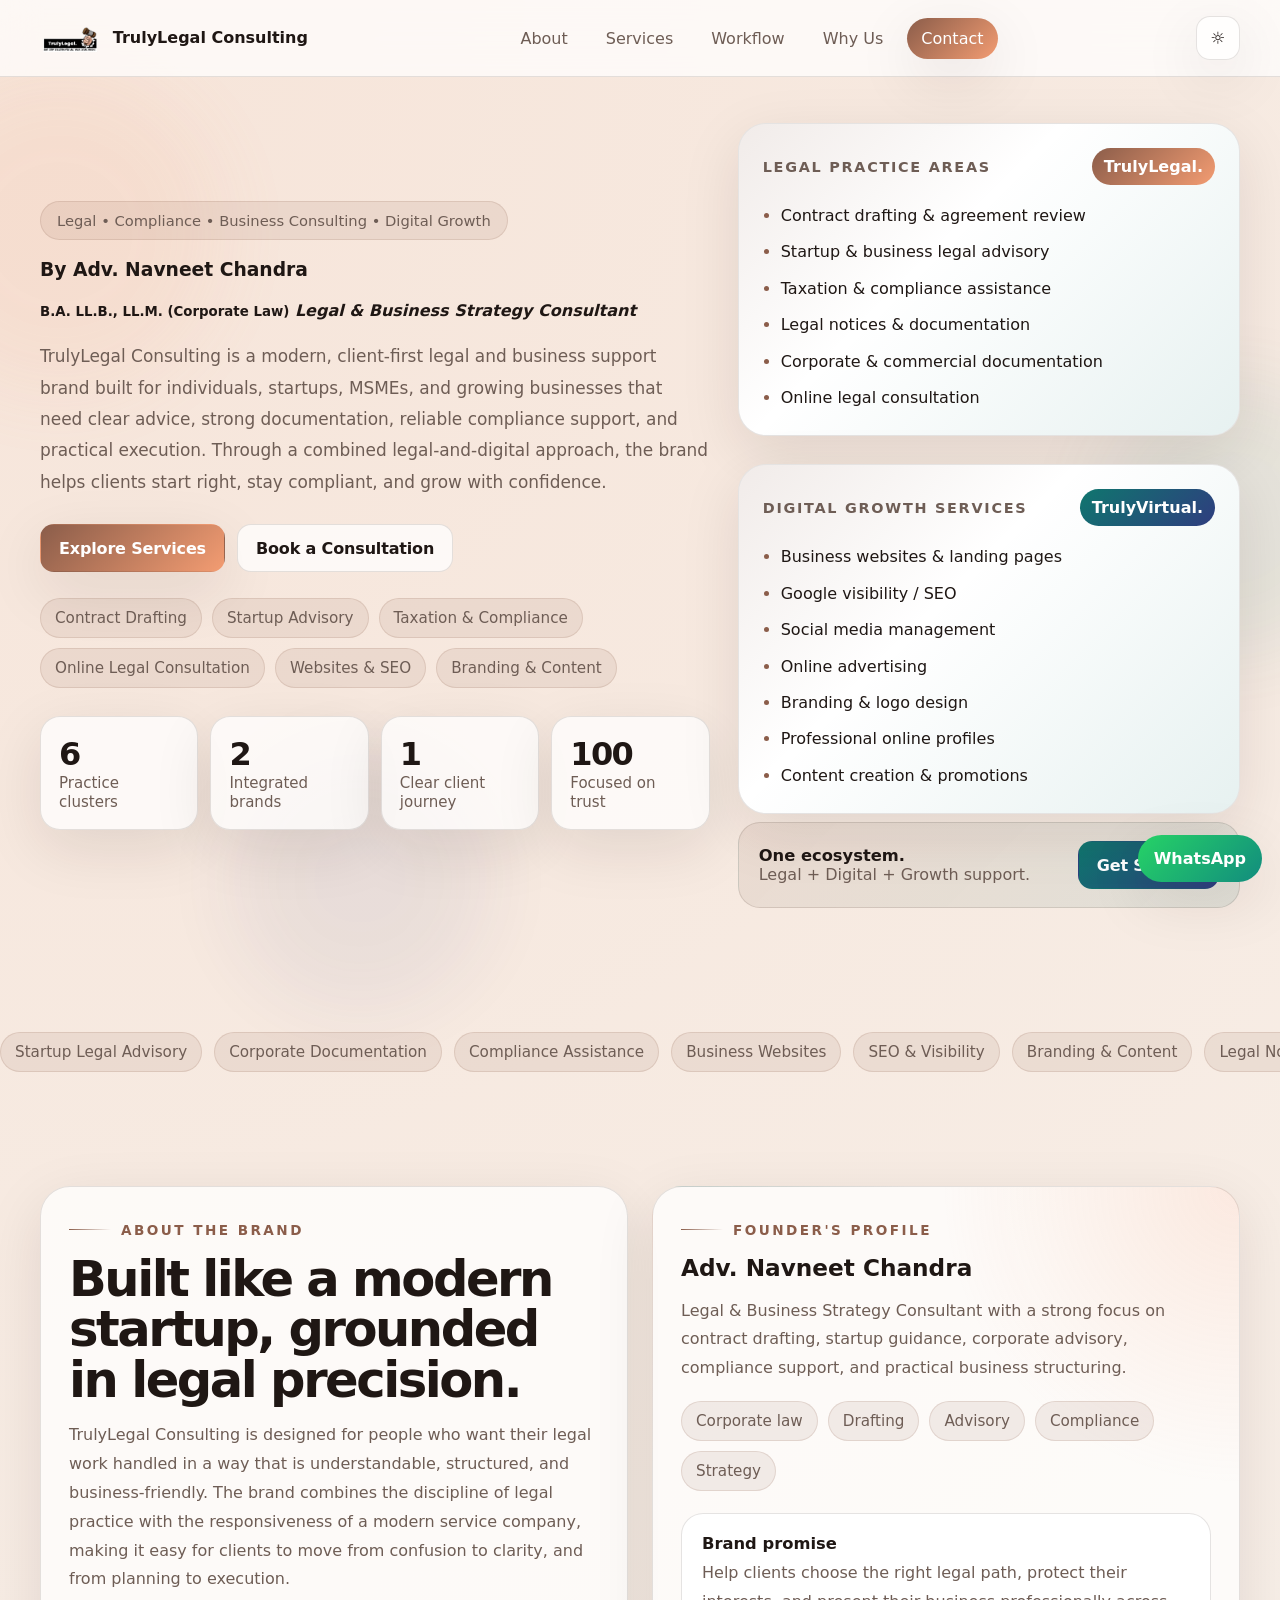
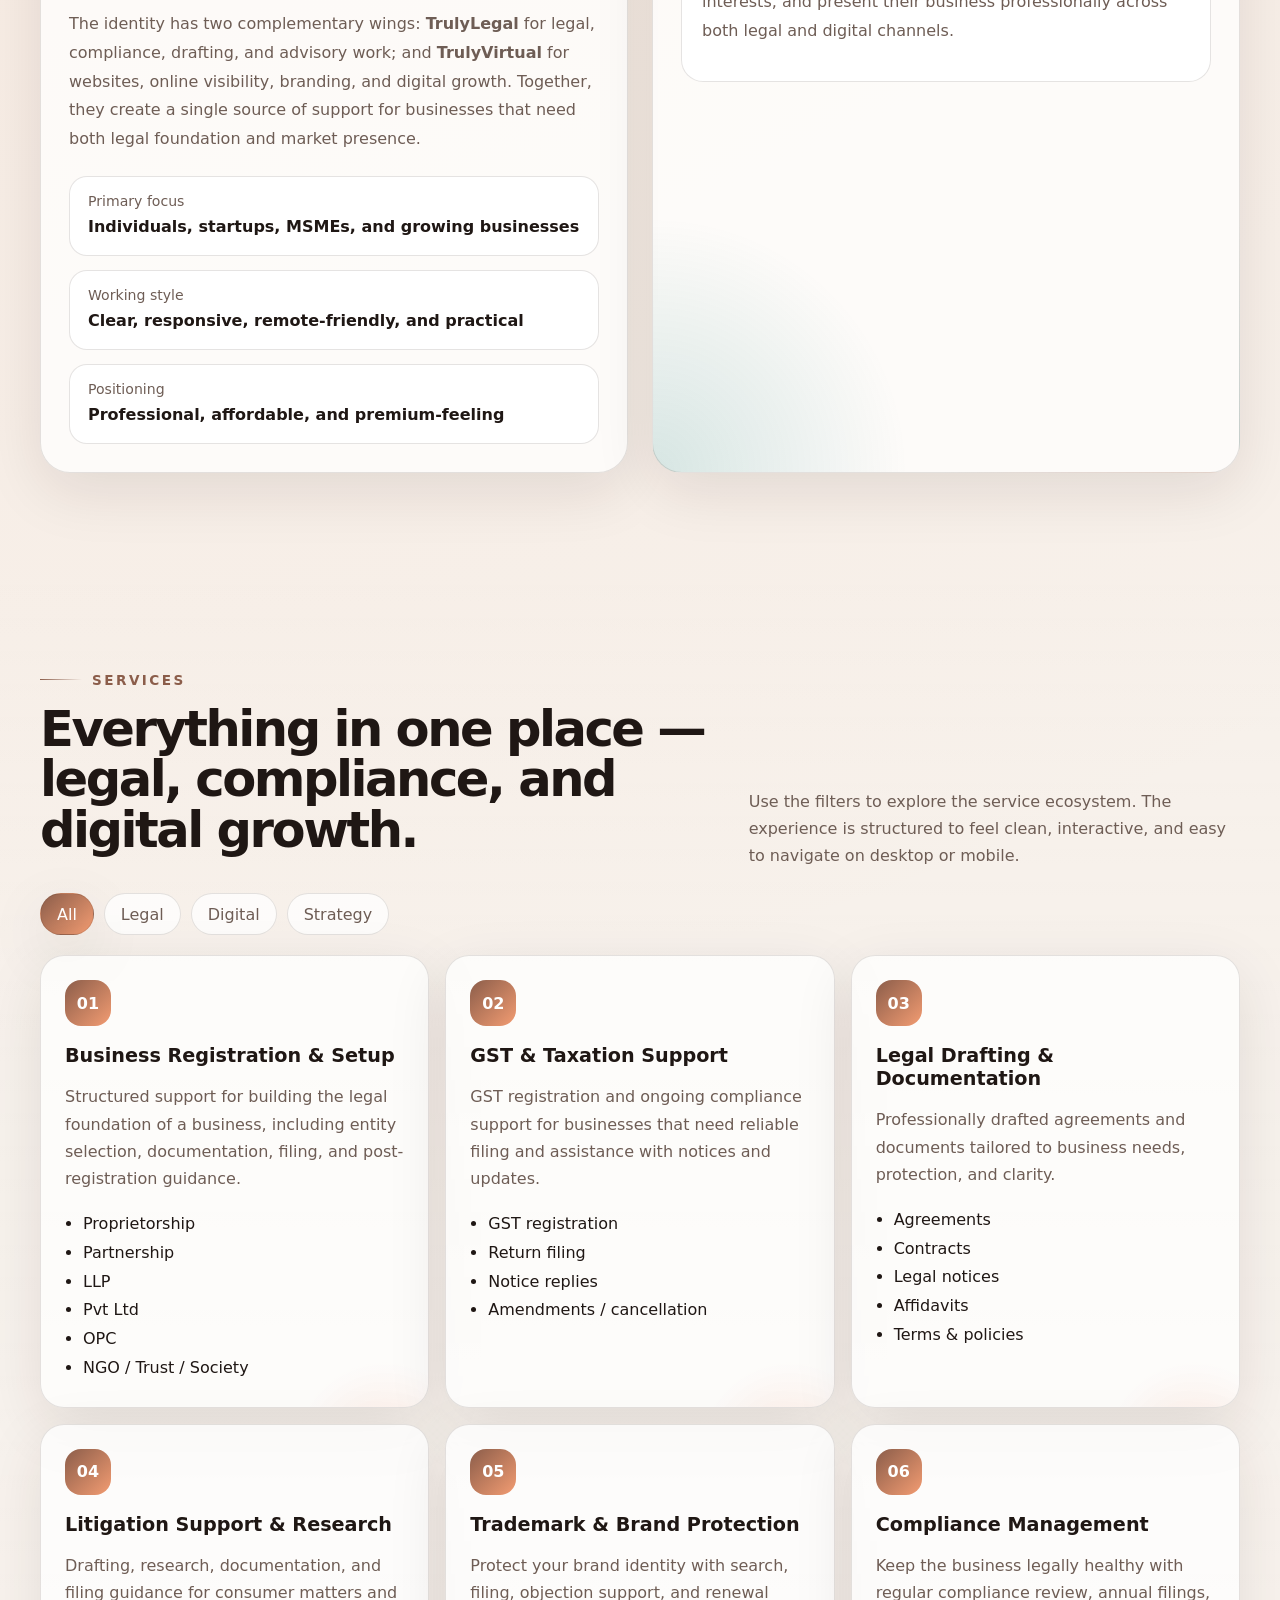
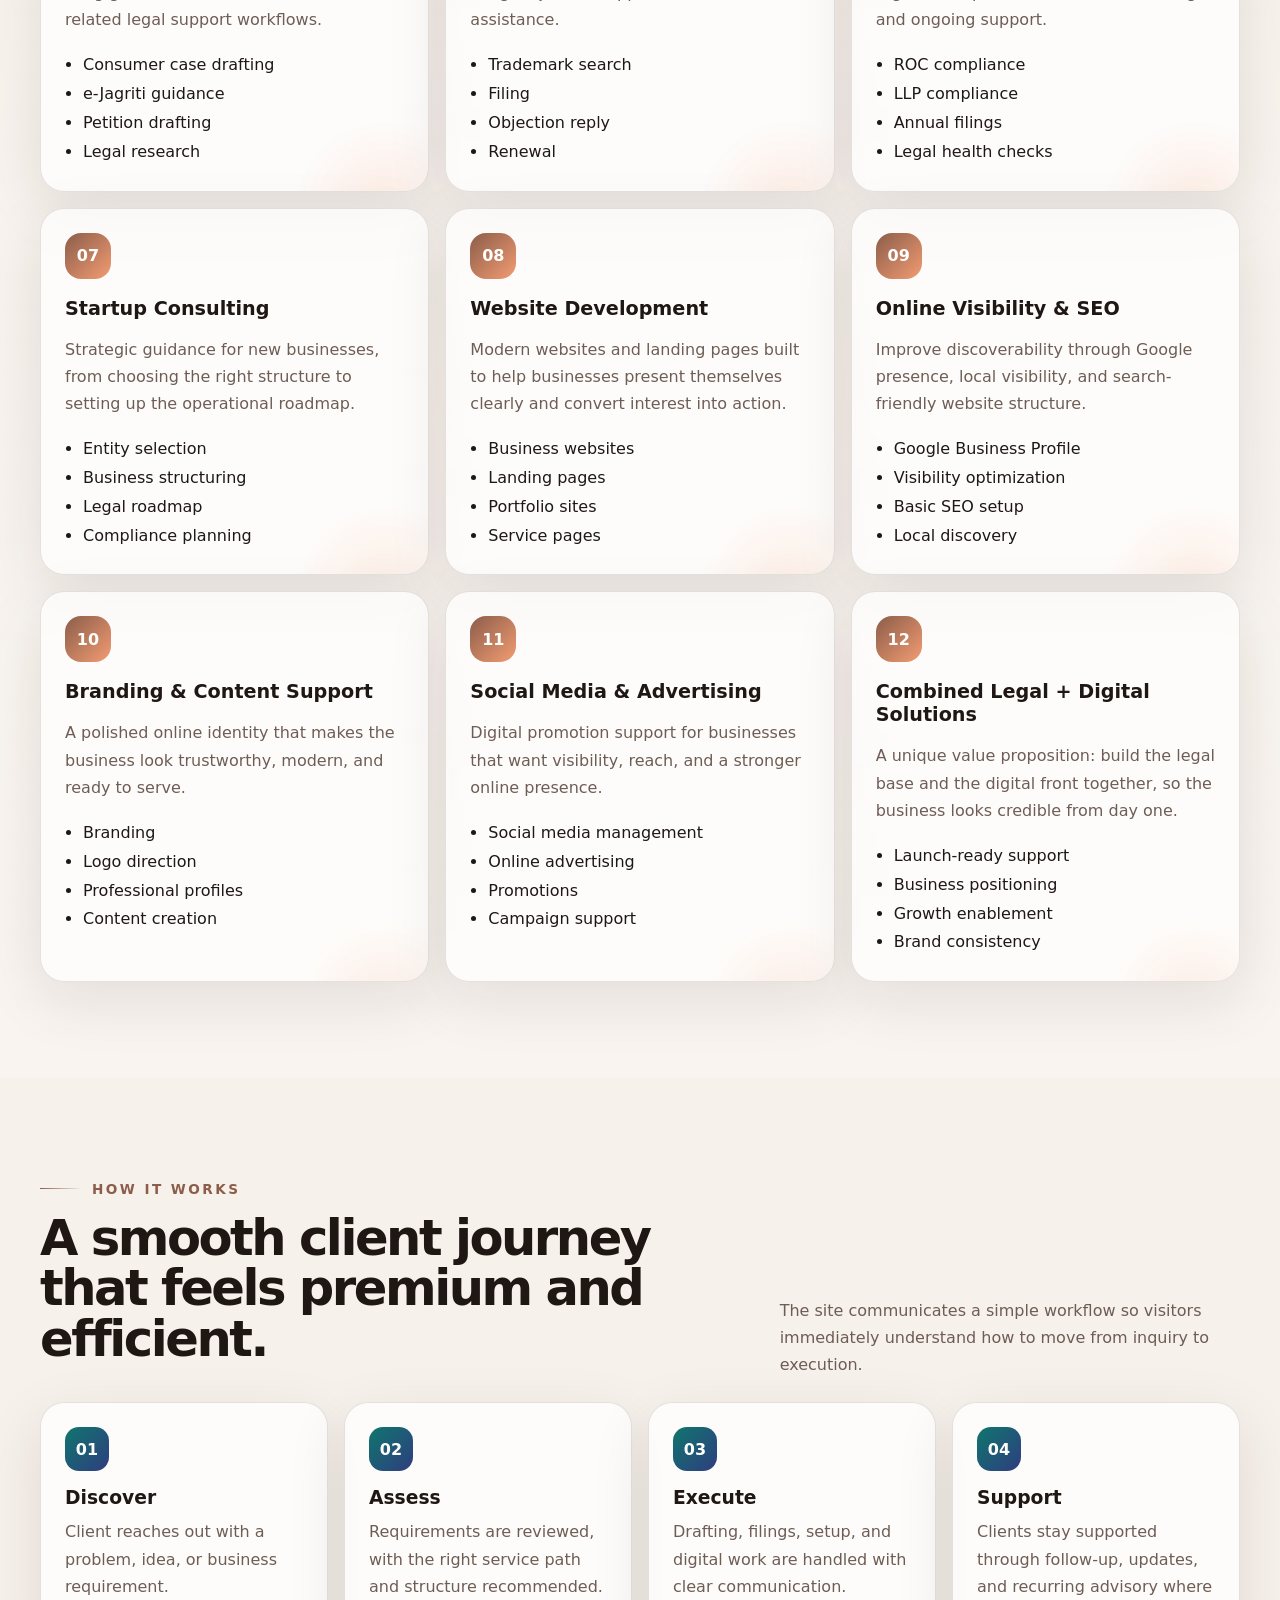
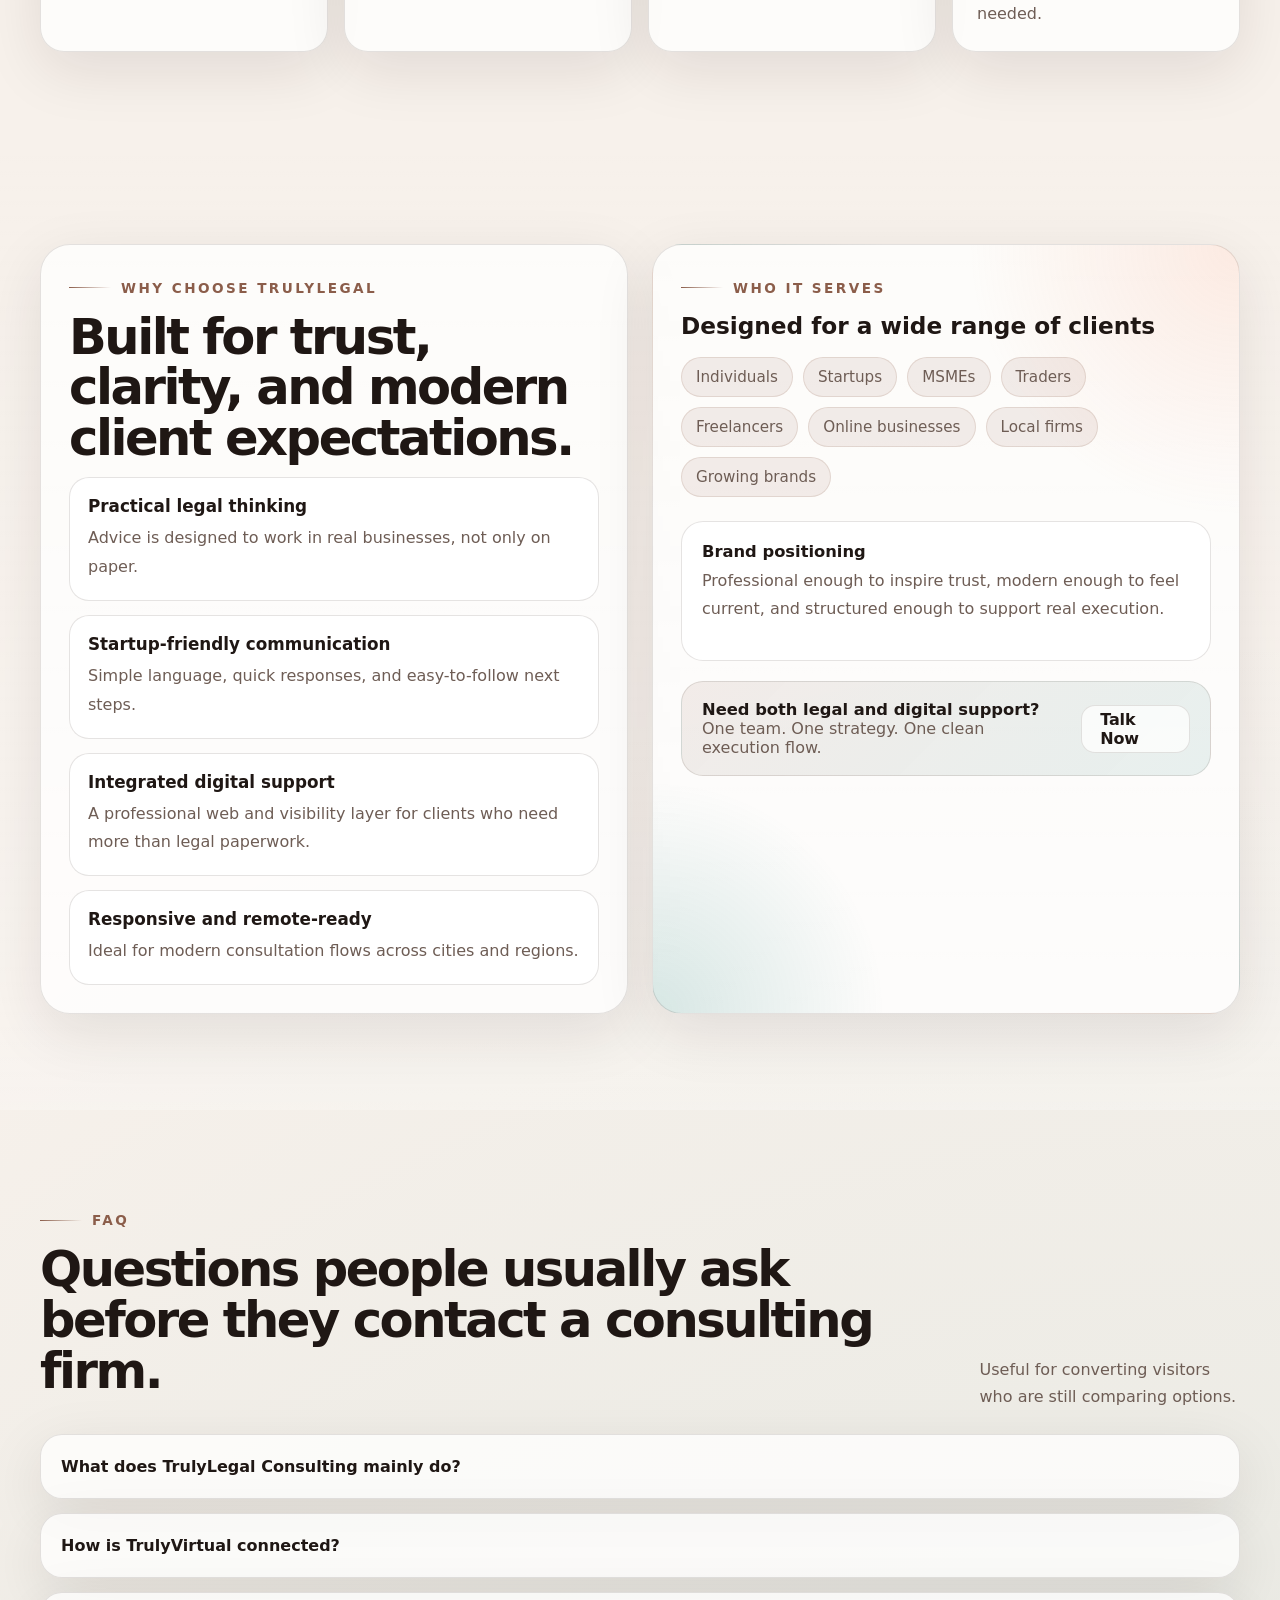
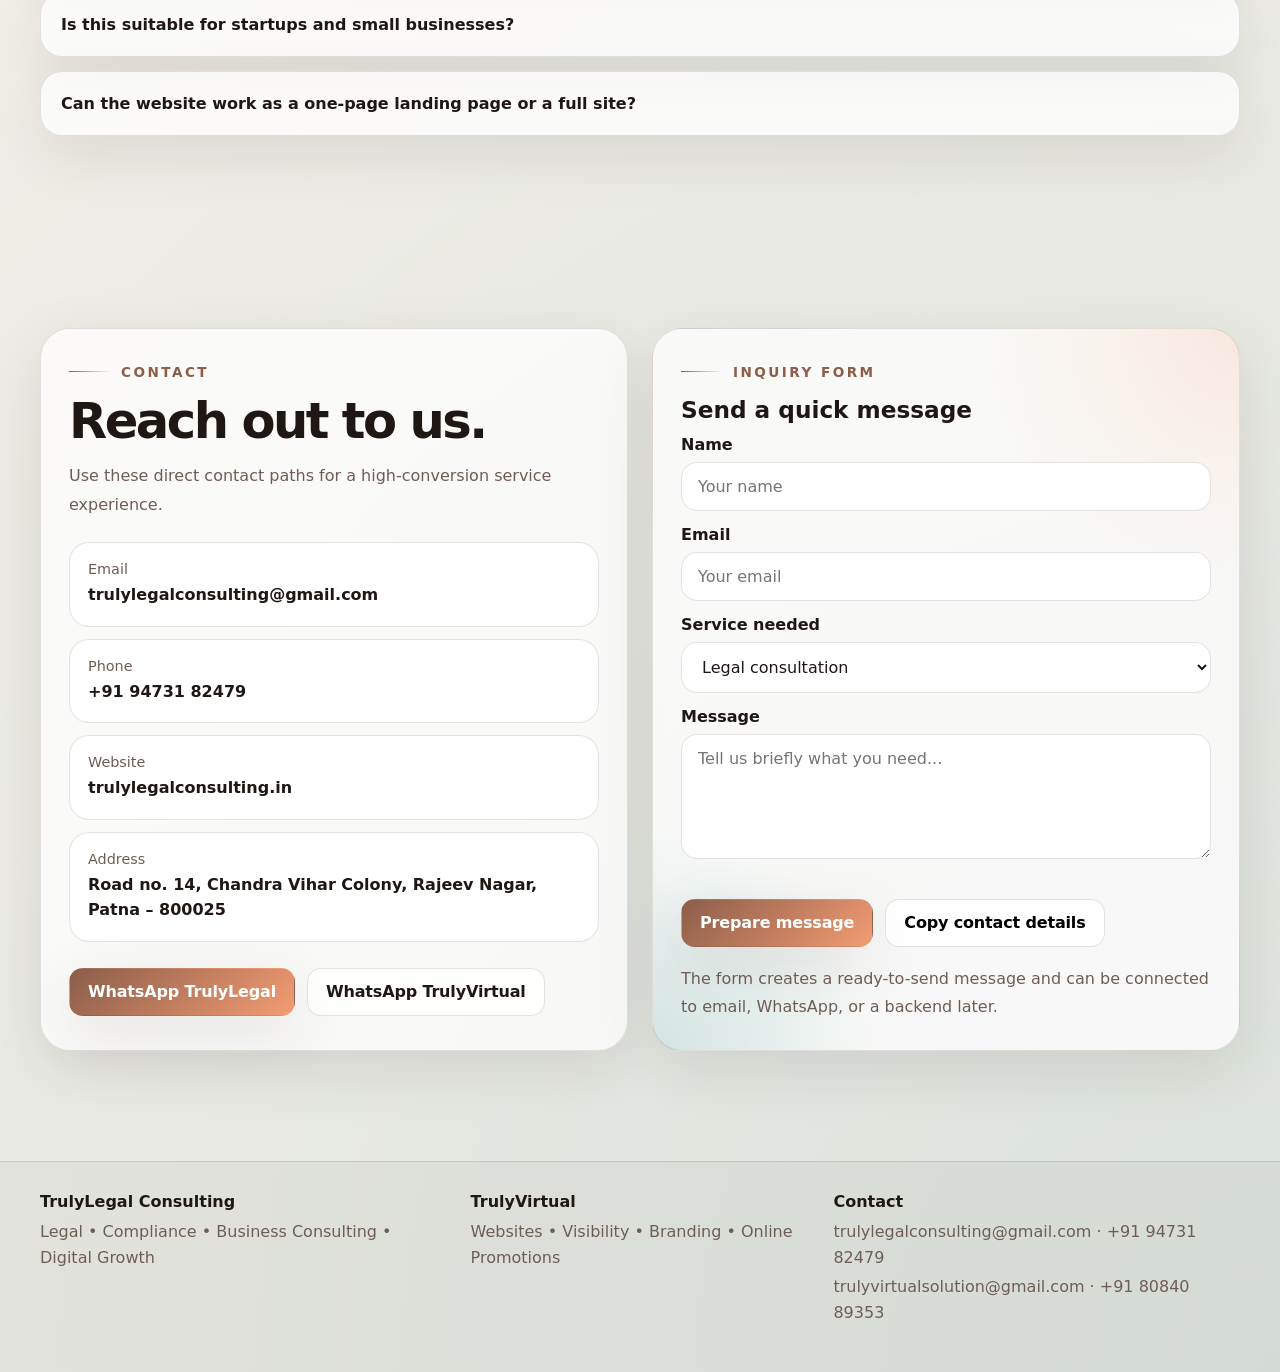
==== index.html @ b15d1c26 "Update index.html" ====
<!doctype html>
<html lang="en">
<head>
  <meta charset="utf-8" />
  <meta name="viewport" content="width=device-width, initial-scale=1" />
  <meta name="description" content="TrulyLegal Consulting — legal, compliance, business consulting, and digital growth services for individuals, startups, and businesses." />
  <title>TrulyLegal Consulting | Legal, Compliance & Business Growth</title>
  <link rel="preconnect" href="https://fonts.googleapis.com">
  <link rel="preconnect" href="https://fonts.gstatic.com" crossorigin>
  <link rel="icon" href="data:image/svg+xml,%3Csvg xmlns='https://github.com/navneetchandra34-dotcom/trulylegalconsulting-site/blob/d96de6fa66fe3e2779572f8a78805ebbb0620826/logo.png' viewBox='0 0 100 100'%3E%3Ctext y='.9em' font-size='90'%3E%F0%9F%8F%A6%3C/text%3E%3C/svg%3E">
  <link rel="stylesheet" href="styles.css" />
  <link rel="icon" href="assets/img/logo.png">
</head>
<body>
  <div class="bg-orb orb-a"></div>
  <div class="bg-orb orb-b"></div>
  <div class="bg-orb orb-c"></div>

  <header class="site-header" id="top">
    <div class="container nav-wrap">
      <a class="brand" href="#top" aria-label="TrulyLegal home">
          <img src="assets/img/logo.png" alt="TrulyLegal Logo" class="logo">
        <span class="brand-text">
          <strong>TrulyLegal Consulting</strong>
        </span>
      </a>

      <button class="nav-toggle" id="navToggle" aria-label="Toggle navigation" aria-expanded="false">
        <span></span><span></span><span></span>
      </button>

      <nav class="site-nav" id="siteNav">
        <a href="#about">About</a>
        <a href="#services">Services</a>
        <a href="#workflow">Workflow</a>
        <a href="#why-us">Why Us</a>
        <a href="#contact" class="nav-cta">Contact</a>
      </nav>

      <button class="theme-toggle" id="themeToggle" aria-label="Toggle theme">
        <span class="theme-icon">☼</span>
      </button>
    </div>
  </header>

  <main>
    <section class="hero section">
      <div class="container hero-grid">
        <div class="hero-copy reveal">
          <div class="eyebrow">
            Legal • Compliance • Business Consulting • Digital Growth
          </div>

          <h3>
            <span>
              By Adv. Navneet Chandra</span>
          </h3>
          <h4>
            <small>B.A. LL.B., LL.M. (Corporate Law)</small>
            <em>Legal &amp; Business Strategy Consultant</em>
          </h4>

          <p class="hero-text">
            TrulyLegal Consulting is a modern, client-first legal and business support brand built for
            individuals, startups, MSMEs, and growing businesses that need clear advice, strong documentation,
            reliable compliance support, and practical execution. Through a combined legal-and-digital approach,
            the brand helps clients start right, stay compliant, and grow with confidence.
          </p>

          <div class="hero-actions">
            <a href="#services" class="btn btn-primary">Explore Services</a>
            <a href="#contact" class="btn btn-secondary">Book a Consultation</a>
          </div>

          <div class="hero-pills" aria-label="Highlights">
            <span>Contract Drafting</span>
            <span>Startup Advisory</span>
            <span>Taxation &amp; Compliance</span>
            <span>Online Legal Consultation</span>
            <span>Websites &amp; SEO</span>
            <span>Branding &amp; Content</span>
          </div>

          <div class="stats-grid">
            <article class="stat-card">
              <strong data-count="6">0</strong>
              <span>Practice clusters</span>
            </article>
            <article class="stat-card">
              <strong data-count="2">0</strong>
              <span>Integrated brands</span>
            </article>
            <article class="stat-card">
              <strong data-count="1">0</strong>
              <span>Clear client journey</span>
            </article>
            <article class="stat-card">
              <strong data-count="100">0</strong>
              <span>Focused on trust</span>
            </article>
          </div>
        </div>

        <aside class="hero-panel reveal">
          <div class="floating-card brand-card legal-card">
            <div class="card-top">
              <span class="card-kicker">Legal Practice Areas</span>
              <span class="badge">TrulyLegal.</span>
            </div>
            <ul class="feature-list">
              <li>Contract drafting &amp; agreement review</li>
              <li>Startup &amp; business legal advisory</li>
              <li>Taxation &amp; compliance assistance</li>
              <li>Legal notices &amp; documentation</li>
              <li>Corporate &amp; commercial documentation</li>
              <li>Online legal consultation</li>
            </ul>
          </div>

          <div class="floating-card brand-card digital-card">
            <div class="card-top">
              <span class="card-kicker">Digital Growth Services</span>
              <span class="badge badge-alt">TrulyVirtual.</span>
            </div>
            <ul class="feature-list">
              <li>Business websites &amp; landing pages</li>
              <li>Google visibility / SEO</li>
              <li>Social media management</li>
              <li>Online advertising</li>
              <li>Branding &amp; logo design</li>
              <li>Professional online profiles</li>
              <li>Content creation &amp; promotions</li>
            </ul>
          </div>

          <div class="mini-cta">
            <div>
              <strong>One ecosystem.</strong>
              <span>Legal + Digital + Growth support.</span>
            </div>
            <a href="#contact" class="btn btn-tertiary">Get Started</a>
          </div>
        </aside>
      </div>
    </section>

    <section class="ticker section section-tight" aria-label="Capabilities ticker">
      <div class="ticker-track">
        <span>Startup Legal Advisory</span>
        <span>Corporate Documentation</span>
        <span>Compliance Assistance</span>
        <span>Business Websites</span>
        <span>SEO &amp; Visibility</span>
        <span>Branding &amp; Content</span>
        <span>Legal Notices</span>
        <span>Contract Review</span>
        <span>Online Consultation</span>
      </div>
    </section>

    <section class="section" id="about">
      <div class="container split-grid">
        <div class="panel reveal">
          <div class="section-label">About the brand</div>
          <h2>Built like a modern startup, grounded in legal precision.</h2>
          <p>
            TrulyLegal Consulting is designed for people who want their legal work handled in a way that is
            understandable, structured, and business-friendly. The brand combines the discipline of legal
            practice with the responsiveness of a modern service company, making it easy for clients to move
            from confusion to clarity, and from planning to execution.
          </p>
          <p>
            The identity has two complementary wings: <strong>TrulyLegal</strong> for legal, compliance, drafting,
            and advisory work; and <strong>TrulyVirtual</strong> for websites, online visibility, branding, and
            digital growth. Together, they create a single source of support for businesses that need both
            legal foundation and market presence.
          </p>

          <div class="about-notes">
            <div>
              <span>Primary focus</span>
              <strong>Individuals, startups, MSMEs, and growing businesses</strong>
            </div>
            <div>
              <span>Working style</span>
              <strong>Clear, responsive, remote-friendly, and practical</strong>
            </div>
            <div>
              <span>Positioning</span>
              <strong>Professional, affordable, and premium-feeling</strong>
            </div>
          </div>
        </div>

        <div class="panel panel-accent reveal">
          <div class="section-label">Founder's profile</div>
          <h3>Adv. Navneet Chandra</h3>
          <p>
            Legal &amp; Business Strategy Consultant with a strong
            focus on contract drafting, startup guidance, corporate advisory, compliance support, and practical
            business structuring.
          </p>

          <div class="profile-badges">
            <span>Corporate law</span>
            <span>Drafting</span>
            <span>Advisory</span>
            <span>Compliance</span>
            <span>Strategy</span>
          </div>

          <div class="note-box">
            <strong>Brand promise</strong>
            <p>
              Help clients choose the right legal path, protect their interests, and present their business
              professionally across both legal and digital channels.
            </p>
          </div>
        </div>
      </div>
    </section>

    <section class="section section-alt" id="services">
      <div class="container">
        <div class="section-head reveal">
          <div>
            <div class="section-label">Services</div>
            <h2>Everything in one place — legal, compliance, and digital growth.</h2>
          </div>
          <p>
            Use the filters to explore the service ecosystem. The experience is structured to feel clean,
            interactive, and easy to navigate on desktop or mobile.
          </p>
        </div>

        <div class="filter-bar reveal" role="tablist" aria-label="Service filters">
          <button class="filter active" data-filter="all">All</button>
          <button class="filter" data-filter="legal">Legal</button>
          <button class="filter" data-filter="digital">Digital</button>
          <button class="filter" data-filter="strategy">Strategy</button>
        </div>

        <div class="service-grid">
          <article class="service-card reveal" data-category="legal strategy">
            <div class="service-icon">01</div>
            <h3>Business Registration &amp; Setup</h3>
            <p>
              Structured support for building the legal foundation of a business, including entity selection,
              documentation, filing, and post-registration guidance.
            </p>
            <ul>
              <li>Proprietorship</li>
              <li>Partnership</li>
              <li>LLP</li>
              <li>Pvt Ltd</li>
              <li>OPC</li>
              <li>NGO / Trust / Society</li>
            </ul>
          </article>

          <article class="service-card reveal" data-category="legal">
            <div class="service-icon">02</div>
            <h3>GST &amp; Taxation Support</h3>
            <p>
              GST registration and ongoing compliance support for businesses that need reliable filing and
              assistance with notices and updates.
            </p>
            <ul>
              <li>GST registration</li>
              <li>Return filing</li>
              <li>Notice replies</li>
              <li>Amendments / cancellation</li>
            </ul>
          </article>

          <article class="service-card reveal" data-category="legal">
            <div class="service-icon">03</div>
            <h3>Legal Drafting &amp; Documentation</h3>
            <p>
              Professionally drafted agreements and documents tailored to business needs, protection, and
              clarity.
            </p>
            <ul>
              <li>Agreements</li>
              <li>Contracts</li>
              <li>Legal notices</li>
              <li>Affidavits</li>
              <li>Terms &amp; policies</li>
            </ul>
          </article>

          <article class="service-card reveal" data-category="legal strategy">
            <div class="service-icon">04</div>
            <h3>Litigation Support &amp; Research</h3>
            <p>
              Drafting, research, documentation, and filing guidance for consumer matters and related legal
              support workflows.
            </p>
            <ul>
              <li>Consumer case drafting</li>
              <li>e-Jagriti guidance</li>
              <li>Petition drafting</li>
              <li>Legal research</li>
            </ul>
          </article>

          <article class="service-card reveal" data-category="legal">
            <div class="service-icon">05</div>
            <h3>Trademark &amp; Brand Protection</h3>
            <p>
              Protect your brand identity with search, filing, objection support, and renewal assistance.
            </p>
            <ul>
              <li>Trademark search</li>
              <li>Filing</li>
              <li>Objection reply</li>
              <li>Renewal</li>
            </ul>
          </article>

          <article class="service-card reveal" data-category="strategy legal">
            <div class="service-icon">06</div>
            <h3>Compliance Management</h3>
            <p>
              Keep the business legally healthy with regular compliance review, annual filings, and ongoing
              support.
            </p>
            <ul>
              <li>ROC compliance</li>
              <li>LLP compliance</li>
              <li>Annual filings</li>
              <li>Legal health checks</li>
            </ul>
          </article>

          <article class="service-card reveal" data-category="strategy">
            <div class="service-icon">07</div>
            <h3>Startup Consulting</h3>
            <p>
              Strategic guidance for new businesses, from choosing the right structure to setting up the
              operational roadmap.
            </p>
            <ul>
              <li>Entity selection</li>
              <li>Business structuring</li>
              <li>Legal roadmap</li>
              <li>Compliance planning</li>
            </ul>
          </article>

          <article class="service-card reveal" data-category="digital">
            <div class="service-icon">08</div>
            <h3>Website Development</h3>
            <p>
              Modern websites and landing pages built to help businesses present themselves clearly and convert
              interest into action.
            </p>
            <ul>
              <li>Business websites</li>
              <li>Landing pages</li>
              <li>Portfolio sites</li>
              <li>Service pages</li>
            </ul>
          </article>

          <article class="service-card reveal" data-category="digital">
            <div class="service-icon">09</div>
            <h3>Online Visibility &amp; SEO</h3>
            <p>
              Improve discoverability through Google presence, local visibility, and search-friendly website
              structure.
            </p>
            <ul>
              <li>Google Business Profile</li>
              <li>Visibility optimization</li>
              <li>Basic SEO setup</li>
              <li>Local discovery</li>
            </ul>
          </article>

          <article class="service-card reveal" data-category="digital">
            <div class="service-icon">10</div>
            <h3>Branding &amp; Content Support</h3>
            <p>
              A polished online identity that makes the business look trustworthy, modern, and ready to serve.
            </p>
            <ul>
              <li>Branding</li>
              <li>Logo direction</li>
              <li>Professional profiles</li>
              <li>Content creation</li>
            </ul>
          </article>

          <article class="service-card reveal" data-category="digital">
            <div class="service-icon">11</div>
            <h3>Social Media &amp; Advertising</h3>
            <p>
              Digital promotion support for businesses that want visibility, reach, and a stronger online
              presence.
            </p>
            <ul>
              <li>Social media management</li>
              <li>Online advertising</li>
              <li>Promotions</li>
              <li>Campaign support</li>
            </ul>
          </article>

          <article class="service-card reveal" data-category="strategy digital legal">
            <div class="service-icon">12</div>
            <h3>Combined Legal + Digital Solutions</h3>
            <p>
              A unique value proposition: build the legal base and the digital front together, so the business
              looks credible from day one.
            </p>
            <ul>
              <li>Launch-ready support</li>
              <li>Business positioning</li>
              <li>Growth enablement</li>
              <li>Brand consistency</li>
            </ul>
          </article>
        </div>
      </div>
    </section>

    <section class="section" id="workflow">
      <div class="container">
        <div class="section-head reveal">
          <div>
            <div class="section-label">How it works</div>
            <h2>A smooth client journey that feels premium and efficient.</h2>
          </div>
          <p>
            The site communicates a simple workflow so visitors immediately understand how to move from
            inquiry to execution.
          </p>
        </div>

        <div class="timeline">
          <article class="timeline-step reveal">
            <span class="step-number">01</span>
            <h3>Discover</h3>
            <p>Client reaches out with a problem, idea, or business requirement.</p>
          </article>
          <article class="timeline-step reveal">
            <span class="step-number">02</span>
            <h3>Assess</h3>
            <p>Requirements are reviewed, with the right service path and structure recommended.</p>
          </article>
          <article class="timeline-step reveal">
            <span class="step-number">03</span>
            <h3>Execute</h3>
            <p>Drafting, filings, setup, and digital work are handled with clear communication.</p>
          </article>
          <article class="timeline-step reveal">
            <span class="step-number">04</span>
            <h3>Support</h3>
            <p>Clients stay supported through follow-up, updates, and recurring advisory where needed.</p>
          </article>
        </div>
      </div>
    </section>

    <section class="section section-alt" id="why-us">
      <div class="container split-grid">
        <div class="panel reveal">
          <div class="section-label">Why choose TrulyLegal</div>
          <h2>Built for trust, clarity, and modern client expectations.</h2>
          <div class="benefit-grid">
            <article class="benefit">
              <h3>Practical legal thinking</h3>
              <p>Advice is designed to work in real businesses, not only on paper.</p>
            </article>
            <article class="benefit">
              <h3>Startup-friendly communication</h3>
              <p>Simple language, quick responses, and easy-to-follow next steps.</p>
            </article>
            <article class="benefit">
              <h3>Integrated digital support</h3>
              <p>A professional web and visibility layer for clients who need more than legal paperwork.</p>
            </article>
            <article class="benefit">
              <h3>Responsive and remote-ready</h3>
              <p>Ideal for modern consultation flows across cities and regions.</p>
            </article>
          </div>
        </div>

        <div class="panel panel-accent reveal">
          <div class="section-label">Who it serves</div>
          <h3>Designed for a wide range of clients</h3>
          <div class="tag-cloud">
            <span>Individuals</span>
            <span>Startups</span>
            <span>MSMEs</span>
            <span>Traders</span>
            <span>Freelancers</span>
            <span>Online businesses</span>
            <span>Local firms</span>
            <span>Growing brands</span>
          </div>

          <div class="note-box note-box-alt">
            <strong>Brand positioning</strong>
            <p>
              Professional enough to inspire trust, modern enough to feel current, and structured enough to
              support real execution.
            </p>
          </div>

          <div class="mini-cta compact">
            <div>
              <strong>Need both legal and digital support?</strong>
              <span>One team. One strategy. One clean execution flow.</span>
            </div>
            <a href="#contact" class="btn btn-secondary">Talk Now</a>
          </div>
        </div>
      </div>
    </section>

    <section class="section" id="faq">
      <div class="container">
        <div class="section-head reveal">
          <div>
            <div class="section-label">FAQ</div>
            <h2>Questions people usually ask before they contact a consulting firm.</h2>
          </div>
          <p>
            Useful for converting visitors who are still comparing options.
          </p>
        </div>

        <div class="faq-list">
          <details class="faq-item reveal">
            <summary>What does TrulyLegal Consulting mainly do?</summary>
            <p>
              It provides legal, compliance, drafting, business consulting, and selected digital growth services,
              with a focus on making the process simple and practical for clients.
            </p>
          </details>
          <details class="faq-item reveal">
            <summary>How is TrulyVirtual connected?</summary>
            <p>
              TrulyVirtual is the digital-growth wing of the ecosystem, handling websites, visibility, branding,
              online promotion, and related digital support.
            </p>
          </details>
          <details class="faq-item reveal">
            <summary>Is this suitable for startups and small businesses?</summary>
            <p>
              Yes. The structure is intentionally built for people who need affordable, professional, and scalable
              support while they build their business.
            </p>
          </details>
          <details class="faq-item reveal">
            <summary>Can the website work as a one-page landing page or a full site?</summary>
            <p>
              Yes. The design can be used as a single-page conversion landing page or expanded into a multi-page
              website with service, about, and contact pages.
            </p>
          </details>
        </div>
      </div>
    </section>

    <section class="section contact-section" id="contact">
      <div class="container contact-grid">
        <div class="panel reveal">
          <div class="section-label">Contact</div>
          <h2>Reach out to us.</h2>
          <p>
            Use these direct contact paths for a high-conversion service experience.
          </p>

          <div class="contact-cards">
            <a class="contact-card" href="mailto:trulylegalconsulting@gmail.com">
              <span>Email</span>
              <strong>trulylegalconsulting@gmail.com</strong>
            </a>
            <a class="contact-card" href="tel:+919473182479">
              <span>Phone</span>
              <strong>+91 94731 82479</strong>
            </a>
            <a class="contact-card" href="https://trulylegalconsulting.in" target="_blank" rel="noopener noreferrer">
              <span>Website</span>
              <strong>trulylegalconsulting.in</strong>
            </a>
            <div class="contact-card">
              <span>Address</span>
              <strong>Road no. 14, Chandra Vihar Colony, Rajeev Nagar, Patna – 800025</strong>
            </div>
          </div>

          <div class="contact-row">
            <a class="btn btn-primary" href="https://wa.me/919473182479" target="_blank" rel="noopener noreferrer">WhatsApp TrulyLegal</a>
            <a class="btn btn-secondary" href="https://wa.me/918084089353" target="_blank" rel="noopener noreferrer">WhatsApp TrulyVirtual</a>
          </div>
        </div>

        <div class="panel panel-accent reveal">
          <div class="section-label">Inquiry form</div>
          <h3>Send a quick message</h3>
          <form class="contact-form" id="contactForm">
            <label>
              <span>Name</span>
              <input type="text" name="name" placeholder="Your name" required />
            </label>
            <label>
              <span>Email</span>
              <input type="email" name="email" placeholder="Your email" required />
            </label>
            <label>
              <span>Service needed</span>
              <select name="service">
                <option>Legal consultation</option>
                <option>Business registration</option>
                <option>GST & compliance</option>
                <option>Drafting / documentation</option>
                <option>Trademark support</option>
                <option>Website / digital growth</option>
                <option>Combined legal + digital</option>
              </select>
            </label>
            <label>
              <span>Message</span>
              <textarea name="message" rows="5" placeholder="Tell us briefly what you need..." required></textarea>
            </label>

            <div class="contact-row">
              <button class="btn btn-primary" type="submit">Prepare message</button>
              <button class="btn btn-secondary" type="button" id="copyInfoBtn">Copy contact details</button>
            </div>

            <p class="form-hint" id="formHint">
              The form creates a ready-to-send message and can be connected to email, WhatsApp, or a backend later.
            </p>
          </form>
        </div>
      </div>
    </section>
  </main>

  <a class="floating-whatsapp" href="https://wa.me/919473182479" target="_blank" rel="noopener noreferrer" aria-label="Chat on WhatsApp">
    <span>WhatsApp</span>
  </a>

  <button class="back-to-top" id="backToTop" aria-label="Back to top">↑</button>

  <footer class="site-footer">
    <div class="container footer-grid">
      <div>
        <strong>TrulyLegal Consulting</strong>
        <p>Legal • Compliance • Business Consulting • Digital Growth</p>
      </div>
      <div>
        <strong>TrulyVirtual</strong>
        <p>Websites • Visibility • Branding • Online Promotions</p>
      </div>
      <div>
        <strong>Contact</strong>
        <p>trulylegalconsulting@gmail.com · +91 94731 82479</p>
        <p>trulyvirtualsolution@gmail.com · +91 80840 89353</p>
      </div>
    </div>
  </footer>

  <script src="script.js"></script>
</body>
</html>
---- styles.css ----
.logo {
  height: 40px;
  width: auto;
  object-fit: contain;
}
:root {
  --bg: #f7f1eb;
  --bg-alt: #fffaf6;
  --surface: rgba(255, 255, 255, 0.74);
  --surface-strong: #fff;
  --text: #1f1714;
  --muted: #6e5d55;
  --line: rgba(42, 29, 23, 0.12);
  --shadow: 0 18px 60px rgba(38, 21, 16, 0.10);
  --accent: #8b5d4a;
  --accent-2: #f39c72;
  --accent-3: #0f766e;
  --accent-4: #2f3d7f;
  --chip: rgba(139, 93, 74, 0.10);
  --chip-border: rgba(139, 93, 74, 0.16);
  --nav: rgba(255,255,255,0.72);
}

html[data-theme="dark"] {
  --bg: #0f1115;
  --bg-alt: #151920;
  --surface: rgba(18, 21, 27, 0.72);
  --surface-strong: #171b22;
  --text: #f3efe9;
  --muted: #b6b0ab;
  --line: rgba(255,255,255,0.10);
  --shadow: 0 24px 60px rgba(0, 0, 0, 0.28);
  --accent: #d0a58c;
  --accent-2: #ffb98b;
  --accent-3: #61d0c5;
  --accent-4: #92a0ff;
  --chip: rgba(255,255,255,0.06);
  --chip-border: rgba(255,255,255,0.10);
  --nav: rgba(15,17,21,0.68);
}

* { box-sizing: border-box; }
html { scroll-behavior: smooth; }
body {
  margin: 0;
  font-family: Inter, ui-sans-serif, system-ui, -apple-system, BlinkMacSystemFont, "Segoe UI", sans-serif;
  background:
    radial-gradient(circle at top left, rgba(243, 156, 114, 0.15), transparent 34%),
    radial-gradient(circle at bottom right, rgba(15, 118, 110, 0.12), transparent 30%),
    var(--bg);
  color: var(--text);
  overflow-x: hidden;
}

img { max-width: 100%; display: block; }
a { color: inherit; text-decoration: none; }
button, input, textarea, select { font: inherit; }
section { position: relative; }
.container {
  width: min(1200px, calc(100% - 40px));
  margin-inline: auto;
}
.section {
  padding: 96px 0;
}
.section-tight {
  padding: 28px 0 0;
}
.section-alt {
  background: linear-gradient(180deg, transparent, rgba(255,255,255,0.25));
}
.section-label {
  display: inline-flex;
  align-items: center;
  gap: 10px;
  font-size: 0.85rem;
  font-weight: 700;
  letter-spacing: 0.18em;
  text-transform: uppercase;
  color: var(--accent);
  margin-bottom: 16px;
}
.section-label::before {
  content: "";
  width: 42px;
  height: 1px;
  background: linear-gradient(90deg, var(--accent), transparent);
}

.site-header {
  position: sticky;
  top: 0;
  z-index: 20;
  backdrop-filter: blur(18px);
  background: var(--nav);
  border-bottom: 1px solid var(--line);
}
.nav-wrap {
  display: flex;
  align-items: center;
  justify-content: space-between;
  gap: 18px;
  min-height: 76px;
}
.brand {
  display: inline-flex;
  align-items: center;
  gap: 12px;
  font-weight: 800;
}
.brand-mark {
  width: 40px;
  height: 40px;
  border-radius: 14px;
  display: grid;
  place-items: center;
  background: linear-gradient(135deg, var(--accent), var(--accent-2));
  color: white;
  box-shadow: var(--shadow);
}
.brand-text {
  display: grid;
  line-height: 1;
}
.brand-text strong {
  font-size: 1rem;
}
.brand-text small {
  color: var(--muted);
  margin-top: 4px;
}

.site-nav {
  display: flex;
  align-items: center;
  gap: 10px;
}
.site-nav a {
  padding: 11px 14px;
  border-radius: 999px;
  color: var(--muted);
  transition: 0.25s ease;
}
.site-nav a:hover,
.site-nav a:focus-visible {
  background: var(--chip);
  color: var(--text);
}
.site-nav .nav-cta {
  background: linear-gradient(135deg, var(--accent), var(--accent-2));
  color: white;
  box-shadow: var(--shadow);
}
.site-nav .nav-cta:hover { transform: translateY(-1px); }

.nav-toggle,
.theme-toggle,
.back-to-top {
  border: 1px solid var(--line);
  background: var(--surface);
  color: var(--text);
  cursor: pointer;
  border-radius: 14px;
  box-shadow: var(--shadow);
}
.theme-toggle {
  width: 44px;
  height: 44px;
}
.nav-toggle {
  display: none;
  width: 48px;
  height: 44px;
  padding: 0 12px;
  flex-direction: column;
  justify-content: center;
  gap: 5px;
}
.nav-toggle span {
  display: block;
  height: 2px;
  border-radius: 999px;
  background: currentColor;
}
.theme-icon { font-size: 1.05rem; }

.hero {
  padding-top: 46px;
}
.hero-grid {
  display: grid;
  grid-template-columns: 1.2fr 0.9fr;
  gap: 28px;
  align-items: center;
}
.eyebrow {
  display: inline-flex;
  align-items: center;
  padding: 10px 16px;
  border-radius: 999px;
  background: var(--chip);
  border: 1px solid var(--chip-border);
  color: var(--muted);
  font-size: 0.92rem;
}
.hero h1 {
  margin: 18px 0 16px;
  display: grid;
  gap: 8px;
}
.hero h1 span {
  font-size: clamp(2.7rem, 7vw, 5.6rem);
  line-height: 0.95;
  letter-spacing: -0.05em;
}
.hero h1 small {
  font-size: clamp(1.1rem, 2.6vw, 1.85rem);
  color: var(--text);
  font-weight: 800;
}
.hero h1 em {
  font-style: normal;
  font-size: clamp(1.2rem, 2.9vw, 2.05rem);
  color: var(--accent);
  font-weight: 800;
}
.hero-text {
  max-width: 68ch;
  font-size: 1.06rem;
  line-height: 1.85;
  color: var(--muted);
}
.hero-actions,
.contact-row {
  display: flex;
  flex-wrap: wrap;
  gap: 12px;
  margin: 26px 0 0;
}
.btn {
  display: inline-flex;
  align-items: center;
  justify-content: center;
  min-height: 48px;
  padding: 0 18px;
  border-radius: 14px;
  border: 1px solid transparent;
  font-weight: 800;
  letter-spacing: -0.01em;
  transition: 0.25s ease;
  cursor: pointer;
}
.btn:hover { transform: translateY(-2px); }
.btn-primary {
  background: linear-gradient(135deg, var(--accent), var(--accent-2));
  color: white;
  box-shadow: var(--shadow);
}
.btn-secondary {
  background: var(--surface);
  border-color: var(--line);
}
.btn-tertiary {
  background: linear-gradient(135deg, var(--accent-3), var(--accent-4));
  color: white;
}
.hero-pills {
  display: flex;
  flex-wrap: wrap;
  gap: 10px;
  margin-top: 26px;
}
.hero-pills span,
.profile-badges span,
.tag-cloud span,
.ticker-track span {
  display: inline-flex;
  align-items: center;
  padding: 10px 14px;
  border-radius: 999px;
  background: var(--chip);
  border: 1px solid var(--chip-border);
  color: var(--muted);
  font-size: 0.95rem;
}
.stats-grid {
  margin-top: 28px;
  display: grid;
  grid-template-columns: repeat(4, minmax(0, 1fr));
  gap: 12px;
}
.stat-card {
  padding: 18px;
  border-radius: 20px;
  background: var(--surface);
  border: 1px solid var(--line);
  box-shadow: var(--shadow);
}
.stat-card strong {
  display: block;
  font-size: 2rem;
  letter-spacing: -0.05em;
}
.stat-card span {
  color: var(--muted);
  font-size: 0.94rem;
}

.hero-panel {
  display: grid;
  gap: 18px;
}
.floating-card {
  position: relative;
  border-radius: 28px;
  padding: 24px;
  background: var(--surface-strong);
  border: 1px solid var(--line);
  box-shadow: var(--shadow);
  overflow: hidden;
}
.floating-card::before {
  content: "";
  position: absolute;
  inset: 0;
  background: linear-gradient(135deg, rgba(139,93,74,0.12), transparent 40%, rgba(15,118,110,0.10));
  pointer-events: none;
}
.card-top {
  display: flex;
  justify-content: space-between;
  gap: 12px;
  align-items: center;
  position: relative;
  z-index: 1;
}
.card-kicker {
  color: var(--muted);
  font-size: 0.9rem;
  font-weight: 700;
  letter-spacing: 0.12em;
  text-transform: uppercase;
}
.badge {
  display: inline-flex;
  align-items: center;
  justify-content: center;
  padding: 9px 12px;
  border-radius: 999px;
  background: linear-gradient(135deg, var(--accent), var(--accent-2));
  color: white;
  font-weight: 800;
}
.badge-alt {
  background: linear-gradient(135deg, var(--accent-3), var(--accent-4));
}
.feature-list {
  position: relative;
  z-index: 1;
  margin: 18px 0 0;
  padding: 0 0 0 18px;
  display: grid;
  gap: 10px;
  line-height: 1.65;
  color: var(--text);
}
.feature-list li::marker {
  color: var(--accent);
}
.legal-card { transform: translateY(0); animation: floatY 7s ease-in-out infinite; }
.digital-card { transform: translateY(10px); animation: floatY 8.5s ease-in-out infinite reverse; }

.mini-cta {
  display: flex;
  align-items: center;
  justify-content: space-between;
  gap: 16px;
  padding: 18px 20px;
  border-radius: 22px;
  background: linear-gradient(135deg, rgba(139,93,74,0.10), rgba(15,118,110,0.09));
  border: 1px solid var(--line);
}
.mini-cta strong,
.note-box strong {
  display: block;
  font-size: 1.02rem;
}
.mini-cta span,
.note-box p {
  color: var(--muted);
  margin-top: 6px;
}
.mini-cta.compact {
  margin-top: 20px;
}

.ticker {
  overflow: hidden;
  padding-bottom: 18px;
}
.ticker-track {
  display: flex;
  gap: 12px;
  width: max-content;
  animation: marquee 28s linear infinite;
}
.ticker-track span {
  white-space: nowrap;
}

.split-grid,
.contact-grid {
  display: grid;
  grid-template-columns: repeat(2, minmax(0, 1fr));
  gap: 24px;
}
.panel {
  border-radius: 30px;
  padding: 28px;
  background: var(--surface);
  border: 1px solid var(--line);
  box-shadow: var(--shadow);
}
.panel-accent {
  background:
    radial-gradient(circle at top right, rgba(243,156,114,0.18), transparent 28%),
    radial-gradient(circle at bottom left, rgba(15,118,110,0.16), transparent 24%),
    var(--surface);
}
.panel h2,
.section-head h2 {
  margin: 0 0 14px;
  font-size: clamp(2rem, 4vw, 3.1rem);
  line-height: 1.02;
  letter-spacing: -0.05em;
}
.panel h3 {
  margin: 0 0 12px;
  font-size: 1.45rem;
}
.panel p {
  line-height: 1.8;
  color: var(--muted);
}

.about-notes {
  display: grid;
  gap: 14px;
  margin-top: 22px;
}
.about-notes div {
  padding: 16px 18px;
  border-radius: 18px;
  background: var(--surface-strong);
  border: 1px solid var(--line);
}
.about-notes span {
  display: block;
  color: var(--muted);
  font-size: 0.88rem;
  margin-bottom: 6px;
}
.about-notes strong {
  display: block;
  line-height: 1.5;
}

.profile-badges,
.tag-cloud {
  display: flex;
  flex-wrap: wrap;
  gap: 10px;
  margin: 18px 0 0;
}

.note-box {
  margin-top: 22px;
  padding: 20px;
  border-radius: 22px;
  background: var(--surface-strong);
  border: 1px solid var(--line);
}
.note-box-alt {
  margin-top: 24px;
}

.section-head {
  display: flex;
  justify-content: space-between;
  gap: 24px;
  align-items: end;
  margin-bottom: 24px;
}
.section-head p {
  max-width: 58ch;
  color: var(--muted);
  line-height: 1.7;
  margin: 0;
}

.filter-bar {
  display: flex;
  gap: 10px;
  flex-wrap: wrap;
  margin-bottom: 20px;
}
.filter {
  min-height: 42px;
  padding: 0 16px;
  border-radius: 999px;
  border: 1px solid var(--line);
  background: var(--surface);
  color: var(--muted);
  cursor: pointer;
  transition: 0.25s ease;
}
.filter.active,
.filter:hover {
  background: linear-gradient(135deg, var(--accent), var(--accent-2));
  color: white;
  box-shadow: var(--shadow);
}

.service-grid {
  display: grid;
  grid-template-columns: repeat(3, minmax(0, 1fr));
  gap: 16px;
}
.service-card {
  padding: 24px;
  border-radius: 24px;
  border: 1px solid var(--line);
  background: var(--surface);
  box-shadow: var(--shadow);
  transition: 0.3s ease;
  position: relative;
  overflow: hidden;
}
.service-card:hover {
  transform: translateY(-4px);
}
.service-card::after {
  content: "";
  position: absolute;
  inset: auto -12% -30% auto;
  width: 180px;
  height: 180px;
  border-radius: 50%;
  background: radial-gradient(circle, rgba(243,156,114,0.18), transparent 72%);
  pointer-events: none;
}
.service-icon {
  display: inline-grid;
  place-items: center;
  width: 46px;
  height: 46px;
  border-radius: 16px;
  background: linear-gradient(135deg, var(--accent), var(--accent-2));
  color: white;
  font-weight: 900;
  margin-bottom: 18px;
}
.service-card h3 {
  margin: 0 0 12px;
  font-size: 1.2rem;
}
.service-card p {
  color: var(--muted);
  line-height: 1.7;
}
.service-card ul {
  margin: 18px 0 0;
  padding-left: 18px;
  color: var(--text);
  line-height: 1.8;
}

.timeline {
  display: grid;
  grid-template-columns: repeat(4, minmax(0, 1fr));
  gap: 16px;
}
.timeline-step {
  padding: 24px;
  border-radius: 24px;
  background: var(--surface);
  border: 1px solid var(--line);
  box-shadow: var(--shadow);
}
.step-number {
  display: inline-grid;
  place-items: center;
  width: 44px;
  height: 44px;
  border-radius: 14px;
  background: linear-gradient(135deg, var(--accent-3), var(--accent-4));
  color: white;
  font-weight: 800;
}
.timeline-step h3 {
  margin: 16px 0 10px;
}
.timeline-step p {
  margin: 0;
  color: var(--muted);
  line-height: 1.7;
}

.benefit-grid {
  display: grid;
  gap: 14px;
  margin-top: 12px;
}
.benefit {
  background: var(--surface-strong);
  border: 1px solid var(--line);
  border-radius: 20px;
  padding: 18px;
}
.benefit h3 {
  margin: 0 0 8px;
  font-size: 1.05rem;
}
.benefit p {
  margin: 0;
}

.faq-list {
  display: grid;
  gap: 14px;
}
.faq-item {
  border-radius: 22px;
  background: var(--surface);
  border: 1px solid var(--line);
  padding: 6px 20px;
  box-shadow: var(--shadow);
}
.faq-item summary {
  cursor: pointer;
  padding: 16px 0;
  font-weight: 800;
  list-style: none;
}
.faq-item summary::-webkit-details-marker { display: none; }
.faq-item p {
  margin: 0 0 18px;
  color: var(--muted);
  line-height: 1.8;
}

.contact-section {
  padding-bottom: 110px;
}
.contact-cards {
  display: grid;
  gap: 12px;
  margin-top: 22px;
}
.contact-card {
  display: grid;
  gap: 6px;
  padding: 18px;
  border-radius: 20px;
  background: var(--surface-strong);
  border: 1px solid var(--line);
  transition: 0.25s ease;
}
.contact-card:hover {
  transform: translateY(-2px);
}
.contact-card span {
  color: var(--muted);
  font-size: 0.9rem;
}
.contact-card strong {
  line-height: 1.55;
  overflow-wrap: anywhere;
}

.contact-form {
  display: grid;
  gap: 14px;
}
.contact-form label {
  display: grid;
  gap: 8px;
}
.contact-form span {
  font-weight: 700;
  color: var(--text);
}
.contact-form input,
.contact-form textarea,
.contact-form select {
  width: 100%;
  padding: 14px 16px;
  border-radius: 16px;
  border: 1px solid var(--line);
  background: var(--surface-strong);
  color: var(--text);
  outline: none;
}
.contact-form input:focus,
.contact-form textarea:focus,
.contact-form select:focus {
  border-color: rgba(139,93,74,0.45);
  box-shadow: 0 0 0 4px rgba(139,93,74,0.10);
}
.form-hint {
  margin: 4px 0 0;
  color: var(--muted);
  line-height: 1.7;
}

.floating-whatsapp {
  position: fixed;
  right: 18px;
  bottom: 18px;
  z-index: 30;
  display: inline-flex;
  align-items: center;
  gap: 10px;
  padding: 14px 16px;
  border-radius: 999px;
  background: linear-gradient(135deg, #26d366, #128c7e);
  color: white;
  font-weight: 800;
  box-shadow: var(--shadow);
}
.back-to-top {
  position: fixed;
  right: 18px;
  bottom: 80px;
  width: 46px;
  height: 46px;
  opacity: 0;
  pointer-events: none;
  transition: 0.25s ease;
}
.back-to-top.show {
  opacity: 1;
  pointer-events: auto;
}

.site-footer {
  border-top: 1px solid var(--line);
  padding: 30px 0 42px;
  background: rgba(0,0,0,0.03);
}
.footer-grid {
  display: grid;
  grid-template-columns: 1.2fr 1fr 1.2fr;
  gap: 24px;
}
.site-footer strong {
  display: block;
  margin-bottom: 8px;
}
.site-footer p {
  margin: 4px 0;
  color: var(--muted);
  line-height: 1.6;
}

.bg-orb {
  position: fixed;
  border-radius: 50%;
  filter: blur(40px);
  opacity: 0.45;
  pointer-events: none;
  z-index: -1;
}
.orb-a {
  width: 320px;
  height: 320px;
  background: rgba(243, 156, 114, 0.22);
  top: 8%;
  left: -100px;
}
.orb-b {
  width: 280px;
  height: 280px;
  background: rgba(15, 118, 110, 0.16);
  right: -90px;
  top: 42%;
}
.orb-c {
  width: 260px;
  height: 260px;
  background: rgba(47, 61, 127, 0.14);
  left: 18%;
  bottom: -110px;
}

.reveal {
  opacity: 0;
  transform: translateY(26px);
  transition: opacity 0.75s ease, transform 0.75s ease;
}
.reveal.in-view {
  opacity: 1;
  transform: translateY(0);
}

@keyframes floatY {
  0%, 100% { transform: translateY(0); }
  50% { transform: translateY(-8px); }
}
@keyframes marquee {
  from { transform: translateX(0); }
  to { transform: translateX(-50%); }
}

@media (max-width: 1120px) {
  .hero-grid,
  .split-grid,
  .contact-grid,
  .footer-grid {
    grid-template-columns: 1fr;
  }
  .service-grid {
    grid-template-columns: repeat(2, minmax(0, 1fr));
  }
  .timeline {
    grid-template-columns: repeat(2, minmax(0, 1fr));
  }
  .section-head {
    flex-direction: column;
    align-items: start;
  }
}

@media (max-width: 840px) {
  .container {
    width: min(100% - 28px, 1200px);
  }
  .site-nav {
    position: absolute;
    right: 20px;
    left: 20px;
    top: 76px;
    display: grid;
    gap: 8px;
    padding: 14px;
    border-radius: 22px;
    background: var(--nav);
    border: 1px solid var(--line);
    box-shadow: var(--shadow);
    transform: scaleY(0.9);
    transform-origin: top;
    opacity: 0;
    pointer-events: none;
  }
  .site-nav.open {
    opacity: 1;
    pointer-events: auto;
    transform: scaleY(1);
  }
  .nav-toggle {
    display: inline-flex;
  }
  .site-header .theme-toggle {
    margin-left: auto;
  }
  .stats-grid,
  .service-grid,
  .timeline {
    grid-template-columns: 1fr;
  }
  .hero h1 span { font-size: clamp(2.3rem, 11vw, 4rem); }
  .hero h1 small { font-size: 1.1rem; }
  .hero h1 em { font-size: 1.15rem; }
  .mini-cta {
    flex-direction: column;
    align-items: start;
  }
}

@media (max-width: 520px) {
  .section {
    padding: 72px 0;
  }
  .nav-wrap {
    gap: 10px;
  }
  .brand-text small {
    display: none;
  }
  .hero-pills span,
  .profile-badges span,
  .tag-cloud span,
  .filter {
    font-size: 0.9rem;
  }
  .panel,
  .service-card,
  .timeline-step {
    padding: 20px;
    border-radius: 22px;
  }
  .floating-whatsapp span {
    display: none;
  }
  .back-to-top {
    bottom: 84px;
  }
}
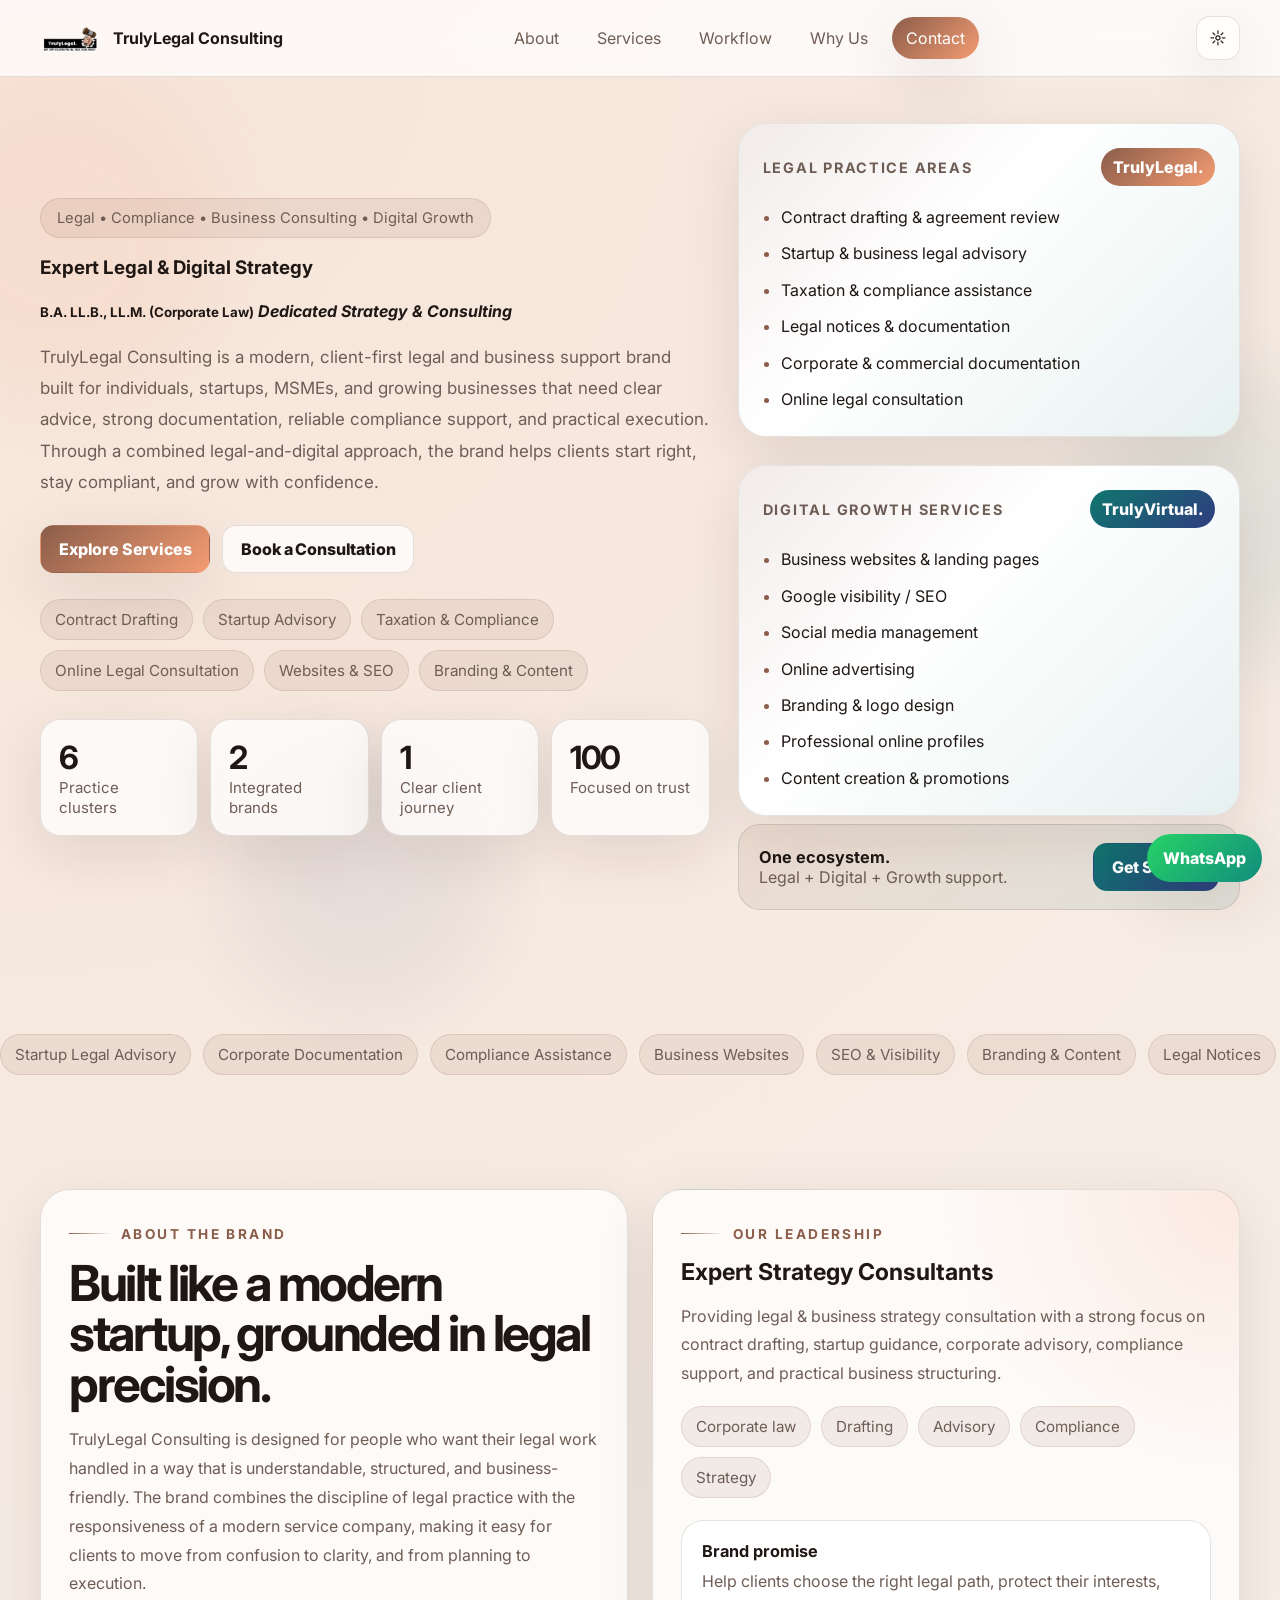
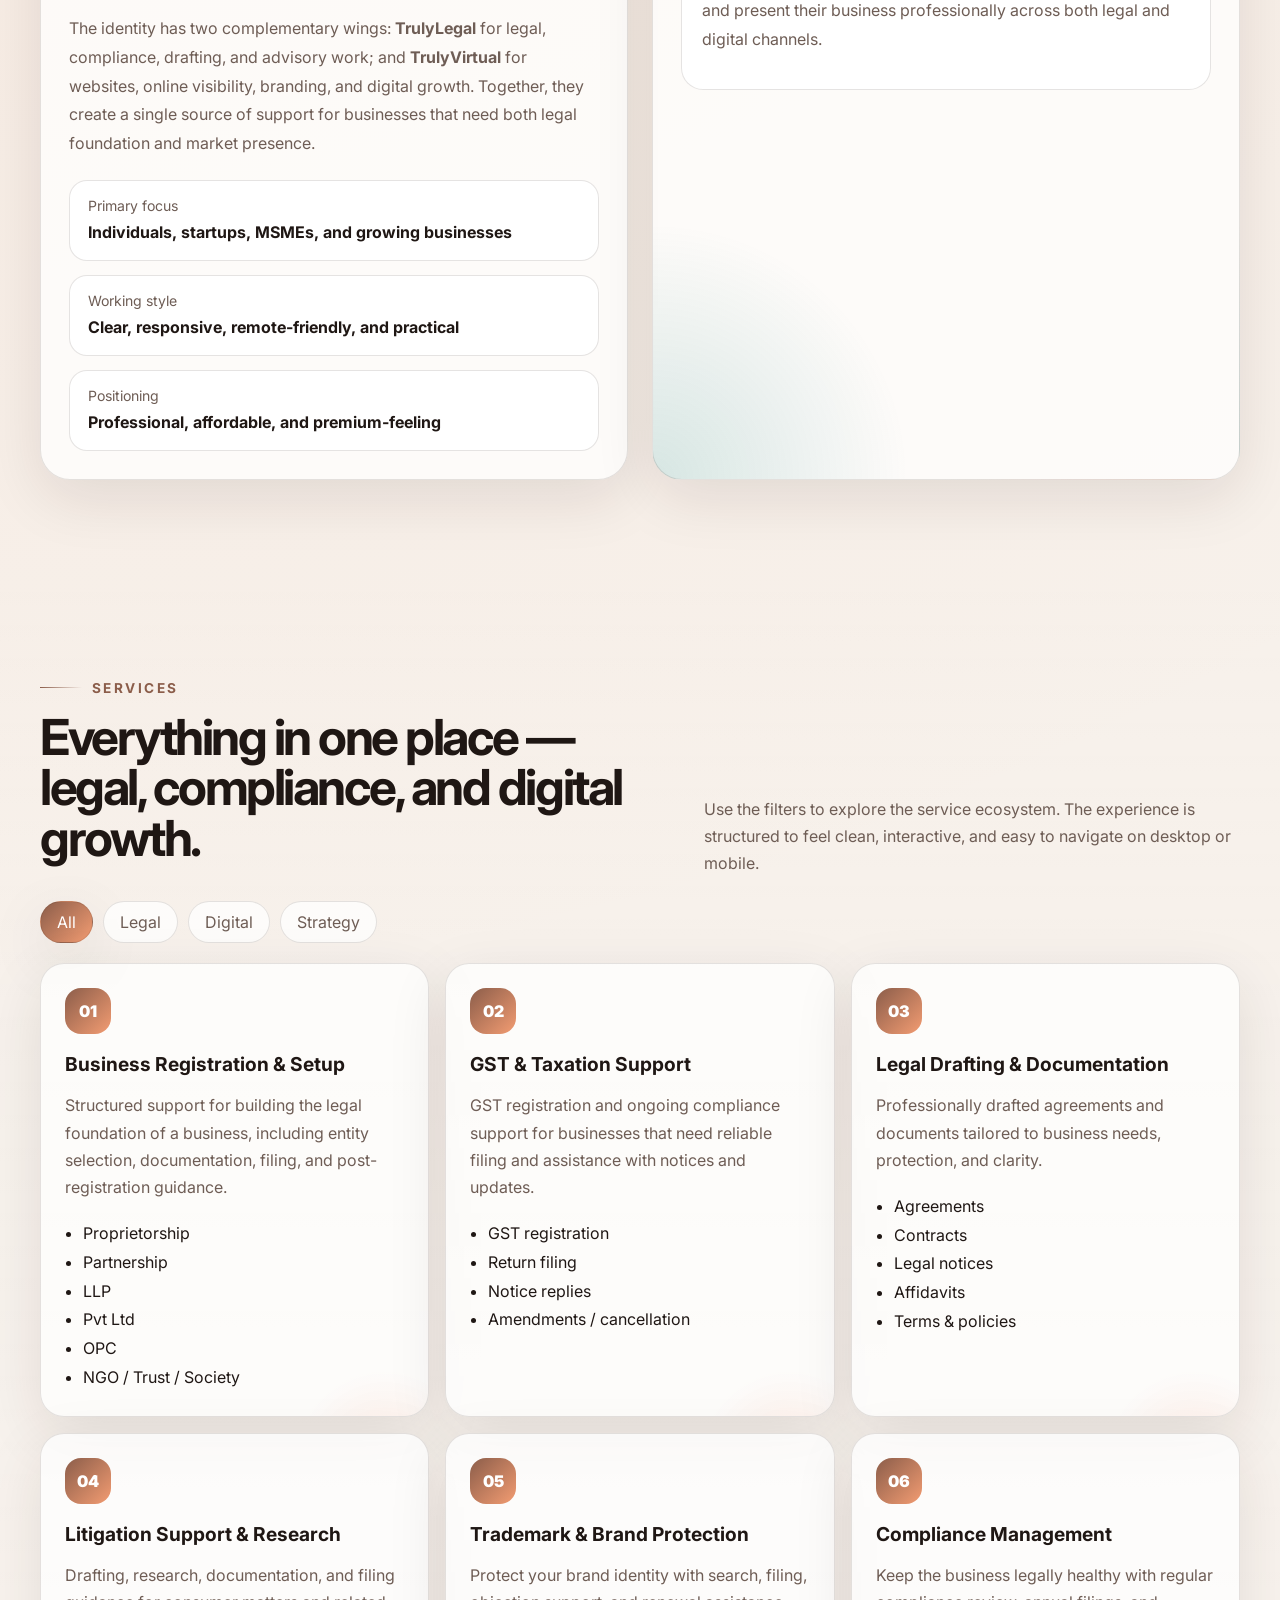
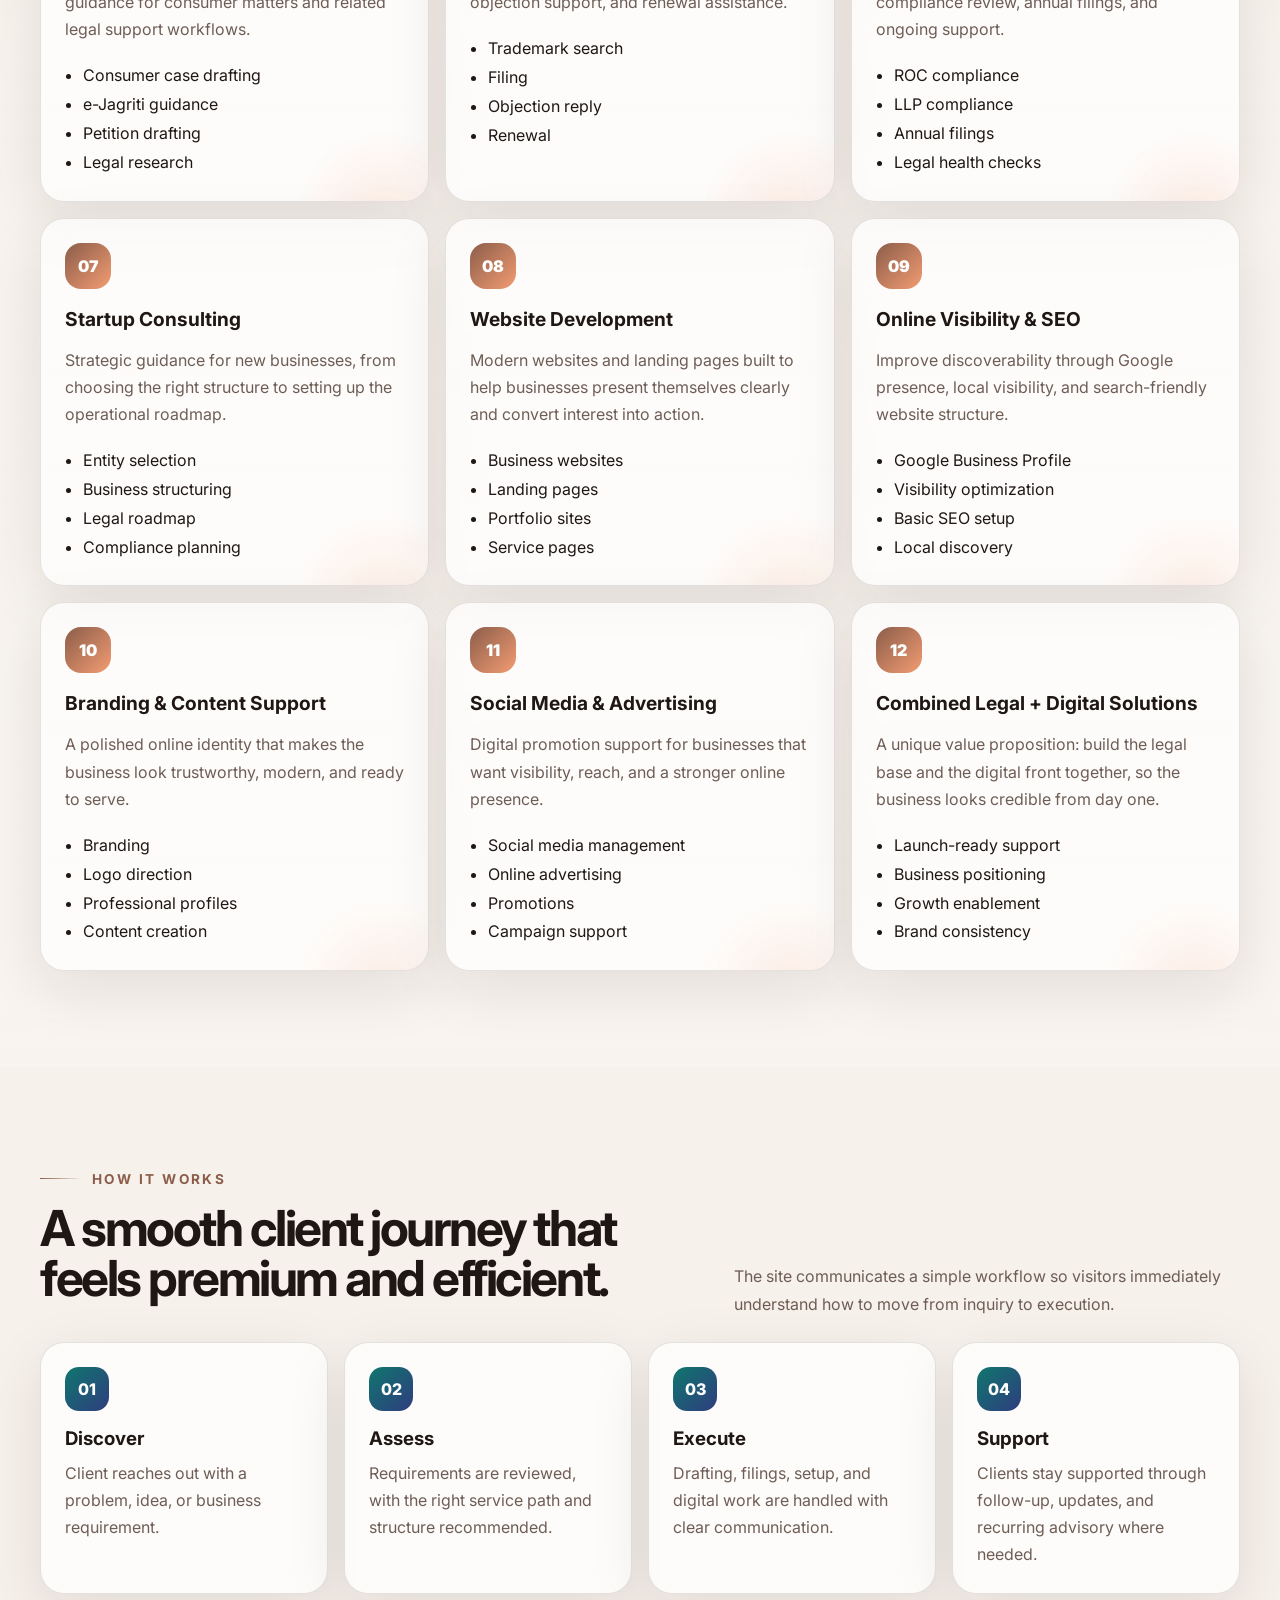
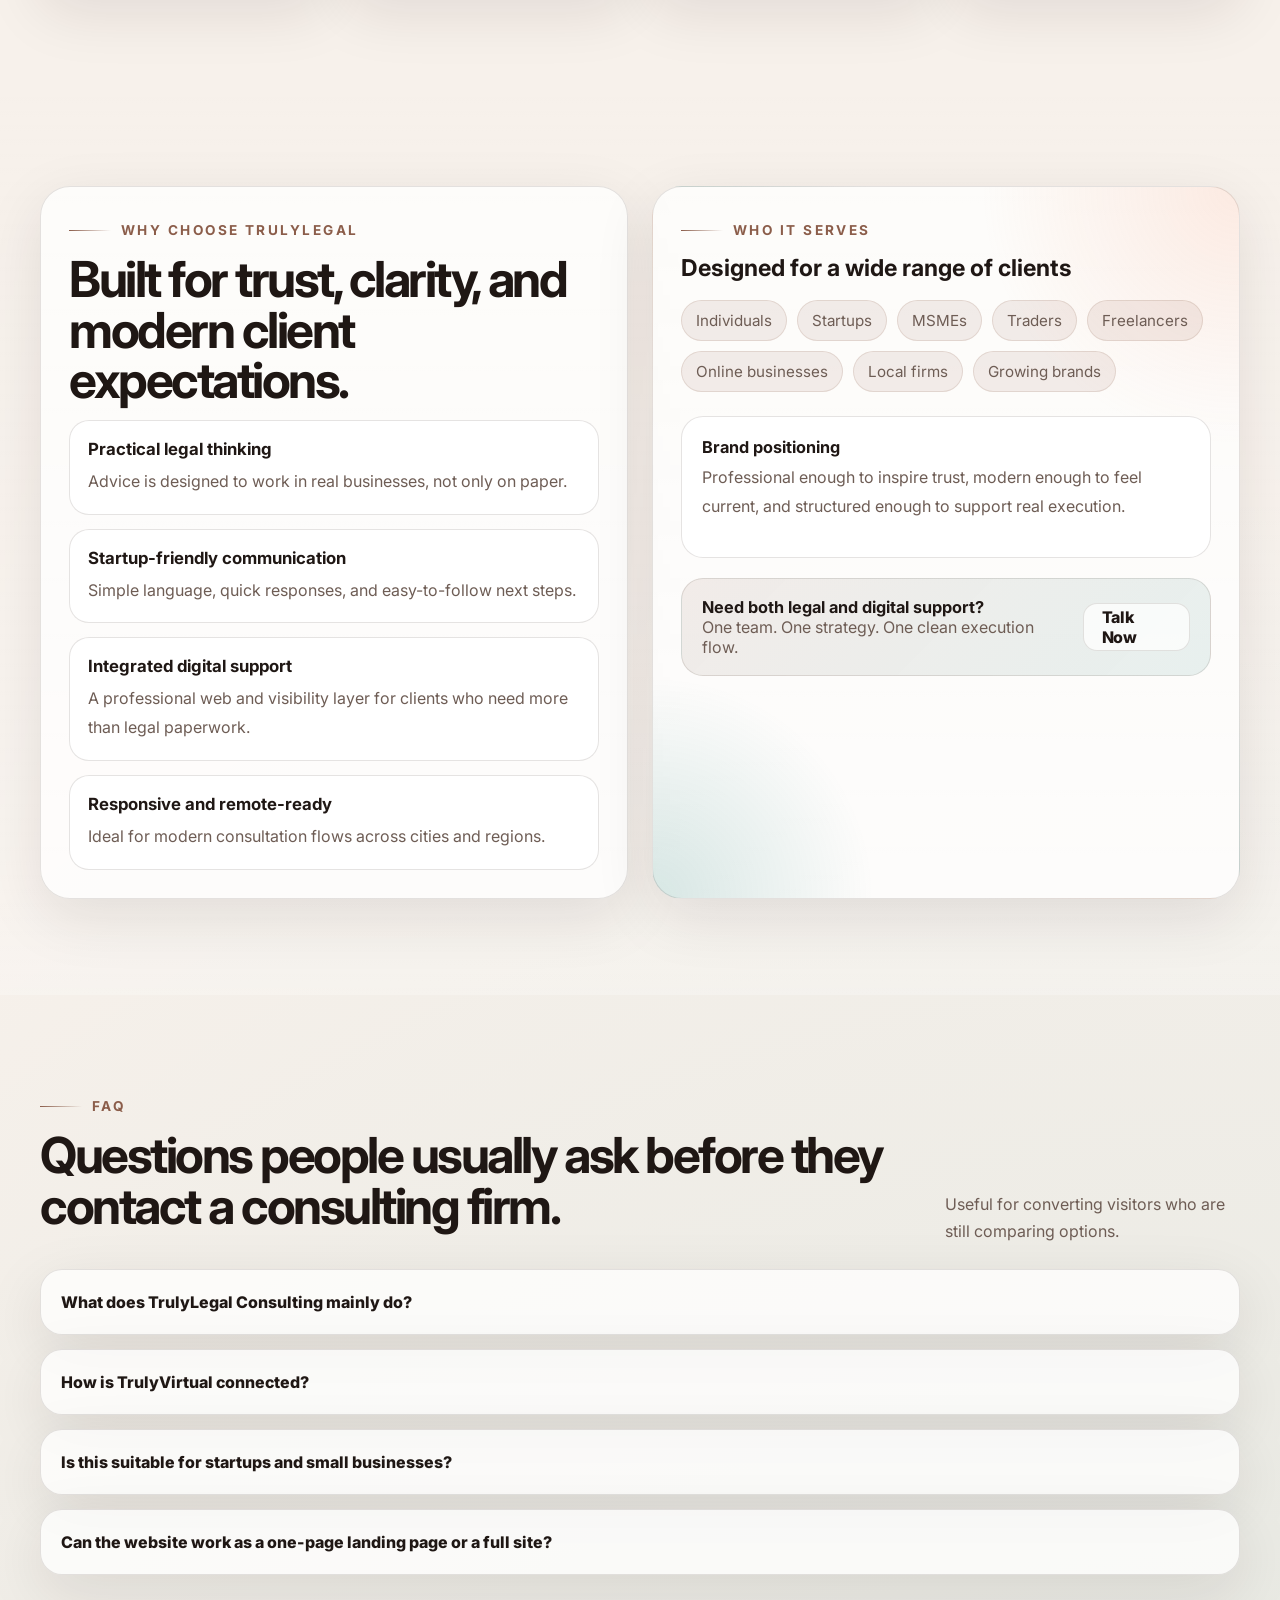
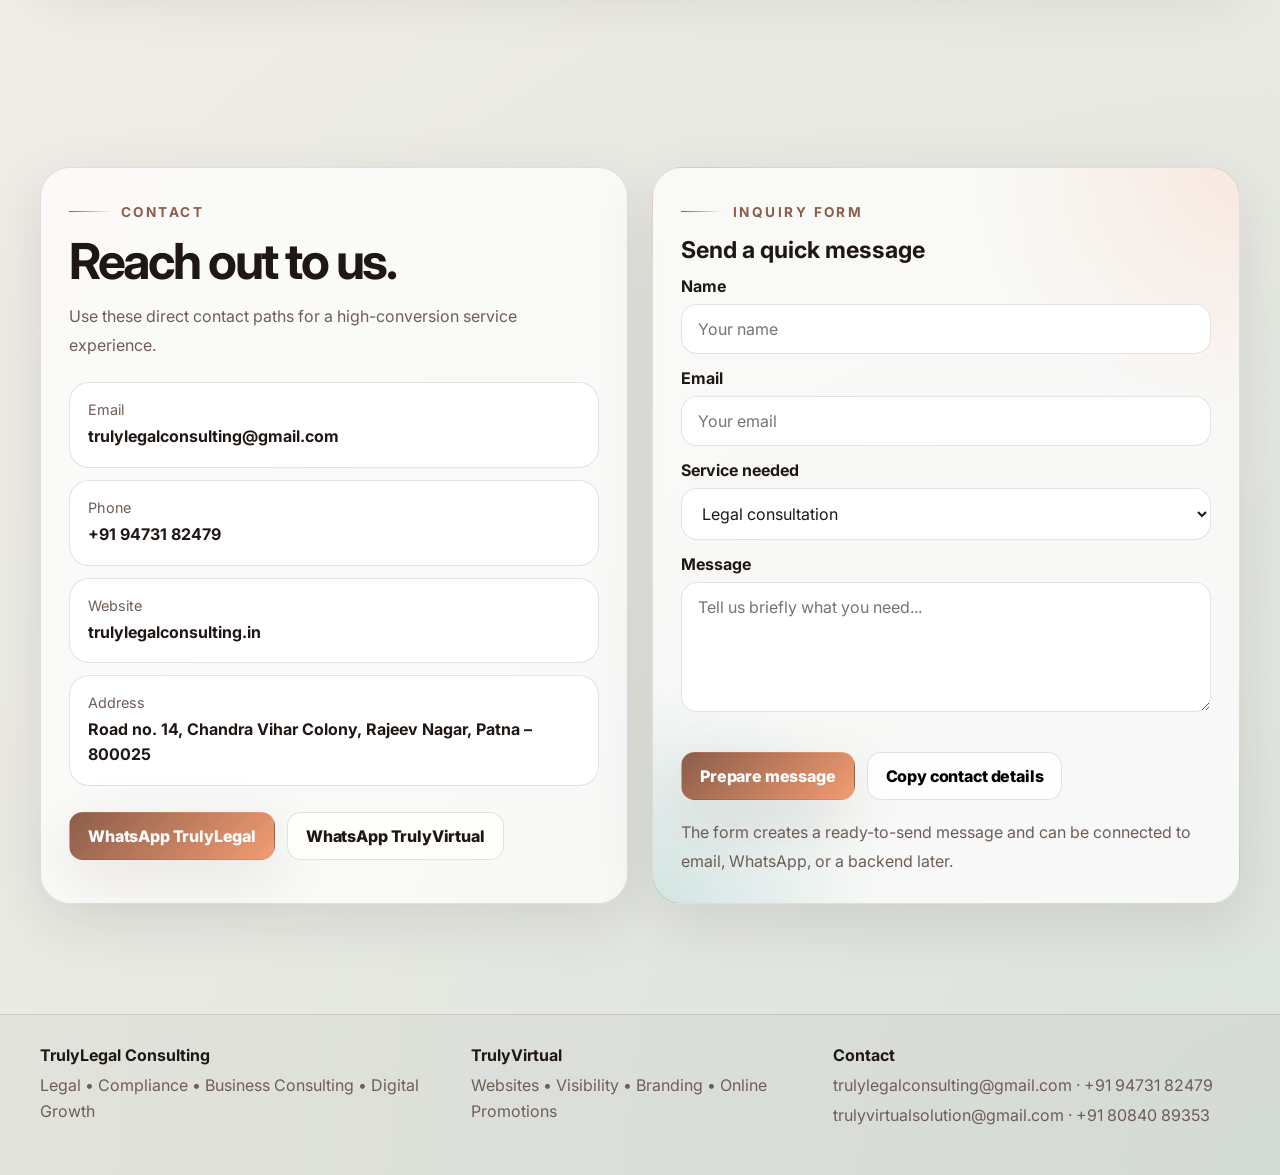
==== commit 1567cc6a: "Update index.html" ====
--- a/index.html
+++ b/index.html
@@ -7,6 +7,7 @@
   <title>TrulyLegal Consulting | Legal, Compliance & Business Growth</title>
   <link rel="preconnect" href="https://fonts.googleapis.com">
   <link rel="preconnect" href="https://fonts.gstatic.com" crossorigin>
+  <link href="https://fonts.googleapis.com/css2?family=Inter:wght@400;500;700;800;900&display=swap" rel="stylesheet">
   <link rel="icon" href="data:image/svg+xml,%3Csvg xmlns='https://github.com/navneetchandra34-dotcom/trulylegalconsulting-site/blob/d96de6fa66fe3e2779572f8a78805ebbb0620826/logo.png' viewBox='0 0 100 100'%3E%3Ctext y='.9em' font-size='90'%3E%F0%9F%8F%A6%3C/text%3E%3C/svg%3E">
   <link rel="stylesheet" href="styles.css" />
   <link rel="icon" href="assets/img/logo.png">
@@ -47,17 +48,16 @@
     <section class="hero section">
       <div class="container hero-grid">
         <div class="hero-copy reveal">
-          <div class="eyebrow">
+          <div class="eyebrow glow-border">
             Legal • Compliance • Business Consulting • Digital Growth
           </div>
 
-          <h3>
-            <span>
-              By Adv. Navneet Chandra</span>
+          <h3 class="hero-headline">
+            <span class="gradient-text">Expert Legal & Digital Strategy</span>
           </h3>
           <h4>
             <small>B.A. LL.B., LL.M. (Corporate Law)</small>
-            <em>Legal &amp; Business Strategy Consultant</em>
+            <em>Dedicated Strategy & Consulting</em>
           </h4>
 
           <p class="hero-text">
@@ -68,7 +68,7 @@
           </p>
 
           <div class="hero-actions">
-            <a href="#services" class="btn btn-primary">Explore Services</a>
+            <a href="#services" class="btn btn-primary btn-glow">Explore Services</a>
             <a href="#contact" class="btn btn-secondary">Book a Consultation</a>
           </div>
 
@@ -82,19 +82,19 @@
           </div>
 
           <div class="stats-grid">
-            <article class="stat-card">
+            <article class="stat-card spotlight-card">
               <strong data-count="6">0</strong>
               <span>Practice clusters</span>
             </article>
-            <article class="stat-card">
+            <article class="stat-card spotlight-card">
               <strong data-count="2">0</strong>
               <span>Integrated brands</span>
             </article>
-            <article class="stat-card">
+            <article class="stat-card spotlight-card">
               <strong data-count="1">0</strong>
               <span>Clear client journey</span>
             </article>
-            <article class="stat-card">
+            <article class="stat-card spotlight-card">
               <strong data-count="100">0</strong>
               <span>Focused on trust</span>
             </article>
@@ -102,7 +102,7 @@
         </div>
 
         <aside class="hero-panel reveal">
-          <div class="floating-card brand-card legal-card">
+          <div class="floating-card brand-card legal-card spotlight-card">
             <div class="card-top">
               <span class="card-kicker">Legal Practice Areas</span>
               <span class="badge">TrulyLegal.</span>
@@ -117,7 +117,7 @@
             </ul>
           </div>
 
-          <div class="floating-card brand-card digital-card">
+          <div class="floating-card brand-card digital-card spotlight-card">
             <div class="card-top">
               <span class="card-kicker">Digital Growth Services</span>
               <span class="badge badge-alt">TrulyVirtual.</span>
@@ -133,7 +133,7 @@
             </ul>
           </div>
 
-          <div class="mini-cta">
+          <div class="mini-cta spotlight-card">
             <div>
               <strong>One ecosystem.</strong>
               <span>Legal + Digital + Growth support.</span>
@@ -160,9 +160,9 @@
 
     <section class="section" id="about">
       <div class="container split-grid">
-        <div class="panel reveal">
+        <div class="panel spotlight-card reveal">
           <div class="section-label">About the brand</div>
-          <h2>Built like a modern startup, grounded in legal precision.</h2>
+          <h2 class="gradient-text">Built like a modern startup, grounded in legal precision.</h2>
           <p>
             TrulyLegal Consulting is designed for people who want their legal work handled in a way that is
             understandable, structured, and business-friendly. The brand combines the discipline of legal
@@ -177,26 +177,26 @@
           </p>
 
           <div class="about-notes">
-            <div>
+            <div class="spotlight-card">
               <span>Primary focus</span>
               <strong>Individuals, startups, MSMEs, and growing businesses</strong>
             </div>
-            <div>
+            <div class="spotlight-card">
               <span>Working style</span>
               <strong>Clear, responsive, remote-friendly, and practical</strong>
             </div>
-            <div>
+            <div class="spotlight-card">
               <span>Positioning</span>
               <strong>Professional, affordable, and premium-feeling</strong>
             </div>
           </div>
         </div>
 
-        <div class="panel panel-accent reveal">
-          <div class="section-label">Founder's profile</div>
-          <h3>Adv. Navneet Chandra</h3>
+        <div class="panel panel-accent spotlight-card reveal">
+          <div class="section-label">Our Leadership</div>
+          <h3>Expert Strategy Consultants</h3>
           <p>
-            Legal &amp; Business Strategy Consultant with a strong
+            Providing legal &amp; business strategy consultation with a strong
             focus on contract drafting, startup guidance, corporate advisory, compliance support, and practical
             business structuring.
           </p>
@@ -209,7 +209,7 @@
             <span>Strategy</span>
           </div>
 
-          <div class="note-box">
+          <div class="note-box spotlight-card">
             <strong>Brand promise</strong>
             <p>
               Help clients choose the right legal path, protect their interests, and present their business
@@ -225,7 +225,7 @@
         <div class="section-head reveal">
           <div>
             <div class="section-label">Services</div>
-            <h2>Everything in one place — legal, compliance, and digital growth.</h2>
+            <h2 class="gradient-text">Everything in one place — legal, compliance, and digital growth.</h2>
           </div>
           <p>
             Use the filters to explore the service ecosystem. The experience is structured to feel clean,
@@ -241,7 +241,7 @@
         </div>
 
         <div class="service-grid">
-          <article class="service-card reveal" data-category="legal strategy">
+          <article class="service-card spotlight-card reveal" data-category="legal strategy">
             <div class="service-icon">01</div>
             <h3>Business Registration &amp; Setup</h3>
             <p>
@@ -258,7 +258,7 @@
             </ul>
           </article>
 
-          <article class="service-card reveal" data-category="legal">
+          <article class="service-card spotlight-card reveal" data-category="legal">
             <div class="service-icon">02</div>
             <h3>GST &amp; Taxation Support</h3>
             <p>
@@ -273,7 +273,7 @@
             </ul>
           </article>
 
-          <article class="service-card reveal" data-category="legal">
+          <article class="service-card spotlight-card reveal" data-category="legal">
             <div class="service-icon">03</div>
             <h3>Legal Drafting &amp; Documentation</h3>
             <p>
@@ -289,7 +289,7 @@
             </ul>
           </article>
 
-          <article class="service-card reveal" data-category="legal strategy">
+          <article class="service-card spotlight-card reveal" data-category="legal strategy">
             <div class="service-icon">04</div>
             <h3>Litigation Support &amp; Research</h3>
             <p>
@@ -304,7 +304,7 @@
             </ul>
           </article>
 
-          <article class="service-card reveal" data-category="legal">
+          <article class="service-card spotlight-card reveal" data-category="legal">
             <div class="service-icon">05</div>
             <h3>Trademark &amp; Brand Protection</h3>
             <p>
@@ -318,7 +318,7 @@
             </ul>
           </article>
 
-          <article class="service-card reveal" data-category="strategy legal">
+          <article class="service-card spotlight-card reveal" data-category="strategy legal">
             <div class="service-icon">06</div>
             <h3>Compliance Management</h3>
             <p>
@@ -333,7 +333,7 @@
             </ul>
           </article>
 
-          <article class="service-card reveal" data-category="strategy">
+          <article class="service-card spotlight-card reveal" data-category="strategy">
             <div class="service-icon">07</div>
             <h3>Startup Consulting</h3>
             <p>
@@ -348,7 +348,7 @@
             </ul>
           </article>
 
-          <article class="service-card reveal" data-category="digital">
+          <article class="service-card spotlight-card reveal" data-category="digital">
             <div class="service-icon">08</div>
             <h3>Website Development</h3>
             <p>
@@ -363,7 +363,7 @@
             </ul>
           </article>
 
-          <article class="service-card reveal" data-category="digital">
+          <article class="service-card spotlight-card reveal" data-category="digital">
             <div class="service-icon">09</div>
             <h3>Online Visibility &amp; SEO</h3>
             <p>
@@ -378,7 +378,7 @@
             </ul>
           </article>
 
-          <article class="service-card reveal" data-category="digital">
+          <article class="service-card spotlight-card reveal" data-category="digital">
             <div class="service-icon">10</div>
             <h3>Branding &amp; Content Support</h3>
             <p>
@@ -392,7 +392,7 @@
             </ul>
           </article>
 
-          <article class="service-card reveal" data-category="digital">
+          <article class="service-card spotlight-card reveal" data-category="digital">
             <div class="service-icon">11</div>
             <h3>Social Media &amp; Advertising</h3>
             <p>
@@ -407,7 +407,7 @@
             </ul>
           </article>
 
-          <article class="service-card reveal" data-category="strategy digital legal">
+          <article class="service-card spotlight-card reveal" data-category="strategy digital legal">
             <div class="service-icon">12</div>
             <h3>Combined Legal + Digital Solutions</h3>
             <p>
@@ -430,7 +430,7 @@
         <div class="section-head reveal">
           <div>
             <div class="section-label">How it works</div>
-            <h2>A smooth client journey that feels premium and efficient.</h2>
+            <h2 class="gradient-text">A smooth client journey that feels premium and efficient.</h2>
           </div>
           <p>
             The site communicates a simple workflow so visitors immediately understand how to move from
@@ -439,22 +439,22 @@
         </div>
 
         <div class="timeline">
-          <article class="timeline-step reveal">
+          <article class="timeline-step spotlight-card reveal" style="transition-delay: 0.1s">
             <span class="step-number">01</span>
             <h3>Discover</h3>
             <p>Client reaches out with a problem, idea, or business requirement.</p>
           </article>
-          <article class="timeline-step reveal">
+          <article class="timeline-step spotlight-card reveal" style="transition-delay: 0.2s">
             <span class="step-number">02</span>
             <h3>Assess</h3>
             <p>Requirements are reviewed, with the right service path and structure recommended.</p>
           </article>
-          <article class="timeline-step reveal">
+          <article class="timeline-step spotlight-card reveal" style="transition-delay: 0.3s">
             <span class="step-number">03</span>
             <h3>Execute</h3>
             <p>Drafting, filings, setup, and digital work are handled with clear communication.</p>
           </article>
-          <article class="timeline-step reveal">
+          <article class="timeline-step spotlight-card reveal" style="transition-delay: 0.4s">
             <span class="step-number">04</span>
             <h3>Support</h3>
             <p>Clients stay supported through follow-up, updates, and recurring advisory where needed.</p>
@@ -465,30 +465,30 @@
 
     <section class="section section-alt" id="why-us">
       <div class="container split-grid">
-        <div class="panel reveal">
+        <div class="panel spotlight-card reveal">
           <div class="section-label">Why choose TrulyLegal</div>
-          <h2>Built for trust, clarity, and modern client expectations.</h2>
+          <h2 class="gradient-text">Built for trust, clarity, and modern client expectations.</h2>
           <div class="benefit-grid">
-            <article class="benefit">
+            <article class="benefit spotlight-card">
               <h3>Practical legal thinking</h3>
               <p>Advice is designed to work in real businesses, not only on paper.</p>
             </article>
-            <article class="benefit">
+            <article class="benefit spotlight-card">
               <h3>Startup-friendly communication</h3>
               <p>Simple language, quick responses, and easy-to-follow next steps.</p>
             </article>
-            <article class="benefit">
+            <article class="benefit spotlight-card">
               <h3>Integrated digital support</h3>
               <p>A professional web and visibility layer for clients who need more than legal paperwork.</p>
             </article>
-            <article class="benefit">
+            <article class="benefit spotlight-card">
               <h3>Responsive and remote-ready</h3>
               <p>Ideal for modern consultation flows across cities and regions.</p>
             </article>
           </div>
         </div>
 
-        <div class="panel panel-accent reveal">
+        <div class="panel panel-accent spotlight-card reveal">
           <div class="section-label">Who it serves</div>
           <h3>Designed for a wide range of clients</h3>
           <div class="tag-cloud">
@@ -502,7 +502,7 @@
             <span>Growing brands</span>
           </div>
 
-          <div class="note-box note-box-alt">
+          <div class="note-box note-box-alt spotlight-card">
             <strong>Brand positioning</strong>
             <p>
               Professional enough to inspire trust, modern enough to feel current, and structured enough to
@@ -510,7 +510,7 @@
             </p>
           </div>
 
-          <div class="mini-cta compact">
+          <div class="mini-cta compact spotlight-card">
             <div>
               <strong>Need both legal and digital support?</strong>
               <span>One team. One strategy. One clean execution flow.</span>
@@ -526,7 +526,7 @@
         <div class="section-head reveal">
           <div>
             <div class="section-label">FAQ</div>
-            <h2>Questions people usually ask before they contact a consulting firm.</h2>
+            <h2 class="gradient-text">Questions people usually ask before they contact a consulting firm.</h2>
           </div>
           <p>
             Useful for converting visitors who are still comparing options.
@@ -534,28 +534,28 @@
         </div>
 
         <div class="faq-list">
-          <details class="faq-item reveal">
+          <details class="faq-item spotlight-card reveal">
             <summary>What does TrulyLegal Consulting mainly do?</summary>
             <p>
               It provides legal, compliance, drafting, business consulting, and selected digital growth services,
               with a focus on making the process simple and practical for clients.
             </p>
           </details>
-          <details class="faq-item reveal">
+          <details class="faq-item spotlight-card reveal">
             <summary>How is TrulyVirtual connected?</summary>
             <p>
               TrulyVirtual is the digital-growth wing of the ecosystem, handling websites, visibility, branding,
               online promotion, and related digital support.
             </p>
           </details>
-          <details class="faq-item reveal">
+          <details class="faq-item spotlight-card reveal">
             <summary>Is this suitable for startups and small businesses?</summary>
             <p>
               Yes. The structure is intentionally built for people who need affordable, professional, and scalable
               support while they build their business.
             </p>
           </details>
-          <details class="faq-item reveal">
+          <details class="faq-item spotlight-card reveal">
             <summary>Can the website work as a one-page landing page or a full site?</summary>
             <p>
               Yes. The design can be used as a single-page conversion landing page or expanded into a multi-page
@@ -568,27 +568,27 @@
 
     <section class="section contact-section" id="contact">
       <div class="container contact-grid">
-        <div class="panel reveal">
+        <div class="panel spotlight-card reveal">
           <div class="section-label">Contact</div>
-          <h2>Reach out to us.</h2>
+          <h2 class="gradient-text">Reach out to us.</h2>
           <p>
             Use these direct contact paths for a high-conversion service experience.
           </p>
 
           <div class="contact-cards">
-            <a class="contact-card" href="mailto:trulylegalconsulting@gmail.com">
+            <a class="contact-card spotlight-card" href="mailto:trulylegalconsulting@gmail.com">
               <span>Email</span>
               <strong>trulylegalconsulting@gmail.com</strong>
             </a>
-            <a class="contact-card" href="tel:+919473182479">
+            <a class="contact-card spotlight-card" href="tel:+919473182479">
               <span>Phone</span>
               <strong>+91 94731 82479</strong>
             </a>
-            <a class="contact-card" href="https://trulylegalconsulting.in" target="_blank" rel="noopener noreferrer">
+            <a class="contact-card spotlight-card" href="https://trulylegalconsulting.in" target="_blank" rel="noopener noreferrer">
               <span>Website</span>
               <strong>trulylegalconsulting.in</strong>
             </a>
-            <div class="contact-card">
+            <div class="contact-card spotlight-card">
               <span>Address</span>
               <strong>Road no. 14, Chandra Vihar Colony, Rajeev Nagar, Patna – 800025</strong>
             </div>
@@ -600,7 +600,7 @@
           </div>
         </div>
 
-        <div class="panel panel-accent reveal">
+        <div class="panel panel-accent spotlight-card reveal">
           <div class="section-label">Inquiry form</div>
           <h3>Send a quick message</h3>
           <form class="contact-form" id="contactForm">
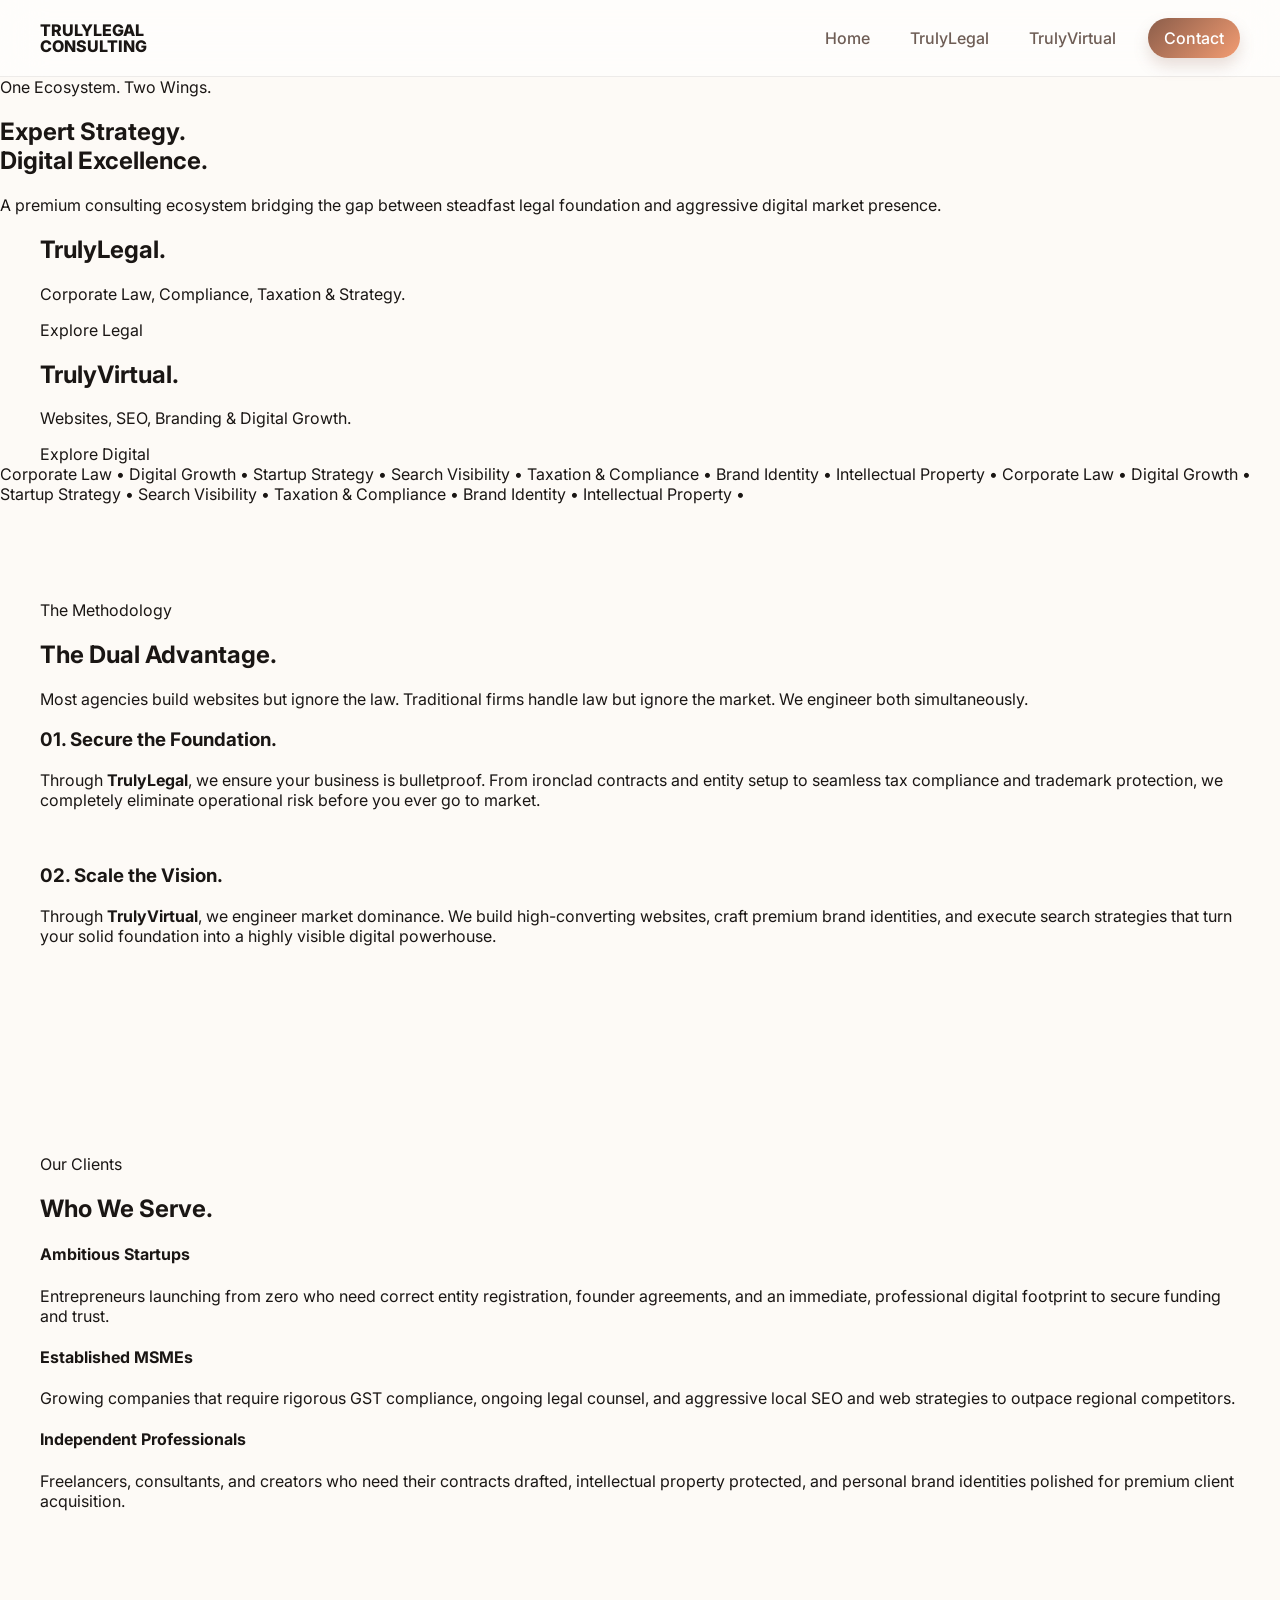
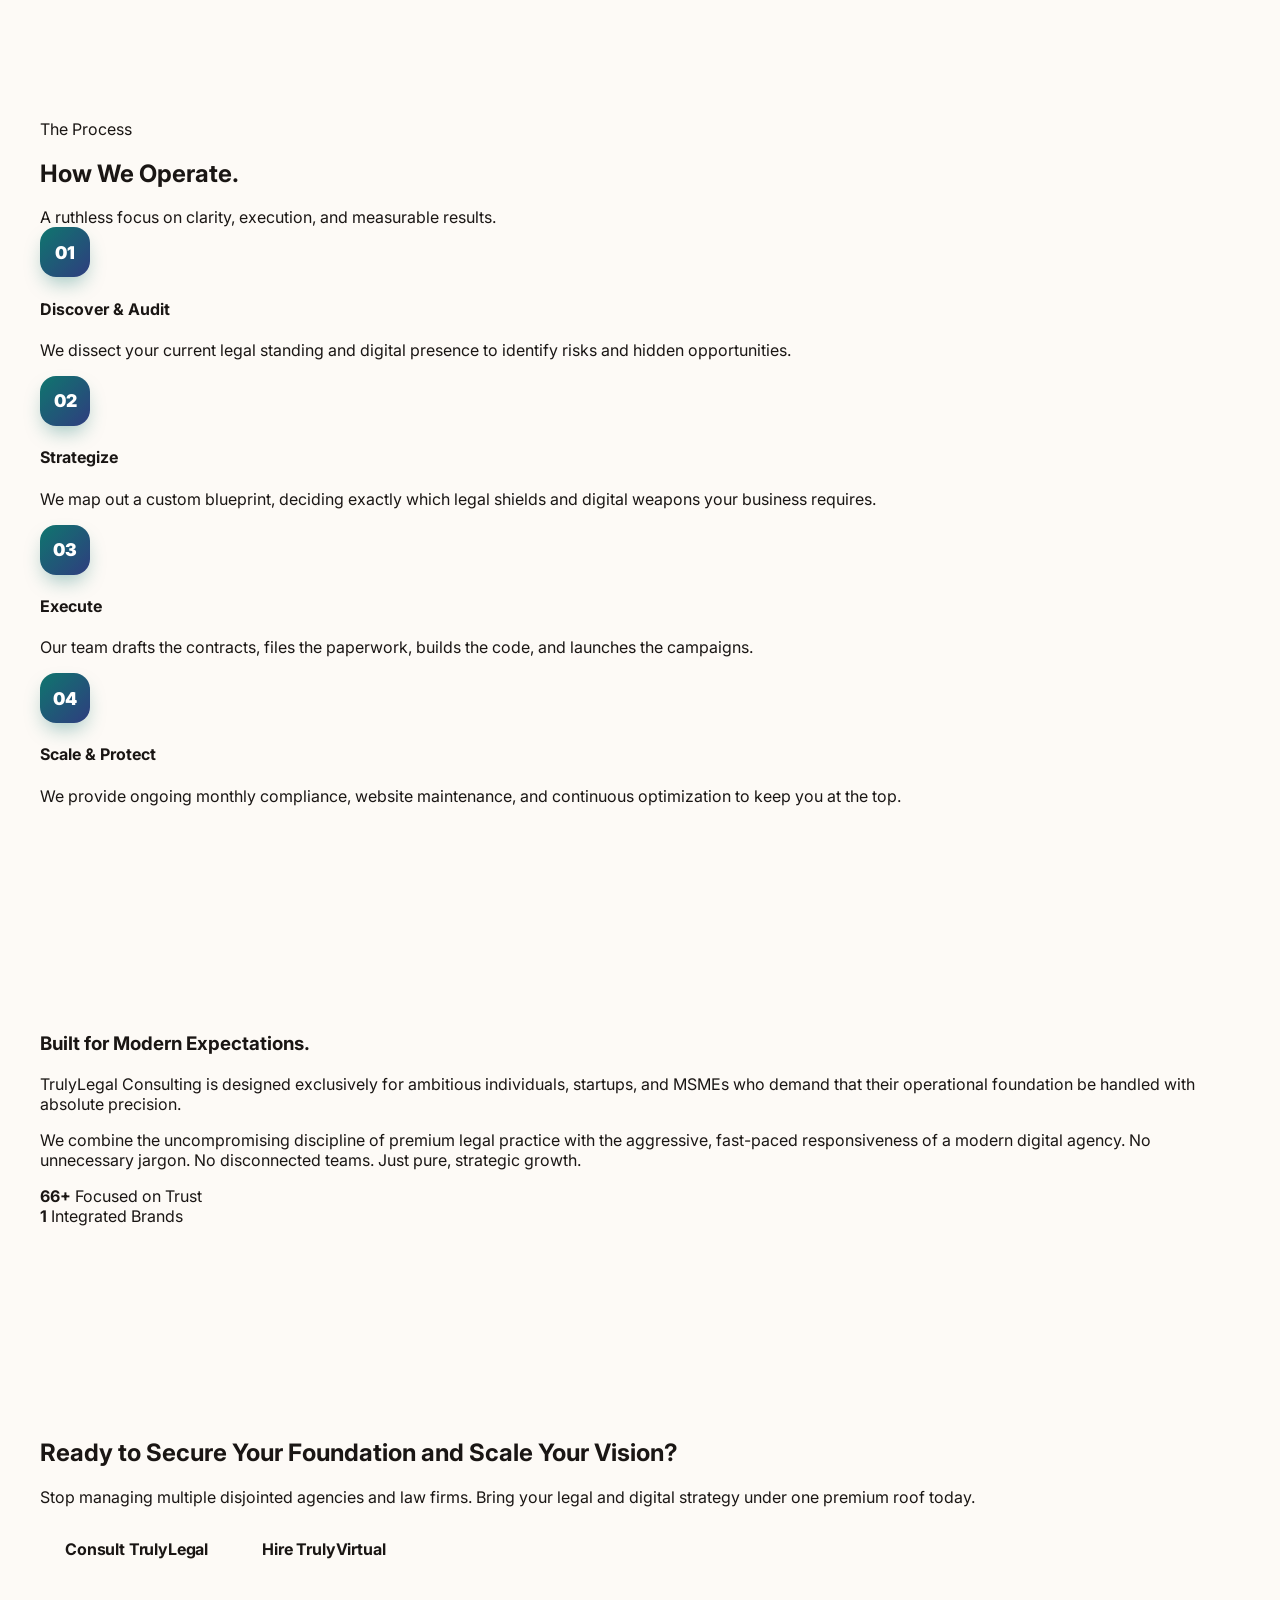
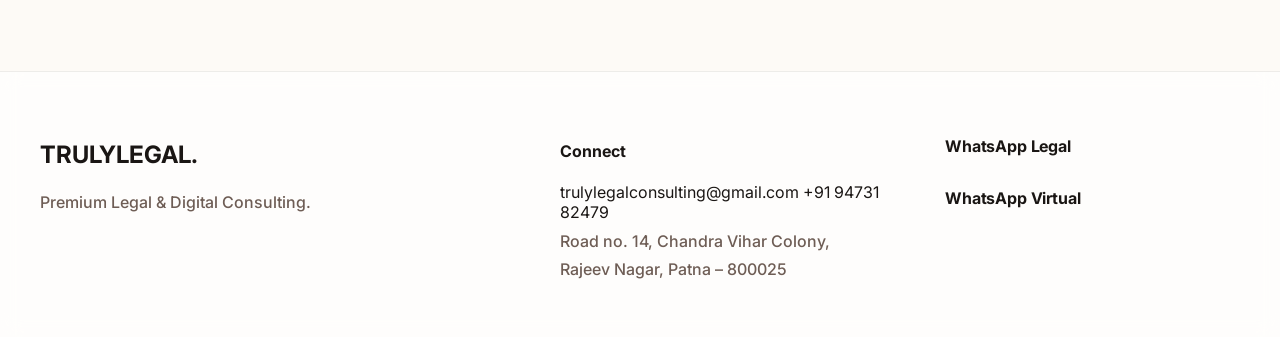
==== commit 24b3b9dd: "Update index.html" ====
--- a/index.html
+++ b/index.html
@@ -3,670 +3,213 @@
 <head>
   <meta charset="utf-8" />
   <meta name="viewport" content="width=device-width, initial-scale=1" />
-  <meta name="description" content="TrulyLegal Consulting — legal, compliance, business consulting, and digital growth services for individuals, startups, and businesses." />
-  <title>TrulyLegal Consulting | Legal, Compliance & Business Growth</title>
+  <title>TrulyLegal Consulting | Strategy & Growth</title>
   <link rel="preconnect" href="https://fonts.googleapis.com">
   <link rel="preconnect" href="https://fonts.gstatic.com" crossorigin>
-  <link href="https://fonts.googleapis.com/css2?family=Inter:wght@400;500;700;800;900&display=swap" rel="stylesheet">
-  <link rel="icon" href="data:image/svg+xml,%3Csvg xmlns='https://github.com/navneetchandra34-dotcom/trulylegalconsulting-site/blob/d96de6fa66fe3e2779572f8a78805ebbb0620826/logo.png' viewBox='0 0 100 100'%3E%3Ctext y='.9em' font-size='90'%3E%F0%9F%8F%A6%3C/text%3E%3C/svg%3E">
+  <link href="https://fonts.googleapis.com/css2?family=Inter:wght@300;400;600;800;900&display=swap" rel="stylesheet">
   <link rel="stylesheet" href="styles.css" />
   <link rel="icon" href="assets/img/logo.png">
 </head>
-<body>
-  <div class="bg-orb orb-a"></div>
-  <div class="bg-orb orb-b"></div>
-  <div class="bg-orb orb-c"></div>
-
-  <header class="site-header" id="top">
+<body class="home-page">
+  <header class="site-header">
     <div class="container nav-wrap">
-      <a class="brand" href="#top" aria-label="TrulyLegal home">
-          <img src="assets/img/logo.png" alt="TrulyLegal Logo" class="logo">
-        <span class="brand-text">
-          <strong>TrulyLegal Consulting</strong>
-        </span>
+      <a class="brand" href="index.html">
+        <span class="brand-text">TRULYLEGAL <span class="light">CONSULTING</span></span>
       </a>
-
-      <button class="nav-toggle" id="navToggle" aria-label="Toggle navigation" aria-expanded="false">
+      <button class="nav-toggle" id="navToggle" aria-label="Toggle navigation">
         <span></span><span></span><span></span>
       </button>
-
       <nav class="site-nav" id="siteNav">
-        <a href="#about">About</a>
-        <a href="#services">Services</a>
-        <a href="#workflow">Workflow</a>
-        <a href="#why-us">Why Us</a>
+        <a href="index.html" class="active">Home</a>
+        <a href="legal.html">TrulyLegal</a>
+        <a href="virtual.html">TrulyVirtual</a>
         <a href="#contact" class="nav-cta">Contact</a>
       </nav>
-
-      <button class="theme-toggle" id="themeToggle" aria-label="Toggle theme">
-        <span class="theme-icon">☼</span>
-      </button>
     </div>
   </header>
 
   <main>
-    <section class="hero section">
-      <div class="container hero-grid">
-        <div class="hero-copy reveal">
-          <div class="eyebrow glow-border">
-            Legal • Compliance • Business Consulting • Digital Growth
-          </div>
-
-          <h3 class="hero-headline">
-            <span class="gradient-text">Expert Legal & Digital Strategy</span>
-          </h3>
-          <h4>
-            <small>B.A. LL.B., LL.M. (Corporate Law)</small>
-            <em>Dedicated Strategy & Consulting</em>
-          </h4>
-
-          <p class="hero-text">
-            TrulyLegal Consulting is a modern, client-first legal and business support brand built for
-            individuals, startups, MSMEs, and growing businesses that need clear advice, strong documentation,
-            reliable compliance support, and practical execution. Through a combined legal-and-digital approach,
-            the brand helps clients start right, stay compliant, and grow with confidence.
-          </p>
-
-          <div class="hero-actions">
-            <a href="#services" class="btn btn-primary btn-glow">Explore Services</a>
-            <a href="#contact" class="btn btn-secondary">Book a Consultation</a>
-          </div>
-
-          <div class="hero-pills" aria-label="Highlights">
-            <span>Contract Drafting</span>
-            <span>Startup Advisory</span>
-            <span>Taxation &amp; Compliance</span>
-            <span>Online Legal Consultation</span>
-            <span>Websites &amp; SEO</span>
-            <span>Branding &amp; Content</span>
-          </div>
-
-          <div class="stats-grid">
-            <article class="stat-card spotlight-card">
-              <strong data-count="6">0</strong>
-              <span>Practice clusters</span>
-            </article>
-            <article class="stat-card spotlight-card">
+    <section class="hero-split">
+      <div class="hero-center reveal">
+        <div class="kicker">One Ecosystem. Two Wings.</div>
+        <h1 class="bold-title">Expert Strategy. <br><span class="gold-text">Digital Excellence.</span></h1>
+        <p class="subtitle">A premium consulting ecosystem bridging the gap between steadfast legal foundation and aggressive digital market presence.</p>
+      </div>
+
+      <div class="split-container container reveal" style="transition-delay: 0.2s;">
+        <a href="legal.html" class="split-card card-legal">
+          <div class="card-content">
+            <h2>TrulyLegal.</h2>
+            <p>Corporate Law, Compliance, Taxation & Strategy.</p>
+            <span class="explore-btn gold-btn">Explore Legal</span>
+          </div>
+          <div class="card-overlay"></div>
+        </a>
+
+        <a href="virtual.html" class="split-card card-virtual">
+          <div class="card-content">
+            <h2>TrulyVirtual.</h2>
+            <p>Websites, SEO, Branding & Digital Growth.</p>
+            <span class="explore-btn silver-btn">Explore Digital</span>
+          </div>
+          <div class="card-overlay"></div>
+        </a>
+      </div>
+    </section>
+
+    <div class="scrolling-ticker">
+      <div class="ticker-content">
+        <span>Corporate Law</span> <span class="dot">•</span>
+        <span>Digital Growth</span> <span class="dot">•</span>
+        <span>Startup Strategy</span> <span class="dot">•</span>
+        <span>Search Visibility</span> <span class="dot">•</span>
+        <span>Taxation & Compliance</span> <span class="dot">•</span>
+        <span>Brand Identity</span> <span class="dot">•</span>
+        <span>Intellectual Property</span> <span class="dot">•</span>
+        <span>Corporate Law</span> <span class="dot">•</span>
+        <span>Digital Growth</span> <span class="dot">•</span>
+        <span>Startup Strategy</span> <span class="dot">•</span>
+        <span>Search Visibility</span> <span class="dot">•</span>
+        <span>Taxation & Compliance</span> <span class="dot">•</span>
+        <span>Brand Identity</span> <span class="dot">•</span>
+        <span>Intellectual Property</span> <span class="dot">•</span>
+      </div>
+    </div>
+
+    <section class="section ecosystem-section">
+      <div class="container reveal">
+        <div class="center-header">
+          <div class="kicker">The Methodology</div>
+          <h2 class="section-title">The Dual Advantage.</h2>
+          <p class="subtitle" style="margin: 0 auto;">Most agencies build websites but ignore the law. Traditional firms handle law but ignore the market. We engineer both simultaneously.</p>
+        </div>
+        
+        <div class="ecosystem-grid">
+           <div class="eco-card eco-gold reveal" style="transition-delay: 0.1s;">
+              <h3>01. Secure the Foundation.</h3>
+              <p>Through <strong>TrulyLegal</strong>, we ensure your business is bulletproof. From ironclad contracts and entity setup to seamless tax compliance and trademark protection, we completely eliminate operational risk before you ever go to market.</p>
+           </div>
+           
+           <div class="eco-divider reveal" style="transition-delay: 0.2s;">+</div>
+           
+           <div class="eco-card eco-silver reveal" style="transition-delay: 0.3s;">
+              <h3>02. Scale the Vision.</h3>
+              <p>Through <strong>TrulyVirtual</strong>, we engineer market dominance. We build high-converting websites, craft premium brand identities, and execute search strategies that turn your solid foundation into a highly visible digital powerhouse.</p>
+           </div>
+        </div>
+      </div>
+    </section>
+
+    <section class="section target-audience-section">
+      <div class="container">
+        <div class="center-header reveal">
+          <div class="kicker">Our Clients</div>
+          <h2 class="section-title">Who We Serve.</h2>
+        </div>
+        <div class="audience-grid">
+          <div class="audience-card reveal">
+            <h4 class="gold-text">Ambitious Startups</h4>
+            <p>Entrepreneurs launching from zero who need correct entity registration, founder agreements, and an immediate, professional digital footprint to secure funding and trust.</p>
+          </div>
+          <div class="audience-card reveal" style="transition-delay: 0.15s;">
+            <h4 class="silver-text">Established MSMEs</h4>
+            <p>Growing companies that require rigorous GST compliance, ongoing legal counsel, and aggressive local SEO and web strategies to outpace regional competitors.</p>
+          </div>
+          <div class="audience-card reveal" style="transition-delay: 0.3s;">
+            <h4 class="gold-text">Independent Professionals</h4>
+            <p>Freelancers, consultants, and creators who need their contracts drafted, intellectual property protected, and personal brand identities polished for premium client acquisition.</p>
+          </div>
+        </div>
+      </div>
+    </section>
+
+    <section class="section workflow-section">
+      <div class="container">
+        <div class="center-header reveal">
+          <div class="kicker">The Process</div>
+          <h2 class="section-title">How We Operate.</h2>
+          <p class="subtitle" style="margin: 0 auto;">A ruthless focus on clarity, execution, and measurable results.</p>
+        </div>
+        
+        <div class="workflow-grid">
+          <div class="workflow-step reveal">
+            <div class="step-number">01</div>
+            <h4>Discover & Audit</h4>
+            <p>We dissect your current legal standing and digital presence to identify risks and hidden opportunities.</p>
+          </div>
+          <div class="workflow-step reveal" style="transition-delay: 0.1s;">
+            <div class="step-number">02</div>
+            <h4>Strategize</h4>
+            <p>We map out a custom blueprint, deciding exactly which legal shields and digital weapons your business requires.</p>
+          </div>
+          <div class="workflow-step reveal" style="transition-delay: 0.2s;">
+            <div class="step-number">03</div>
+            <h4>Execute</h4>
+            <p>Our team drafts the contracts, files the paperwork, builds the code, and launches the campaigns.</p>
+          </div>
+          <div class="workflow-step reveal" style="transition-delay: 0.3s;">
+            <div class="step-number">04</div>
+            <h4>Scale & Protect</h4>
+            <p>We provide ongoing monthly compliance, website maintenance, and continuous optimization to keep you at the top.</p>
+          </div>
+        </div>
+      </div>
+    </section>
+
+    <section class="section about-section" id="about">
+      <div class="container reveal">
+        <h3 class="section-title">Built for Modern Expectations.</h3>
+        <div class="about-grid">
+          <div class="about-text">
+            <p>TrulyLegal Consulting is designed exclusively for ambitious individuals, startups, and MSMEs who demand that their operational foundation be handled with absolute precision.</p>
+            <p>We combine the uncompromising discipline of premium legal practice with the aggressive, fast-paced responsiveness of a modern digital agency. No unnecessary jargon. No disconnected teams. Just pure, strategic growth.</p>
+          </div>
+          <div class="about-stats">
+            <div class="stat">
+              <strong data-count="100">0</strong>
+              <span>Focused on Trust</span>
+            </div>
+            <div class="stat">
               <strong data-count="2">0</strong>
-              <span>Integrated brands</span>
-            </article>
-            <article class="stat-card spotlight-card">
-              <strong data-count="1">0</strong>
-              <span>Clear client journey</span>
-            </article>
-            <article class="stat-card spotlight-card">
-              <strong data-count="100">0</strong>
-              <span>Focused on trust</span>
-            </article>
-          </div>
-        </div>
-
-        <aside class="hero-panel reveal">
-          <div class="floating-card brand-card legal-card spotlight-card">
-            <div class="card-top">
-              <span class="card-kicker">Legal Practice Areas</span>
-              <span class="badge">TrulyLegal.</span>
+              <span>Integrated Brands</span>
             </div>
-            <ul class="feature-list">
-              <li>Contract drafting &amp; agreement review</li>
-              <li>Startup &amp; business legal advisory</li>
-              <li>Taxation &amp; compliance assistance</li>
-              <li>Legal notices &amp; documentation</li>
-              <li>Corporate &amp; commercial documentation</li>
-              <li>Online legal consultation</li>
-            </ul>
-          </div>
-
-          <div class="floating-card brand-card digital-card spotlight-card">
-            <div class="card-top">
-              <span class="card-kicker">Digital Growth Services</span>
-              <span class="badge badge-alt">TrulyVirtual.</span>
-            </div>
-            <ul class="feature-list">
-              <li>Business websites &amp; landing pages</li>
-              <li>Google visibility / SEO</li>
-              <li>Social media management</li>
-              <li>Online advertising</li>
-              <li>Branding &amp; logo design</li>
-              <li>Professional online profiles</li>
-              <li>Content creation &amp; promotions</li>
-            </ul>
-          </div>
-
-          <div class="mini-cta spotlight-card">
-            <div>
-              <strong>One ecosystem.</strong>
-              <span>Legal + Digital + Growth support.</span>
-            </div>
-            <a href="#contact" class="btn btn-tertiary">Get Started</a>
-          </div>
-        </aside>
-      </div>
-    </section>
-
-    <section class="ticker section section-tight" aria-label="Capabilities ticker">
-      <div class="ticker-track">
-        <span>Startup Legal Advisory</span>
-        <span>Corporate Documentation</span>
-        <span>Compliance Assistance</span>
-        <span>Business Websites</span>
-        <span>SEO &amp; Visibility</span>
-        <span>Branding &amp; Content</span>
-        <span>Legal Notices</span>
-        <span>Contract Review</span>
-        <span>Online Consultation</span>
-      </div>
-    </section>
-
-    <section class="section" id="about">
-      <div class="container split-grid">
-        <div class="panel spotlight-card reveal">
-          <div class="section-label">About the brand</div>
-          <h2 class="gradient-text">Built like a modern startup, grounded in legal precision.</h2>
-          <p>
-            TrulyLegal Consulting is designed for people who want their legal work handled in a way that is
-            understandable, structured, and business-friendly. The brand combines the discipline of legal
-            practice with the responsiveness of a modern service company, making it easy for clients to move
-            from confusion to clarity, and from planning to execution.
-          </p>
-          <p>
-            The identity has two complementary wings: <strong>TrulyLegal</strong> for legal, compliance, drafting,
-            and advisory work; and <strong>TrulyVirtual</strong> for websites, online visibility, branding, and
-            digital growth. Together, they create a single source of support for businesses that need both
-            legal foundation and market presence.
-          </p>
-
-          <div class="about-notes">
-            <div class="spotlight-card">
-              <span>Primary focus</span>
-              <strong>Individuals, startups, MSMEs, and growing businesses</strong>
-            </div>
-            <div class="spotlight-card">
-              <span>Working style</span>
-              <strong>Clear, responsive, remote-friendly, and practical</strong>
-            </div>
-            <div class="spotlight-card">
-              <span>Positioning</span>
-              <strong>Professional, affordable, and premium-feeling</strong>
-            </div>
-          </div>
-        </div>
-
-        <div class="panel panel-accent spotlight-card reveal">
-          <div class="section-label">Our Leadership</div>
-          <h3>Expert Strategy Consultants</h3>
-          <p>
-            Providing legal &amp; business strategy consultation with a strong
-            focus on contract drafting, startup guidance, corporate advisory, compliance support, and practical
-            business structuring.
-          </p>
-
-          <div class="profile-badges">
-            <span>Corporate law</span>
-            <span>Drafting</span>
-            <span>Advisory</span>
-            <span>Compliance</span>
-            <span>Strategy</span>
-          </div>
-
-          <div class="note-box spotlight-card">
-            <strong>Brand promise</strong>
-            <p>
-              Help clients choose the right legal path, protect their interests, and present their business
-              professionally across both legal and digital channels.
-            </p>
-          </div>
-        </div>
-      </div>
-    </section>
-
-    <section class="section section-alt" id="services">
-      <div class="container">
-        <div class="section-head reveal">
-          <div>
-            <div class="section-label">Services</div>
-            <h2 class="gradient-text">Everything in one place — legal, compliance, and digital growth.</h2>
-          </div>
-          <p>
-            Use the filters to explore the service ecosystem. The experience is structured to feel clean,
-            interactive, and easy to navigate on desktop or mobile.
-          </p>
-        </div>
-
-        <div class="filter-bar reveal" role="tablist" aria-label="Service filters">
-          <button class="filter active" data-filter="all">All</button>
-          <button class="filter" data-filter="legal">Legal</button>
-          <button class="filter" data-filter="digital">Digital</button>
-          <button class="filter" data-filter="strategy">Strategy</button>
-        </div>
-
-        <div class="service-grid">
-          <article class="service-card spotlight-card reveal" data-category="legal strategy">
-            <div class="service-icon">01</div>
-            <h3>Business Registration &amp; Setup</h3>
-            <p>
-              Structured support for building the legal foundation of a business, including entity selection,
-              documentation, filing, and post-registration guidance.
-            </p>
-            <ul>
-              <li>Proprietorship</li>
-              <li>Partnership</li>
-              <li>LLP</li>
-              <li>Pvt Ltd</li>
-              <li>OPC</li>
-              <li>NGO / Trust / Society</li>
-            </ul>
-          </article>
-
-          <article class="service-card spotlight-card reveal" data-category="legal">
-            <div class="service-icon">02</div>
-            <h3>GST &amp; Taxation Support</h3>
-            <p>
-              GST registration and ongoing compliance support for businesses that need reliable filing and
-              assistance with notices and updates.
-            </p>
-            <ul>
-              <li>GST registration</li>
-              <li>Return filing</li>
-              <li>Notice replies</li>
-              <li>Amendments / cancellation</li>
-            </ul>
-          </article>
-
-          <article class="service-card spotlight-card reveal" data-category="legal">
-            <div class="service-icon">03</div>
-            <h3>Legal Drafting &amp; Documentation</h3>
-            <p>
-              Professionally drafted agreements and documents tailored to business needs, protection, and
-              clarity.
-            </p>
-            <ul>
-              <li>Agreements</li>
-              <li>Contracts</li>
-              <li>Legal notices</li>
-              <li>Affidavits</li>
-              <li>Terms &amp; policies</li>
-            </ul>
-          </article>
-
-          <article class="service-card spotlight-card reveal" data-category="legal strategy">
-            <div class="service-icon">04</div>
-            <h3>Litigation Support &amp; Research</h3>
-            <p>
-              Drafting, research, documentation, and filing guidance for consumer matters and related legal
-              support workflows.
-            </p>
-            <ul>
-              <li>Consumer case drafting</li>
-              <li>e-Jagriti guidance</li>
-              <li>Petition drafting</li>
-              <li>Legal research</li>
-            </ul>
-          </article>
-
-          <article class="service-card spotlight-card reveal" data-category="legal">
-            <div class="service-icon">05</div>
-            <h3>Trademark &amp; Brand Protection</h3>
-            <p>
-              Protect your brand identity with search, filing, objection support, and renewal assistance.
-            </p>
-            <ul>
-              <li>Trademark search</li>
-              <li>Filing</li>
-              <li>Objection reply</li>
-              <li>Renewal</li>
-            </ul>
-          </article>
-
-          <article class="service-card spotlight-card reveal" data-category="strategy legal">
-            <div class="service-icon">06</div>
-            <h3>Compliance Management</h3>
-            <p>
-              Keep the business legally healthy with regular compliance review, annual filings, and ongoing
-              support.
-            </p>
-            <ul>
-              <li>ROC compliance</li>
-              <li>LLP compliance</li>
-              <li>Annual filings</li>
-              <li>Legal health checks</li>
-            </ul>
-          </article>
-
-          <article class="service-card spotlight-card reveal" data-category="strategy">
-            <div class="service-icon">07</div>
-            <h3>Startup Consulting</h3>
-            <p>
-              Strategic guidance for new businesses, from choosing the right structure to setting up the
-              operational roadmap.
-            </p>
-            <ul>
-              <li>Entity selection</li>
-              <li>Business structuring</li>
-              <li>Legal roadmap</li>
-              <li>Compliance planning</li>
-            </ul>
-          </article>
-
-          <article class="service-card spotlight-card reveal" data-category="digital">
-            <div class="service-icon">08</div>
-            <h3>Website Development</h3>
-            <p>
-              Modern websites and landing pages built to help businesses present themselves clearly and convert
-              interest into action.
-            </p>
-            <ul>
-              <li>Business websites</li>
-              <li>Landing pages</li>
-              <li>Portfolio sites</li>
-              <li>Service pages</li>
-            </ul>
-          </article>
-
-          <article class="service-card spotlight-card reveal" data-category="digital">
-            <div class="service-icon">09</div>
-            <h3>Online Visibility &amp; SEO</h3>
-            <p>
-              Improve discoverability through Google presence, local visibility, and search-friendly website
-              structure.
-            </p>
-            <ul>
-              <li>Google Business Profile</li>
-              <li>Visibility optimization</li>
-              <li>Basic SEO setup</li>
-              <li>Local discovery</li>
-            </ul>
-          </article>
-
-          <article class="service-card spotlight-card reveal" data-category="digital">
-            <div class="service-icon">10</div>
-            <h3>Branding &amp; Content Support</h3>
-            <p>
-              A polished online identity that makes the business look trustworthy, modern, and ready to serve.
-            </p>
-            <ul>
-              <li>Branding</li>
-              <li>Logo direction</li>
-              <li>Professional profiles</li>
-              <li>Content creation</li>
-            </ul>
-          </article>
-
-          <article class="service-card spotlight-card reveal" data-category="digital">
-            <div class="service-icon">11</div>
-            <h3>Social Media &amp; Advertising</h3>
-            <p>
-              Digital promotion support for businesses that want visibility, reach, and a stronger online
-              presence.
-            </p>
-            <ul>
-              <li>Social media management</li>
-              <li>Online advertising</li>
-              <li>Promotions</li>
-              <li>Campaign support</li>
-            </ul>
-          </article>
-
-          <article class="service-card spotlight-card reveal" data-category="strategy digital legal">
-            <div class="service-icon">12</div>
-            <h3>Combined Legal + Digital Solutions</h3>
-            <p>
-              A unique value proposition: build the legal base and the digital front together, so the business
-              looks credible from day one.
-            </p>
-            <ul>
-              <li>Launch-ready support</li>
-              <li>Business positioning</li>
-              <li>Growth enablement</li>
-              <li>Brand consistency</li>
-            </ul>
-          </article>
-        </div>
-      </div>
-    </section>
-
-    <section class="section" id="workflow">
-      <div class="container">
-        <div class="section-head reveal">
-          <div>
-            <div class="section-label">How it works</div>
-            <h2 class="gradient-text">A smooth client journey that feels premium and efficient.</h2>
-          </div>
-          <p>
-            The site communicates a simple workflow so visitors immediately understand how to move from
-            inquiry to execution.
-          </p>
-        </div>
-
-        <div class="timeline">
-          <article class="timeline-step spotlight-card reveal" style="transition-delay: 0.1s">
-            <span class="step-number">01</span>
-            <h3>Discover</h3>
-            <p>Client reaches out with a problem, idea, or business requirement.</p>
-          </article>
-          <article class="timeline-step spotlight-card reveal" style="transition-delay: 0.2s">
-            <span class="step-number">02</span>
-            <h3>Assess</h3>
-            <p>Requirements are reviewed, with the right service path and structure recommended.</p>
-          </article>
-          <article class="timeline-step spotlight-card reveal" style="transition-delay: 0.3s">
-            <span class="step-number">03</span>
-            <h3>Execute</h3>
-            <p>Drafting, filings, setup, and digital work are handled with clear communication.</p>
-          </article>
-          <article class="timeline-step spotlight-card reveal" style="transition-delay: 0.4s">
-            <span class="step-number">04</span>
-            <h3>Support</h3>
-            <p>Clients stay supported through follow-up, updates, and recurring advisory where needed.</p>
-          </article>
-        </div>
-      </div>
-    </section>
-
-    <section class="section section-alt" id="why-us">
-      <div class="container split-grid">
-        <div class="panel spotlight-card reveal">
-          <div class="section-label">Why choose TrulyLegal</div>
-          <h2 class="gradient-text">Built for trust, clarity, and modern client expectations.</h2>
-          <div class="benefit-grid">
-            <article class="benefit spotlight-card">
-              <h3>Practical legal thinking</h3>
-              <p>Advice is designed to work in real businesses, not only on paper.</p>
-            </article>
-            <article class="benefit spotlight-card">
-              <h3>Startup-friendly communication</h3>
-              <p>Simple language, quick responses, and easy-to-follow next steps.</p>
-            </article>
-            <article class="benefit spotlight-card">
-              <h3>Integrated digital support</h3>
-              <p>A professional web and visibility layer for clients who need more than legal paperwork.</p>
-            </article>
-            <article class="benefit spotlight-card">
-              <h3>Responsive and remote-ready</h3>
-              <p>Ideal for modern consultation flows across cities and regions.</p>
-            </article>
-          </div>
-        </div>
-
-        <div class="panel panel-accent spotlight-card reveal">
-          <div class="section-label">Who it serves</div>
-          <h3>Designed for a wide range of clients</h3>
-          <div class="tag-cloud">
-            <span>Individuals</span>
-            <span>Startups</span>
-            <span>MSMEs</span>
-            <span>Traders</span>
-            <span>Freelancers</span>
-            <span>Online businesses</span>
-            <span>Local firms</span>
-            <span>Growing brands</span>
-          </div>
-
-          <div class="note-box note-box-alt spotlight-card">
-            <strong>Brand positioning</strong>
-            <p>
-              Professional enough to inspire trust, modern enough to feel current, and structured enough to
-              support real execution.
-            </p>
-          </div>
-
-          <div class="mini-cta compact spotlight-card">
-            <div>
-              <strong>Need both legal and digital support?</strong>
-              <span>One team. One strategy. One clean execution flow.</span>
-            </div>
-            <a href="#contact" class="btn btn-secondary">Talk Now</a>
-          </div>
-        </div>
-      </div>
-    </section>
-
-    <section class="section" id="faq">
-      <div class="container">
-        <div class="section-head reveal">
-          <div>
-            <div class="section-label">FAQ</div>
-            <h2 class="gradient-text">Questions people usually ask before they contact a consulting firm.</h2>
-          </div>
-          <p>
-            Useful for converting visitors who are still comparing options.
-          </p>
-        </div>
-
-        <div class="faq-list">
-          <details class="faq-item spotlight-card reveal">
-            <summary>What does TrulyLegal Consulting mainly do?</summary>
-            <p>
-              It provides legal, compliance, drafting, business consulting, and selected digital growth services,
-              with a focus on making the process simple and practical for clients.
-            </p>
-          </details>
-          <details class="faq-item spotlight-card reveal">
-            <summary>How is TrulyVirtual connected?</summary>
-            <p>
-              TrulyVirtual is the digital-growth wing of the ecosystem, handling websites, visibility, branding,
-              online promotion, and related digital support.
-            </p>
-          </details>
-          <details class="faq-item spotlight-card reveal">
-            <summary>Is this suitable for startups and small businesses?</summary>
-            <p>
-              Yes. The structure is intentionally built for people who need affordable, professional, and scalable
-              support while they build their business.
-            </p>
-          </details>
-          <details class="faq-item spotlight-card reveal">
-            <summary>Can the website work as a one-page landing page or a full site?</summary>
-            <p>
-              Yes. The design can be used as a single-page conversion landing page or expanded into a multi-page
-              website with service, about, and contact pages.
-            </p>
-          </details>
-        </div>
-      </div>
-    </section>
-
-    <section class="section contact-section" id="contact">
-      <div class="container contact-grid">
-        <div class="panel spotlight-card reveal">
-          <div class="section-label">Contact</div>
-          <h2 class="gradient-text">Reach out to us.</h2>
-          <p>
-            Use these direct contact paths for a high-conversion service experience.
-          </p>
-
-          <div class="contact-cards">
-            <a class="contact-card spotlight-card" href="mailto:trulylegalconsulting@gmail.com">
-              <span>Email</span>
-              <strong>trulylegalconsulting@gmail.com</strong>
-            </a>
-            <a class="contact-card spotlight-card" href="tel:+919473182479">
-              <span>Phone</span>
-              <strong>+91 94731 82479</strong>
-            </a>
-            <a class="contact-card spotlight-card" href="https://trulylegalconsulting.in" target="_blank" rel="noopener noreferrer">
-              <span>Website</span>
-              <strong>trulylegalconsulting.in</strong>
-            </a>
-            <div class="contact-card spotlight-card">
-              <span>Address</span>
-              <strong>Road no. 14, Chandra Vihar Colony, Rajeev Nagar, Patna – 800025</strong>
-            </div>
-          </div>
-
-          <div class="contact-row">
-            <a class="btn btn-primary" href="https://wa.me/919473182479" target="_blank" rel="noopener noreferrer">WhatsApp TrulyLegal</a>
-            <a class="btn btn-secondary" href="https://wa.me/918084089353" target="_blank" rel="noopener noreferrer">WhatsApp TrulyVirtual</a>
-          </div>
-        </div>
-
-        <div class="panel panel-accent spotlight-card reveal">
-          <div class="section-label">Inquiry form</div>
-          <h3>Send a quick message</h3>
-          <form class="contact-form" id="contactForm">
-            <label>
-              <span>Name</span>
-              <input type="text" name="name" placeholder="Your name" required />
-            </label>
-            <label>
-              <span>Email</span>
-              <input type="email" name="email" placeholder="Your email" required />
-            </label>
-            <label>
-              <span>Service needed</span>
-              <select name="service">
-                <option>Legal consultation</option>
-                <option>Business registration</option>
-                <option>GST & compliance</option>
-                <option>Drafting / documentation</option>
-                <option>Trademark support</option>
-                <option>Website / digital growth</option>
-                <option>Combined legal + digital</option>
-              </select>
-            </label>
-            <label>
-              <span>Message</span>
-              <textarea name="message" rows="5" placeholder="Tell us briefly what you need..." required></textarea>
-            </label>
-
-            <div class="contact-row">
-              <button class="btn btn-primary" type="submit">Prepare message</button>
-              <button class="btn btn-secondary" type="button" id="copyInfoBtn">Copy contact details</button>
-            </div>
-
-            <p class="form-hint" id="formHint">
-              The form creates a ready-to-send message and can be connected to email, WhatsApp, or a backend later.
-            </p>
-          </form>
+          </div>
+        </div>
+      </div>
+    </section>
+
+    <section class="section grand-cta-section">
+      <div class="container reveal">
+        <div class="grand-cta-box">
+          <h2>Ready to Secure Your Foundation and Scale Your Vision?</h2>
+          <p>Stop managing multiple disjointed agencies and law firms. Bring your legal and digital strategy under one premium roof today.</p>
+          <div class="cta-actions">
+            <a href="legal.html" class="btn gold-btn">Consult TrulyLegal</a>
+            <a href="virtual.html" class="btn silver-btn">Hire TrulyVirtual</a>
+          </div>
         </div>
       </div>
     </section>
   </main>
 
-  <a class="floating-whatsapp" href="https://wa.me/919473182479" target="_blank" rel="noopener noreferrer" aria-label="Chat on WhatsApp">
-    <span>WhatsApp</span>
-  </a>
-
-  <button class="back-to-top" id="backToTop" aria-label="Back to top">↑</button>
-
-  <footer class="site-footer">
+  <footer class="site-footer" id="contact">
     <div class="container footer-grid">
-      <div>
-        <strong>TrulyLegal Consulting</strong>
-        <p>Legal • Compliance • Business Consulting • Digital Growth</p>
-      </div>
-      <div>
-        <strong>TrulyVirtual</strong>
-        <p>Websites • Visibility • Branding • Online Promotions</p>
-      </div>
-      <div>
-        <strong>Contact</strong>
-        <p>trulylegalconsulting@gmail.com · +91 94731 82479</p>
-        <p>trulyvirtualsolution@gmail.com · +91 80840 89353</p>
+      <div class="footer-brand">
+        <h2>TRULYLEGAL.</h2>
+        <p>Premium Legal & Digital Consulting.</p>
+      </div>
+      <div class="footer-contact">
+        <h4>Connect</h4>
+        <a href="mailto:trulylegalconsulting@gmail.com">trulylegalconsulting@gmail.com</a>
+        <a href="tel:+919473182479">+91 94731 82479</a>
+        <p>Road no. 14, Chandra Vihar Colony,<br>Rajeev Nagar, Patna – 800025</p>
+      </div>
+      <div class="footer-actions">
+        <a class="btn gold-btn" href="https://wa.me/919473182479" target="_blank">WhatsApp Legal</a>
+        <a class="btn silver-btn" href="https://wa.me/918084089353" target="_blank">WhatsApp Virtual</a>
       </div>
     </div>
   </footer>
-
   <script src="script.js"></script>
 </body>
 </html>
--- a/styles.css
+++ b/styles.css
@@ -4,52 +4,52 @@
   object-fit: contain;
 }
 :root {
-  --bg: #f7f1eb;
-  --bg-alt: #fffaf6;
-  --surface: rgba(255, 255, 255, 0.74);
-  --surface-strong: #fff;
-  --text: #1f1714;
+  --bg: #fdfaf6;
+  --bg-alt: #f8f4ef;
+  --surface: rgba(255, 255, 255, 0.65);
+  --surface-strong: rgba(255, 255, 255, 0.9);
+  --text: #1a1614;
   --muted: #6e5d55;
-  --line: rgba(42, 29, 23, 0.12);
-  --shadow: 0 18px 60px rgba(38, 21, 16, 0.10);
+  --line: rgba(42, 29, 23, 0.08);
+  --shadow: 0 20px 40px -10px rgba(139, 93, 74, 0.08);
   --accent: #8b5d4a;
   --accent-2: #f39c72;
   --accent-3: #0f766e;
   --accent-4: #2f3d7f;
-  --chip: rgba(139, 93, 74, 0.10);
-  --chip-border: rgba(139, 93, 74, 0.16);
-  --nav: rgba(255,255,255,0.72);
+  --chip: rgba(139, 93, 74, 0.06);
+  --chip-border: rgba(139, 93, 74, 0.12);
+  --nav: rgba(255, 255, 255, 0.6);
+  --spotlight: rgba(139, 93, 74, 0.08);
 }
 
 html[data-theme="dark"] {
-  --bg: #0f1115;
-  --bg-alt: #151920;
-  --surface: rgba(18, 21, 27, 0.72);
-  --surface-strong: #171b22;
-  --text: #f3efe9;
-  --muted: #b6b0ab;
-  --line: rgba(255,255,255,0.10);
-  --shadow: 0 24px 60px rgba(0, 0, 0, 0.28);
+  --bg: #09090b;
+  --bg-alt: #0f0f12;
+  --surface: rgba(24, 24, 27, 0.4);
+  --surface-strong: rgba(39, 39, 42, 0.6);
+  --text: #f4f4f5;
+  --muted: #a1a1aa;
+  --line: rgba(255,255,255,0.08);
+  --shadow: 0 24px 50px -12px rgba(0, 0, 0, 0.5);
   --accent: #d0a58c;
   --accent-2: #ffb98b;
   --accent-3: #61d0c5;
   --accent-4: #92a0ff;
-  --chip: rgba(255,255,255,0.06);
-  --chip-border: rgba(255,255,255,0.10);
-  --nav: rgba(15,17,21,0.68);
+  --chip: rgba(255,255,255,0.04);
+  --chip-border: rgba(255,255,255,0.08);
+  --nav: rgba(9, 9, 11, 0.6);
+  --spotlight: rgba(255, 255, 255, 0.05);
 }
 
 * { box-sizing: border-box; }
 html { scroll-behavior: smooth; }
 body {
   margin: 0;
-  font-family: Inter, ui-sans-serif, system-ui, -apple-system, BlinkMacSystemFont, "Segoe UI", sans-serif;
-  background:
-    radial-gradient(circle at top left, rgba(243, 156, 114, 0.15), transparent 34%),
-    radial-gradient(circle at bottom right, rgba(15, 118, 110, 0.12), transparent 30%),
-    var(--bg);
+  font-family: 'Inter', ui-sans-serif, system-ui, sans-serif;
+  background-color: var(--bg);
   color: var(--text);
   overflow-x: hidden;
+  transition: background-color 0.4s ease;
 }
 
 img { max-width: 100%; display: block; }
@@ -59,16 +59,12 @@
 .container {
   width: min(1200px, calc(100% - 40px));
   margin-inline: auto;
-}
-.section {
-  padding: 96px 0;
-}
-.section-tight {
-  padding: 28px 0 0;
-}
-.section-alt {
-  background: linear-gradient(180deg, transparent, rgba(255,255,255,0.25));
-}
+  position: relative;
+  z-index: 2;
+}
+.section { padding: 96px 0; }
+.section-tight { padding: 28px 0 0; }
+.section-alt { background: linear-gradient(180deg, transparent, rgba(139, 93, 74, 0.03)); }
 .section-label {
   display: inline-flex;
   align-items: center;
@@ -83,17 +79,63 @@
 .section-label::before {
   content: "";
   width: 42px;
-  height: 1px;
+  height: 2px;
   background: linear-gradient(90deg, var(--accent), transparent);
-}
+  border-radius: 2px;
+}
+
+/* Gradient Typography */
+.gradient-text {
+  background: linear-gradient(110deg, var(--accent) 0%, var(--accent-2) 50%, var(--accent-3) 100%);
+  background-size: 200% auto;
+  color: transparent;
+  -webkit-background-clip: text;
+  background-clip: text;
+  animation: shine 5s linear infinite;
+}
+@keyframes shine {
+  to { background-position: 200% center; }
+}
+
+/* Dynamic Spotlight Hover Cards */
+.spotlight-card {
+  position: relative;
+  border-radius: 24px;
+  background: var(--surface);
+  border: 1px solid var(--line);
+  box-shadow: var(--shadow);
+  backdrop-filter: blur(12px);
+  -webkit-backdrop-filter: blur(12px);
+  overflow: hidden;
+  transition: transform 0.3s cubic-bezier(0.4, 0, 0.2, 1), box-shadow 0.3s;
+}
+.spotlight-card::before {
+  content: "";
+  position: absolute;
+  inset: 0;
+  background: radial-gradient(
+    800px circle at var(--mouse-x) var(--mouse-y),
+    var(--spotlight),
+    transparent 40%
+  );
+  opacity: 0;
+  transition: opacity 0.4s ease;
+  pointer-events: none;
+  z-index: 0;
+}
+.spotlight-card:hover::before { opacity: 1; }
+.spotlight-card:hover { transform: translateY(-4px); box-shadow: 0 30px 60px -15px rgba(0,0,0,0.1); }
+.spotlight-card > * { position: relative; z-index: 1; }
 
 .site-header {
   position: sticky;
   top: 0;
-  z-index: 20;
-  backdrop-filter: blur(18px);
+  z-index: 50;
+  backdrop-filter: blur(20px);
+  -webkit-backdrop-filter: blur(20px);
   background: var(--nav);
   border-bottom: 1px solid var(--line);
+  transition: all 0.3s ease;
 }
 .nav-wrap {
   display: flex;
@@ -108,801 +150,212 @@
   gap: 12px;
   font-weight: 800;
 }
-.brand-mark {
-  width: 40px;
-  height: 40px;
-  border-radius: 14px;
-  display: grid;
-  place-items: center;
-  background: linear-gradient(135deg, var(--accent), var(--accent-2));
-  color: white;
-  box-shadow: var(--shadow);
-}
-.brand-text {
-  display: grid;
-  line-height: 1;
-}
-.brand-text strong {
-  font-size: 1rem;
-}
-.brand-text small {
-  color: var(--muted);
-  margin-top: 4px;
-}
-
-.site-nav {
-  display: flex;
-  align-items: center;
-  gap: 10px;
-}
+.brand-text { display: grid; line-height: 1; }
+.brand-text strong { font-size: 1.1rem; letter-spacing: -0.02em; }
+.brand-text small { color: var(--muted); margin-top: 4px; }
+
+.site-nav { display: flex; align-items: center; gap: 8px; }
 .site-nav a {
-  padding: 11px 14px;
+  padding: 10px 16px;
   border-radius: 999px;
   color: var(--muted);
-  transition: 0.25s ease;
-}
-.site-nav a:hover,
-.site-nav a:focus-visible {
+  font-weight: 500;
+  transition: 0.3s ease;
+}
+.site-nav a:hover, .site-nav a:focus-visible {
   background: var(--chip);
   color: var(--text);
 }
 .site-nav .nav-cta {
   background: linear-gradient(135deg, var(--accent), var(--accent-2));
   color: white;
-  box-shadow: var(--shadow);
-}
-.site-nav .nav-cta:hover { transform: translateY(-1px); }
-
-.nav-toggle,
-.theme-toggle,
-.back-to-top {
+  box-shadow: 0 8px 16px rgba(139, 93, 74, 0.2);
+  margin-left: 8px;
+}
+.site-nav .nav-cta:hover { transform: translateY(-2px); box-shadow: 0 12px 20px rgba(139, 93, 74, 0.3); }
+
+.nav-toggle, .theme-toggle, .back-to-top {
   border: 1px solid var(--line);
   background: var(--surface);
   color: var(--text);
   cursor: pointer;
   border-radius: 14px;
+  backdrop-filter: blur(8px);
   box-shadow: var(--shadow);
-}
-.theme-toggle {
-  width: 44px;
-  height: 44px;
-}
+  transition: 0.3s;
+}
+.theme-toggle { width: 44px; height: 44px; display: grid; place-items: center; }
+.theme-toggle:hover { background: var(--chip); transform: rotate(15deg); }
 .nav-toggle {
-  display: none;
-  width: 48px;
-  height: 44px;
-  padding: 0 12px;
-  flex-direction: column;
-  justify-content: center;
-  gap: 5px;
-}
-.nav-toggle span {
-  display: block;
-  height: 2px;
-  border-radius: 999px;
-  background: currentColor;
-}
-.theme-icon { font-size: 1.05rem; }
-
-.hero {
-  padding-top: 46px;
-}
-.hero-grid {
-  display: grid;
-  grid-template-columns: 1.2fr 0.9fr;
-  gap: 28px;
-  align-items: center;
-}
-.eyebrow {
+  display: none; width: 48px; height: 44px; padding: 0 12px; flex-direction: column; justify-content: center; gap: 5px;
+}
+.nav-toggle span { display: block; height: 2px; border-radius: 999px; background: currentColor; transition: 0.3s; }
+.theme-icon { font-size: 1.1rem; }
+
+.hero { padding-top: 60px; }
+.hero-grid { display: grid; grid-template-columns: 1.25fr 0.85fr; gap: 40px; align-items: center; }
+.glow-border {
   display: inline-flex;
   align-items: center;
-  padding: 10px 16px;
+  padding: 10px 18px;
   border-radius: 999px;
-  background: var(--chip);
-  border: 1px solid var(--chip-border);
+  background: var(--surface);
+  border: 1px solid var(--line);
   color: var(--muted);
   font-size: 0.92rem;
-}
-.hero h1 {
-  margin: 18px 0 16px;
-  display: grid;
-  gap: 8px;
-}
-.hero h1 span {
-  font-size: clamp(2.7rem, 7vw, 5.6rem);
-  line-height: 0.95;
-  letter-spacing: -0.05em;
-}
-.hero h1 small {
-  font-size: clamp(1.1rem, 2.6vw, 1.85rem);
-  color: var(--text);
-  font-weight: 800;
-}
-.hero h1 em {
-  font-style: normal;
-  font-size: clamp(1.2rem, 2.9vw, 2.05rem);
-  color: var(--accent);
-  font-weight: 800;
-}
-.hero-text {
-  max-width: 68ch;
-  font-size: 1.06rem;
-  line-height: 1.85;
-  color: var(--muted);
-}
-.hero-actions,
-.contact-row {
-  display: flex;
-  flex-wrap: wrap;
-  gap: 12px;
-  margin: 26px 0 0;
-}
+  font-weight: 600;
+  box-shadow: 0 0 20px rgba(139, 93, 74, 0.1) inset;
+}
+.hero h3 { margin: 24px 0 16px; display: grid; gap: 8px; }
+.hero h3 .gradient-text { font-size: clamp(3rem, 6.5vw, 5.5rem); line-height: 1; letter-spacing: -0.04em; font-weight: 900; }
+.hero h4 { display: flex; flex-direction: column; gap: 6px; margin-bottom: 24px; }
+.hero h4 small { font-size: clamp(1.1rem, 2vw, 1.3rem); color: var(--text); font-weight: 700; }
+.hero h4 em { font-style: normal; font-size: clamp(1.2rem, 2.5vw, 1.5rem); color: var(--accent); font-weight: 800; }
+.hero-text { max-width: 60ch; font-size: 1.1rem; line-height: 1.7; color: var(--muted); }
+.hero-actions, .contact-row { display: flex; flex-wrap: wrap; gap: 16px; margin: 32px 0 0; }
+
 .btn {
-  display: inline-flex;
-  align-items: center;
-  justify-content: center;
-  min-height: 48px;
-  padding: 0 18px;
-  border-radius: 14px;
-  border: 1px solid transparent;
-  font-weight: 800;
-  letter-spacing: -0.01em;
-  transition: 0.25s ease;
-  cursor: pointer;
-}
-.btn:hover { transform: translateY(-2px); }
+  display: inline-flex; align-items: center; justify-content: center;
+  min-height: 52px; padding: 0 24px; border-radius: 16px; font-weight: 700;
+  letter-spacing: -0.01em; transition: all 0.3s cubic-bezier(0.4, 0, 0.2, 1); cursor: pointer; border: 1px solid transparent;
+}
+.btn:hover { transform: translateY(-3px); }
 .btn-primary {
   background: linear-gradient(135deg, var(--accent), var(--accent-2));
-  color: white;
-  box-shadow: var(--shadow);
-}
-.btn-secondary {
-  background: var(--surface);
-  border-color: var(--line);
-}
-.btn-tertiary {
-  background: linear-gradient(135deg, var(--accent-3), var(--accent-4));
-  color: white;
-}
-.hero-pills {
-  display: flex;
-  flex-wrap: wrap;
-  gap: 10px;
-  margin-top: 26px;
-}
-.hero-pills span,
-.profile-badges span,
-.tag-cloud span,
-.ticker-track span {
-  display: inline-flex;
-  align-items: center;
-  padding: 10px 14px;
-  border-radius: 999px;
-  background: var(--chip);
-  border: 1px solid var(--chip-border);
-  color: var(--muted);
-  font-size: 0.95rem;
-}
-.stats-grid {
-  margin-top: 28px;
-  display: grid;
-  grid-template-columns: repeat(4, minmax(0, 1fr));
-  gap: 12px;
-}
-.stat-card {
-  padding: 18px;
-  border-radius: 20px;
-  background: var(--surface);
-  border: 1px solid var(--line);
-  box-shadow: var(--shadow);
-}
-.stat-card strong {
-  display: block;
-  font-size: 2rem;
-  letter-spacing: -0.05em;
-}
-.stat-card span {
-  color: var(--muted);
-  font-size: 0.94rem;
-}
-
-.hero-panel {
-  display: grid;
-  gap: 18px;
-}
-.floating-card {
-  position: relative;
-  border-radius: 28px;
-  padding: 24px;
-  background: var(--surface-strong);
-  border: 1px solid var(--line);
-  box-shadow: var(--shadow);
-  overflow: hidden;
-}
-.floating-card::before {
-  content: "";
-  position: absolute;
-  inset: 0;
-  background: linear-gradient(135deg, rgba(139,93,74,0.12), transparent 40%, rgba(15,118,110,0.10));
-  pointer-events: none;
-}
-.card-top {
-  display: flex;
-  justify-content: space-between;
-  gap: 12px;
-  align-items: center;
-  position: relative;
-  z-index: 1;
-}
-.card-kicker {
-  color: var(--muted);
-  font-size: 0.9rem;
-  font-weight: 700;
-  letter-spacing: 0.12em;
-  text-transform: uppercase;
-}
-.badge {
-  display: inline-flex;
-  align-items: center;
-  justify-content: center;
-  padding: 9px 12px;
-  border-radius: 999px;
-  background: linear-gradient(135deg, var(--accent), var(--accent-2));
-  color: white;
-  font-weight: 800;
-}
-.badge-alt {
-  background: linear-gradient(135deg, var(--accent-3), var(--accent-4));
-}
-.feature-list {
-  position: relative;
-  z-index: 1;
-  margin: 18px 0 0;
-  padding: 0 0 0 18px;
-  display: grid;
-  gap: 10px;
-  line-height: 1.65;
-  color: var(--text);
-}
-.feature-list li::marker {
-  color: var(--accent);
-}
-.legal-card { transform: translateY(0); animation: floatY 7s ease-in-out infinite; }
-.digital-card { transform: translateY(10px); animation: floatY 8.5s ease-in-out infinite reverse; }
-
-.mini-cta {
-  display: flex;
-  align-items: center;
-  justify-content: space-between;
-  gap: 16px;
-  padding: 18px 20px;
-  border-radius: 22px;
-  background: linear-gradient(135deg, rgba(139,93,74,0.10), rgba(15,118,110,0.09));
-  border: 1px solid var(--line);
-}
-.mini-cta strong,
-.note-box strong {
-  display: block;
-  font-size: 1.02rem;
-}
-.mini-cta span,
-.note-box p {
-  color: var(--muted);
-  margin-top: 6px;
-}
-.mini-cta.compact {
-  margin-top: 20px;
-}
-
-.ticker {
-  overflow: hidden;
-  padding-bottom: 18px;
-}
-.ticker-track {
-  display: flex;
-  gap: 12px;
-  width: max-content;
-  animation: marquee 28s linear infinite;
-}
-.ticker-track span {
-  white-space: nowrap;
-}
-
-.split-grid,
-.contact-grid {
-  display: grid;
-  grid-template-columns: repeat(2, minmax(0, 1fr));
-  gap: 24px;
-}
-.panel {
-  border-radius: 30px;
-  padding: 28px;
-  background: var(--surface);
-  border: 1px solid var(--line);
-  box-shadow: var(--shadow);
-}
-.panel-accent {
-  background:
-    radial-gradient(circle at top right, rgba(243,156,114,0.18), transparent 28%),
-    radial-gradient(circle at bottom left, rgba(15,118,110,0.16), transparent 24%),
-    var(--surface);
-}
-.panel h2,
-.section-head h2 {
-  margin: 0 0 14px;
-  font-size: clamp(2rem, 4vw, 3.1rem);
-  line-height: 1.02;
-  letter-spacing: -0.05em;
-}
-.panel h3 {
-  margin: 0 0 12px;
-  font-size: 1.45rem;
-}
-.panel p {
-  line-height: 1.8;
-  color: var(--muted);
-}
-
-.about-notes {
-  display: grid;
-  gap: 14px;
-  margin-top: 22px;
-}
-.about-notes div {
-  padding: 16px 18px;
-  border-radius: 18px;
-  background: var(--surface-strong);
-  border: 1px solid var(--line);
-}
-.about-notes span {
-  display: block;
-  color: var(--muted);
-  font-size: 0.88rem;
-  margin-bottom: 6px;
-}
-.about-notes strong {
-  display: block;
-  line-height: 1.5;
-}
-
-.profile-badges,
-.tag-cloud {
-  display: flex;
-  flex-wrap: wrap;
-  gap: 10px;
-  margin: 18px 0 0;
-}
-
-.note-box {
-  margin-top: 22px;
-  padding: 20px;
-  border-radius: 22px;
-  background: var(--surface-strong);
-  border: 1px solid var(--line);
-}
-.note-box-alt {
-  margin-top: 24px;
-}
-
-.section-head {
-  display: flex;
-  justify-content: space-between;
-  gap: 24px;
-  align-items: end;
-  margin-bottom: 24px;
-}
-.section-head p {
-  max-width: 58ch;
-  color: var(--muted);
-  line-height: 1.7;
-  margin: 0;
-}
-
-.filter-bar {
-  display: flex;
-  gap: 10px;
-  flex-wrap: wrap;
-  margin-bottom: 20px;
-}
-.filter {
-  min-height: 42px;
-  padding: 0 16px;
-  border-radius: 999px;
-  border: 1px solid var(--line);
-  background: var(--surface);
-  color: var(--muted);
-  cursor: pointer;
-  transition: 0.25s ease;
-}
-.filter.active,
-.filter:hover {
-  background: linear-gradient(135deg, var(--accent), var(--accent-2));
-  color: white;
-  box-shadow: var(--shadow);
-}
-
-.service-grid {
-  display: grid;
-  grid-template-columns: repeat(3, minmax(0, 1fr));
-  gap: 16px;
-}
-.service-card {
-  padding: 24px;
-  border-radius: 24px;
-  border: 1px solid var(--line);
-  background: var(--surface);
-  box-shadow: var(--shadow);
-  transition: 0.3s ease;
-  position: relative;
-  overflow: hidden;
-}
-.service-card:hover {
-  transform: translateY(-4px);
-}
-.service-card::after {
-  content: "";
-  position: absolute;
-  inset: auto -12% -30% auto;
-  width: 180px;
-  height: 180px;
-  border-radius: 50%;
-  background: radial-gradient(circle, rgba(243,156,114,0.18), transparent 72%);
-  pointer-events: none;
-}
-.service-icon {
-  display: inline-grid;
-  place-items: center;
-  width: 46px;
-  height: 46px;
-  border-radius: 16px;
-  background: linear-gradient(135deg, var(--accent), var(--accent-2));
-  color: white;
-  font-weight: 900;
-  margin-bottom: 18px;
-}
-.service-card h3 {
-  margin: 0 0 12px;
-  font-size: 1.2rem;
-}
-.service-card p {
-  color: var(--muted);
-  line-height: 1.7;
-}
-.service-card ul {
-  margin: 18px 0 0;
-  padding-left: 18px;
-  color: var(--text);
-  line-height: 1.8;
-}
-
-.timeline {
-  display: grid;
-  grid-template-columns: repeat(4, minmax(0, 1fr));
-  gap: 16px;
-}
-.timeline-step {
-  padding: 24px;
-  border-radius: 24px;
-  background: var(--surface);
-  border: 1px solid var(--line);
-  box-shadow: var(--shadow);
-}
-.step-number {
-  display: inline-grid;
-  place-items: center;
-  width: 44px;
-  height: 44px;
-  border-radius: 14px;
-  background: linear-gradient(135deg, var(--accent-3), var(--accent-4));
-  color: white;
-  font-weight: 800;
-}
-.timeline-step h3 {
-  margin: 16px 0 10px;
-}
-.timeline-step p {
-  margin: 0;
-  color: var(--muted);
-  line-height: 1.7;
-}
-
-.benefit-grid {
-  display: grid;
-  gap: 14px;
-  margin-top: 12px;
-}
-.benefit {
-  background: var(--surface-strong);
-  border: 1px solid var(--line);
-  border-radius: 20px;
-  padding: 18px;
-}
-.benefit h3 {
-  margin: 0 0 8px;
-  font-size: 1.05rem;
-}
-.benefit p {
-  margin: 0;
-}
-
-.faq-list {
-  display: grid;
-  gap: 14px;
-}
-.faq-item {
-  border-radius: 22px;
-  background: var(--surface);
-  border: 1px solid var(--line);
-  padding: 6px 20px;
-  box-shadow: var(--shadow);
-}
-.faq-item summary {
-  cursor: pointer;
-  padding: 16px 0;
-  font-weight: 800;
-  list-style: none;
-}
-.faq-item summary::-webkit-details-marker { display: none; }
-.faq-item p {
-  margin: 0 0 18px;
-  color: var(--muted);
-  line-height: 1.8;
-}
-
-.contact-section {
-  padding-bottom: 110px;
-}
-.contact-cards {
-  display: grid;
-  gap: 12px;
-  margin-top: 22px;
-}
-.contact-card {
-  display: grid;
-  gap: 6px;
-  padding: 18px;
-  border-radius: 20px;
-  background: var(--surface-strong);
-  border: 1px solid var(--line);
-  transition: 0.25s ease;
-}
-.contact-card:hover {
-  transform: translateY(-2px);
-}
-.contact-card span {
-  color: var(--muted);
-  font-size: 0.9rem;
-}
-.contact-card strong {
-  line-height: 1.55;
-  overflow-wrap: anywhere;
-}
-
-.contact-form {
-  display: grid;
-  gap: 14px;
-}
-.contact-form label {
-  display: grid;
-  gap: 8px;
-}
-.contact-form span {
-  font-weight: 700;
-  color: var(--text);
-}
-.contact-form input,
-.contact-form textarea,
-.contact-form select {
-  width: 100%;
-  padding: 14px 16px;
-  border-radius: 16px;
-  border: 1px solid var(--line);
-  background: var(--surface-strong);
-  color: var(--text);
-  outline: none;
-}
-.contact-form input:focus,
-.contact-form textarea:focus,
-.contact-form select:focus {
-  border-color: rgba(139,93,74,0.45);
-  box-shadow: 0 0 0 4px rgba(139,93,74,0.10);
-}
-.form-hint {
-  margin: 4px 0 0;
-  color: var(--muted);
-  line-height: 1.7;
-}
-
-.floating-whatsapp {
-  position: fixed;
-  right: 18px;
-  bottom: 18px;
-  z-index: 30;
-  display: inline-flex;
-  align-items: center;
-  gap: 10px;
-  padding: 14px 16px;
-  border-radius: 999px;
-  background: linear-gradient(135deg, #26d366, #128c7e);
-  color: white;
-  font-weight: 800;
-  box-shadow: var(--shadow);
-}
-.back-to-top {
-  position: fixed;
-  right: 18px;
-  bottom: 80px;
-  width: 46px;
-  height: 46px;
-  opacity: 0;
-  pointer-events: none;
-  transition: 0.25s ease;
-}
-.back-to-top.show {
-  opacity: 1;
-  pointer-events: auto;
-}
-
-.site-footer {
-  border-top: 1px solid var(--line);
-  padding: 30px 0 42px;
-  background: rgba(0,0,0,0.03);
-}
-.footer-grid {
-  display: grid;
-  grid-template-columns: 1.2fr 1fr 1.2fr;
-  gap: 24px;
-}
-.site-footer strong {
-  display: block;
-  margin-bottom: 8px;
-}
-.site-footer p {
-  margin: 4px 0;
-  color: var(--muted);
-  line-height: 1.6;
-}
-
-.bg-orb {
-  position: fixed;
-  border-radius: 50%;
-  filter: blur(40px);
-  opacity: 0.45;
-  pointer-events: none;
-  z-index: -1;
-}
-.orb-a {
-  width: 320px;
-  height: 320px;
-  background: rgba(243, 156, 114, 0.22);
-  top: 8%;
-  left: -100px;
-}
-.orb-b {
-  width: 280px;
-  height: 280px;
-  background: rgba(15, 118, 110, 0.16);
-  right: -90px;
-  top: 42%;
-}
-.orb-c {
-  width: 260px;
-  height: 260px;
-  background: rgba(47, 61, 127, 0.14);
-  left: 18%;
-  bottom: -110px;
-}
-
-.reveal {
-  opacity: 0;
-  transform: translateY(26px);
-  transition: opacity 0.75s ease, transform 0.75s ease;
-}
-.reveal.in-view {
-  opacity: 1;
-  transform: translateY(0);
-}
-
-@keyframes floatY {
-  0%, 100% { transform: translateY(0); }
-  50% { transform: translateY(-8px); }
-}
-@keyframes marquee {
-  from { transform: translateX(0); }
-  to { transform: translateX(-50%); }
-}
+  color: white; box-shadow: 0 10px 20px -5px rgba(139, 93, 74, 0.4);
+}
+.btn-primary:hover { box-shadow: 0 15px 25px -5px rgba(139, 93, 74, 0.5); }
+.btn-secondary { background: var(--surface-strong); border-color: var(--line); color: var(--text); }
+.btn-secondary:hover { background: var(--bg); border-color: var(--accent); }
+.btn-tertiary { background: linear-gradient(135deg, var(--accent-3), var(--accent-4)); color: white; }
+
+.hero-pills { display: flex; flex-wrap: wrap; gap: 10px; margin-top: 32px; }
+.hero-pills span, .profile-badges span, .tag-cloud span, .ticker-track span {
+  display: inline-flex; align-items: center; padding: 10px 16px; border-radius: 999px;
+  background: var(--surface); border: 1px solid var(--line); color: var(--muted); font-size: 0.95rem; font-weight: 500;
+}
+.stats-grid { margin-top: 40px; display: grid; grid-template-columns: repeat(4, minmax(0, 1fr)); gap: 16px; }
+.stat-card { padding: 20px; text-align: center; }
+.stat-card strong { display: block; font-size: 2.2rem; font-weight: 900; letter-spacing: -0.05em; margin-bottom: 4px; background: linear-gradient(to right, var(--text), var(--muted)); -webkit-background-clip: text; color: transparent;}
+.stat-card span { color: var(--muted); font-size: 0.9rem; font-weight: 500; }
+
+.hero-panel { display: grid; gap: 20px; perspective: 1000px; }
+.floating-card { padding: 28px; background: var(--surface-strong); }
+.card-top { display: flex; justify-content: space-between; gap: 12px; align-items: center; }
+.card-kicker { color: var(--muted); font-size: 0.85rem; font-weight: 800; letter-spacing: 0.15em; text-transform: uppercase; }
+.badge { display: inline-flex; align-items: center; padding: 8px 14px; border-radius: 999px; background: linear-gradient(135deg, var(--accent), var(--accent-2)); color: white; font-weight: 800; font-size: 0.85rem; }
+.badge-alt { background: linear-gradient(135deg, var(--accent-3), var(--accent-4)); }
+.feature-list { margin: 20px 0 0; padding: 0 0 0 18px; display: grid; gap: 12px; line-height: 1.6; color: var(--text); font-weight: 500; }
+.feature-list li::marker { color: var(--accent); }
+.legal-card { animation: floatY 7s ease-in-out infinite; }
+.digital-card { animation: floatY 8.5s ease-in-out infinite reverse; }
+
+.mini-cta { display: flex; align-items: center; justify-content: space-between; gap: 16px; padding: 20px 24px; background: linear-gradient(135deg, rgba(139,93,74,0.05), rgba(15,118,110,0.05)); }
+.mini-cta strong, .note-box strong { display: block; font-size: 1.1rem; font-weight: 800; }
+.mini-cta span, .note-box p { color: var(--muted); margin-top: 6px; line-height: 1.6; }
+
+.ticker { overflow: hidden; padding-bottom: 24px; border-bottom: 1px solid var(--line); }
+.ticker-track { display: flex; gap: 16px; width: max-content; animation: marquee 30s linear infinite; }
+
+.split-grid, .contact-grid { display: grid; grid-template-columns: repeat(2, minmax(0, 1fr)); gap: 32px; }
+.panel { padding: 40px; }
+.panel-accent { background: radial-gradient(circle at top right, rgba(243,156,114,0.1), transparent 40%), var(--surface); }
+.panel h2, .section-head h2 { margin: 0 0 18px; font-size: clamp(2.2rem, 4.5vw, 3.5rem); line-height: 1.1; letter-spacing: -0.04em; font-weight: 800; }
+.panel h3 { margin: 0 0 14px; font-size: 1.6rem; font-weight: 800; }
+.panel p { line-height: 1.8; color: var(--muted); font-size: 1.05rem; }
+
+.about-notes { display: grid; gap: 16px; margin-top: 28px; }
+.about-notes div { padding: 18px 24px; }
+.about-notes span { display: block; color: var(--accent); font-size: 0.85rem; font-weight: 700; text-transform: uppercase; letter-spacing: 0.1em; margin-bottom: 8px; }
+.about-notes strong { display: block; line-height: 1.5; font-size: 1.1rem; }
+
+.section-head { display: flex; justify-content: space-between; gap: 32px; align-items: end; margin-bottom: 40px; }
+.section-head p { max-width: 50ch; color: var(--muted); line-height: 1.7; font-size: 1.1rem; margin: 0; }
+
+.filter-bar { display: flex; gap: 12px; flex-wrap: wrap; margin-bottom: 32px; }
+.filter { min-height: 46px; padding: 0 20px; border-radius: 999px; border: 1px solid var(--line); background: var(--surface); color: var(--muted); font-weight: 600; cursor: pointer; transition: 0.3s; }
+.filter.active, .filter:hover { background: linear-gradient(135deg, var(--accent), var(--accent-2)); color: white; box-shadow: 0 8px 16px rgba(139, 93, 74, 0.2); border-color: transparent; }
+
+.service-grid { display: grid; grid-template-columns: repeat(3, minmax(0, 1fr)); gap: 24px; }
+.service-card { padding: 32px; }
+.service-icon { display: inline-grid; place-items: center; width: 56px; height: 56px; border-radius: 18px; background: linear-gradient(135deg, var(--accent), var(--accent-2)); color: white; font-weight: 900; font-size: 1.2rem; margin-bottom: 24px; box-shadow: 0 10px 20px -5px rgba(139, 93, 74, 0.4); }
+.service-card h3 { margin: 0 0 14px; font-size: 1.3rem; font-weight: 800; }
+.service-card p { color: var(--muted); line-height: 1.7; margin-bottom: 20px; }
+.service-card ul { margin: 0; padding-left: 18px; color: var(--text); line-height: 1.8; font-weight: 500; }
+
+.timeline { display: grid; grid-template-columns: repeat(4, minmax(0, 1fr)); gap: 24px; }
+.timeline-step { padding: 32px; }
+.step-number { display: inline-grid; place-items: center; width: 50px; height: 50px; border-radius: 16px; background: linear-gradient(135deg, var(--accent-3), var(--accent-4)); color: white; font-weight: 900; font-size: 1.1rem; box-shadow: 0 10px 20px -5px rgba(15, 118, 110, 0.4); }
+.timeline-step h3 { margin: 20px 0 12px; font-size: 1.4rem; font-weight: 800; }
+.timeline-step p { margin: 0; color: var(--muted); line-height: 1.7; }
+
+.benefit-grid { display: grid; gap: 16px; margin-top: 24px; }
+.benefit { padding: 24px; }
+.benefit h3 { margin: 0 0 8px; font-size: 1.15rem; font-weight: 800; }
+
+.faq-list { display: grid; gap: 16px; }
+.faq-item { padding: 8px 24px; }
+.faq-item summary { cursor: pointer; padding: 20px 0; font-weight: 800; font-size: 1.1rem; list-style: none; }
+.faq-item p { margin: 0 0 24px; color: var(--muted); line-height: 1.8; font-size: 1.05rem; }
+
+.contact-section { padding-bottom: 120px; }
+.contact-cards { display: grid; gap: 16px; margin-top: 32px; }
+.contact-card { display: grid; gap: 8px; padding: 24px; }
+.contact-card span { color: var(--muted); font-size: 0.95rem; font-weight: 600; text-transform: uppercase; letter-spacing: 0.05em; }
+.contact-card strong { line-height: 1.6; font-size: 1.1rem; overflow-wrap: anywhere; }
+
+.contact-form { display: grid; gap: 20px; }
+.contact-form label { display: grid; gap: 10px; }
+.contact-form span { font-weight: 700; color: var(--text); font-size: 0.95rem; }
+.contact-form input, .contact-form textarea, .contact-form select { width: 100%; padding: 16px 20px; border-radius: 16px; border: 1px solid var(--line); background: var(--surface-strong); color: var(--text); outline: none; transition: 0.3s; box-shadow: 0 4px 12px rgba(0,0,0,0.02) inset; }
+.contact-form input:focus, .contact-form textarea:focus, .contact-form select:focus { border-color: var(--accent); box-shadow: 0 0 0 4px rgba(139,93,74,0.15); background: var(--bg); }
+
+.floating-whatsapp { position: fixed; right: 24px; bottom: 24px; z-index: 60; display: inline-flex; align-items: center; gap: 10px; padding: 16px 24px; border-radius: 999px; background: linear-gradient(135deg, #26d366, #128c7e); color: white; font-weight: 800; box-shadow: 0 12px 24px rgba(38, 211, 102, 0.4); transition: 0.3s cubic-bezier(0.4, 0, 0.2, 1); }
+.floating-whatsapp:hover { transform: translateY(-4px) scale(1.05); }
+.back-to-top { position: fixed; right: 24px; bottom: 90px; z-index: 59; width: 50px; height: 50px; opacity: 0; pointer-events: none; transition: 0.3s; font-size: 1.2rem; font-weight: bold; }
+.back-to-top.show { opacity: 1; pointer-events: auto; }
+.back-to-top:hover { background: var(--chip); transform: translateY(-4px); }
+
+.site-footer { border-top: 1px solid var(--line); padding: 48px 0; background: var(--surface); backdrop-filter: blur(10px); }
+.footer-grid { display: grid; grid-template-columns: 1.5fr 1fr 1fr; gap: 40px; }
+.site-footer strong { display: block; margin-bottom: 12px; font-size: 1.1rem; font-weight: 800; }
+.site-footer p { margin: 6px 0; color: var(--muted); line-height: 1.7; font-weight: 500; }
+
+/* Cinematic Animated Background Orbs */
+.bg-orb { position: fixed; border-radius: 50%; filter: blur(80px); -webkit-filter: blur(80px); opacity: 0.5; pointer-events: none; z-index: 0; animation: breathingOrb 15s infinite alternate ease-in-out; mix-blend-mode: multiply; }
+html[data-theme="dark"] .bg-orb { mix-blend-mode: screen; opacity: 0.2; }
+.orb-a { width: 45vw; height: 45vw; background: radial-gradient(circle, var(--accent-2), transparent); top: -10%; left: -10%; }
+.orb-b { width: 35vw; height: 35vw; background: radial-gradient(circle, var(--accent-3), transparent); right: -5%; top: 40%; animation-delay: -5s; }
+.orb-c { width: 40vw; height: 40vw; background: radial-gradient(circle, var(--accent-4), transparent); left: 10%; bottom: -15%; animation-delay: -10s; }
+
+@keyframes breathingOrb { 0% { transform: scale(1) translate(0, 0); } 100% { transform: scale(1.2) translate(5%, 5%); } }
+@keyframes floatY { 0%, 100% { transform: translateY(0); } 50% { transform: translateY(-12px); } }
+@keyframes marquee { from { transform: translateX(0); } to { transform: translateX(-50%); } }
+
+/* Advanced Reveal Animation */
+.reveal { opacity: 0; transform: translateY(40px) scale(0.96); filter: blur(10px); transition: opacity 0.8s cubic-bezier(0.25, 1, 0.5, 1), transform 0.8s cubic-bezier(0.25, 1, 0.5, 1), filter 0.8s ease; }
+.reveal.in-view { opacity: 1; transform: translateY(0) scale(1); filter: blur(0); }
 
 @media (max-width: 1120px) {
-  .hero-grid,
-  .split-grid,
-  .contact-grid,
-  .footer-grid {
-    grid-template-columns: 1fr;
-  }
-  .service-grid {
-    grid-template-columns: repeat(2, minmax(0, 1fr));
-  }
-  .timeline {
-    grid-template-columns: repeat(2, minmax(0, 1fr));
-  }
-  .section-head {
-    flex-direction: column;
-    align-items: start;
-  }
-}
-
+  .hero-grid, .split-grid, .contact-grid, .footer-grid { grid-template-columns: 1fr; }
+  .service-grid { grid-template-columns: repeat(2, minmax(0, 1fr)); }
+  .timeline { grid-template-columns: repeat(2, minmax(0, 1fr)); }
+  .section-head { flex-direction: column; align-items: start; }
+}
 @media (max-width: 840px) {
-  .container {
-    width: min(100% - 28px, 1200px);
-  }
-  .site-nav {
-    position: absolute;
-    right: 20px;
-    left: 20px;
-    top: 76px;
-    display: grid;
-    gap: 8px;
-    padding: 14px;
-    border-radius: 22px;
-    background: var(--nav);
-    border: 1px solid var(--line);
-    box-shadow: var(--shadow);
-    transform: scaleY(0.9);
-    transform-origin: top;
-    opacity: 0;
-    pointer-events: none;
-  }
-  .site-nav.open {
-    opacity: 1;
-    pointer-events: auto;
-    transform: scaleY(1);
-  }
-  .nav-toggle {
-    display: inline-flex;
-  }
-  .site-header .theme-toggle {
-    margin-left: auto;
-  }
-  .stats-grid,
-  .service-grid,
-  .timeline {
-    grid-template-columns: 1fr;
-  }
-  .hero h1 span { font-size: clamp(2.3rem, 11vw, 4rem); }
-  .hero h1 small { font-size: 1.1rem; }
-  .hero h1 em { font-size: 1.15rem; }
-  .mini-cta {
-    flex-direction: column;
-    align-items: start;
-  }
-}
-
+  .site-nav { position: absolute; right: 20px; left: 20px; top: 90px; display: grid; gap: 12px; padding: 24px; border-radius: 24px; background: var(--surface-strong); backdrop-filter: blur(20px); border: 1px solid var(--line); box-shadow: var(--shadow); transform: scaleY(0.95) translateY(-10px); transform-origin: top; opacity: 0; pointer-events: none; transition: 0.4s cubic-bezier(0.4, 0, 0.2, 1); }
+  .site-nav.open { opacity: 1; pointer-events: auto; transform: scaleY(1) translateY(0); }
+  .nav-toggle { display: inline-flex; }
+  .site-header .theme-toggle { margin-left: auto; }
+  .stats-grid, .service-grid, .timeline { grid-template-columns: 1fr; }
+  .mini-cta { flex-direction: column; align-items: start; }
+  .hero h3 .gradient-text { font-size: clamp(2.5rem, 10vw, 3.5rem); }
+}
 @media (max-width: 520px) {
-  .section {
-    padding: 72px 0;
-  }
-  .nav-wrap {
-    gap: 10px;
-  }
-  .brand-text small {
-    display: none;
-  }
-  .hero-pills span,
-  .profile-badges span,
-  .tag-cloud span,
-  .filter {
-    font-size: 0.9rem;
-  }
-  .panel,
-  .service-card,
-  .timeline-step {
-    padding: 20px;
-    border-radius: 22px;
-  }
-  .floating-whatsapp span {
-    display: none;
-  }
-  .back-to-top {
-    bottom: 84px;
-  }
-}
+  .section { padding: 64px 0; }
+  .brand-text small { display: none; }
+  .panel, .service-card, .timeline-step, .contact-card { padding: 24px; }
+  .floating-whatsapp span { display: none; }
+  .floating-whatsapp { right: 16px; bottom: 16px; padding: 14px; }
+  .back-to-top { right: 16px; bottom: 80px; }
+}
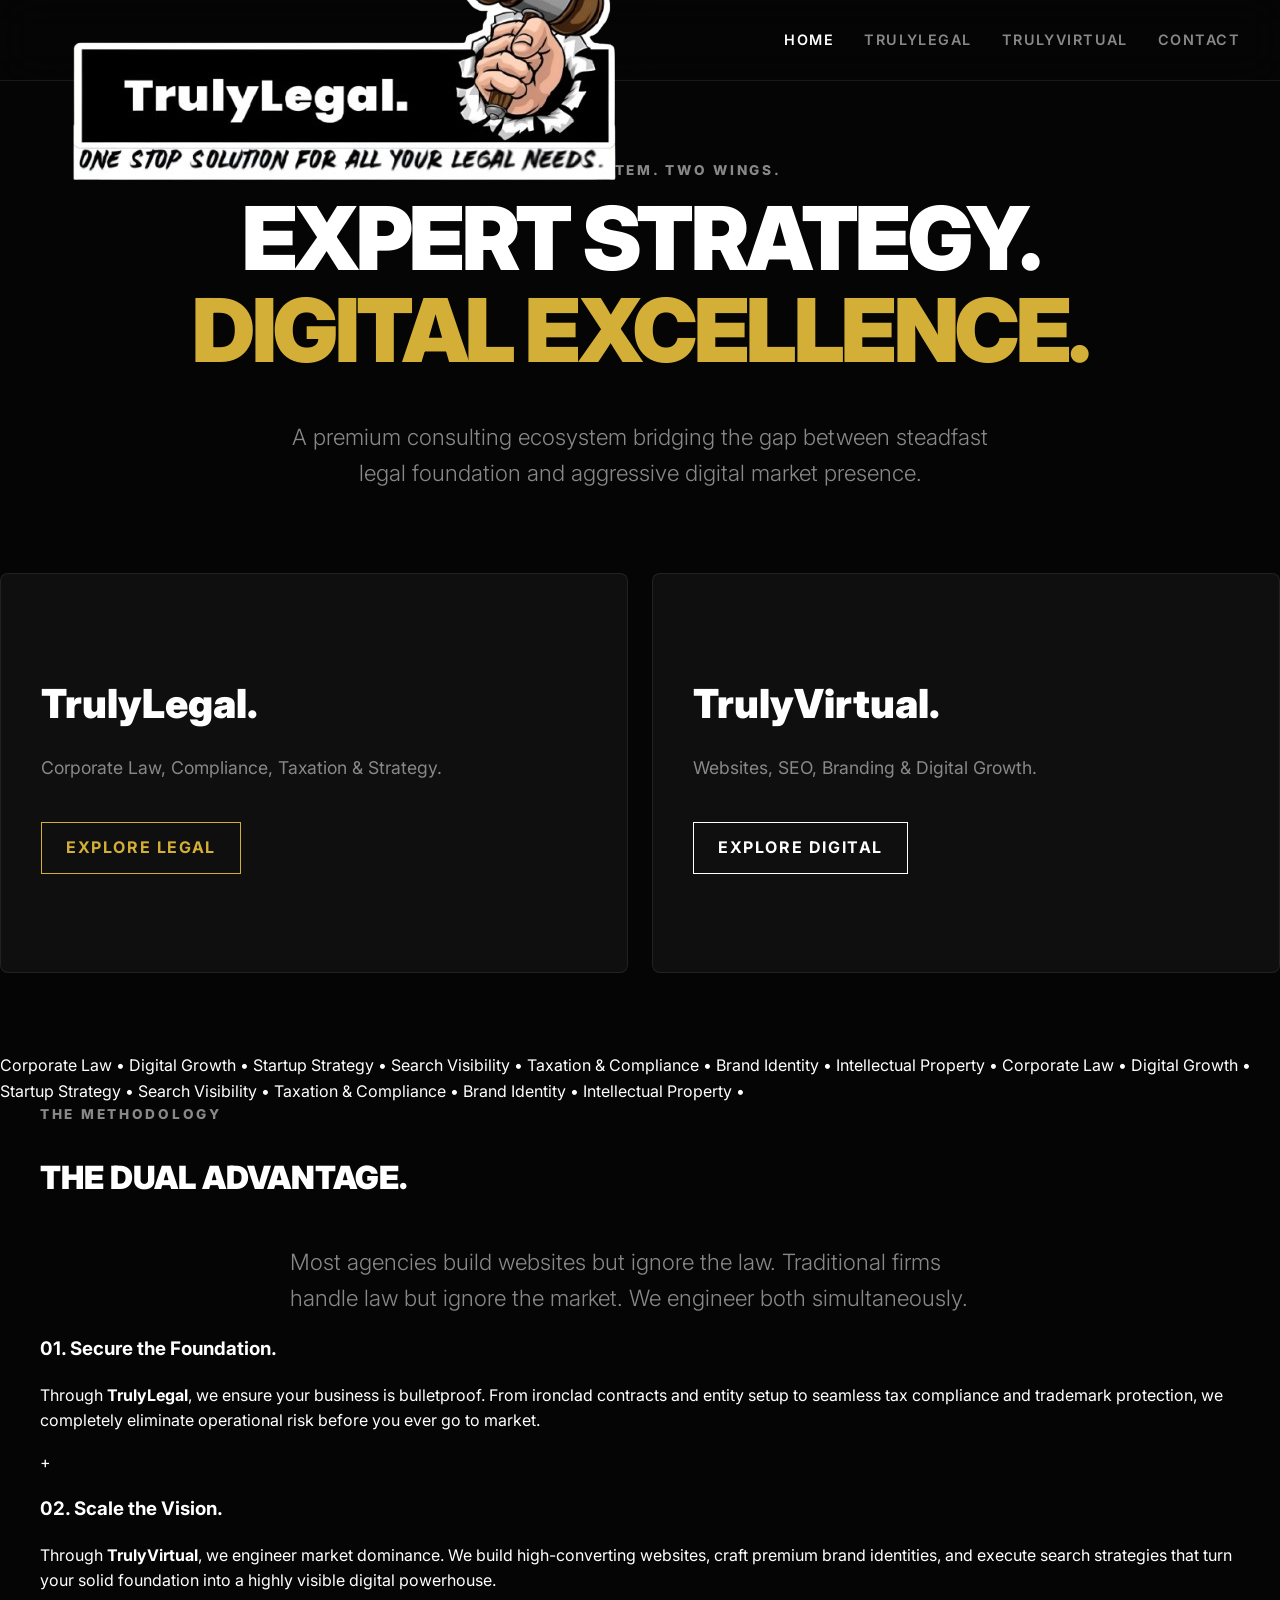
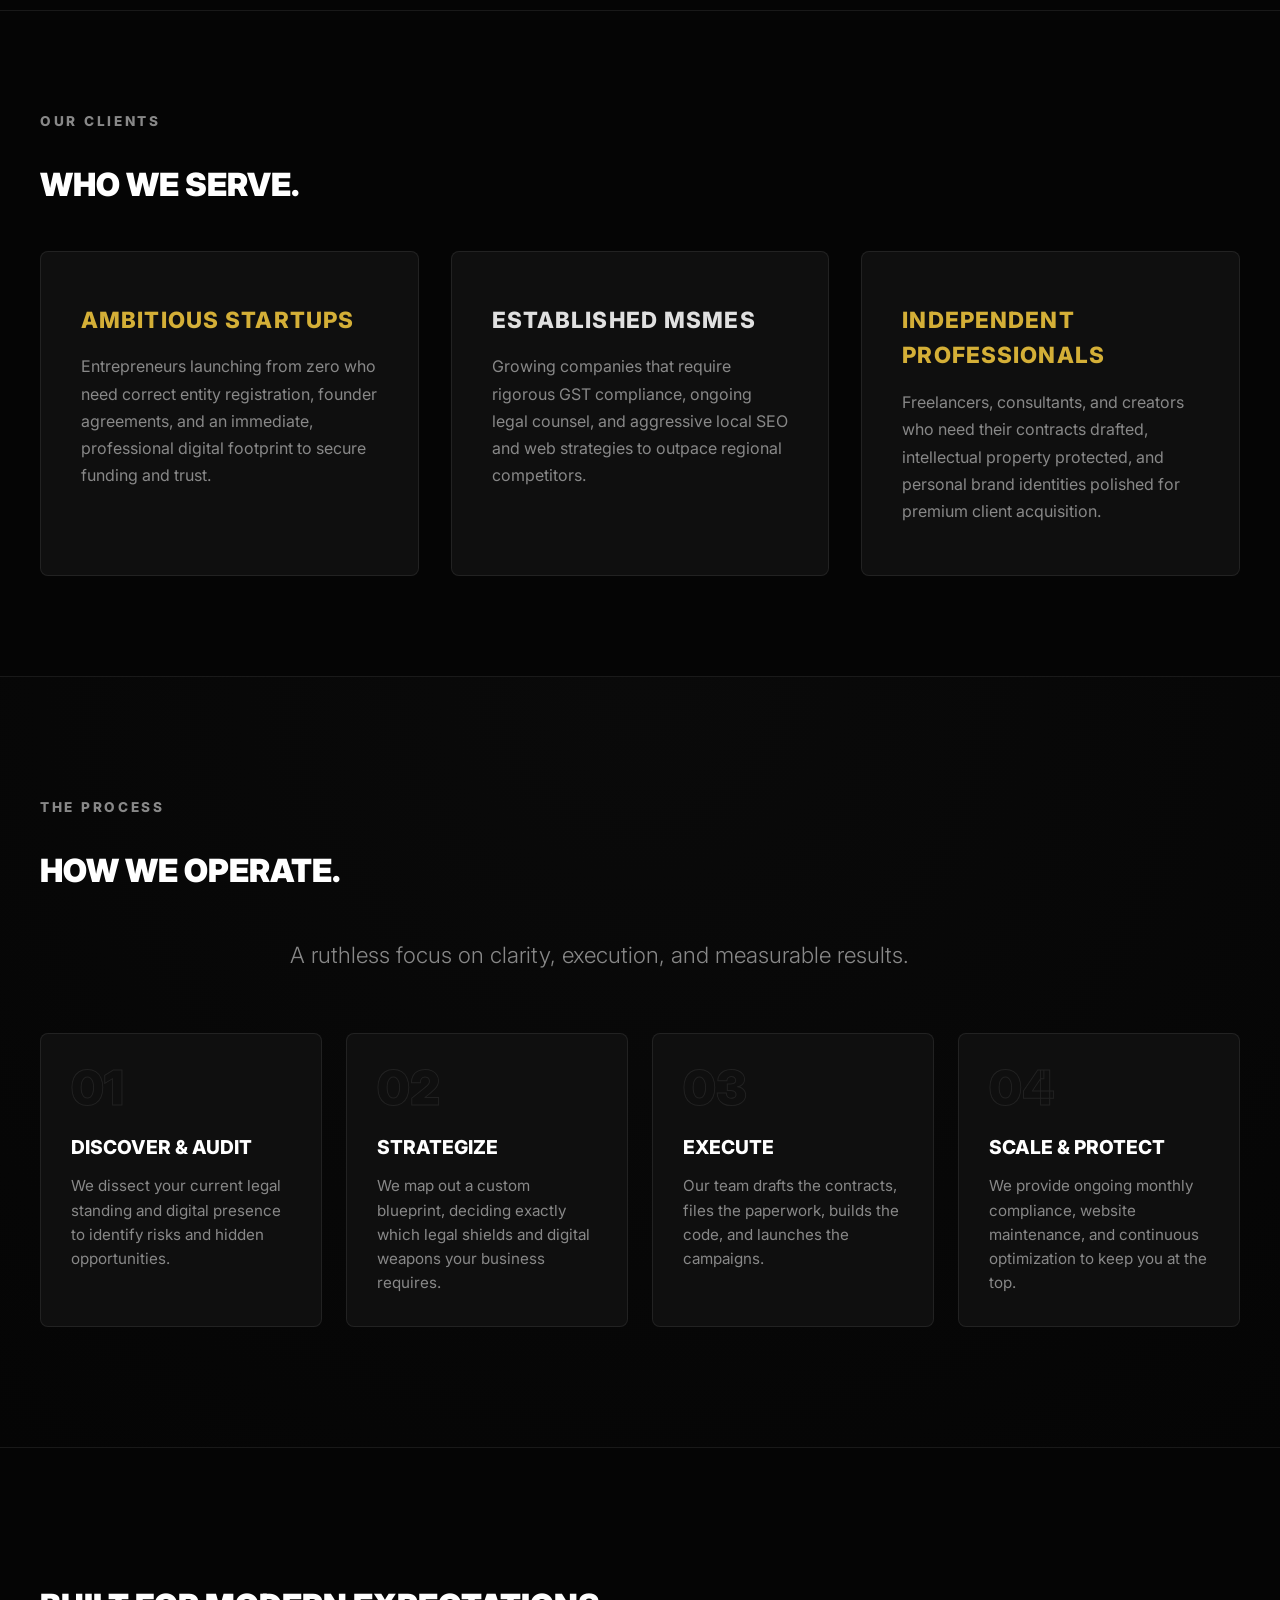
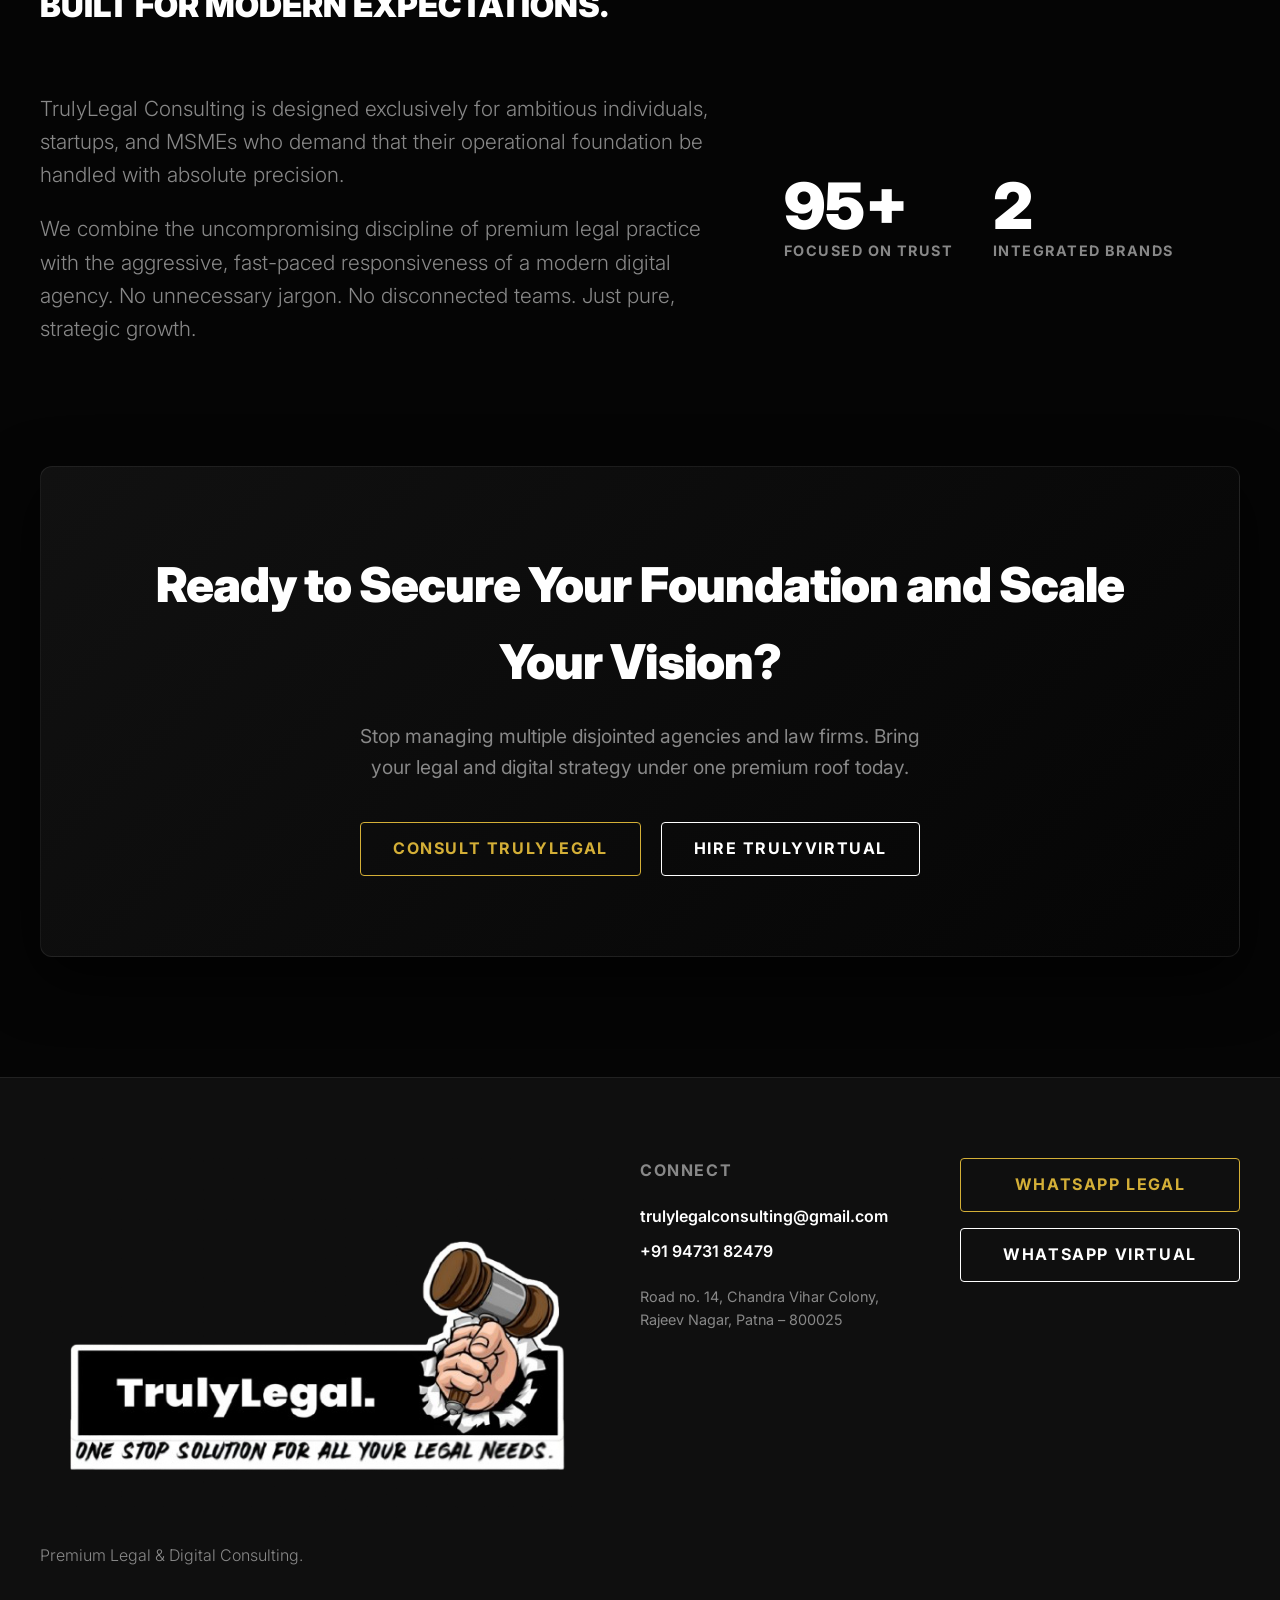
==== commit a7eecea7: "Update index.html" ====
--- a/index.html
+++ b/index.html
@@ -14,7 +14,7 @@
   <header class="site-header">
     <div class="container nav-wrap">
       <a class="brand" href="index.html">
-        <span class="brand-text">TRULYLEGAL <span class="light">CONSULTING</span></span>
+        <img src="assets/img/logo.png" alt="TrulyLegal Logo" class="header-logo">
       </a>
       <button class="nav-toggle" id="navToggle" aria-label="Toggle navigation">
         <span></span><span></span><span></span>
@@ -195,7 +195,7 @@
   <footer class="site-footer" id="contact">
     <div class="container footer-grid">
       <div class="footer-brand">
-        <h2>TRULYLEGAL.</h2>
+        <img src="assets/img/logo.png" alt="TrulyLegal Logo" class="footer-logo">
         <p>Premium Legal & Digital Consulting.</p>
       </div>
       <div class="footer-contact">
--- a/styles.css
+++ b/styles.css
@@ -1,361 +1,545 @@
-.logo {
-  height: 40px;
-  width: auto;
-  object-fit: contain;
-}
 :root {
-  --bg: #fdfaf6;
-  --bg-alt: #f8f4ef;
-  --surface: rgba(255, 255, 255, 0.65);
-  --surface-strong: rgba(255, 255, 255, 0.9);
-  --text: #1a1614;
-  --muted: #6e5d55;
-  --line: rgba(42, 29, 23, 0.08);
-  --shadow: 0 20px 40px -10px rgba(139, 93, 74, 0.08);
-  --accent: #8b5d4a;
-  --accent-2: #f39c72;
-  --accent-3: #0f766e;
-  --accent-4: #2f3d7f;
-  --chip: rgba(139, 93, 74, 0.06);
-  --chip-border: rgba(139, 93, 74, 0.12);
-  --nav: rgba(255, 255, 255, 0.6);
-  --spotlight: rgba(139, 93, 74, 0.08);
-}
-
-html[data-theme="dark"] {
-  --bg: #09090b;
-  --bg-alt: #0f0f12;
-  --surface: rgba(24, 24, 27, 0.4);
-  --surface-strong: rgba(39, 39, 42, 0.6);
-  --text: #f4f4f5;
-  --muted: #a1a1aa;
-  --line: rgba(255,255,255,0.08);
-  --shadow: 0 24px 50px -12px rgba(0, 0, 0, 0.5);
-  --accent: #d0a58c;
-  --accent-2: #ffb98b;
-  --accent-3: #61d0c5;
-  --accent-4: #92a0ff;
-  --chip: rgba(255,255,255,0.04);
-  --chip-border: rgba(255,255,255,0.08);
-  --nav: rgba(9, 9, 11, 0.6);
-  --spotlight: rgba(255, 255, 255, 0.05);
+  --bg: #050505;
+  --surface: #0f0f0f;
+  --surface-hover: #161616;
+  --border: rgba(255, 255, 255, 0.08);
+  --text: #ffffff;
+  --muted: #888888;
+  
+  --gold: #D4AF37;
+  --gold-glow: rgba(212, 175, 55, 0.15);
+  
+  --silver: #E0E0E0;
+  --silver-glow: rgba(224, 224, 224, 0.1);
 }
 
 * { box-sizing: border-box; }
 html { scroll-behavior: smooth; }
 body {
   margin: 0;
-  font-family: 'Inter', ui-sans-serif, system-ui, sans-serif;
+  font-family: 'Inter', sans-serif;
   background-color: var(--bg);
   color: var(--text);
+  line-height: 1.6;
   overflow-x: hidden;
-  transition: background-color 0.4s ease;
-}
-
+}
+
+ul { list-style: none; padding: 0; margin: 0; }
+a { color: inherit; text-decoration: none; transition: 0.3s ease; }
 img { max-width: 100%; display: block; }
-a { color: inherit; text-decoration: none; }
-button, input, textarea, select { font: inherit; }
-section { position: relative; }
+
 .container {
-  width: min(1200px, calc(100% - 40px));
+  width: min(1200px, calc(100% - 48px));
   margin-inline: auto;
-  position: relative;
-  z-index: 2;
-}
-.section { padding: 96px 0; }
-.section-tight { padding: 28px 0 0; }
-.section-alt { background: linear-gradient(180deg, transparent, rgba(139, 93, 74, 0.03)); }
-.section-label {
-  display: inline-flex;
-  align-items: center;
-  gap: 10px;
+}
+
+/* Typography Details */
+.bold-title {
+  font-size: clamp(3rem, 7vw, 5.5rem);
+  font-weight: 900;
+  letter-spacing: -0.04em;
+  line-height: 1.05;
+  margin: 10px 0 20px;
+  text-transform: uppercase;
+}
+.subtitle {
+  font-size: clamp(1.1rem, 2vw, 1.4rem);
+  color: var(--muted);
+  max-width: 700px;
+  font-weight: 300;
+}
+.kicker {
   font-size: 0.85rem;
-  font-weight: 700;
-  letter-spacing: 0.18em;
+  font-weight: 800;
+  letter-spacing: 0.2em;
   text-transform: uppercase;
-  color: var(--accent);
-  margin-bottom: 16px;
-}
-.section-label::before {
-  content: "";
-  width: 42px;
-  height: 2px;
-  background: linear-gradient(90deg, var(--accent), transparent);
-  border-radius: 2px;
-}
-
-/* Gradient Typography */
-.gradient-text {
-  background: linear-gradient(110deg, var(--accent) 0%, var(--accent-2) 50%, var(--accent-3) 100%);
-  background-size: 200% auto;
-  color: transparent;
-  -webkit-background-clip: text;
-  background-clip: text;
-  animation: shine 5s linear infinite;
-}
-@keyframes shine {
-  to { background-position: 200% center; }
-}
-
-/* Dynamic Spotlight Hover Cards */
-.spotlight-card {
-  position: relative;
-  border-radius: 24px;
-  background: var(--surface);
-  border: 1px solid var(--line);
-  box-shadow: var(--shadow);
-  backdrop-filter: blur(12px);
-  -webkit-backdrop-filter: blur(12px);
-  overflow: hidden;
-  transition: transform 0.3s cubic-bezier(0.4, 0, 0.2, 1), box-shadow 0.3s;
-}
-.spotlight-card::before {
-  content: "";
-  position: absolute;
-  inset: 0;
-  background: radial-gradient(
-    800px circle at var(--mouse-x) var(--mouse-y),
-    var(--spotlight),
-    transparent 40%
-  );
-  opacity: 0;
-  transition: opacity 0.4s ease;
-  pointer-events: none;
-  z-index: 0;
-}
-.spotlight-card:hover::before { opacity: 1; }
-.spotlight-card:hover { transform: translateY(-4px); box-shadow: 0 30px 60px -15px rgba(0,0,0,0.1); }
-.spotlight-card > * { position: relative; z-index: 1; }
-
+  color: var(--muted);
+}
+.gold-text { color: var(--gold); }
+.silver-text { color: var(--silver); }
+
+/* Navigation */
 .site-header {
-  position: sticky;
-  top: 0;
-  z-index: 50;
+  position: fixed;
+  top: 0; width: 100%; z-index: 100;
+  background: rgba(5, 5, 5, 0.8);
   backdrop-filter: blur(20px);
-  -webkit-backdrop-filter: blur(20px);
-  background: var(--nav);
-  border-bottom: 1px solid var(--line);
-  transition: all 0.3s ease;
+  border-bottom: 1px solid var(--border);
 }
 .nav-wrap {
-  display: flex;
-  align-items: center;
-  justify-content: space-between;
-  gap: 18px;
-  min-height: 76px;
-}
-.brand {
-  display: inline-flex;
-  align-items: center;
-  gap: 12px;
-  font-weight: 800;
-}
-.brand-text { display: grid; line-height: 1; }
-.brand-text strong { font-size: 1.1rem; letter-spacing: -0.02em; }
-.brand-text small { color: var(--muted); margin-top: 4px; }
-
-.site-nav { display: flex; align-items: center; gap: 8px; }
+  display: flex; justify-content: space-between; align-items: center;
+  height: 80px;
+}
+.brand-text {
+  font-size: 1.2rem; font-weight: 900; letter-spacing: 0.05em;
+}
+.brand-text .light { font-weight: 300; color: var(--muted); }
+.site-nav {
+  display: flex; gap: 30px; align-items: center;
+}
 .site-nav a {
-  padding: 10px 16px;
-  border-radius: 999px;
-  color: var(--muted);
-  font-weight: 500;
-  transition: 0.3s ease;
-}
-.site-nav a:hover, .site-nav a:focus-visible {
-  background: var(--chip);
-  color: var(--text);
-}
-.site-nav .nav-cta {
-  background: linear-gradient(135deg, var(--accent), var(--accent-2));
-  color: white;
-  box-shadow: 0 8px 16px rgba(139, 93, 74, 0.2);
-  margin-left: 8px;
-}
-.site-nav .nav-cta:hover { transform: translateY(-2px); box-shadow: 0 12px 20px rgba(139, 93, 74, 0.3); }
-
-.nav-toggle, .theme-toggle, .back-to-top {
-  border: 1px solid var(--line);
-  background: var(--surface);
-  color: var(--text);
-  cursor: pointer;
-  border-radius: 14px;
-  backdrop-filter: blur(8px);
-  box-shadow: var(--shadow);
-  transition: 0.3s;
-}
-.theme-toggle { width: 44px; height: 44px; display: grid; place-items: center; }
-.theme-toggle:hover { background: var(--chip); transform: rotate(15deg); }
+  font-size: 0.9rem; font-weight: 600; text-transform: uppercase; letter-spacing: 0.1em;
+  color: var(--muted);
+}
+.site-nav a:hover, .site-nav a.active { color: var(--text); }
+.site-nav a.active.gold-text { color: var(--gold); }
+.site-nav a.active.silver-text { color: var(--silver); }
+
+/* Nav Toggle for Mobile */
 .nav-toggle {
-  display: none; width: 48px; height: 44px; padding: 0 12px; flex-direction: column; justify-content: center; gap: 5px;
-}
-.nav-toggle span { display: block; height: 2px; border-radius: 999px; background: currentColor; transition: 0.3s; }
-.theme-icon { font-size: 1.1rem; }
-
-.hero { padding-top: 60px; }
-.hero-grid { display: grid; grid-template-columns: 1.25fr 0.85fr; gap: 40px; align-items: center; }
-.glow-border {
-  display: inline-flex;
-  align-items: center;
-  padding: 10px 18px;
-  border-radius: 999px;
-  background: var(--surface);
-  border: 1px solid var(--line);
-  color: var(--muted);
-  font-size: 0.92rem;
-  font-weight: 600;
-  box-shadow: 0 0 20px rgba(139, 93, 74, 0.1) inset;
-}
-.hero h3 { margin: 24px 0 16px; display: grid; gap: 8px; }
-.hero h3 .gradient-text { font-size: clamp(3rem, 6.5vw, 5.5rem); line-height: 1; letter-spacing: -0.04em; font-weight: 900; }
-.hero h4 { display: flex; flex-direction: column; gap: 6px; margin-bottom: 24px; }
-.hero h4 small { font-size: clamp(1.1rem, 2vw, 1.3rem); color: var(--text); font-weight: 700; }
-.hero h4 em { font-style: normal; font-size: clamp(1.2rem, 2.5vw, 1.5rem); color: var(--accent); font-weight: 800; }
-.hero-text { max-width: 60ch; font-size: 1.1rem; line-height: 1.7; color: var(--muted); }
-.hero-actions, .contact-row { display: flex; flex-wrap: wrap; gap: 16px; margin: 32px 0 0; }
-
+  display: none; width: 40px; height: 40px; background: none; border: none;
+  flex-direction: column; justify-content: center; gap: 6px; cursor: pointer;
+}
+.nav-toggle span { display: block; width: 100%; height: 2px; background: var(--text); }
+
+/* Buttons */
 .btn {
   display: inline-flex; align-items: center; justify-content: center;
-  min-height: 52px; padding: 0 24px; border-radius: 16px; font-weight: 700;
-  letter-spacing: -0.01em; transition: all 0.3s cubic-bezier(0.4, 0, 0.2, 1); cursor: pointer; border: 1px solid transparent;
-}
-.btn:hover { transform: translateY(-3px); }
-.btn-primary {
-  background: linear-gradient(135deg, var(--accent), var(--accent-2));
-  color: white; box-shadow: 0 10px 20px -5px rgba(139, 93, 74, 0.4);
-}
-.btn-primary:hover { box-shadow: 0 15px 25px -5px rgba(139, 93, 74, 0.5); }
-.btn-secondary { background: var(--surface-strong); border-color: var(--line); color: var(--text); }
-.btn-secondary:hover { background: var(--bg); border-color: var(--accent); }
-.btn-tertiary { background: linear-gradient(135deg, var(--accent-3), var(--accent-4)); color: white; }
-
-.hero-pills { display: flex; flex-wrap: wrap; gap: 10px; margin-top: 32px; }
-.hero-pills span, .profile-badges span, .tag-cloud span, .ticker-track span {
-  display: inline-flex; align-items: center; padding: 10px 16px; border-radius: 999px;
-  background: var(--surface); border: 1px solid var(--line); color: var(--muted); font-size: 0.95rem; font-weight: 500;
-}
-.stats-grid { margin-top: 40px; display: grid; grid-template-columns: repeat(4, minmax(0, 1fr)); gap: 16px; }
-.stat-card { padding: 20px; text-align: center; }
-.stat-card strong { display: block; font-size: 2.2rem; font-weight: 900; letter-spacing: -0.05em; margin-bottom: 4px; background: linear-gradient(to right, var(--text), var(--muted)); -webkit-background-clip: text; color: transparent;}
-.stat-card span { color: var(--muted); font-size: 0.9rem; font-weight: 500; }
-
-.hero-panel { display: grid; gap: 20px; perspective: 1000px; }
-.floating-card { padding: 28px; background: var(--surface-strong); }
-.card-top { display: flex; justify-content: space-between; gap: 12px; align-items: center; }
-.card-kicker { color: var(--muted); font-size: 0.85rem; font-weight: 800; letter-spacing: 0.15em; text-transform: uppercase; }
-.badge { display: inline-flex; align-items: center; padding: 8px 14px; border-radius: 999px; background: linear-gradient(135deg, var(--accent), var(--accent-2)); color: white; font-weight: 800; font-size: 0.85rem; }
-.badge-alt { background: linear-gradient(135deg, var(--accent-3), var(--accent-4)); }
-.feature-list { margin: 20px 0 0; padding: 0 0 0 18px; display: grid; gap: 12px; line-height: 1.6; color: var(--text); font-weight: 500; }
-.feature-list li::marker { color: var(--accent); }
-.legal-card { animation: floatY 7s ease-in-out infinite; }
-.digital-card { animation: floatY 8.5s ease-in-out infinite reverse; }
-
-.mini-cta { display: flex; align-items: center; justify-content: space-between; gap: 16px; padding: 20px 24px; background: linear-gradient(135deg, rgba(139,93,74,0.05), rgba(15,118,110,0.05)); }
-.mini-cta strong, .note-box strong { display: block; font-size: 1.1rem; font-weight: 800; }
-.mini-cta span, .note-box p { color: var(--muted); margin-top: 6px; line-height: 1.6; }
-
-.ticker { overflow: hidden; padding-bottom: 24px; border-bottom: 1px solid var(--line); }
-.ticker-track { display: flex; gap: 16px; width: max-content; animation: marquee 30s linear infinite; }
-
-.split-grid, .contact-grid { display: grid; grid-template-columns: repeat(2, minmax(0, 1fr)); gap: 32px; }
-.panel { padding: 40px; }
-.panel-accent { background: radial-gradient(circle at top right, rgba(243,156,114,0.1), transparent 40%), var(--surface); }
-.panel h2, .section-head h2 { margin: 0 0 18px; font-size: clamp(2.2rem, 4.5vw, 3.5rem); line-height: 1.1; letter-spacing: -0.04em; font-weight: 800; }
-.panel h3 { margin: 0 0 14px; font-size: 1.6rem; font-weight: 800; }
-.panel p { line-height: 1.8; color: var(--muted); font-size: 1.05rem; }
-
-.about-notes { display: grid; gap: 16px; margin-top: 28px; }
-.about-notes div { padding: 18px 24px; }
-.about-notes span { display: block; color: var(--accent); font-size: 0.85rem; font-weight: 700; text-transform: uppercase; letter-spacing: 0.1em; margin-bottom: 8px; }
-.about-notes strong { display: block; line-height: 1.5; font-size: 1.1rem; }
-
-.section-head { display: flex; justify-content: space-between; gap: 32px; align-items: end; margin-bottom: 40px; }
-.section-head p { max-width: 50ch; color: var(--muted); line-height: 1.7; font-size: 1.1rem; margin: 0; }
-
-.filter-bar { display: flex; gap: 12px; flex-wrap: wrap; margin-bottom: 32px; }
-.filter { min-height: 46px; padding: 0 20px; border-radius: 999px; border: 1px solid var(--line); background: var(--surface); color: var(--muted); font-weight: 600; cursor: pointer; transition: 0.3s; }
-.filter.active, .filter:hover { background: linear-gradient(135deg, var(--accent), var(--accent-2)); color: white; box-shadow: 0 8px 16px rgba(139, 93, 74, 0.2); border-color: transparent; }
-
-.service-grid { display: grid; grid-template-columns: repeat(3, minmax(0, 1fr)); gap: 24px; }
-.service-card { padding: 32px; }
-.service-icon { display: inline-grid; place-items: center; width: 56px; height: 56px; border-radius: 18px; background: linear-gradient(135deg, var(--accent), var(--accent-2)); color: white; font-weight: 900; font-size: 1.2rem; margin-bottom: 24px; box-shadow: 0 10px 20px -5px rgba(139, 93, 74, 0.4); }
-.service-card h3 { margin: 0 0 14px; font-size: 1.3rem; font-weight: 800; }
-.service-card p { color: var(--muted); line-height: 1.7; margin-bottom: 20px; }
-.service-card ul { margin: 0; padding-left: 18px; color: var(--text); line-height: 1.8; font-weight: 500; }
-
-.timeline { display: grid; grid-template-columns: repeat(4, minmax(0, 1fr)); gap: 24px; }
-.timeline-step { padding: 32px; }
-.step-number { display: inline-grid; place-items: center; width: 50px; height: 50px; border-radius: 16px; background: linear-gradient(135deg, var(--accent-3), var(--accent-4)); color: white; font-weight: 900; font-size: 1.1rem; box-shadow: 0 10px 20px -5px rgba(15, 118, 110, 0.4); }
-.timeline-step h3 { margin: 20px 0 12px; font-size: 1.4rem; font-weight: 800; }
-.timeline-step p { margin: 0; color: var(--muted); line-height: 1.7; }
-
-.benefit-grid { display: grid; gap: 16px; margin-top: 24px; }
-.benefit { padding: 24px; }
-.benefit h3 { margin: 0 0 8px; font-size: 1.15rem; font-weight: 800; }
-
-.faq-list { display: grid; gap: 16px; }
-.faq-item { padding: 8px 24px; }
-.faq-item summary { cursor: pointer; padding: 20px 0; font-weight: 800; font-size: 1.1rem; list-style: none; }
-.faq-item p { margin: 0 0 24px; color: var(--muted); line-height: 1.8; font-size: 1.05rem; }
-
-.contact-section { padding-bottom: 120px; }
-.contact-cards { display: grid; gap: 16px; margin-top: 32px; }
-.contact-card { display: grid; gap: 8px; padding: 24px; }
-.contact-card span { color: var(--muted); font-size: 0.95rem; font-weight: 600; text-transform: uppercase; letter-spacing: 0.05em; }
-.contact-card strong { line-height: 1.6; font-size: 1.1rem; overflow-wrap: anywhere; }
-
-.contact-form { display: grid; gap: 20px; }
-.contact-form label { display: grid; gap: 10px; }
-.contact-form span { font-weight: 700; color: var(--text); font-size: 0.95rem; }
-.contact-form input, .contact-form textarea, .contact-form select { width: 100%; padding: 16px 20px; border-radius: 16px; border: 1px solid var(--line); background: var(--surface-strong); color: var(--text); outline: none; transition: 0.3s; box-shadow: 0 4px 12px rgba(0,0,0,0.02) inset; }
-.contact-form input:focus, .contact-form textarea:focus, .contact-form select:focus { border-color: var(--accent); box-shadow: 0 0 0 4px rgba(139,93,74,0.15); background: var(--bg); }
-
-.floating-whatsapp { position: fixed; right: 24px; bottom: 24px; z-index: 60; display: inline-flex; align-items: center; gap: 10px; padding: 16px 24px; border-radius: 999px; background: linear-gradient(135deg, #26d366, #128c7e); color: white; font-weight: 800; box-shadow: 0 12px 24px rgba(38, 211, 102, 0.4); transition: 0.3s cubic-bezier(0.4, 0, 0.2, 1); }
-.floating-whatsapp:hover { transform: translateY(-4px) scale(1.05); }
-.back-to-top { position: fixed; right: 24px; bottom: 90px; z-index: 59; width: 50px; height: 50px; opacity: 0; pointer-events: none; transition: 0.3s; font-size: 1.2rem; font-weight: bold; }
-.back-to-top.show { opacity: 1; pointer-events: auto; }
-.back-to-top:hover { background: var(--chip); transform: translateY(-4px); }
-
-.site-footer { border-top: 1px solid var(--line); padding: 48px 0; background: var(--surface); backdrop-filter: blur(10px); }
-.footer-grid { display: grid; grid-template-columns: 1.5fr 1fr 1fr; gap: 40px; }
-.site-footer strong { display: block; margin-bottom: 12px; font-size: 1.1rem; font-weight: 800; }
-.site-footer p { margin: 6px 0; color: var(--muted); line-height: 1.7; font-weight: 500; }
-
-/* Cinematic Animated Background Orbs */
-.bg-orb { position: fixed; border-radius: 50%; filter: blur(80px); -webkit-filter: blur(80px); opacity: 0.5; pointer-events: none; z-index: 0; animation: breathingOrb 15s infinite alternate ease-in-out; mix-blend-mode: multiply; }
-html[data-theme="dark"] .bg-orb { mix-blend-mode: screen; opacity: 0.2; }
-.orb-a { width: 45vw; height: 45vw; background: radial-gradient(circle, var(--accent-2), transparent); top: -10%; left: -10%; }
-.orb-b { width: 35vw; height: 35vw; background: radial-gradient(circle, var(--accent-3), transparent); right: -5%; top: 40%; animation-delay: -5s; }
-.orb-c { width: 40vw; height: 40vw; background: radial-gradient(circle, var(--accent-4), transparent); left: 10%; bottom: -15%; animation-delay: -10s; }
-
-@keyframes breathingOrb { 0% { transform: scale(1) translate(0, 0); } 100% { transform: scale(1.2) translate(5%, 5%); } }
-@keyframes floatY { 0%, 100% { transform: translateY(0); } 50% { transform: translateY(-12px); } }
-@keyframes marquee { from { transform: translateX(0); } to { transform: translateX(-50%); } }
-
-/* Advanced Reveal Animation */
-.reveal { opacity: 0; transform: translateY(40px) scale(0.96); filter: blur(10px); transition: opacity 0.8s cubic-bezier(0.25, 1, 0.5, 1), transform 0.8s cubic-bezier(0.25, 1, 0.5, 1), filter 0.8s ease; }
-.reveal.in-view { opacity: 1; transform: translateY(0) scale(1); filter: blur(0); }
-
-@media (max-width: 1120px) {
-  .hero-grid, .split-grid, .contact-grid, .footer-grid { grid-template-columns: 1fr; }
-  .service-grid { grid-template-columns: repeat(2, minmax(0, 1fr)); }
-  .timeline { grid-template-columns: repeat(2, minmax(0, 1fr)); }
-  .section-head { flex-direction: column; align-items: start; }
-}
-@media (max-width: 840px) {
-  .site-nav { position: absolute; right: 20px; left: 20px; top: 90px; display: grid; gap: 12px; padding: 24px; border-radius: 24px; background: var(--surface-strong); backdrop-filter: blur(20px); border: 1px solid var(--line); box-shadow: var(--shadow); transform: scaleY(0.95) translateY(-10px); transform-origin: top; opacity: 0; pointer-events: none; transition: 0.4s cubic-bezier(0.4, 0, 0.2, 1); }
-  .site-nav.open { opacity: 1; pointer-events: auto; transform: scaleY(1) translateY(0); }
-  .nav-toggle { display: inline-flex; }
-  .site-header .theme-toggle { margin-left: auto; }
-  .stats-grid, .service-grid, .timeline { grid-template-columns: 1fr; }
-  .mini-cta { flex-direction: column; align-items: start; }
-  .hero h3 .gradient-text { font-size: clamp(2.5rem, 10vw, 3.5rem); }
-}
-@media (max-width: 520px) {
-  .section { padding: 64px 0; }
-  .brand-text small { display: none; }
-  .panel, .service-card, .timeline-step, .contact-card { padding: 24px; }
-  .floating-whatsapp span { display: none; }
-  .floating-whatsapp { right: 16px; bottom: 16px; padding: 14px; }
-  .back-to-top { right: 16px; bottom: 80px; }
-}
+  height: 54px; padding: 0 32px; font-weight: 700; text-transform: uppercase; letter-spacing: 0.1em;
+  border-radius: 4px; cursor: pointer; border: 1px solid transparent;
+}
+.gold-btn {
+  background: transparent; color: var(--gold); border-color: var(--gold);
+}
+.gold-btn:hover { background: var(--gold); color: var(--bg); box-shadow: 0 0 30px var(--gold-glow); }
+
+.silver-btn {
+  background: transparent; color: var(--text); border-color: var(--text);
+}
+.silver-btn:hover { background: var(--text); color: var(--bg); box-shadow: 0 0 30px var(--silver-glow); }
+
+/* Index Split Hero */
+.hero-split {
+  padding: 160px 0 80px; min-height: 100vh;
+  display: flex; flex-direction: column; align-items: center;
+}
+.hero-center { text-align: center; margin-bottom: 60px; display: flex; flex-direction: column; align-items: center; }
+.split-container {
+  display: grid; grid-template-columns: 1fr 1fr; gap: 24px; width: 100%;
+}
+.split-card {
+  position: relative; padding: 60px 40px; border: 1px solid var(--border);
+  background: var(--surface); border-radius: 8px; overflow: hidden;
+  display: flex; flex-direction: column; justify-content: center; min-height: 400px;
+}
+.split-card h2 { font-size: 2.5rem; font-weight: 900; margin: 0 0 10px; }
+.split-card p { color: var(--muted); font-size: 1.1rem; margin-bottom: 40px; }
+.explore-btn {
+  display: inline-flex; align-items: center; padding: 12px 24px; font-weight: 700;
+  text-transform: uppercase; letter-spacing: 0.1em; border: 1px solid; width: max-content;
+}
+.card-legal:hover { border-color: var(--gold); }
+.card-legal:hover .explore-btn { background: var(--gold); color: var(--bg); }
+.card-virtual:hover { border-color: var(--text); }
+.card-virtual:hover .explore-btn { background: var(--text); color: var(--bg); }
+
+/* Internal Page Heros */
+.page-hero { padding: 180px 0 80px; border-bottom: 1px solid var(--border); }
+
+/* Premium Cards Grid */
+.service-section { padding: 80px 0; }
+.service-grid {
+  display: grid; grid-template-columns: repeat(3, 1fr); gap: 24px;
+}
+.premium-card {
+  background: var(--surface); border: 1px solid var(--border); padding: 40px;
+  border-radius: 8px; transition: 0.4s ease;
+}
+.premium-card:hover { transform: translateY(-10px); background: var(--surface-hover); }
+.premium-card h3 { font-size: 1.4rem; font-weight: 800; margin: 0 0 16px; text-transform: uppercase; }
+.premium-card p { color: var(--muted); margin-bottom: 24px; }
+.premium-card ul { border-top: 1px solid var(--border); padding-top: 20px; }
+.premium-card ul li { color: var(--text); font-weight: 600; margin-bottom: 10px; font-size: 0.95rem; }
+.premium-card ul li::before { content: "— "; color: var(--gold); }
+.virtual-card ul li::before { color: var(--silver); }
+.premium-card:hover { border-color: var(--gold); box-shadow: 0 20px 40px var(--gold-glow); }
+.virtual-card:hover { border-color: var(--silver); box-shadow: 0 20px 40px var(--silver-glow); }
+
+/* About Section */
+.about-section { padding: 100px 0; border-top: 1px solid var(--border); }
+.section-title { font-size: 2rem; font-weight: 900; margin-bottom: 40px; text-transform: uppercase; }
+.about-grid { display: grid; grid-template-columns: 1.5fr 1fr; gap: 60px; align-items: center; }
+.about-text p { font-size: 1.3rem; font-weight: 300; color: var(--muted); }
+.about-stats { display: flex; gap: 40px; }
+.stat strong { display: block; font-size: 4rem; font-weight: 900; line-height: 1; color: var(--text); }
+.stat span { font-size: 0.9rem; text-transform: uppercase; letter-spacing: 0.1em; color: var(--muted); font-weight: 700; }
+
+/* Footer */
+.site-footer {
+  border-top: 1px solid var(--border); padding: 80px 0; background: var(--surface);
+}
+.footer-grid {
+  display: grid; grid-template-columns: 2fr 1fr 1fr; gap: 40px;
+}
+.footer-brand h2 { font-size: 2rem; font-weight: 900; margin: 0 0 10px; }
+.footer-brand p { color: var(--muted); font-weight: 300; }
+.footer-contact h4 { text-transform: uppercase; letter-spacing: 0.1em; margin: 0 0 20px; color: var(--muted); }
+.footer-contact a { display: block; color: var(--text); margin-bottom: 10px; font-weight: 600; }
+.footer-contact a:hover { color: var(--gold); }
+.footer-contact p { color: var(--muted); margin-top: 20px; font-size: 0.9rem; }
+.footer-actions { display: flex; flex-direction: column; gap: 16px; }
+
+/* Reveal Animation */
+.reveal {
+  opacity: 0; transform: translateY(30px);
+  transition: all 1s cubic-bezier(0.16, 1, 0.3, 1);
+}
+.reveal.in-view { opacity: 1; transform: translateY(0); }
+
+/* --- TRULYVIRTUAL SPECIFIC STYLES --- */
+.tv-hero {
+  display: flex;
+  flex-direction: column;
+  justify-content: center;
+}
+.hero-logo-wrapper {
+  margin-bottom: 30px;
+  max-width: 450px;
+}
+.tv-brand-logo {
+  width: 100%;
+  height: auto;
+  border-radius: 8px;
+  box-shadow: 0 10px 30px rgba(0,0,0,0.5);
+  border: 1px solid var(--border);
+}
+
+/* Pricing Section */
+.pricing-section {
+  padding: 40px 0 120px;
+}
+.pricing-disclaimer {
+  background: rgba(224, 224, 224, 0.03);
+  border-left: 4px solid var(--silver);
+  padding: 24px 32px;
+  border-radius: 0 8px 8px 0;
+  margin-bottom: 60px;
+}
+.pricing-disclaimer p {
+  color: var(--muted);
+  font-size: 0.95rem;
+  margin-bottom: 12px;
+}
+.pricing-disclaimer p:last-child {
+  margin-bottom: 0;
+}
+.pricing-disclaimer strong {
+  color: var(--text);
+  letter-spacing: 0.05em;
+}
+
+.subsection-title {
+  font-size: 1.5rem;
+  font-weight: 800;
+  text-transform: uppercase;
+  letter-spacing: 0.1em;
+  margin-bottom: 30px;
+  border-bottom: 1px solid var(--border);
+  padding-bottom: 16px;
+}
+
+/* Pricing Grid */
+.pricing-grid {
+  display: grid;
+  grid-template-columns: repeat(2, 1fr);
+  gap: 24px;
+}
+.price-card {
+  background: var(--surface);
+  border: 1px solid var(--border);
+  padding: 40px;
+  border-radius: 12px;
+  display: flex;
+  flex-direction: column;
+  transition: 0.4s ease;
+}
+.price-card:hover {
+  transform: translateY(-8px);
+  border-color: var(--silver);
+  box-shadow: 0 20px 40px var(--silver-glow);
+}
+.highlight-card {
+  background: linear-gradient(145deg, var(--surface), rgba(224, 224, 224, 0.05));
+  border-color: rgba(224, 224, 224, 0.3);
+}
+.card-header {
+  display: flex;
+  justify-content: space-between;
+  align-items: flex-start;
+  margin-bottom: 16px;
+  border-bottom: 1px solid var(--border);
+  padding-bottom: 24px;
+}
+.card-header h4 {
+  font-size: 1.3rem;
+  font-weight: 800;
+  margin: 0;
+  max-width: 60%;
+}
+.card-header .price {
+  font-size: 2rem;
+  font-weight: 900;
+  color: var(--silver);
+  line-height: 1;
+}
+.target-audience {
+  color: var(--muted);
+  font-size: 0.95rem;
+  font-style: italic;
+  margin-bottom: 24px;
+  flex-grow: 1;
+}
+.deliverables {
+  list-style: none;
+  padding: 0;
+  margin: 0;
+}
+.deliverables li {
+  position: relative;
+  padding-left: 24px;
+  margin-bottom: 12px;
+  font-size: 0.95rem;
+  color: var(--text);
+}
+.deliverables li::before {
+  content: "✓";
+  position: absolute;
+  left: 0;
+  color: var(--silver);
+  font-weight: 900;
+}
+
+/* Standalone Services List */
+.services-list-grid {
+  display: flex;
+  flex-direction: column;
+  gap: 16px;
+}
+.service-row {
+  display: flex;
+  justify-content: space-between;
+  align-items: center;
+  background: var(--surface);
+  border: 1px solid var(--border);
+  padding: 32px 40px;
+  border-radius: 12px;
+  transition: 0.3s ease;
+}
+.service-row:hover {
+  border-color: rgba(224, 224, 224, 0.4);
+  background: var(--surface-hover);
+}
+.row-info {
+  max-width: 70%;
+}
+.row-info h4 {
+  font-size: 1.2rem;
+  font-weight: 800;
+  margin: 0 0 8px;
+  color: var(--text);
+}
+.row-info p {
+  margin: 0;
+  color: var(--muted);
+  font-size: 0.95rem;
+}
+.row-price {
+  text-align: right;
+  display: flex;
+  flex-direction: column;
+}
+.row-price .price {
+  font-size: 1.8rem;
+  font-weight: 900;
+  color: var(--silver);
+  line-height: 1;
+}
+.row-price .term {
+  color: var(--muted);
+  font-size: 0.85rem;
+  text-transform: uppercase;
+  letter-spacing: 0.1em;
+  margin-top: 4px;
+}
+
+/* CTA Banner */
+.cta-banner {
+  margin-top: 80px;
+  background: linear-gradient(45deg, var(--surface), #1a1a1a);
+  border: 1px solid var(--border);
+  border-radius: 12px;
+  padding: 60px;
+  text-align: center;
+}
+.cta-banner h2 {
+  font-size: 2.5rem;
+  font-weight: 900;
+  margin: 0 0 16px;
+}
+.cta-banner p {
+  color: var(--muted);
+  font-size: 1.1rem;
+  margin-bottom: 32px;
+}
+
+/* Responsive adjustments */
+@media (max-width: 992px) {
+  .split-container, .service-grid { grid-template-columns: 1fr 1fr; }
+  .about-grid, .footer-grid { grid-template-columns: 1fr; gap: 40px; }
+  .pricing-grid { grid-template-columns: 1fr; }
+  .service-row { flex-direction: column; align-items: flex-start; gap: 24px; }
+  .row-info { max-width: 100%; }
+  .row-price { text-align: left; }
+}
+@media (max-width: 768px) {
+  .site-nav {
+    position: absolute; top: 80px; left: 0; width: 100%; background: var(--surface);
+    flex-direction: column; padding: 40px; border-bottom: 1px solid var(--border);
+    clip-path: polygon(0 0, 100% 0, 100% 0, 0 0); transition: 0.4s ease;
+  }
+  .site-nav.open { clip-path: polygon(0 0, 100% 0, 100% 100%, 0 100%); }
+  .nav-toggle { display: flex; }
+  .split-container, .service-grid { grid-template-columns: 1fr; }
+  .hero-split { padding-top: 120px; }
+  .bold-title { font-size: 2.5rem; }
+}
+/* --- ADDITIONAL HOMEPAGE SECTIONS --- */
+
+/* Who We Serve / Target Audience */
+.target-audience-section {
+  padding: 100px 0;
+  border-top: 1px solid var(--border);
+  background: var(--bg);
+}
+.audience-grid {
+  display: grid;
+  grid-template-columns: repeat(3, 1fr);
+  gap: 32px;
+}
+.audience-card {
+  background: var(--surface);
+  border: 1px solid var(--border);
+  padding: 50px 40px;
+  border-radius: 8px;
+  transition: 0.4s ease;
+}
+.audience-card:hover {
+  background: var(--surface-hover);
+  transform: translateY(-8px);
+}
+.audience-card h4 {
+  font-size: 1.4rem;
+  font-weight: 800;
+  margin: 0 0 16px;
+  text-transform: uppercase;
+  letter-spacing: 0.05em;
+}
+.audience-card p {
+  color: var(--muted);
+  line-height: 1.7;
+  margin: 0;
+}
+
+/* The Workflow Section */
+.workflow-section {
+  padding: 120px 0;
+  border-top: 1px solid var(--border);
+  background: radial-gradient(circle at top, #0a0a0a 0%, var(--bg) 100%);
+}
+.workflow-grid {
+  display: grid;
+  grid-template-columns: repeat(4, 1fr);
+  gap: 24px;
+  margin-top: 60px;
+}
+.workflow-step {
+  position: relative;
+  padding: 30px;
+  border: 1px solid var(--border);
+  background: var(--surface);
+  border-radius: 8px;
+  transition: 0.3s ease;
+}
+.workflow-step:hover {
+  border-color: rgba(255,255,255,0.2);
+  transform: translateY(-5px);
+}
+.step-number {
+  font-size: 3rem;
+  font-weight: 900;
+  color: transparent;
+  -webkit-text-stroke: 1px var(--border);
+  margin-bottom: 20px;
+  line-height: 1;
+  transition: 0.3s ease;
+}
+.workflow-step:hover .step-number {
+  -webkit-text-stroke: 1px var(--text);
+  color: rgba(255,255,255,0.05);
+}
+.workflow-step h4 {
+  font-size: 1.2rem;
+  font-weight: 800;
+  margin: 0 0 12px;
+  text-transform: uppercase;
+}
+.workflow-step p {
+  color: var(--muted);
+  margin: 0;
+  font-size: 0.95rem;
+}
+
+/* Grand CTA Banner */
+.grand-cta-section {
+  padding: 0 0 120px;
+}
+.grand-cta-box {
+  background: linear-gradient(135deg, #111 0%, #050505 100%);
+  border: 1px solid var(--border);
+  padding: 80px;
+  border-radius: 12px;
+  text-align: center;
+  box-shadow: 0 20px 60px rgba(0,0,0,0.8);
+}
+.grand-cta-box h2 {
+  font-size: clamp(2rem, 4vw, 3rem);
+  font-weight: 900;
+  margin: 0 0 20px;
+  letter-spacing: -0.02em;
+}
+.grand-cta-box p {
+  font-size: 1.2rem;
+  color: var(--muted);
+  max-width: 600px;
+  margin: 0 auto 40px;
+}
+.cta-actions {
+  display: flex;
+  justify-content: center;
+  gap: 20px;
+  flex-wrap: wrap;
+}
+
+/* Responsive updates for new sections */
+@media (max-width: 992px) {
+  .audience-grid {
+    grid-template-columns: 1fr;
+  }
+  .workflow-grid {
+    grid-template-columns: repeat(2, 1fr);
+  }
+  .grand-cta-box {
+    padding: 60px 30px;
+  }
+}
+@media (max-width: 768px) {
+  .workflow-grid {
+    grid-template-columns: 1fr;
+  }
+  .cta-actions {
+    flex-direction: column;
+  }
+  .cta-actions .btn {
+    width: 100%;
+  }
+}
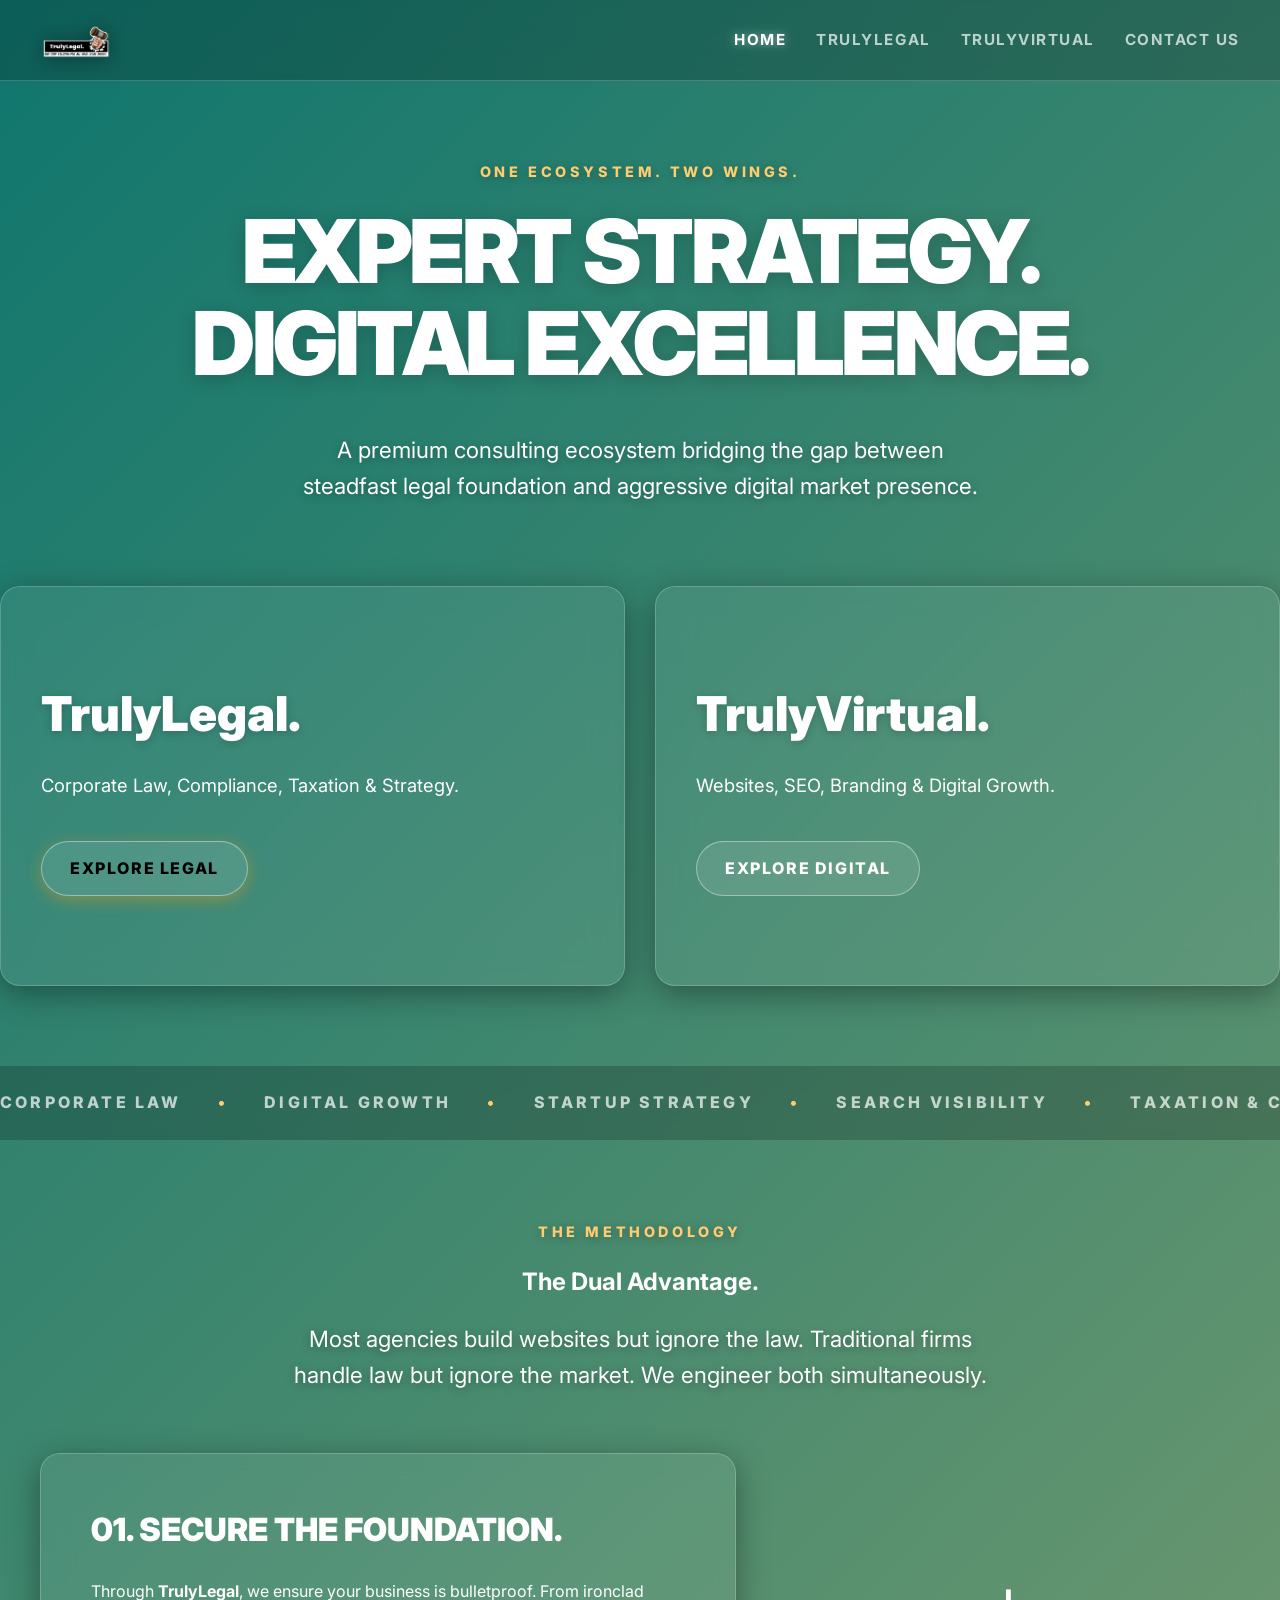
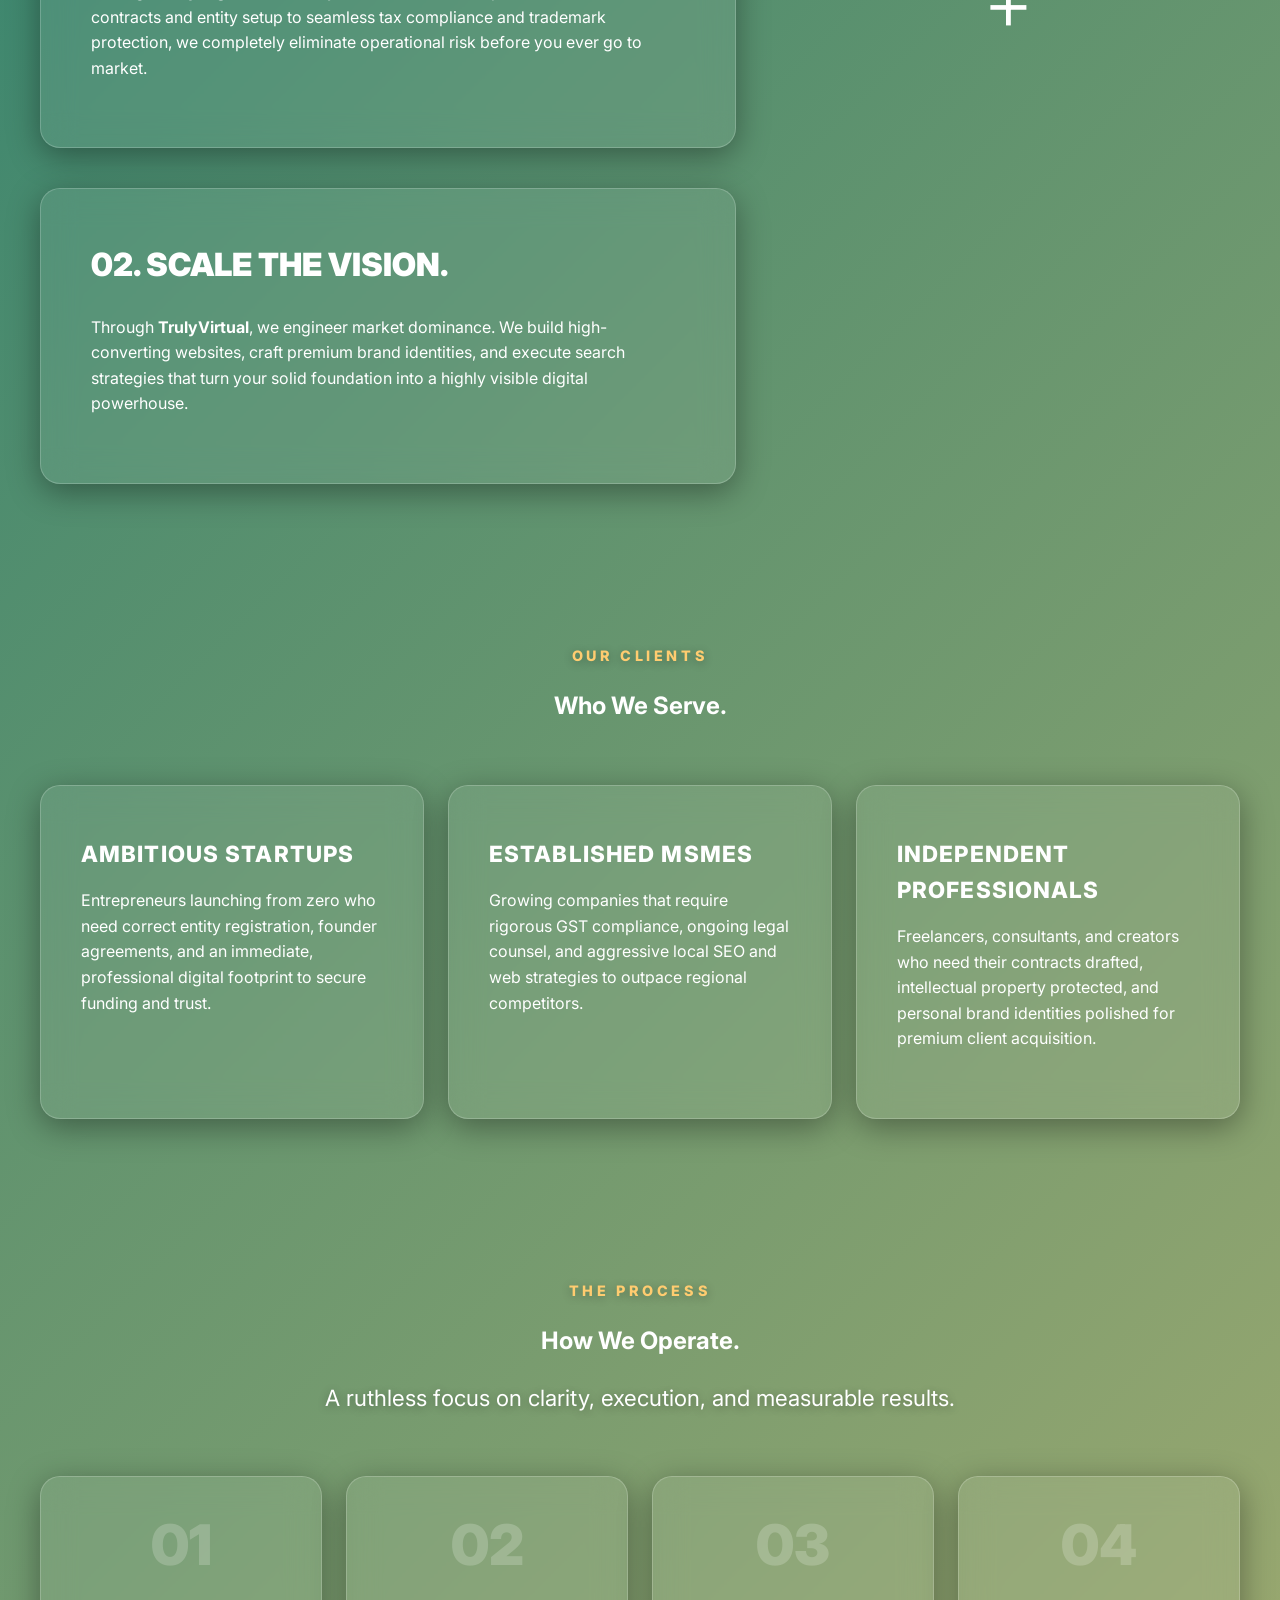
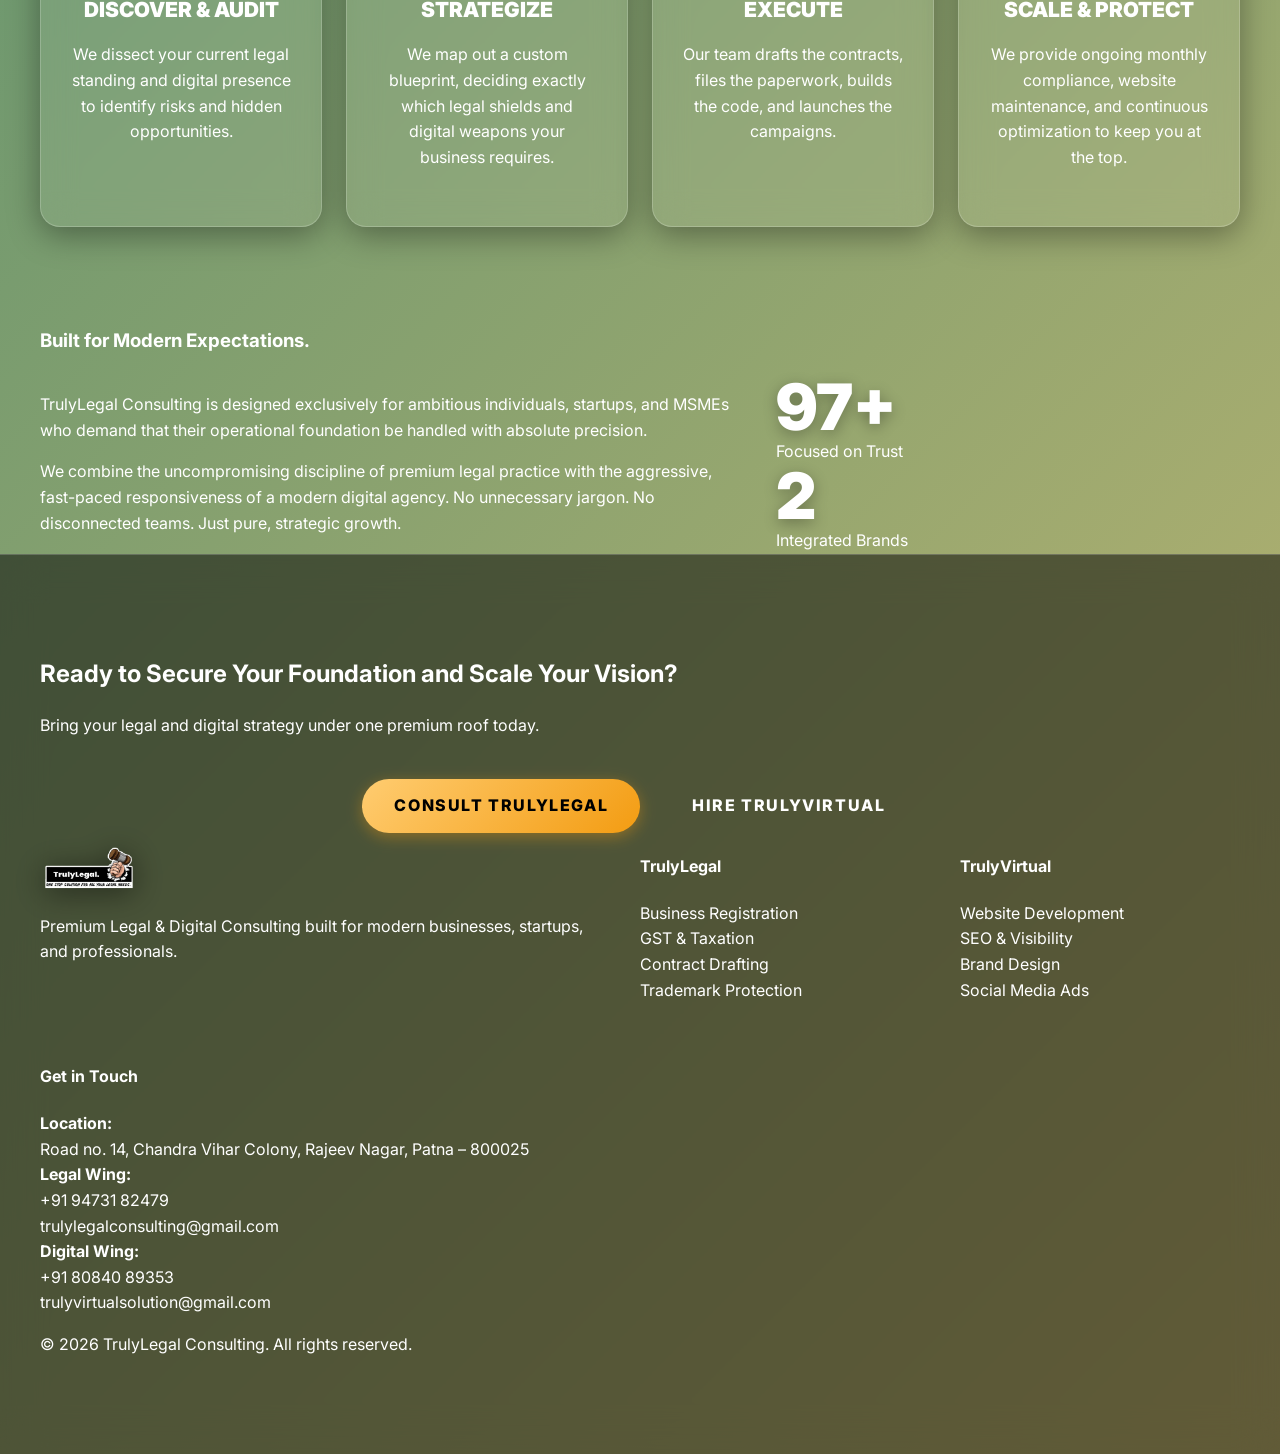
==== commit 7018c676: "Update index.html" ====
--- a/index.html
+++ b/index.html
@@ -11,6 +11,10 @@
   <link rel="icon" href="assets/img/logo.png">
 </head>
 <body class="home-page">
+  
+  <div class="bg-orb orb-legal"></div>
+  <div class="bg-orb orb-virtual"></div>
+
   <header class="site-header">
     <div class="container nav-wrap">
       <a class="brand" href="index.html">
@@ -23,7 +27,7 @@
         <a href="index.html" class="active">Home</a>
         <a href="legal.html">TrulyLegal</a>
         <a href="virtual.html">TrulyVirtual</a>
-        <a href="#contact" class="nav-cta">Contact</a>
+        <a href="#contact" class="nav-cta">Contact Us</a>
       </nav>
     </div>
   </header>
@@ -32,27 +36,25 @@
     <section class="hero-split">
       <div class="hero-center reveal">
         <div class="kicker">One Ecosystem. Two Wings.</div>
-        <h1 class="bold-title">Expert Strategy. <br><span class="gold-text">Digital Excellence.</span></h1>
+        <h1 class="bold-title">Expert Strategy. <br><span class="gradient-text-legal">Digital Excellence.</span></h1>
         <p class="subtitle">A premium consulting ecosystem bridging the gap between steadfast legal foundation and aggressive digital market presence.</p>
       </div>
 
-      <div class="split-container container reveal" style="transition-delay: 0.2s;">
+      <div class="split-container container reveal" style="transition-delay: 0.1s;">
         <a href="legal.html" class="split-card card-legal">
           <div class="card-content">
-            <h2>TrulyLegal.</h2>
+            <h2 class="gradient-text-legal">TrulyLegal.</h2>
             <p>Corporate Law, Compliance, Taxation & Strategy.</p>
             <span class="explore-btn gold-btn">Explore Legal</span>
           </div>
-          <div class="card-overlay"></div>
         </a>
 
         <a href="virtual.html" class="split-card card-virtual">
           <div class="card-content">
-            <h2>TrulyVirtual.</h2>
+            <h2 class="gradient-text-virtual">TrulyVirtual.</h2>
             <p>Websites, SEO, Branding & Digital Growth.</p>
-            <span class="explore-btn silver-btn">Explore Digital</span>
-          </div>
-          <div class="card-overlay"></div>
+            <span class="explore-btn cyan-btn">Explore Digital</span>
+          </div>
         </a>
       </div>
     </section>
@@ -85,15 +87,15 @@
         </div>
         
         <div class="ecosystem-grid">
-           <div class="eco-card eco-gold reveal" style="transition-delay: 0.1s;">
-              <h3>01. Secure the Foundation.</h3>
+           <div class="eco-card reveal" style="transition-delay: 0.1s;">
+              <h3 class="gradient-text-legal">01. Secure the Foundation.</h3>
               <p>Through <strong>TrulyLegal</strong>, we ensure your business is bulletproof. From ironclad contracts and entity setup to seamless tax compliance and trademark protection, we completely eliminate operational risk before you ever go to market.</p>
            </div>
            
            <div class="eco-divider reveal" style="transition-delay: 0.2s;">+</div>
            
-           <div class="eco-card eco-silver reveal" style="transition-delay: 0.3s;">
-              <h3>02. Scale the Vision.</h3>
+           <div class="eco-card reveal" style="transition-delay: 0.3s;">
+              <h3 class="gradient-text-virtual">02. Scale the Vision.</h3>
               <p>Through <strong>TrulyVirtual</strong>, we engineer market dominance. We build high-converting websites, craft premium brand identities, and execute search strategies that turn your solid foundation into a highly visible digital powerhouse.</p>
            </div>
         </div>
@@ -108,15 +110,15 @@
         </div>
         <div class="audience-grid">
           <div class="audience-card reveal">
-            <h4 class="gold-text">Ambitious Startups</h4>
+            <h4 class="gradient-text-legal">Ambitious Startups</h4>
             <p>Entrepreneurs launching from zero who need correct entity registration, founder agreements, and an immediate, professional digital footprint to secure funding and trust.</p>
           </div>
           <div class="audience-card reveal" style="transition-delay: 0.15s;">
-            <h4 class="silver-text">Established MSMEs</h4>
+            <h4 class="gradient-text-virtual">Established MSMEs</h4>
             <p>Growing companies that require rigorous GST compliance, ongoing legal counsel, and aggressive local SEO and web strategies to outpace regional competitors.</p>
           </div>
           <div class="audience-card reveal" style="transition-delay: 0.3s;">
-            <h4 class="gold-text">Independent Professionals</h4>
+            <h4 class="gradient-text-legal">Independent Professionals</h4>
             <p>Freelancers, consultants, and creators who need their contracts drafted, intellectual property protected, and personal brand identities polished for premium client acquisition.</p>
           </div>
         </div>
@@ -166,11 +168,11 @@
           </div>
           <div class="about-stats">
             <div class="stat">
-              <strong data-count="100">0</strong>
+              <strong data-count="100" class="gradient-text-legal">0</strong>
               <span>Focused on Trust</span>
             </div>
             <div class="stat">
-              <strong data-count="2">0</strong>
+              <strong data-count="2" class="gradient-text-virtual">0</strong>
               <span>Integrated Brands</span>
             </div>
           </div>
@@ -178,35 +180,67 @@
       </div>
     </section>
 
-    <section class="section grand-cta-section">
-      <div class="container reveal">
-        <div class="grand-cta-box">
-          <h2>Ready to Secure Your Foundation and Scale Your Vision?</h2>
-          <p>Stop managing multiple disjointed agencies and law firms. Bring your legal and digital strategy under one premium roof today.</p>
-          <div class="cta-actions">
-            <a href="legal.html" class="btn gold-btn">Consult TrulyLegal</a>
-            <a href="virtual.html" class="btn silver-btn">Hire TrulyVirtual</a>
-          </div>
-        </div>
-      </div>
-    </section>
   </main>
 
   <footer class="site-footer" id="contact">
+    <div class="footer-cta-banner container reveal">
+      <div class="cta-content">
+        <h2>Ready to Secure Your Foundation and Scale Your Vision?</h2>
+        <p>Bring your legal and digital strategy under one premium roof today.</p>
+      </div>
+      <div class="cta-actions">
+        <a href="legal.html" class="btn gold-btn">Consult TrulyLegal</a>
+        <a href="virtual.html" class="btn cyan-btn">Hire TrulyVirtual</a>
+      </div>
+    </div>
+
     <div class="container footer-grid">
-      <div class="footer-brand">
+      <div class="footer-col brand-col">
         <img src="assets/img/logo.png" alt="TrulyLegal Logo" class="footer-logo">
-        <p>Premium Legal & Digital Consulting.</p>
-      </div>
-      <div class="footer-contact">
-        <h4>Connect</h4>
-        <a href="mailto:trulylegalconsulting@gmail.com">trulylegalconsulting@gmail.com</a>
-        <a href="tel:+919473182479">+91 94731 82479</a>
-        <p>Road no. 14, Chandra Vihar Colony,<br>Rajeev Nagar, Patna – 800025</p>
-      </div>
-      <div class="footer-actions">
-        <a class="btn gold-btn" href="https://wa.me/919473182479" target="_blank">WhatsApp Legal</a>
-        <a class="btn silver-btn" href="https://wa.me/918084089353" target="_blank">WhatsApp Virtual</a>
+        <p>Premium Legal & Digital Consulting built for modern businesses, startups, and professionals.</p>
+      </div>
+      
+      <div class="footer-col">
+        <h4>TrulyLegal</h4>
+        <ul>
+          <li>Business Registration</li>
+          <li>GST & Taxation</li>
+          <li>Contract Drafting</li>
+          <li>Trademark Protection</li>
+        </ul>
+      </div>
+
+      <div class="footer-col">
+        <h4>TrulyVirtual</h4>
+        <ul>
+          <li>Website Development</li>
+          <li>SEO & Visibility</li>
+          <li>Brand Design</li>
+          <li>Social Media Ads</li>
+        </ul>
+      </div>
+
+      <div class="footer-col contact-col">
+        <h4>Get in Touch</h4>
+        <div class="contact-item">
+          <strong>Location:</strong><br>
+          Road no. 14, Chandra Vihar Colony, Rajeev Nagar, Patna – 800025
+        </div>
+        <div class="contact-item">
+          <strong>Legal Wing:</strong><br>
+          <a href="tel:+919473182479">+91 94731 82479</a><br>
+          <a href="mailto:trulylegalconsulting@gmail.com">trulylegalconsulting@gmail.com</a>
+        </div>
+        <div class="contact-item">
+          <strong>Digital Wing:</strong><br>
+          <a href="tel:+918084089353">+91 80840 89353</a><br>
+          <a href="mailto:trulyvirtualsolution@gmail.com">trulyvirtualsolution@gmail.com</a>
+        </div>
+      </div>
+    </div>
+    <div class="footer-bottom">
+      <div class="container">
+        <p>&copy; 2026 TrulyLegal Consulting. All rights reserved.</p>
       </div>
     </div>
   </footer>
--- a/styles.css
+++ b/styles.css
@@ -1,27 +1,41 @@
 :root {
-  --bg: #050505;
-  --surface: #0f0f0f;
-  --surface-hover: #161616;
-  --border: rgba(255, 255, 255, 0.08);
+  /* Vibrant Animated Background Colors */
+  --bg-gradient: linear-gradient(-45deg, #4158D0, #C850C0, #FFCC70, #0f766e);
+  
+  /* Glassmorphism Variables */
+  --glass-surface: rgba(255, 255, 255, 0.07);
+  --glass-hover: rgba(255, 255, 255, 0.15);
+  --glass-border: rgba(255, 255, 255, 0.2);
+  --glass-shadow: 0 8px 32px 0 rgba(0, 0, 0, 0.37);
+  
+  /* Text & Accents */
   --text: #ffffff;
-  --muted: #888888;
+  --muted: rgba(255, 255, 255, 0.7);
   
-  --gold: #D4AF37;
-  --gold-glow: rgba(212, 175, 55, 0.15);
-  
-  --silver: #E0E0E0;
-  --silver-glow: rgba(224, 224, 224, 0.1);
+  /* Vibrant Accent Gradients */
+  --accent-legal: linear-gradient(135deg, #FFCC70, #F39C12);
+  --accent-virtual: linear-gradient(135deg, #00C9FF, #92FE9D);
 }
 
 * { box-sizing: border-box; }
 html { scroll-behavior: smooth; }
+
 body {
   margin: 0;
   font-family: 'Inter', sans-serif;
-  background-color: var(--bg);
+  background: var(--bg-gradient);
+  background-size: 400% 400%;
+  animation: gradientBG 15s ease infinite;
   color: var(--text);
   line-height: 1.6;
   overflow-x: hidden;
+  min-height: 100vh;
+}
+
+@keyframes gradientBG {
+  0% { background-position: 0% 50%; }
+  50% { background-position: 100% 50%; }
+  100% { background-position: 0% 50%; }
 }
 
 ul { list-style: none; padding: 0; margin: 0; }
@@ -33,7 +47,7 @@
   margin-inline: auto;
 }
 
-/* Typography Details */
+/* TYPOGRAPHY */
 .bold-title {
   font-size: clamp(3rem, 7vw, 5.5rem);
   font-weight: 900;
@@ -41,505 +55,258 @@
   line-height: 1.05;
   margin: 10px 0 20px;
   text-transform: uppercase;
+  text-shadow: 0 4px 20px rgba(0,0,0,0.2);
 }
 .subtitle {
   font-size: clamp(1.1rem, 2vw, 1.4rem);
-  color: var(--muted);
+  color: var(--text);
   max-width: 700px;
-  font-weight: 300;
+  font-weight: 400;
+  text-shadow: 0 2px 10px rgba(0,0,0,0.3);
 }
 .kicker {
-  font-size: 0.85rem;
+  font-size: 0.9rem;
   font-weight: 800;
-  letter-spacing: 0.2em;
+  letter-spacing: 0.25em;
   text-transform: uppercase;
-  color: var(--muted);
-}
-.gold-text { color: var(--gold); }
-.silver-text { color: var(--silver); }
-
-/* Navigation */
+  color: #FFCC70;
+  margin-bottom: 12px;
+  text-shadow: 0 2px 10px rgba(0,0,0,0.3);
+}
+
+.gold-text { 
+  background: var(--accent-legal);
+  -webkit-background-clip: text;
+  -webkit-text-fill-color: transparent;
+  font-weight: 900;
+}
+.silver-text { 
+  background: var(--accent-virtual);
+  -webkit-background-clip: text;
+  -webkit-text-fill-color: transparent;
+  font-weight: 900;
+}
+
+/* LOGOS */
+.header-logo {
+  height: 48px;
+  width: auto;
+  object-fit: contain;
+  filter: drop-shadow(0 2px 10px rgba(0,0,0,0.4));
+  transition: transform 0.3s ease;
+}
+.header-logo:hover {
+  transform: scale(1.05);
+}
+.footer-logo {
+  height: 65px;
+  width: auto;
+  object-fit: contain;
+  margin-bottom: 16px;
+  filter: drop-shadow(0 4px 15px rgba(0,0,0,0.5));
+}
+.hero-logo-wrapper { 
+  margin-bottom: 30px; 
+  max-width: 450px; 
+  border-radius: 12px; 
+  overflow: hidden; 
+  box-shadow: 0 10px 30px rgba(0,0,0,0.5); 
+}
+.tv-brand-logo { width: 100%; height: auto; display: block; }
+
+/* NAVIGATION */
 .site-header {
   position: fixed;
   top: 0; width: 100%; z-index: 100;
-  background: rgba(5, 5, 5, 0.8);
-  backdrop-filter: blur(20px);
-  border-bottom: 1px solid var(--border);
+  background: rgba(0, 0, 0, 0.2);
+  backdrop-filter: blur(16px);
+  -webkit-backdrop-filter: blur(16px);
+  border-bottom: 1px solid var(--glass-border);
 }
 .nav-wrap {
   display: flex; justify-content: space-between; align-items: center;
   height: 80px;
 }
 .brand-text {
-  font-size: 1.2rem; font-weight: 900; letter-spacing: 0.05em;
-}
-.brand-text .light { font-weight: 300; color: var(--muted); }
+  font-size: 1.3rem; font-weight: 900; letter-spacing: 0.05em;
+  text-shadow: 0 2px 10px rgba(0,0,0,0.5);
+}
+.brand-text .light { font-weight: 300; opacity: 0.8; }
 .site-nav {
   display: flex; gap: 30px; align-items: center;
 }
 .site-nav a {
-  font-size: 0.9rem; font-weight: 600; text-transform: uppercase; letter-spacing: 0.1em;
+  font-size: 0.95rem; font-weight: 700; text-transform: uppercase; letter-spacing: 0.1em;
   color: var(--muted);
 }
-.site-nav a:hover, .site-nav a.active { color: var(--text); }
-.site-nav a.active.gold-text { color: var(--gold); }
-.site-nav a.active.silver-text { color: var(--silver); }
-
-/* Nav Toggle for Mobile */
+.site-nav a:hover, .site-nav a.active { color: var(--text); text-shadow: 0 0 10px rgba(255,255,255,0.5); }
+.site-nav a.active.gold-text { -webkit-text-fill-color: #FFCC70; }
+.site-nav a.active.silver-text { -webkit-text-fill-color: #00C9FF; }
+
 .nav-toggle {
   display: none; width: 40px; height: 40px; background: none; border: none;
   flex-direction: column; justify-content: center; gap: 6px; cursor: pointer;
 }
 .nav-toggle span { display: block; width: 100%; height: 2px; background: var(--text); }
 
-/* Buttons */
+/* BUTTONS */
 .btn {
   display: inline-flex; align-items: center; justify-content: center;
-  height: 54px; padding: 0 32px; font-weight: 700; text-transform: uppercase; letter-spacing: 0.1em;
-  border-radius: 4px; cursor: pointer; border: 1px solid transparent;
+  height: 54px; padding: 0 32px; font-weight: 800; text-transform: uppercase; letter-spacing: 0.1em;
+  border-radius: 999px; cursor: pointer; border: none;
+  transition: all 0.3s cubic-bezier(0.25, 0.8, 0.25, 1);
 }
 .gold-btn {
-  background: transparent; color: var(--gold); border-color: var(--gold);
-}
-.gold-btn:hover { background: var(--gold); color: var(--bg); box-shadow: 0 0 30px var(--gold-glow); }
+  background: var(--accent-legal); color: #000;
+  box-shadow: 0 4px 15px rgba(243, 156, 18, 0.4);
+}
+.gold-btn:hover { transform: translateY(-3px) scale(1.02); box-shadow: 0 10px 25px rgba(243, 156, 18, 0.6); }
 
 .silver-btn {
-  background: transparent; color: var(--text); border-color: var(--text);
-}
-.silver-btn:hover { background: var(--text); color: var(--bg); box-shadow: 0 0 30px var(--silver-glow); }
-
-/* Index Split Hero */
+  background: var(--accent-virtual); color: #000;
+  box-shadow: 0 4px 15px rgba(0, 201, 255, 0.4);
+}
+.silver-btn:hover { transform: translateY(-3px) scale(1.02); box-shadow: 0 10px 25px rgba(0, 201, 255, 0.6); }
+
+/* GLASS CARDS & LAYOUTS */
 .hero-split {
   padding: 160px 0 80px; min-height: 100vh;
   display: flex; flex-direction: column; align-items: center;
 }
 .hero-center { text-align: center; margin-bottom: 60px; display: flex; flex-direction: column; align-items: center; }
 .split-container {
-  display: grid; grid-template-columns: 1fr 1fr; gap: 24px; width: 100%;
-}
+  display: grid; grid-template-columns: 1fr 1fr; gap: 30px; width: 100%;
+}
+
+.split-card, .premium-card, .eco-card, .audience-card, .workflow-step, .price-card, .service-row, .grand-cta-box {
+  background: var(--glass-surface);
+  backdrop-filter: blur(16px);
+  -webkit-backdrop-filter: blur(16px);
+  border: 1px solid var(--glass-border);
+  box-shadow: var(--glass-shadow);
+  border-radius: 20px;
+  transition: all 0.4s cubic-bezier(0.25, 0.8, 0.25, 1);
+}
+
 .split-card {
-  position: relative; padding: 60px 40px; border: 1px solid var(--border);
-  background: var(--surface); border-radius: 8px; overflow: hidden;
+  padding: 60px 40px; 
   display: flex; flex-direction: column; justify-content: center; min-height: 400px;
 }
-.split-card h2 { font-size: 2.5rem; font-weight: 900; margin: 0 0 10px; }
-.split-card p { color: var(--muted); font-size: 1.1rem; margin-bottom: 40px; }
+.split-card h2 { font-size: 3rem; font-weight: 900; margin: 0 0 10px; text-shadow: 0 2px 10px rgba(0,0,0,0.2); }
+.split-card p { color: var(--text); font-size: 1.15rem; margin-bottom: 40px; }
 .explore-btn {
-  display: inline-flex; align-items: center; padding: 12px 24px; font-weight: 700;
-  text-transform: uppercase; letter-spacing: 0.1em; border: 1px solid; width: max-content;
-}
-.card-legal:hover { border-color: var(--gold); }
-.card-legal:hover .explore-btn { background: var(--gold); color: var(--bg); }
-.card-virtual:hover { border-color: var(--text); }
-.card-virtual:hover .explore-btn { background: var(--text); color: var(--bg); }
-
-/* Internal Page Heros */
-.page-hero { padding: 180px 0 80px; border-bottom: 1px solid var(--border); }
-
-/* Premium Cards Grid */
-.service-section { padding: 80px 0; }
-.service-grid {
+  display: inline-flex; align-items: center; padding: 14px 28px; font-weight: 800;
+  text-transform: uppercase; letter-spacing: 0.1em; width: max-content;
+  border-radius: 999px; background: rgba(255,255,255,0.1); border: 1px solid rgba(255,255,255,0.4);
+}
+.card-legal:hover { transform: translateY(-10px); border-color: #FFCC70; box-shadow: 0 15px 40px rgba(255, 204, 112, 0.3); }
+.card-legal:hover .explore-btn { background: var(--accent-legal); color: #000; border-color: transparent; }
+.card-virtual:hover { transform: translateY(-10px); border-color: #00C9FF; box-shadow: 0 15px 40px rgba(0, 201, 255, 0.3); }
+.card-virtual:hover .explore-btn { background: var(--accent-virtual); color: #000; border-color: transparent; }
+
+.page-hero { padding: 180px 0 80px; }
+.service-section, .target-audience-section, .workflow-section, .ecosystem-section { padding: 80px 0; }
+.service-grid, .audience-grid, .pricing-grid {
   display: grid; grid-template-columns: repeat(3, 1fr); gap: 24px;
 }
-.premium-card {
-  background: var(--surface); border: 1px solid var(--border); padding: 40px;
-  border-radius: 8px; transition: 0.4s ease;
-}
-.premium-card:hover { transform: translateY(-10px); background: var(--surface-hover); }
+.pricing-grid { grid-template-columns: repeat(2, 1fr); }
+.premium-card, .price-card { padding: 40px; }
+.premium-card:hover, .price-card:hover, .audience-card:hover, .eco-card:hover { 
+  transform: translateY(-10px) scale(1.02); 
+  background: var(--glass-hover); 
+  border-color: rgba(255,255,255,0.4);
+}
 .premium-card h3 { font-size: 1.4rem; font-weight: 800; margin: 0 0 16px; text-transform: uppercase; }
-.premium-card p { color: var(--muted); margin-bottom: 24px; }
-.premium-card ul { border-top: 1px solid var(--border); padding-top: 20px; }
-.premium-card ul li { color: var(--text); font-weight: 600; margin-bottom: 10px; font-size: 0.95rem; }
-.premium-card ul li::before { content: "— "; color: var(--gold); }
-.virtual-card ul li::before { color: var(--silver); }
-.premium-card:hover { border-color: var(--gold); box-shadow: 0 20px 40px var(--gold-glow); }
-.virtual-card:hover { border-color: var(--silver); box-shadow: 0 20px 40px var(--silver-glow); }
-
-/* About Section */
-.about-section { padding: 100px 0; border-top: 1px solid var(--border); }
-.section-title { font-size: 2rem; font-weight: 900; margin-bottom: 40px; text-transform: uppercase; }
-.about-grid { display: grid; grid-template-columns: 1.5fr 1fr; gap: 60px; align-items: center; }
-.about-text p { font-size: 1.3rem; font-weight: 300; color: var(--muted); }
-.about-stats { display: flex; gap: 40px; }
-.stat strong { display: block; font-size: 4rem; font-weight: 900; line-height: 1; color: var(--text); }
-.stat span { font-size: 0.9rem; text-transform: uppercase; letter-spacing: 0.1em; color: var(--muted); font-weight: 700; }
-
-/* Footer */
-.site-footer {
-  border-top: 1px solid var(--border); padding: 80px 0; background: var(--surface);
-}
-.footer-grid {
-  display: grid; grid-template-columns: 2fr 1fr 1fr; gap: 40px;
-}
+.premium-card p { color: var(--text); margin-bottom: 24px; opacity: 0.9; }
+.premium-card ul { border-top: 1px solid var(--glass-border); padding-top: 20px; }
+.premium-card ul li { color: var(--text); font-weight: 700; margin-bottom: 10px; font-size: 1rem; }
+.premium-card ul li::before { content: "✦ "; color: #FFCC70; }
+.virtual-card ul li::before { color: #00C9FF; }
+
+/* TICKER */
+.scrolling-ticker {
+  width: 100%; overflow: hidden;
+  background: rgba(0,0,0,0.2); backdrop-filter: blur(10px);
+  padding: 24px 0; white-space: nowrap;
+}
+.ticker-content {
+  display: inline-block; animation: ticker 40s linear infinite;
+  font-size: 1rem; font-weight: 800; text-transform: uppercase; letter-spacing: 0.2em; color: var(--muted);
+}
+.ticker-content span { display: inline-block; transition: 0.3s ease; }
+.ticker-content span:hover { color: var(--text); text-shadow: 0 0 15px rgba(255,255,255,0.8); }
+.ticker-content .dot { color: #FFCC70; margin: 0 30px; }
+@keyframes ticker { 0% { transform: translateX(0); } 100% { transform: translateX(-50%); } }
+
+/* WORKFLOW & AUDIENCE */
+.workflow-grid { display: grid; grid-template-columns: repeat(4, 1fr); gap: 24px; margin-top: 60px; }
+.workflow-step { padding: 40px 30px; text-align: center; }
+.step-number {
+  font-size: 3.5rem; font-weight: 900; color: rgba(255,255,255,0.2);
+  margin-bottom: 20px; line-height: 1; transition: 0.3s ease;
+}
+.workflow-step:hover .step-number { color: #ffffff; text-shadow: 0 0 20px rgba(255,255,255,0.5); transform: scale(1.1); }
+.workflow-step h4 { font-size: 1.3rem; font-weight: 900; margin: 0 0 12px; text-transform: uppercase; }
+.audience-card { padding: 50px 40px; }
+.audience-card h4 { font-size: 1.4rem; font-weight: 800; margin: 0 0 16px; text-transform: uppercase; letter-spacing: 0.05em; }
+
+/* GRAND CTA */
+.grand-cta-section { padding: 60px 0 120px; }
+.grand-cta-box { padding: 80px; text-align: center; background: rgba(0,0,0,0.4); }
+.grand-cta-box h2 { font-size: clamp(2rem, 4vw, 3rem); font-weight: 900; margin: 0 0 20px; text-shadow: 0 4px 15px rgba(0,0,0,0.4); }
+.cta-actions { display: flex; justify-content: center; gap: 20px; flex-wrap: wrap; margin-top: 40px; }
+
+/* PRICING */
+.card-header { display: flex; justify-content: space-between; align-items: flex-start; margin-bottom: 16px; border-bottom: 1px solid var(--glass-border); padding-bottom: 24px; }
+.card-header h4 { font-size: 1.3rem; font-weight: 800; margin: 0; max-width: 60%; }
+.card-header .price { font-size: 2.2rem; font-weight: 900; color: #00C9FF; line-height: 1; text-shadow: 0 2px 10px rgba(0,201,255,0.3); }
+.deliverables li { position: relative; padding-left: 28px; margin-bottom: 12px; font-weight: 600; }
+.deliverables li::before { content: "➔"; position: absolute; left: 0; color: #00C9FF; font-weight: 900; }
+.services-list-grid { display: flex; flex-direction: column; gap: 16px; }
+.service-row { display: flex; justify-content: space-between; align-items: center; padding: 32px 40px; }
+.row-price .price { font-size: 2rem; font-weight: 900; color: #00C9FF; line-height: 1; }
+.pricing-disclaimer { background: rgba(0,0,0,0.3); border-left: 4px solid #00C9FF; padding: 24px 32px; border-radius: 0 12px 12px 0; margin-bottom: 60px; }
+.subsection-title { font-size: 1.5rem; font-weight: 800; text-transform: uppercase; letter-spacing: 0.1em; margin-bottom: 30px; border-bottom: 1px solid var(--glass-border); padding-bottom: 16px; }
+
+/* ECOSYSTEM & ABOUT */
+.ecosystem-grid, .about-grid { display: grid; grid-template-columns: 1.5fr 1fr; gap: 40px; align-items: center; }
+.eco-card { padding: 50px; }
+.eco-card h3 { font-size: 2rem; font-weight: 900; margin: 0 0 24px; text-transform: uppercase; }
+.eco-divider { font-size: 5rem; font-weight: 300; text-align: center; }
+.stat strong { display: block; font-size: 4rem; font-weight: 900; line-height: 1; text-shadow: 0 4px 15px rgba(0,0,0,0.3); }
+.center-header { text-align: center; margin-bottom: 60px; }
+
+/* FOOTER */
+.site-footer { border-top: 1px solid var(--glass-border); padding: 80px 0; background: rgba(0,0,0,0.5); backdrop-filter: blur(20px); }
+.footer-grid { display: grid; grid-template-columns: 2fr 1fr 1fr; gap: 40px; }
 .footer-brand h2 { font-size: 2rem; font-weight: 900; margin: 0 0 10px; }
-.footer-brand p { color: var(--muted); font-weight: 300; }
 .footer-contact h4 { text-transform: uppercase; letter-spacing: 0.1em; margin: 0 0 20px; color: var(--muted); }
 .footer-contact a { display: block; color: var(--text); margin-bottom: 10px; font-weight: 600; }
-.footer-contact a:hover { color: var(--gold); }
-.footer-contact p { color: var(--muted); margin-top: 20px; font-size: 0.9rem; }
+.footer-contact a:hover { color: #FFCC70; }
 .footer-actions { display: flex; flex-direction: column; gap: 16px; }
 
-/* Reveal Animation */
-.reveal {
-  opacity: 0; transform: translateY(30px);
-  transition: all 1s cubic-bezier(0.16, 1, 0.3, 1);
-}
+/* ANIMATION */
+.reveal { opacity: 0; transform: translateY(30px); transition: all 0.8s cubic-bezier(0.16, 1, 0.3, 1); }
 .reveal.in-view { opacity: 1; transform: translateY(0); }
 
-/* --- TRULYVIRTUAL SPECIFIC STYLES --- */
-.tv-hero {
-  display: flex;
-  flex-direction: column;
-  justify-content: center;
-}
-.hero-logo-wrapper {
-  margin-bottom: 30px;
-  max-width: 450px;
-}
-.tv-brand-logo {
-  width: 100%;
-  height: auto;
-  border-radius: 8px;
-  box-shadow: 0 10px 30px rgba(0,0,0,0.5);
-  border: 1px solid var(--border);
-}
-
-/* Pricing Section */
-.pricing-section {
-  padding: 40px 0 120px;
-}
-.pricing-disclaimer {
-  background: rgba(224, 224, 224, 0.03);
-  border-left: 4px solid var(--silver);
-  padding: 24px 32px;
-  border-radius: 0 8px 8px 0;
-  margin-bottom: 60px;
-}
-.pricing-disclaimer p {
-  color: var(--muted);
-  font-size: 0.95rem;
-  margin-bottom: 12px;
-}
-.pricing-disclaimer p:last-child {
-  margin-bottom: 0;
-}
-.pricing-disclaimer strong {
-  color: var(--text);
-  letter-spacing: 0.05em;
-}
-
-.subsection-title {
-  font-size: 1.5rem;
-  font-weight: 800;
-  text-transform: uppercase;
-  letter-spacing: 0.1em;
-  margin-bottom: 30px;
-  border-bottom: 1px solid var(--border);
-  padding-bottom: 16px;
-}
-
-/* Pricing Grid */
-.pricing-grid {
-  display: grid;
-  grid-template-columns: repeat(2, 1fr);
-  gap: 24px;
-}
-.price-card {
-  background: var(--surface);
-  border: 1px solid var(--border);
-  padding: 40px;
-  border-radius: 12px;
-  display: flex;
-  flex-direction: column;
-  transition: 0.4s ease;
-}
-.price-card:hover {
-  transform: translateY(-8px);
-  border-color: var(--silver);
-  box-shadow: 0 20px 40px var(--silver-glow);
-}
-.highlight-card {
-  background: linear-gradient(145deg, var(--surface), rgba(224, 224, 224, 0.05));
-  border-color: rgba(224, 224, 224, 0.3);
-}
-.card-header {
-  display: flex;
-  justify-content: space-between;
-  align-items: flex-start;
-  margin-bottom: 16px;
-  border-bottom: 1px solid var(--border);
-  padding-bottom: 24px;
-}
-.card-header h4 {
-  font-size: 1.3rem;
-  font-weight: 800;
-  margin: 0;
-  max-width: 60%;
-}
-.card-header .price {
-  font-size: 2rem;
-  font-weight: 900;
-  color: var(--silver);
-  line-height: 1;
-}
-.target-audience {
-  color: var(--muted);
-  font-size: 0.95rem;
-  font-style: italic;
-  margin-bottom: 24px;
-  flex-grow: 1;
-}
-.deliverables {
-  list-style: none;
-  padding: 0;
-  margin: 0;
-}
-.deliverables li {
-  position: relative;
-  padding-left: 24px;
-  margin-bottom: 12px;
-  font-size: 0.95rem;
-  color: var(--text);
-}
-.deliverables li::before {
-  content: "✓";
-  position: absolute;
-  left: 0;
-  color: var(--silver);
-  font-weight: 900;
-}
-
-/* Standalone Services List */
-.services-list-grid {
-  display: flex;
-  flex-direction: column;
-  gap: 16px;
-}
-.service-row {
-  display: flex;
-  justify-content: space-between;
-  align-items: center;
-  background: var(--surface);
-  border: 1px solid var(--border);
-  padding: 32px 40px;
-  border-radius: 12px;
-  transition: 0.3s ease;
-}
-.service-row:hover {
-  border-color: rgba(224, 224, 224, 0.4);
-  background: var(--surface-hover);
-}
-.row-info {
-  max-width: 70%;
-}
-.row-info h4 {
-  font-size: 1.2rem;
-  font-weight: 800;
-  margin: 0 0 8px;
-  color: var(--text);
-}
-.row-info p {
-  margin: 0;
-  color: var(--muted);
-  font-size: 0.95rem;
-}
-.row-price {
-  text-align: right;
-  display: flex;
-  flex-direction: column;
-}
-.row-price .price {
-  font-size: 1.8rem;
-  font-weight: 900;
-  color: var(--silver);
-  line-height: 1;
-}
-.row-price .term {
-  color: var(--muted);
-  font-size: 0.85rem;
-  text-transform: uppercase;
-  letter-spacing: 0.1em;
-  margin-top: 4px;
-}
-
-/* CTA Banner */
-.cta-banner {
-  margin-top: 80px;
-  background: linear-gradient(45deg, var(--surface), #1a1a1a);
-  border: 1px solid var(--border);
-  border-radius: 12px;
-  padding: 60px;
-  text-align: center;
-}
-.cta-banner h2 {
-  font-size: 2.5rem;
-  font-weight: 900;
-  margin: 0 0 16px;
-}
-.cta-banner p {
-  color: var(--muted);
-  font-size: 1.1rem;
-  margin-bottom: 32px;
-}
-
-/* Responsive adjustments */
+/* RESPONSIVE */
 @media (max-width: 992px) {
-  .split-container, .service-grid { grid-template-columns: 1fr 1fr; }
-  .about-grid, .footer-grid { grid-template-columns: 1fr; gap: 40px; }
-  .pricing-grid { grid-template-columns: 1fr; }
+  .split-container, .service-grid, .pricing-grid, .audience-grid { grid-template-columns: 1fr 1fr; }
+  .about-grid, .footer-grid, .ecosystem-grid { grid-template-columns: 1fr; gap: 40px; }
+  .workflow-grid { grid-template-columns: repeat(2, 1fr); }
+  .eco-divider { transform: rotate(90deg); margin: 0; }
   .service-row { flex-direction: column; align-items: flex-start; gap: 24px; }
-  .row-info { max-width: 100%; }
-  .row-price { text-align: left; }
 }
 @media (max-width: 768px) {
   .site-nav {
-    position: absolute; top: 80px; left: 0; width: 100%; background: var(--surface);
-    flex-direction: column; padding: 40px; border-bottom: 1px solid var(--border);
+    position: absolute; top: 80px; left: 0; width: 100%; background: rgba(0,0,0,0.8); backdrop-filter: blur(20px);
+    flex-direction: column; padding: 40px; border-bottom: 1px solid var(--glass-border);
     clip-path: polygon(0 0, 100% 0, 100% 0, 0 0); transition: 0.4s ease;
   }
   .site-nav.open { clip-path: polygon(0 0, 100% 0, 100% 100%, 0 100%); }
   .nav-toggle { display: flex; }
-  .split-container, .service-grid { grid-template-columns: 1fr; }
+  .split-container, .service-grid, .pricing-grid, .audience-grid, .workflow-grid { grid-template-columns: 1fr; }
   .hero-split { padding-top: 120px; }
   .bold-title { font-size: 2.5rem; }
-}
-/* --- ADDITIONAL HOMEPAGE SECTIONS --- */
-
-/* Who We Serve / Target Audience */
-.target-audience-section {
-  padding: 100px 0;
-  border-top: 1px solid var(--border);
-  background: var(--bg);
-}
-.audience-grid {
-  display: grid;
-  grid-template-columns: repeat(3, 1fr);
-  gap: 32px;
-}
-.audience-card {
-  background: var(--surface);
-  border: 1px solid var(--border);
-  padding: 50px 40px;
-  border-radius: 8px;
-  transition: 0.4s ease;
-}
-.audience-card:hover {
-  background: var(--surface-hover);
-  transform: translateY(-8px);
-}
-.audience-card h4 {
-  font-size: 1.4rem;
-  font-weight: 800;
-  margin: 0 0 16px;
-  text-transform: uppercase;
-  letter-spacing: 0.05em;
-}
-.audience-card p {
-  color: var(--muted);
-  line-height: 1.7;
-  margin: 0;
-}
-
-/* The Workflow Section */
-.workflow-section {
-  padding: 120px 0;
-  border-top: 1px solid var(--border);
-  background: radial-gradient(circle at top, #0a0a0a 0%, var(--bg) 100%);
-}
-.workflow-grid {
-  display: grid;
-  grid-template-columns: repeat(4, 1fr);
-  gap: 24px;
-  margin-top: 60px;
-}
-.workflow-step {
-  position: relative;
-  padding: 30px;
-  border: 1px solid var(--border);
-  background: var(--surface);
-  border-radius: 8px;
-  transition: 0.3s ease;
-}
-.workflow-step:hover {
-  border-color: rgba(255,255,255,0.2);
-  transform: translateY(-5px);
-}
-.step-number {
-  font-size: 3rem;
-  font-weight: 900;
-  color: transparent;
-  -webkit-text-stroke: 1px var(--border);
-  margin-bottom: 20px;
-  line-height: 1;
-  transition: 0.3s ease;
-}
-.workflow-step:hover .step-number {
-  -webkit-text-stroke: 1px var(--text);
-  color: rgba(255,255,255,0.05);
-}
-.workflow-step h4 {
-  font-size: 1.2rem;
-  font-weight: 800;
-  margin: 0 0 12px;
-  text-transform: uppercase;
-}
-.workflow-step p {
-  color: var(--muted);
-  margin: 0;
-  font-size: 0.95rem;
-}
-
-/* Grand CTA Banner */
-.grand-cta-section {
-  padding: 0 0 120px;
-}
-.grand-cta-box {
-  background: linear-gradient(135deg, #111 0%, #050505 100%);
-  border: 1px solid var(--border);
-  padding: 80px;
-  border-radius: 12px;
-  text-align: center;
-  box-shadow: 0 20px 60px rgba(0,0,0,0.8);
-}
-.grand-cta-box h2 {
-  font-size: clamp(2rem, 4vw, 3rem);
-  font-weight: 900;
-  margin: 0 0 20px;
-  letter-spacing: -0.02em;
-}
-.grand-cta-box p {
-  font-size: 1.2rem;
-  color: var(--muted);
-  max-width: 600px;
-  margin: 0 auto 40px;
-}
-.cta-actions {
-  display: flex;
-  justify-content: center;
-  gap: 20px;
-  flex-wrap: wrap;
-}
-
-/* Responsive updates for new sections */
-@media (max-width: 992px) {
-  .audience-grid {
-    grid-template-columns: 1fr;
-  }
-  .workflow-grid {
-    grid-template-columns: repeat(2, 1fr);
-  }
-  .grand-cta-box {
-    padding: 60px 30px;
-  }
-}
-@media (max-width: 768px) {
-  .workflow-grid {
-    grid-template-columns: 1fr;
-  }
-  .cta-actions {
-    flex-direction: column;
-  }
-  .cta-actions .btn {
-    width: 100%;
-  }
-}
+  .grand-cta-box { padding: 40px 20px; }
+}
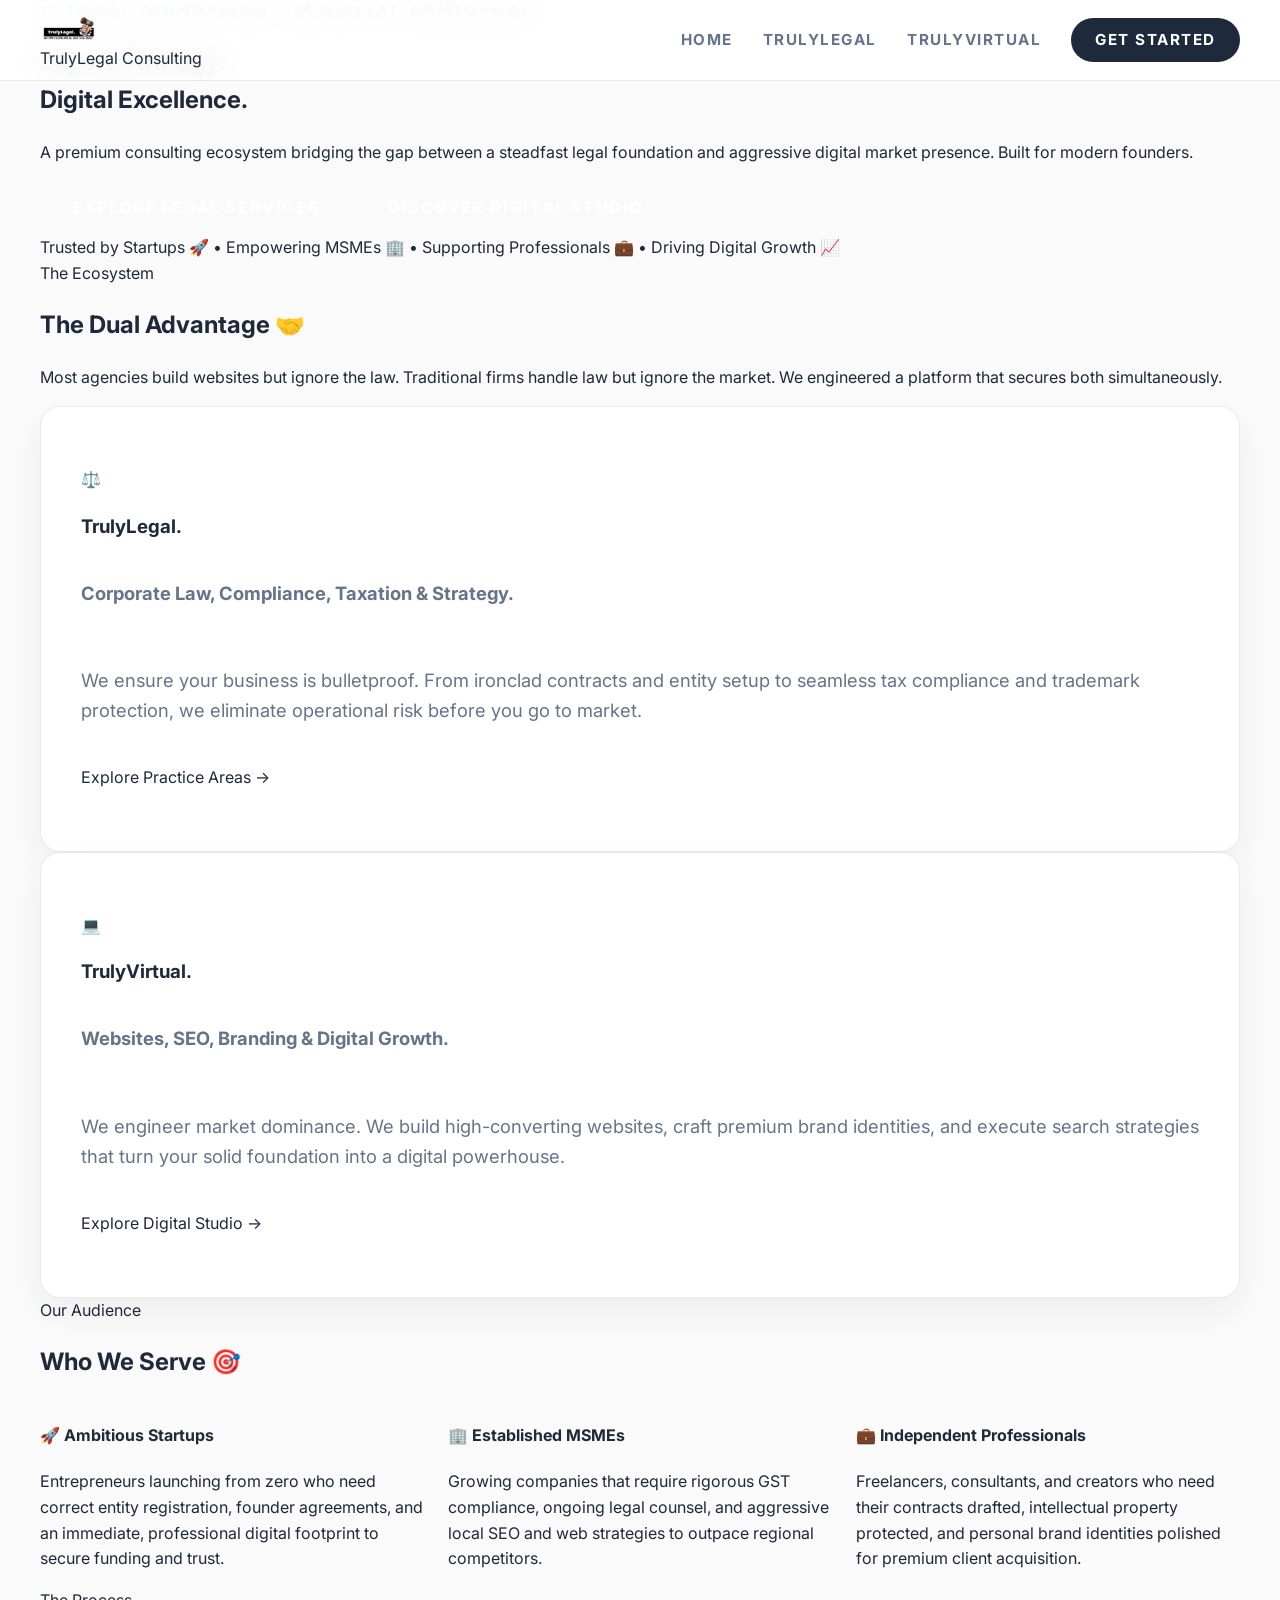
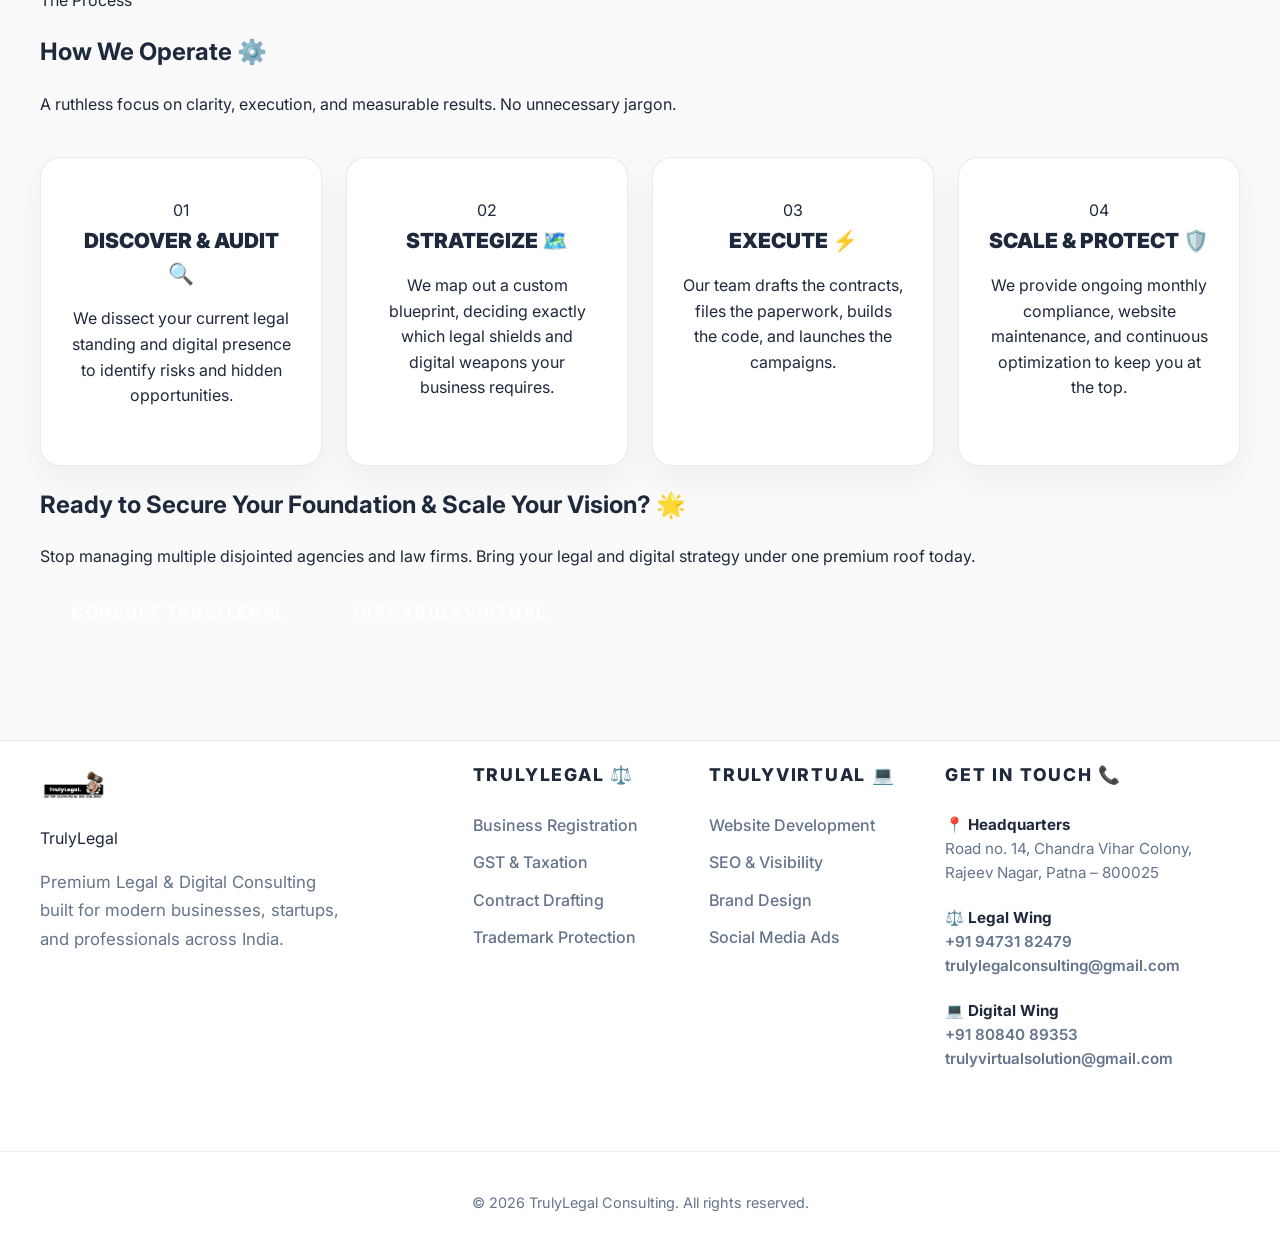
==== commit 9c1cdb8c: "Update index.html" ====
--- a/index.html
+++ b/index.html
@@ -3,236 +3,204 @@
 <head>
   <meta charset="utf-8" />
   <meta name="viewport" content="width=device-width, initial-scale=1" />
-  <title>TrulyLegal Consulting | Strategy & Growth</title>
+  <title>TrulyLegal Consulting | Strategy & Digital Growth</title>
   <link rel="preconnect" href="https://fonts.googleapis.com">
   <link rel="preconnect" href="https://fonts.gstatic.com" crossorigin>
-  <link href="https://fonts.googleapis.com/css2?family=Inter:wght@300;400;600;800;900&display=swap" rel="stylesheet">
+  <link href="https://fonts.googleapis.com/css2?family=Inter:wght@300;400;500;600;700;800&display=swap" rel="stylesheet">
   <link rel="stylesheet" href="styles.css" />
   <link rel="icon" href="assets/img/logo.png">
 </head>
-<body class="home-page">
+<body>
   
-  <div class="bg-orb orb-legal"></div>
-  <div class="bg-orb orb-virtual"></div>
-
   <header class="site-header">
     <div class="container nav-wrap">
       <a class="brand" href="index.html">
         <img src="assets/img/logo.png" alt="TrulyLegal Logo" class="header-logo">
+        <span class="brand-name">TrulyLegal <span class="light-text">Consulting</span></span>
       </a>
+      
       <button class="nav-toggle" id="navToggle" aria-label="Toggle navigation">
         <span></span><span></span><span></span>
       </button>
+      
       <nav class="site-nav" id="siteNav">
         <a href="index.html" class="active">Home</a>
         <a href="legal.html">TrulyLegal</a>
         <a href="virtual.html">TrulyVirtual</a>
-        <a href="#contact" class="nav-cta">Contact Us</a>
+        <a href="#contact" class="nav-cta">Get Started</a>
       </nav>
     </div>
   </header>
 
   <main>
-    <section class="hero-split">
-      <div class="hero-center reveal">
-        <div class="kicker">One Ecosystem. Two Wings.</div>
-        <h1 class="bold-title">Expert Strategy. <br><span class="gradient-text-legal">Digital Excellence.</span></h1>
-        <p class="subtitle">A premium consulting ecosystem bridging the gap between steadfast legal foundation and aggressive digital market presence.</p>
-      </div>
-
-      <div class="split-container container reveal" style="transition-delay: 0.1s;">
-        <a href="legal.html" class="split-card card-legal">
-          <div class="card-content">
-            <h2 class="gradient-text-legal">TrulyLegal.</h2>
-            <p>Corporate Law, Compliance, Taxation & Strategy.</p>
-            <span class="explore-btn gold-btn">Explore Legal</span>
-          </div>
-        </a>
-
-        <a href="virtual.html" class="split-card card-virtual">
-          <div class="card-content">
-            <h2 class="gradient-text-virtual">TrulyVirtual.</h2>
-            <p>Websites, SEO, Branding & Digital Growth.</p>
-            <span class="explore-btn cyan-btn">Explore Digital</span>
-          </div>
-        </a>
-      </div>
-    </section>
-
-    <div class="scrolling-ticker">
-      <div class="ticker-content">
-        <span>Corporate Law</span> <span class="dot">•</span>
-        <span>Digital Growth</span> <span class="dot">•</span>
-        <span>Startup Strategy</span> <span class="dot">•</span>
-        <span>Search Visibility</span> <span class="dot">•</span>
-        <span>Taxation & Compliance</span> <span class="dot">•</span>
-        <span>Brand Identity</span> <span class="dot">•</span>
-        <span>Intellectual Property</span> <span class="dot">•</span>
-        <span>Corporate Law</span> <span class="dot">•</span>
-        <span>Digital Growth</span> <span class="dot">•</span>
-        <span>Startup Strategy</span> <span class="dot">•</span>
-        <span>Search Visibility</span> <span class="dot">•</span>
-        <span>Taxation & Compliance</span> <span class="dot">•</span>
-        <span>Brand Identity</span> <span class="dot">•</span>
-        <span>Intellectual Property</span> <span class="dot">•</span>
-      </div>
-    </div>
-
-    <section class="section ecosystem-section">
-      <div class="container reveal">
-        <div class="center-header">
-          <div class="kicker">The Methodology</div>
-          <h2 class="section-title">The Dual Advantage.</h2>
-          <p class="subtitle" style="margin: 0 auto;">Most agencies build websites but ignore the law. Traditional firms handle law but ignore the market. We engineer both simultaneously.</p>
+    <section class="hero-section">
+      <div class="container hero-grid">
+        <div class="hero-content reveal">
+          <div class="kicker">⚖️ Legal Foundation • 🚀 Digital Dominance</div>
+          <h1 class="hero-title">Expert Strategy. <br><span class="teal-text">Digital Excellence.</span></h1>
+          <p class="hero-subtitle">A premium consulting ecosystem bridging the gap between a steadfast legal foundation and aggressive digital market presence. Built for modern founders.</p>
+          <div class="hero-actions">
+            <a href="legal.html" class="btn btn-primary">Explore Legal Services</a>
+            <a href="virtual.html" class="btn btn-outline">Discover Digital Studio</a>
+          </div>
+        </div>
+      </div>
+    </section>
+
+    <div class="trust-banner border-y">
+      <div class="container trust-flex">
+        <span>Trusted by Startups 🚀</span>
+        <span class="dot">•</span>
+        <span>Empowering MSMEs 🏢</span>
+        <span class="dot">•</span>
+        <span>Supporting Professionals 💼</span>
+        <span class="dot">•</span>
+        <span>Driving Digital Growth 📈</span>
+      </div>
+    </div>
+
+    <section class="section bg-light">
+      <div class="container">
+        <div class="section-header text-center reveal">
+          <span class="badge">The Ecosystem</span>
+          <h2>The Dual Advantage 🤝</h2>
+          <p class="section-desc">Most agencies build websites but ignore the law. Traditional firms handle law but ignore the market. We engineered a platform that secures both simultaneously.</p>
+        </div>
+
+        <div class="split-cards-grid">
+          <a href="legal.html" class="feature-card split-card reveal">
+            <div class="card-icon brown-icon">⚖️</div>
+            <h3 class="brown-text">TrulyLegal.</h3>
+            <p><strong>Corporate Law, Compliance, Taxation & Strategy.</strong></p>
+            <p class="card-text">We ensure your business is bulletproof. From ironclad contracts and entity setup to seamless tax compliance and trademark protection, we eliminate operational risk before you go to market.</p>
+            <span class="card-link brown-link">Explore Practice Areas →</span>
+          </a>
+
+          <a href="virtual.html" class="feature-card split-card reveal" style="transition-delay: 0.1s;">
+            <div class="card-icon teal-icon">💻</div>
+            <h3 class="teal-text">TrulyVirtual.</h3>
+            <p><strong>Websites, SEO, Branding & Digital Growth.</strong></p>
+            <p class="card-text">We engineer market dominance. We build high-converting websites, craft premium brand identities, and execute search strategies that turn your solid foundation into a digital powerhouse.</p>
+            <span class="card-link teal-link">Explore Digital Studio →</span>
+          </a>
+        </div>
+      </div>
+    </section>
+
+    <section class="section">
+      <div class="container">
+        <div class="section-header reveal">
+          <span class="badge">Our Audience</span>
+          <h2>Who We Serve 🎯</h2>
         </div>
         
-        <div class="ecosystem-grid">
-           <div class="eco-card reveal" style="transition-delay: 0.1s;">
-              <h3 class="gradient-text-legal">01. Secure the Foundation.</h3>
-              <p>Through <strong>TrulyLegal</strong>, we ensure your business is bulletproof. From ironclad contracts and entity setup to seamless tax compliance and trademark protection, we completely eliminate operational risk before you ever go to market.</p>
-           </div>
-           
-           <div class="eco-divider reveal" style="transition-delay: 0.2s;">+</div>
-           
-           <div class="eco-card reveal" style="transition-delay: 0.3s;">
-              <h3 class="gradient-text-virtual">02. Scale the Vision.</h3>
-              <p>Through <strong>TrulyVirtual</strong>, we engineer market dominance. We build high-converting websites, craft premium brand identities, and execute search strategies that turn your solid foundation into a highly visible digital powerhouse.</p>
-           </div>
-        </div>
-      </div>
-    </section>
-
-    <section class="section target-audience-section">
-      <div class="container">
-        <div class="center-header reveal">
-          <div class="kicker">Our Clients</div>
-          <h2 class="section-title">Who We Serve.</h2>
-        </div>
         <div class="audience-grid">
-          <div class="audience-card reveal">
-            <h4 class="gradient-text-legal">Ambitious Startups</h4>
+          <div class="feature-card reveal">
+            <h4>🚀 Ambitious Startups</h4>
             <p>Entrepreneurs launching from zero who need correct entity registration, founder agreements, and an immediate, professional digital footprint to secure funding and trust.</p>
           </div>
-          <div class="audience-card reveal" style="transition-delay: 0.15s;">
-            <h4 class="gradient-text-virtual">Established MSMEs</h4>
+          <div class="feature-card reveal" style="transition-delay: 0.1s;">
+            <h4>🏢 Established MSMEs</h4>
             <p>Growing companies that require rigorous GST compliance, ongoing legal counsel, and aggressive local SEO and web strategies to outpace regional competitors.</p>
           </div>
-          <div class="audience-card reveal" style="transition-delay: 0.3s;">
-            <h4 class="gradient-text-legal">Independent Professionals</h4>
+          <div class="feature-card reveal" style="transition-delay: 0.2s;">
+            <h4>💼 Independent Professionals</h4>
             <p>Freelancers, consultants, and creators who need their contracts drafted, intellectual property protected, and personal brand identities polished for premium client acquisition.</p>
           </div>
         </div>
       </div>
     </section>
 
-    <section class="section workflow-section">
-      <div class="container">
-        <div class="center-header reveal">
-          <div class="kicker">The Process</div>
-          <h2 class="section-title">How We Operate.</h2>
-          <p class="subtitle" style="margin: 0 auto;">A ruthless focus on clarity, execution, and measurable results.</p>
+    <section class="section bg-light">
+      <div class="container">
+        <div class="section-header text-center reveal">
+          <span class="badge">The Process</span>
+          <h2>How We Operate ⚙️</h2>
+          <p class="section-desc">A ruthless focus on clarity, execution, and measurable results. No unnecessary jargon.</p>
         </div>
         
         <div class="workflow-grid">
           <div class="workflow-step reveal">
-            <div class="step-number">01</div>
-            <h4>Discover & Audit</h4>
+            <div class="step-num">01</div>
+            <h4>Discover & Audit 🔍</h4>
             <p>We dissect your current legal standing and digital presence to identify risks and hidden opportunities.</p>
           </div>
           <div class="workflow-step reveal" style="transition-delay: 0.1s;">
-            <div class="step-number">02</div>
-            <h4>Strategize</h4>
+            <div class="step-num">02</div>
+            <h4>Strategize 🗺️</h4>
             <p>We map out a custom blueprint, deciding exactly which legal shields and digital weapons your business requires.</p>
           </div>
           <div class="workflow-step reveal" style="transition-delay: 0.2s;">
-            <div class="step-number">03</div>
-            <h4>Execute</h4>
+            <div class="step-num">03</div>
+            <h4>Execute ⚡</h4>
             <p>Our team drafts the contracts, files the paperwork, builds the code, and launches the campaigns.</p>
           </div>
           <div class="workflow-step reveal" style="transition-delay: 0.3s;">
-            <div class="step-number">04</div>
-            <h4>Scale & Protect</h4>
+            <div class="step-num">04</div>
+            <h4>Scale & Protect 🛡️</h4>
             <p>We provide ongoing monthly compliance, website maintenance, and continuous optimization to keep you at the top.</p>
           </div>
         </div>
       </div>
     </section>
 
-    <section class="section about-section" id="about">
+    <section class="section cta-section">
       <div class="container reveal">
-        <h3 class="section-title">Built for Modern Expectations.</h3>
-        <div class="about-grid">
-          <div class="about-text">
-            <p>TrulyLegal Consulting is designed exclusively for ambitious individuals, startups, and MSMEs who demand that their operational foundation be handled with absolute precision.</p>
-            <p>We combine the uncompromising discipline of premium legal practice with the aggressive, fast-paced responsiveness of a modern digital agency. No unnecessary jargon. No disconnected teams. Just pure, strategic growth.</p>
-          </div>
-          <div class="about-stats">
-            <div class="stat">
-              <strong data-count="100" class="gradient-text-legal">0</strong>
-              <span>Focused on Trust</span>
-            </div>
-            <div class="stat">
-              <strong data-count="2" class="gradient-text-virtual">0</strong>
-              <span>Integrated Brands</span>
-            </div>
-          </div>
-        </div>
-      </div>
-    </section>
-
+        <div class="cta-box">
+          <h2>Ready to Secure Your Foundation & Scale Your Vision? 🌟</h2>
+          <p>Stop managing multiple disjointed agencies and law firms. Bring your legal and digital strategy under one premium roof today.</p>
+          <div class="cta-flex">
+            <a href="legal.html" class="btn btn-brown">Consult TrulyLegal</a>
+            <a href="virtual.html" class="btn btn-teal">Hire TrulyVirtual</a>
+          </div>
+        </div>
+      </div>
+    </section>
   </main>
 
   <footer class="site-footer" id="contact">
-    <div class="footer-cta-banner container reveal">
-      <div class="cta-content">
-        <h2>Ready to Secure Your Foundation and Scale Your Vision?</h2>
-        <p>Bring your legal and digital strategy under one premium roof today.</p>
-      </div>
-      <div class="cta-actions">
-        <a href="legal.html" class="btn gold-btn">Consult TrulyLegal</a>
-        <a href="virtual.html" class="btn cyan-btn">Hire TrulyVirtual</a>
-      </div>
-    </div>
-
     <div class="container footer-grid">
       <div class="footer-col brand-col">
-        <img src="assets/img/logo.png" alt="TrulyLegal Logo" class="footer-logo">
-        <p>Premium Legal & Digital Consulting built for modern businesses, startups, and professionals.</p>
+        <div class="footer-brand">
+          <img src="assets/img/logo.png" alt="TrulyLegal Logo" class="footer-logo">
+          <span class="brand-name">TrulyLegal</span>
+        </div>
+        <p>Premium Legal & Digital Consulting built for modern businesses, startups, and professionals across India.</p>
       </div>
       
       <div class="footer-col">
-        <h4>TrulyLegal</h4>
+        <h4>TrulyLegal ⚖️</h4>
         <ul>
-          <li>Business Registration</li>
-          <li>GST & Taxation</li>
-          <li>Contract Drafting</li>
-          <li>Trademark Protection</li>
+          <li><a href="legal.html">Business Registration</a></li>
+          <li><a href="legal.html">GST & Taxation</a></li>
+          <li><a href="legal.html">Contract Drafting</a></li>
+          <li><a href="legal.html">Trademark Protection</a></li>
         </ul>
       </div>
 
       <div class="footer-col">
-        <h4>TrulyVirtual</h4>
+        <h4>TrulyVirtual 💻</h4>
         <ul>
-          <li>Website Development</li>
-          <li>SEO & Visibility</li>
-          <li>Brand Design</li>
-          <li>Social Media Ads</li>
+          <li><a href="virtual.html">Website Development</a></li>
+          <li><a href="virtual.html">SEO & Visibility</a></li>
+          <li><a href="virtual.html">Brand Design</a></li>
+          <li><a href="virtual.html">Social Media Ads</a></li>
         </ul>
       </div>
 
       <div class="footer-col contact-col">
-        <h4>Get in Touch</h4>
+        <h4>Get in Touch 📞</h4>
         <div class="contact-item">
-          <strong>Location:</strong><br>
-          Road no. 14, Chandra Vihar Colony, Rajeev Nagar, Patna – 800025
-        </div>
-        <div class="contact-item">
-          <strong>Legal Wing:</strong><br>
+          <strong>📍 Headquarters</strong><br>
+          Road no. 14, Chandra Vihar Colony,<br>Rajeev Nagar, Patna – 800025
+        </div>
+        <div class="contact-item mt-3">
+          <strong>⚖️ Legal Wing</strong><br>
           <a href="tel:+919473182479">+91 94731 82479</a><br>
           <a href="mailto:trulylegalconsulting@gmail.com">trulylegalconsulting@gmail.com</a>
         </div>
-        <div class="contact-item">
-          <strong>Digital Wing:</strong><br>
+        <div class="contact-item mt-3">
+          <strong>💻 Digital Wing</strong><br>
           <a href="tel:+918084089353">+91 80840 89353</a><br>
           <a href="mailto:trulyvirtualsolution@gmail.com">trulyvirtualsolution@gmail.com</a>
         </div>
@@ -244,6 +212,7 @@
       </div>
     </div>
   </footer>
+
   <script src="script.js"></script>
 </body>
 </html>
--- a/styles.css
+++ b/styles.css
@@ -1,20 +1,24 @@
 :root {
-  /* Vibrant Animated Background Colors */
-  --bg-gradient: linear-gradient(-45deg, #4158D0, #C850C0, #FFCC70, #0f766e);
+  /* Crisp, Brilliant Light Base */
+  --bg-color: #FAFAFA;
+  --surface: #FFFFFF;
+  --surface-hover: #F8F9FA;
+  --border: rgba(0, 0, 0, 0.08);
+  --shadow: 0 15px 35px rgba(0, 0, 0, 0.05);
+  --shadow-hover: 0 20px 45px rgba(0, 0, 0, 0.1);
   
-  /* Glassmorphism Variables */
-  --glass-surface: rgba(255, 255, 255, 0.07);
-  --glass-hover: rgba(255, 255, 255, 0.15);
-  --glass-border: rgba(255, 255, 255, 0.2);
-  --glass-shadow: 0 8px 32px 0 rgba(0, 0, 0, 0.37);
+  /* Text */
+  --text: #1E293B;
+  --muted: #64748B;
   
-  /* Text & Accents */
-  --text: #ffffff;
-  --muted: rgba(255, 255, 255, 0.7);
+  /* Vibrant Accents */
+  --legal-orange: #FF7E5F;
+  --legal-gold: #FEB47B;
+  --virtual-blue: #00C9FF;
+  --virtual-cyan: #92FE9D;
   
-  /* Vibrant Accent Gradients */
-  --accent-legal: linear-gradient(135deg, #FFCC70, #F39C12);
-  --accent-virtual: linear-gradient(135deg, #00C9FF, #92FE9D);
+  --accent-legal: linear-gradient(135deg, var(--legal-orange), var(--legal-gold));
+  --accent-virtual: linear-gradient(135deg, var(--virtual-blue), var(--virtual-cyan));
 }
 
 * { box-sizing: border-box; }
@@ -23,19 +27,37 @@
 body {
   margin: 0;
   font-family: 'Inter', sans-serif;
-  background: var(--bg-gradient);
-  background-size: 400% 400%;
-  animation: gradientBG 15s ease infinite;
+  background-color: var(--bg-color);
   color: var(--text);
   line-height: 1.6;
   overflow-x: hidden;
-  min-height: 100vh;
-}
-
-@keyframes gradientBG {
-  0% { background-position: 0% 50%; }
-  50% { background-position: 100% 50%; }
-  100% { background-position: 0% 50%; }
+  position: relative;
+}
+
+/* Beautiful Abstract Background Blobs */
+.bg-orb {
+  position: absolute;
+  border-radius: 50%;
+  filter: blur(80px);
+  opacity: 0.15;
+  z-index: -1;
+  pointer-events: none;
+  animation: float 20s ease-in-out infinite alternate;
+}
+.orb-legal {
+  width: 50vw; height: 50vw;
+  background: var(--accent-legal);
+  top: -10%; left: -10%;
+}
+.orb-virtual {
+  width: 40vw; height: 40vw;
+  background: var(--accent-virtual);
+  top: 40%; right: -10%;
+  animation-delay: -5s;
+}
+@keyframes float {
+  0% { transform: translate(0, 0) scale(1); }
+  100% { transform: translate(5%, 10%) scale(1.1); }
 }
 
 ul { list-style: none; padding: 0; margin: 0; }
@@ -46,6 +68,36 @@
   width: min(1200px, calc(100% - 48px));
   margin-inline: auto;
 }
+
+/* ==========================================
+   STRICT LOGO SIZING CONTROLS
+   ========================================== */
+.header-logo {
+  max-height: 38px !important;
+  width: auto;
+  object-fit: contain;
+  transition: transform 0.3s ease;
+}
+.header-logo:hover { transform: scale(1.05); }
+
+.footer-logo {
+  max-height: 45px !important;
+  width: auto;
+  object-fit: contain;
+  margin-bottom: 20px;
+}
+
+.hero-logo-wrapper {
+  max-width: 260px; /* Forces TrulyVirtual logo to stay elegant */
+  margin: 0 auto 30px;
+}
+.tv-brand-logo {
+  width: 100%; height: auto;
+  border-radius: 8px;
+  box-shadow: var(--shadow);
+}
+/* Any inline logo inserted in content */
+.content-logo { max-width: 250px; margin-bottom: 20px; }
 
 /* TYPOGRAPHY */
 .bold-title {
@@ -54,84 +106,48 @@
   letter-spacing: -0.04em;
   line-height: 1.05;
   margin: 10px 0 20px;
-  text-transform: uppercase;
-  text-shadow: 0 4px 20px rgba(0,0,0,0.2);
 }
 .subtitle {
-  font-size: clamp(1.1rem, 2vw, 1.4rem);
-  color: var(--text);
+  font-size: clamp(1.1rem, 2vw, 1.3rem);
+  color: var(--muted);
   max-width: 700px;
   font-weight: 400;
-  text-shadow: 0 2px 10px rgba(0,0,0,0.3);
 }
 .kicker {
   font-size: 0.9rem;
   font-weight: 800;
   letter-spacing: 0.25em;
   text-transform: uppercase;
-  color: #FFCC70;
+  color: var(--muted);
   margin-bottom: 12px;
-  text-shadow: 0 2px 10px rgba(0,0,0,0.3);
-}
-
-.gold-text { 
+}
+
+.gradient-text-legal { 
   background: var(--accent-legal);
   -webkit-background-clip: text;
   -webkit-text-fill-color: transparent;
   font-weight: 900;
 }
-.silver-text { 
+.gradient-text-virtual { 
   background: var(--accent-virtual);
   -webkit-background-clip: text;
   -webkit-text-fill-color: transparent;
   font-weight: 900;
 }
 
-/* LOGOS */
-.header-logo {
-  height: 48px;
-  width: auto;
-  object-fit: contain;
-  filter: drop-shadow(0 2px 10px rgba(0,0,0,0.4));
-  transition: transform 0.3s ease;
-}
-.header-logo:hover {
-  transform: scale(1.05);
-}
-.footer-logo {
-  height: 65px;
-  width: auto;
-  object-fit: contain;
-  margin-bottom: 16px;
-  filter: drop-shadow(0 4px 15px rgba(0,0,0,0.5));
-}
-.hero-logo-wrapper { 
-  margin-bottom: 30px; 
-  max-width: 450px; 
-  border-radius: 12px; 
-  overflow: hidden; 
-  box-shadow: 0 10px 30px rgba(0,0,0,0.5); 
-}
-.tv-brand-logo { width: 100%; height: auto; display: block; }
-
 /* NAVIGATION */
 .site-header {
   position: fixed;
   top: 0; width: 100%; z-index: 100;
-  background: rgba(0, 0, 0, 0.2);
-  backdrop-filter: blur(16px);
-  -webkit-backdrop-filter: blur(16px);
-  border-bottom: 1px solid var(--glass-border);
+  background: rgba(255, 255, 255, 0.9);
+  backdrop-filter: blur(12px);
+  -webkit-backdrop-filter: blur(12px);
+  border-bottom: 1px solid var(--border);
 }
 .nav-wrap {
   display: flex; justify-content: space-between; align-items: center;
   height: 80px;
 }
-.brand-text {
-  font-size: 1.3rem; font-weight: 900; letter-spacing: 0.05em;
-  text-shadow: 0 2px 10px rgba(0,0,0,0.5);
-}
-.brand-text .light { font-weight: 300; opacity: 0.8; }
 .site-nav {
   display: flex; gap: 30px; align-items: center;
 }
@@ -139,9 +155,11 @@
   font-size: 0.95rem; font-weight: 700; text-transform: uppercase; letter-spacing: 0.1em;
   color: var(--muted);
 }
-.site-nav a:hover, .site-nav a.active { color: var(--text); text-shadow: 0 0 10px rgba(255,255,255,0.5); }
-.site-nav a.active.gold-text { -webkit-text-fill-color: #FFCC70; }
-.site-nav a.active.silver-text { -webkit-text-fill-color: #00C9FF; }
+.site-nav a:hover { color: var(--text); }
+.site-nav .nav-cta {
+  background: var(--text); color: white; padding: 10px 24px; border-radius: 999px;
+}
+.site-nav .nav-cta:hover { background: #000; transform: translateY(-2px); }
 
 .nav-toggle {
   display: none; width: 40px; height: 40px; background: none; border: none;
@@ -149,28 +167,27 @@
 }
 .nav-toggle span { display: block; width: 100%; height: 2px; background: var(--text); }
 
-/* BUTTONS */
+/* VIBRANT BUTTONS */
 .btn {
   display: inline-flex; align-items: center; justify-content: center;
   height: 54px; padding: 0 32px; font-weight: 800; text-transform: uppercase; letter-spacing: 0.1em;
   border-radius: 999px; cursor: pointer; border: none;
-  transition: all 0.3s cubic-bezier(0.25, 0.8, 0.25, 1);
+  transition: all 0.3s ease;
+  color: #fff;
 }
 .gold-btn {
-  background: var(--accent-legal); color: #000;
-  box-shadow: 0 4px 15px rgba(243, 156, 18, 0.4);
-}
-.gold-btn:hover { transform: translateY(-3px) scale(1.02); box-shadow: 0 10px 25px rgba(243, 156, 18, 0.6); }
-
-.silver-btn {
-  background: var(--accent-virtual); color: #000;
-  box-shadow: 0 4px 15px rgba(0, 201, 255, 0.4);
-}
-.silver-btn:hover { transform: translateY(-3px) scale(1.02); box-shadow: 0 10px 25px rgba(0, 201, 255, 0.6); }
-
-/* GLASS CARDS & LAYOUTS */
+  background: var(--accent-legal);
+  box-shadow: 0 10px 20px rgba(255, 126, 95, 0.3);
+}
+.cyan-btn {
+  background: var(--accent-virtual);
+  box-shadow: 0 10px 20px rgba(0, 201, 255, 0.3);
+}
+.btn:hover { transform: translateY(-3px); box-shadow: var(--shadow-hover); }
+
+/* HERO SPLIT */
 .hero-split {
-  padding: 160px 0 80px; min-height: 100vh;
+  padding: 160px 0 80px; min-height: 90vh;
   display: flex; flex-direction: column; align-items: center;
 }
 .hero-center { text-align: center; margin-bottom: 60px; display: flex; flex-direction: column; align-items: center; }
@@ -178,129 +195,168 @@
   display: grid; grid-template-columns: 1fr 1fr; gap: 30px; width: 100%;
 }
 
-.split-card, .premium-card, .eco-card, .audience-card, .workflow-step, .price-card, .service-row, .grand-cta-box {
-  background: var(--glass-surface);
-  backdrop-filter: blur(16px);
-  -webkit-backdrop-filter: blur(16px);
-  border: 1px solid var(--glass-border);
-  box-shadow: var(--glass-shadow);
+/* CARDS (Clean White Style) */
+.split-card, .premium-card, .eco-card, .audience-card, .workflow-step, .price-card, .service-row {
+  background: var(--surface);
+  border: 1px solid var(--border);
+  box-shadow: var(--shadow);
   border-radius: 20px;
-  transition: all 0.4s cubic-bezier(0.25, 0.8, 0.25, 1);
-}
-
+  transition: all 0.4s ease;
+}
 .split-card {
   padding: 60px 40px; 
-  display: flex; flex-direction: column; justify-content: center; min-height: 400px;
-}
-.split-card h2 { font-size: 3rem; font-weight: 900; margin: 0 0 10px; text-shadow: 0 2px 10px rgba(0,0,0,0.2); }
-.split-card p { color: var(--text); font-size: 1.15rem; margin-bottom: 40px; }
+  display: flex; flex-direction: column; justify-content: center; min-height: 380px;
+}
+.split-card h2 { font-size: 3rem; font-weight: 900; margin: 0 0 10px; }
+.split-card p { color: var(--muted); font-size: 1.15rem; margin-bottom: 40px; }
 .explore-btn {
   display: inline-flex; align-items: center; padding: 14px 28px; font-weight: 800;
   text-transform: uppercase; letter-spacing: 0.1em; width: max-content;
-  border-radius: 999px; background: rgba(255,255,255,0.1); border: 1px solid rgba(255,255,255,0.4);
-}
-.card-legal:hover { transform: translateY(-10px); border-color: #FFCC70; box-shadow: 0 15px 40px rgba(255, 204, 112, 0.3); }
-.card-legal:hover .explore-btn { background: var(--accent-legal); color: #000; border-color: transparent; }
-.card-virtual:hover { transform: translateY(-10px); border-color: #00C9FF; box-shadow: 0 15px 40px rgba(0, 201, 255, 0.3); }
-.card-virtual:hover .explore-btn { background: var(--accent-virtual); color: #000; border-color: transparent; }
-
-.page-hero { padding: 180px 0 80px; }
+  border-radius: 999px; color: white;
+}
+.card-legal:hover { transform: translateY(-10px); border-color: var(--legal-orange); box-shadow: var(--shadow-hover); }
+.card-virtual:hover { transform: translateY(-10px); border-color: var(--virtual-blue); box-shadow: var(--shadow-hover); }
+
+/* SECTIONS */
+.page-hero { padding: 180px 0 80px; text-align: center; }
 .service-section, .target-audience-section, .workflow-section, .ecosystem-section { padding: 80px 0; }
-.service-grid, .audience-grid, .pricing-grid {
-  display: grid; grid-template-columns: repeat(3, 1fr); gap: 24px;
-}
-.pricing-grid { grid-template-columns: repeat(2, 1fr); }
+.center-header { text-align: center; margin-bottom: 60px; }
+
+/* GRIDS */
+.service-grid, .audience-grid { display: grid; grid-template-columns: repeat(3, 1fr); gap: 24px; }
+.pricing-grid { display: grid; grid-template-columns: repeat(2, 1fr); gap: 24px; }
+
 .premium-card, .price-card { padding: 40px; }
 .premium-card:hover, .price-card:hover, .audience-card:hover, .eco-card:hover { 
-  transform: translateY(-10px) scale(1.02); 
-  background: var(--glass-hover); 
-  border-color: rgba(255,255,255,0.4);
+  transform: translateY(-8px); 
+  box-shadow: var(--shadow-hover); 
 }
 .premium-card h3 { font-size: 1.4rem; font-weight: 800; margin: 0 0 16px; text-transform: uppercase; }
-.premium-card p { color: var(--text); margin-bottom: 24px; opacity: 0.9; }
-.premium-card ul { border-top: 1px solid var(--glass-border); padding-top: 20px; }
-.premium-card ul li { color: var(--text); font-weight: 700; margin-bottom: 10px; font-size: 1rem; }
-.premium-card ul li::before { content: "✦ "; color: #FFCC70; }
-.virtual-card ul li::before { color: #00C9FF; }
+.premium-card p { color: var(--muted); margin-bottom: 24px; }
+.premium-card ul { border-top: 1px solid var(--border); padding-top: 20px; }
+.premium-card ul li { color: var(--text); font-weight: 700; margin-bottom: 10px; font-size: 1rem; position: relative; padding-left: 20px; }
+.legal-list li::before { content: "✦"; position: absolute; left: 0; color: var(--legal-orange); }
+.virtual-list li::before { content: "✦"; position: absolute; left: 0; color: var(--virtual-blue); }
 
 /* TICKER */
 .scrolling-ticker {
   width: 100%; overflow: hidden;
-  background: rgba(0,0,0,0.2); backdrop-filter: blur(10px);
-  padding: 24px 0; white-space: nowrap;
+  background: var(--surface); border-top: 1px solid var(--border); border-bottom: 1px solid var(--border);
+  padding: 24px 0; white-space: nowrap; box-shadow: 0 5px 15px rgba(0,0,0,0.02);
 }
 .ticker-content {
   display: inline-block; animation: ticker 40s linear infinite;
   font-size: 1rem; font-weight: 800; text-transform: uppercase; letter-spacing: 0.2em; color: var(--muted);
 }
-.ticker-content span { display: inline-block; transition: 0.3s ease; }
-.ticker-content span:hover { color: var(--text); text-shadow: 0 0 15px rgba(255,255,255,0.8); }
-.ticker-content .dot { color: #FFCC70; margin: 0 30px; }
+.ticker-content .dot { color: var(--border); margin: 0 30px; }
 @keyframes ticker { 0% { transform: translateX(0); } 100% { transform: translateX(-50%); } }
 
-/* WORKFLOW & AUDIENCE */
-.workflow-grid { display: grid; grid-template-columns: repeat(4, 1fr); gap: 24px; margin-top: 60px; }
+/* WORKFLOW & ECOSYSTEM */
+.workflow-grid { display: grid; grid-template-columns: repeat(4, 1fr); gap: 24px; margin-top: 40px; }
 .workflow-step { padding: 40px 30px; text-align: center; }
 .step-number {
-  font-size: 3.5rem; font-weight: 900; color: rgba(255,255,255,0.2);
+  font-size: 3.5rem; font-weight: 900; color: #F1F5F9;
   margin-bottom: 20px; line-height: 1; transition: 0.3s ease;
 }
-.workflow-step:hover .step-number { color: #ffffff; text-shadow: 0 0 20px rgba(255,255,255,0.5); transform: scale(1.1); }
+.legal-number { -webkit-text-stroke: 1px var(--legal-orange); }
+.virtual-number { -webkit-text-stroke: 1px var(--virtual-blue); }
+.workflow-step:hover .step-number { transform: scale(1.1); }
 .workflow-step h4 { font-size: 1.3rem; font-weight: 900; margin: 0 0 12px; text-transform: uppercase; }
+
 .audience-card { padding: 50px 40px; }
-.audience-card h4 { font-size: 1.4rem; font-weight: 800; margin: 0 0 16px; text-transform: uppercase; letter-spacing: 0.05em; }
-
-/* GRAND CTA */
-.grand-cta-section { padding: 60px 0 120px; }
-.grand-cta-box { padding: 80px; text-align: center; background: rgba(0,0,0,0.4); }
-.grand-cta-box h2 { font-size: clamp(2rem, 4vw, 3rem); font-weight: 900; margin: 0 0 20px; text-shadow: 0 4px 15px rgba(0,0,0,0.4); }
-.cta-actions { display: flex; justify-content: center; gap: 20px; flex-wrap: wrap; margin-top: 40px; }
-
-/* PRICING */
-.card-header { display: flex; justify-content: space-between; align-items: flex-start; margin-bottom: 16px; border-bottom: 1px solid var(--glass-border); padding-bottom: 24px; }
-.card-header h4 { font-size: 1.3rem; font-weight: 800; margin: 0; max-width: 60%; }
-.card-header .price { font-size: 2.2rem; font-weight: 900; color: #00C9FF; line-height: 1; text-shadow: 0 2px 10px rgba(0,201,255,0.3); }
-.deliverables li { position: relative; padding-left: 28px; margin-bottom: 12px; font-weight: 600; }
-.deliverables li::before { content: "➔"; position: absolute; left: 0; color: #00C9FF; font-weight: 900; }
-.services-list-grid { display: flex; flex-direction: column; gap: 16px; }
-.service-row { display: flex; justify-content: space-between; align-items: center; padding: 32px 40px; }
-.row-price .price { font-size: 2rem; font-weight: 900; color: #00C9FF; line-height: 1; }
-.pricing-disclaimer { background: rgba(0,0,0,0.3); border-left: 4px solid #00C9FF; padding: 24px 32px; border-radius: 0 12px 12px 0; margin-bottom: 60px; }
-.subsection-title { font-size: 1.5rem; font-weight: 800; text-transform: uppercase; letter-spacing: 0.1em; margin-bottom: 30px; border-bottom: 1px solid var(--glass-border); padding-bottom: 16px; }
-
-/* ECOSYSTEM & ABOUT */
 .ecosystem-grid, .about-grid { display: grid; grid-template-columns: 1.5fr 1fr; gap: 40px; align-items: center; }
 .eco-card { padding: 50px; }
 .eco-card h3 { font-size: 2rem; font-weight: 900; margin: 0 0 24px; text-transform: uppercase; }
-.eco-divider { font-size: 5rem; font-weight: 300; text-align: center; }
-.stat strong { display: block; font-size: 4rem; font-weight: 900; line-height: 1; text-shadow: 0 4px 15px rgba(0,0,0,0.3); }
-.center-header { text-align: center; margin-bottom: 60px; }
-
-/* FOOTER */
-.site-footer { border-top: 1px solid var(--glass-border); padding: 80px 0; background: rgba(0,0,0,0.5); backdrop-filter: blur(20px); }
-.footer-grid { display: grid; grid-template-columns: 2fr 1fr 1fr; gap: 40px; }
-.footer-brand h2 { font-size: 2rem; font-weight: 900; margin: 0 0 10px; }
-.footer-contact h4 { text-transform: uppercase; letter-spacing: 0.1em; margin: 0 0 20px; color: var(--muted); }
-.footer-contact a { display: block; color: var(--text); margin-bottom: 10px; font-weight: 600; }
-.footer-contact a:hover { color: #FFCC70; }
-.footer-actions { display: flex; flex-direction: column; gap: 16px; }
+.eco-divider { font-size: 5rem; font-weight: 300; text-align: center; color: var(--muted); }
+.stat strong { display: block; font-size: 4rem; font-weight: 900; line-height: 1; }
+
+/* PRICING ELEMENTS */
+.card-header { display: flex; justify-content: space-between; align-items: flex-start; margin-bottom: 16px; border-bottom: 1px solid var(--border); padding-bottom: 24px; }
+.card-header h4 { font-size: 1.3rem; font-weight: 800; margin: 0; max-width: 60%; }
+.card-header .price { font-size: 2.2rem; font-weight: 900; line-height: 1; }
+.services-list-grid { display: flex; flex-direction: column; gap: 16px; }
+.service-row { display: flex; justify-content: space-between; align-items: center; padding: 32px 40px; }
+.row-price .price { font-size: 2rem; font-weight: 900; line-height: 1; }
+.pricing-disclaimer { background: var(--surface); border: 1px solid var(--border); border-left: 4px solid var(--virtual-blue); padding: 24px 32px; border-radius: 0 12px 12px 0; margin-bottom: 60px; box-shadow: var(--shadow); }
+.subsection-title { font-size: 1.5rem; font-weight: 800; text-transform: uppercase; letter-spacing: 0.1em; margin-bottom: 30px; border-bottom: 1px solid var(--border); padding-bottom: 16px; }
+
+/* ==========================================
+   THE NEW MASSIVE, BEAUTIFUL FOOTER
+   ========================================== */
+.site-footer {
+  margin-top: 100px;
+  background: var(--surface);
+  border-top: 1px solid var(--border);
+  position: relative;
+  padding-bottom: 20px;
+}
+.footer-cta-banner {
+  background: var(--text);
+  color: #fff;
+  border-radius: 24px;
+  padding: 60px 80px;
+  display: flex;
+  justify-content: space-between;
+  align-items: center;
+  transform: translateY(-50px);
+  box-shadow: 0 20px 50px rgba(0,0,0,0.15);
+}
+.cta-content h2 { font-size: 2.2rem; margin: 0 0 10px; }
+.cta-content p { color: #CBD5E1; margin: 0; font-size: 1.1rem; }
+.cta-actions { display: flex; gap: 16px; }
+
+.footer-grid {
+  display: grid;
+  grid-template-columns: 2fr 1fr 1fr 1.5fr;
+  gap: 40px;
+  padding: 20px 0 60px;
+}
+.footer-col h4 {
+  font-size: 1.1rem;
+  font-weight: 800;
+  text-transform: uppercase;
+  letter-spacing: 0.1em;
+  margin: 0 0 24px;
+  color: var(--text);
+}
+.brand-col p { color: var(--muted); font-size: 1.05rem; max-width: 300px; line-height: 1.7; }
+.footer-col ul li { margin-bottom: 12px; }
+.footer-col ul li a { color: var(--muted); font-weight: 500; }
+.footer-col ul li a:hover { color: var(--legal-orange); }
+
+.contact-col .contact-item { margin-bottom: 20px; font-size: 0.95rem; color: var(--muted); line-height: 1.6; }
+.contact-col .contact-item strong { color: var(--text); font-weight: 700; }
+.contact-col .contact-item a { color: var(--muted); font-weight: 600; }
+.contact-col .contact-item a:hover { color: var(--virtual-blue); }
+
+.footer-bottom {
+  border-top: 1px solid var(--border);
+  padding-top: 24px;
+  text-align: center;
+  color: var(--muted);
+  font-size: 0.9rem;
+}
 
 /* ANIMATION */
 .reveal { opacity: 0; transform: translateY(30px); transition: all 0.8s cubic-bezier(0.16, 1, 0.3, 1); }
 .reveal.in-view { opacity: 1; transform: translateY(0); }
 
 /* RESPONSIVE */
+@media (max-width: 1100px) {
+  .footer-cta-banner { flex-direction: column; text-align: center; gap: 30px; padding: 50px 30px; }
+  .footer-grid { grid-template-columns: 1fr 1fr; gap: 50px; }
+}
 @media (max-width: 992px) {
   .split-container, .service-grid, .pricing-grid, .audience-grid { grid-template-columns: 1fr 1fr; }
-  .about-grid, .footer-grid, .ecosystem-grid { grid-template-columns: 1fr; gap: 40px; }
+  .about-grid, .ecosystem-grid { grid-template-columns: 1fr; gap: 40px; }
   .workflow-grid { grid-template-columns: repeat(2, 1fr); }
   .eco-divider { transform: rotate(90deg); margin: 0; }
   .service-row { flex-direction: column; align-items: flex-start; gap: 24px; }
 }
 @media (max-width: 768px) {
   .site-nav {
-    position: absolute; top: 80px; left: 0; width: 100%; background: rgba(0,0,0,0.8); backdrop-filter: blur(20px);
-    flex-direction: column; padding: 40px; border-bottom: 1px solid var(--glass-border);
+    position: absolute; top: 80px; left: 0; width: 100%; background: rgba(255,255,255,0.95); backdrop-filter: blur(20px);
+    flex-direction: column; padding: 40px; border-bottom: 1px solid var(--border); box-shadow: var(--shadow);
     clip-path: polygon(0 0, 100% 0, 100% 0, 0 0); transition: 0.4s ease;
   }
   .site-nav.open { clip-path: polygon(0 0, 100% 0, 100% 100%, 0 100%); }
@@ -308,5 +364,6 @@
   .split-container, .service-grid, .pricing-grid, .audience-grid, .workflow-grid { grid-template-columns: 1fr; }
   .hero-split { padding-top: 120px; }
   .bold-title { font-size: 2.5rem; }
-  .grand-cta-box { padding: 40px 20px; }
-}
+  .footer-grid { grid-template-columns: 1fr; gap: 40px; }
+  .cta-actions { flex-direction: column; width: 100%; }
+}
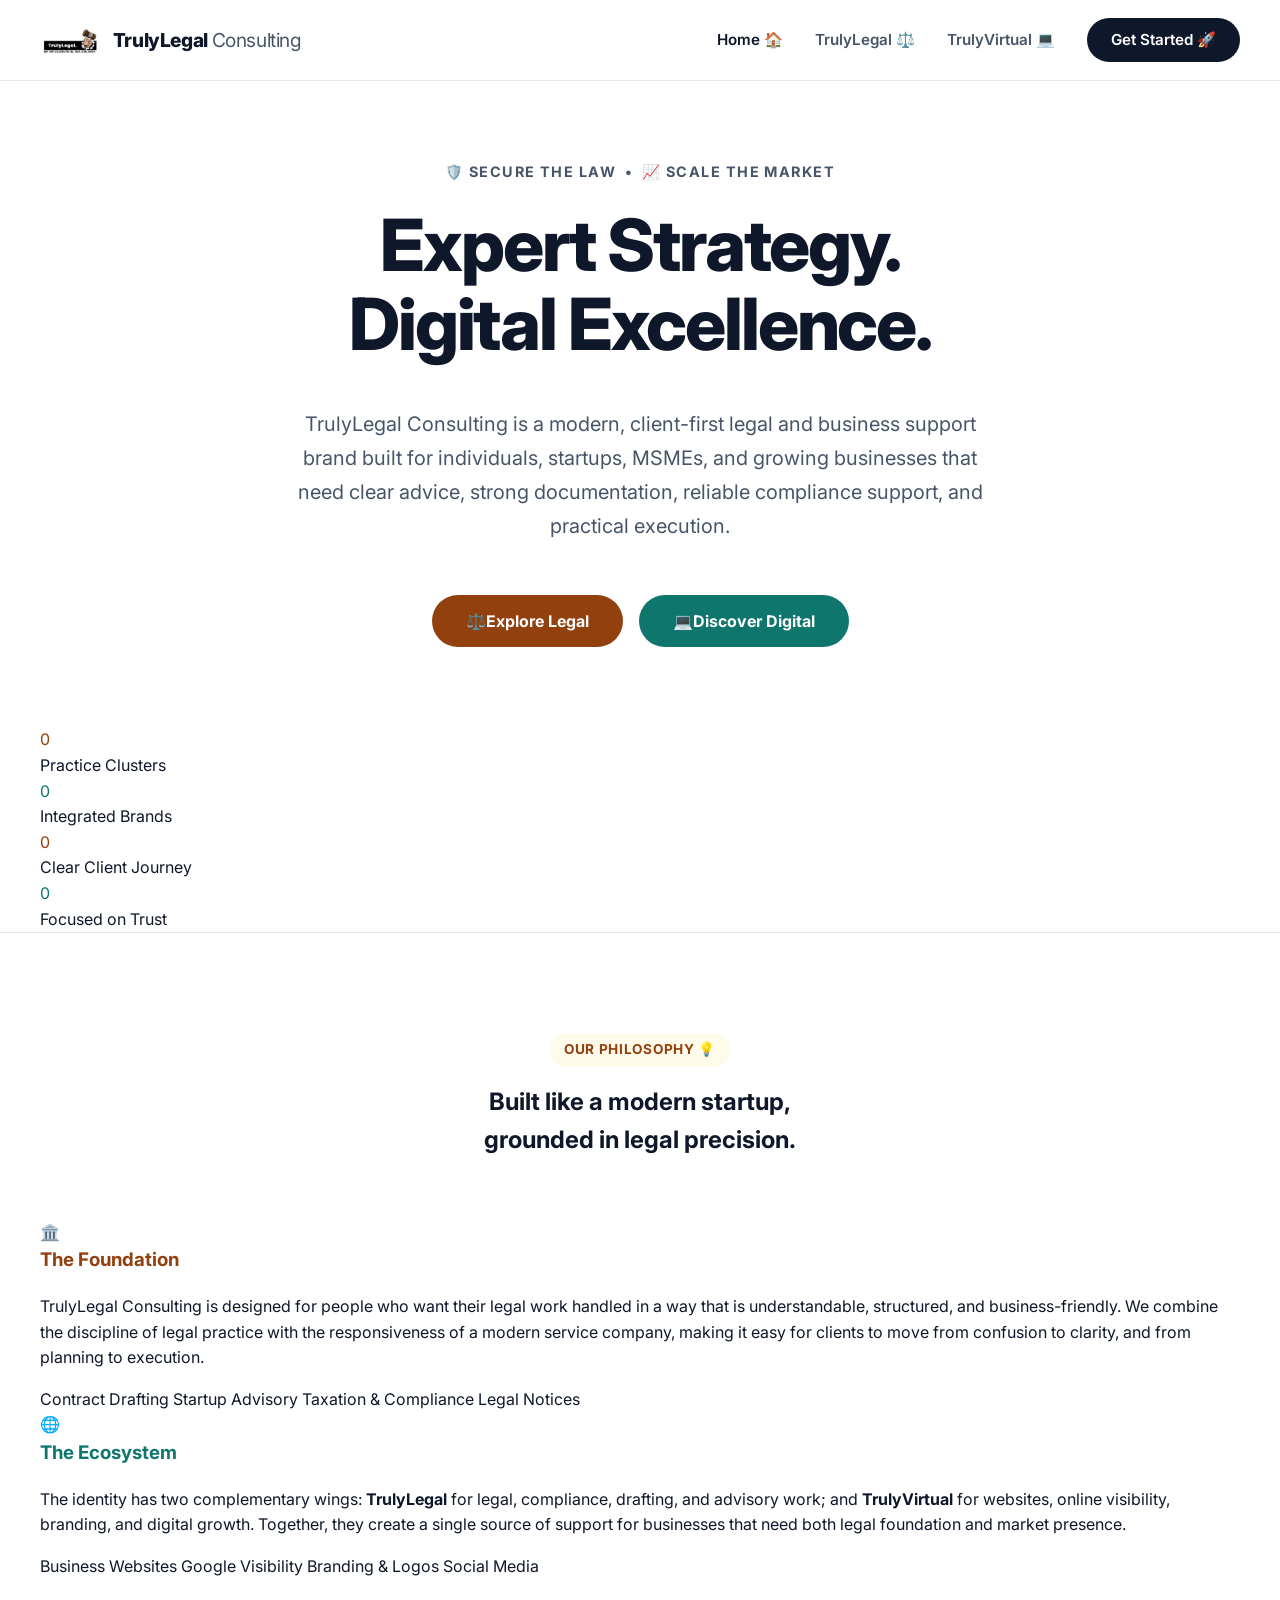
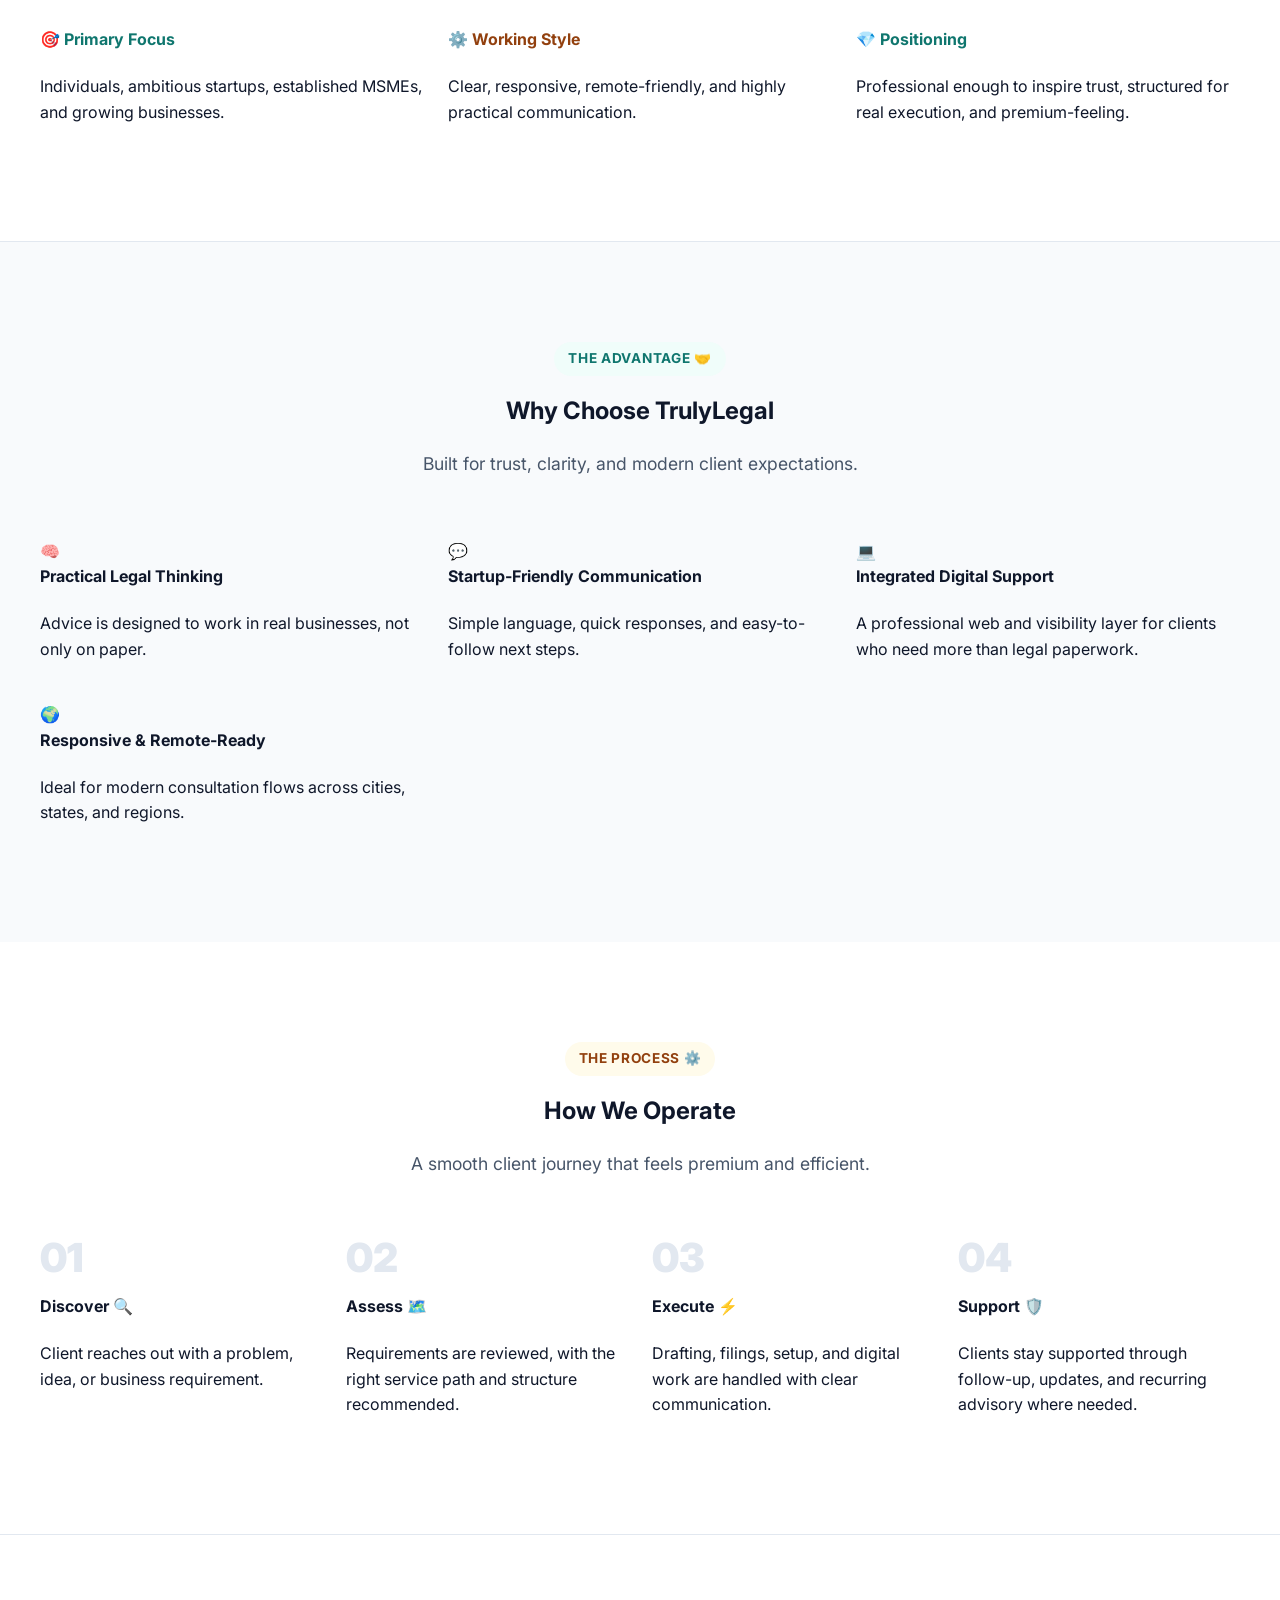
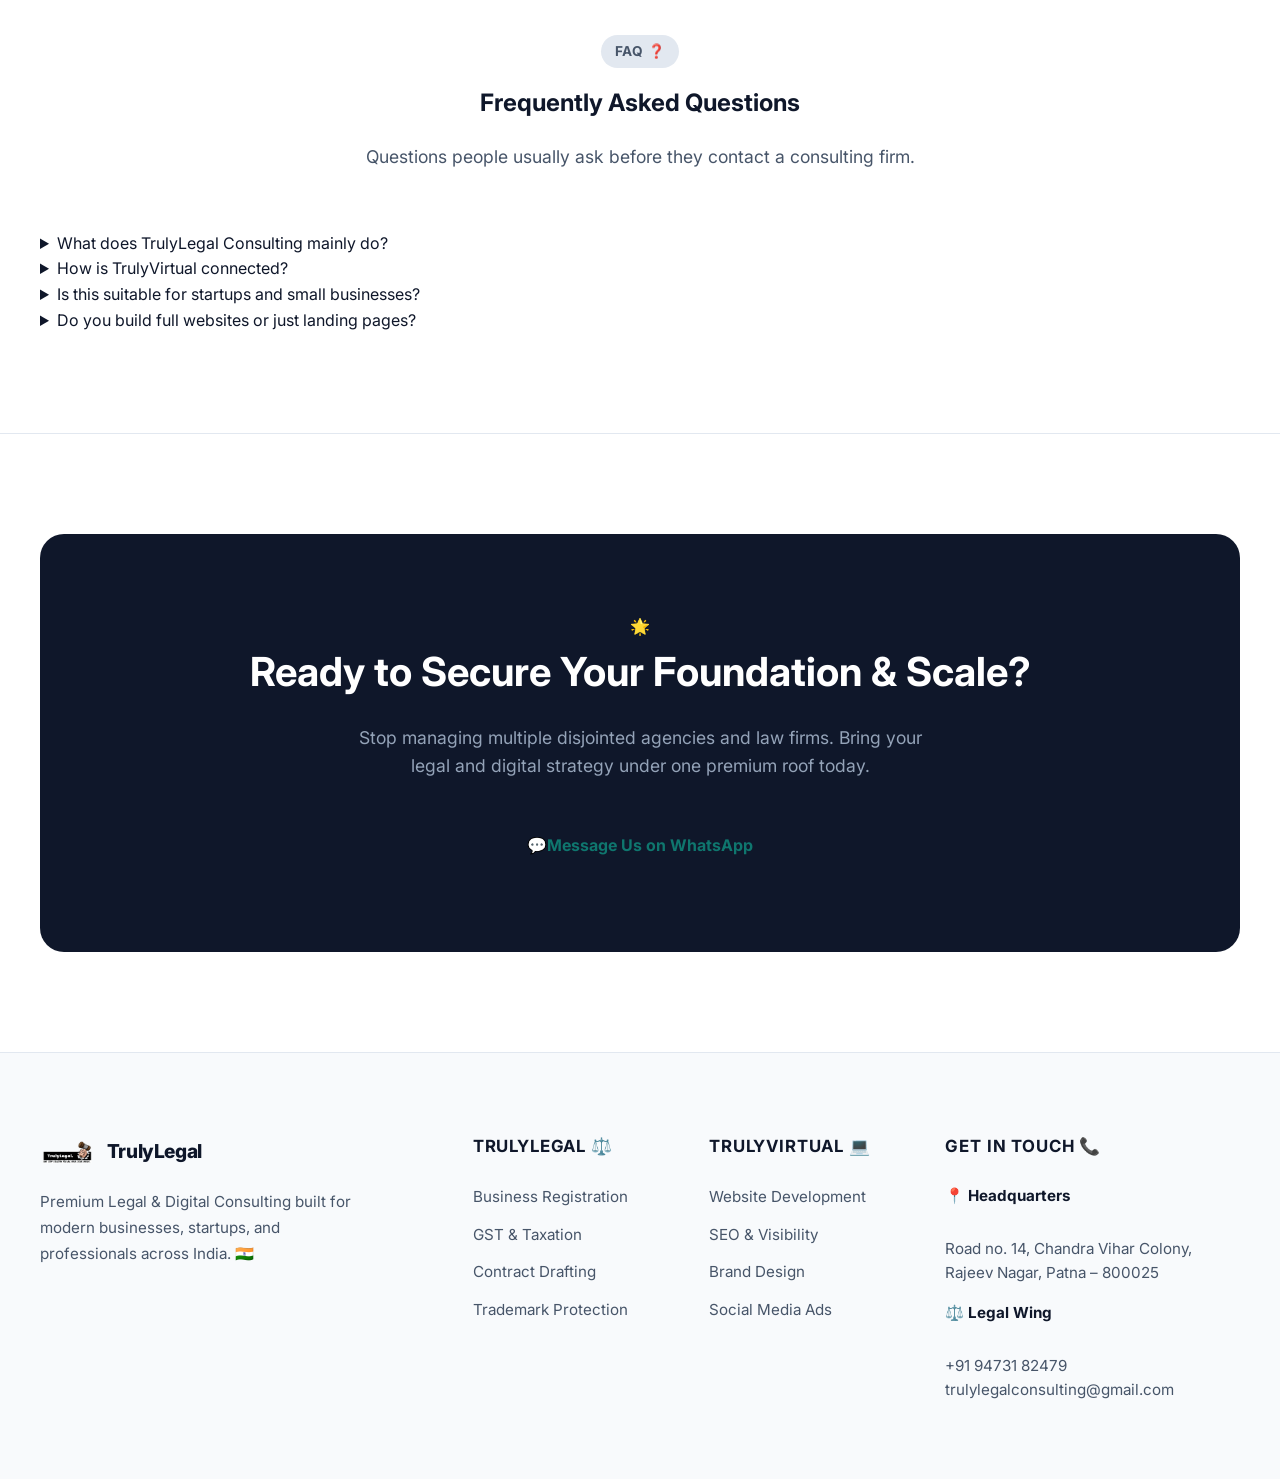
==== commit 915c64be: "Update index.html" ====
--- a/index.html
+++ b/index.html
@@ -10,7 +10,7 @@
   <link rel="stylesheet" href="styles.css" />
   <link rel="icon" href="assets/img/logo.png">
 </head>
-<body>
+<body class="animated-bg">
   
   <header class="site-header">
     <div class="container nav-wrap">
@@ -18,16 +18,14 @@
         <img src="assets/img/logo.png" alt="TrulyLegal Logo" class="header-logo">
         <span class="brand-name">TrulyLegal <span class="light-text">Consulting</span></span>
       </a>
-      
       <button class="nav-toggle" id="navToggle" aria-label="Toggle navigation">
         <span></span><span></span><span></span>
       </button>
-      
       <nav class="site-nav" id="siteNav">
-        <a href="index.html" class="active">Home</a>
-        <a href="legal.html">TrulyLegal</a>
-        <a href="virtual.html">TrulyVirtual</a>
-        <a href="#contact" class="nav-cta">Get Started</a>
+        <a href="index.html" class="active">Home 🏠</a>
+        <a href="legal.html">TrulyLegal ⚖️</a>
+        <a href="virtual.html">TrulyVirtual 💻</a>
+        <a href="contact.html" class="nav-cta">Get Started 🚀</a>
       </nav>
     </div>
   </header>
@@ -36,122 +34,195 @@
     <section class="hero-section">
       <div class="container hero-grid">
         <div class="hero-content reveal">
-          <div class="kicker">⚖️ Legal Foundation • 🚀 Digital Dominance</div>
-          <h1 class="hero-title">Expert Strategy. <br><span class="teal-text">Digital Excellence.</span></h1>
-          <p class="hero-subtitle">A premium consulting ecosystem bridging the gap between a steadfast legal foundation and aggressive digital market presence. Built for modern founders.</p>
+          <div class="kicker">
+            <span class="pulse-emoji">🛡️</span> Secure the Law &nbsp;•&nbsp; <span class="pulse-emoji">📈</span> Scale the Market
+          </div>
+          <h1 class="hero-title">Expert Strategy. <br><span class="teal-gradient-text">Digital Excellence.</span></h1>
+          <p class="hero-subtitle">TrulyLegal Consulting is a modern, client-first legal and business support brand built for individuals, startups, MSMEs, and growing businesses that need clear advice, strong documentation, reliable compliance support, and practical execution.</p>
           <div class="hero-actions">
-            <a href="legal.html" class="btn btn-primary">Explore Legal Services</a>
-            <a href="virtual.html" class="btn btn-outline">Discover Digital Studio</a>
-          </div>
-        </div>
-      </div>
-    </section>
-
-    <div class="trust-banner border-y">
-      <div class="container trust-flex">
-        <span>Trusted by Startups 🚀</span>
-        <span class="dot">•</span>
-        <span>Empowering MSMEs 🏢</span>
-        <span class="dot">•</span>
-        <span>Supporting Professionals 💼</span>
-        <span class="dot">•</span>
-        <span>Driving Digital Growth 📈</span>
+            <a href="legal.html" class="btn btn-brown"><span class="btn-icon">⚖️</span> Explore Legal</a>
+            <a href="virtual.html" class="btn btn-teal"><span class="btn-icon">💻</span> Discover Digital</a>
+          </div>
+        </div>
+      </div>
+    </section>
+
+    <div class="container stats-container reveal">
+      <div class="stats-grid">
+        <div class="bento-card stat-card card-hover">
+          <div class="stat-num brown-text" data-count="6">0</div>
+          <span>Practice Clusters</span>
+        </div>
+        <div class="bento-card stat-card card-hover">
+          <div class="stat-num teal-text" data-count="2">0</div>
+          <span>Integrated Brands</span>
+        </div>
+        <div class="bento-card stat-card card-hover">
+          <div class="stat-num brown-text" data-count="1">0</div>
+          <span>Clear Client Journey</span>
+        </div>
+        <div class="bento-card stat-card card-hover">
+          <div class="stat-num teal-text" data-count="100">0</div>
+          <span>Focused on Trust</span>
+        </div>
       </div>
     </div>
 
+    <section class="section border-y glass-section">
+      <div class="container">
+        <div class="section-header text-center reveal">
+          <span class="badge badge-brown">Our Philosophy 💡</span>
+          <h2>Built like a modern startup,<br>grounded in legal precision.</h2>
+        </div>
+        
+        <div class="bento-grid">
+          <div class="bento-card reveal">
+            <div class="card-icon-wrapper brown-bg"><span class="floating-emoji">🏛️</span></div>
+            <h3 class="brown-text">The Foundation</h3>
+            <p>TrulyLegal Consulting is designed for people who want their legal work handled in a way that is understandable, structured, and business-friendly. We combine the discipline of legal practice with the responsiveness of a modern service company, making it easy for clients to move from confusion to clarity, and from planning to execution.</p>
+            
+            <div class="tag-cloud mt-3">
+              <span>Contract Drafting</span>
+              <span>Startup Advisory</span>
+              <span>Taxation & Compliance</span>
+              <span>Legal Notices</span>
+            </div>
+          </div>
+
+          <div class="bento-card reveal" style="transition-delay: 0.1s;">
+            <div class="card-icon-wrapper teal-bg"><span class="floating-emoji">🌐</span></div>
+            <h3 class="teal-text">The Ecosystem</h3>
+            <p>The identity has two complementary wings: <strong>TrulyLegal</strong> for legal, compliance, drafting, and advisory work; and <strong>TrulyVirtual</strong> for websites, online visibility, branding, and digital growth. Together, they create a single source of support for businesses that need both legal foundation and market presence.</p>
+            
+            <div class="tag-cloud mt-3">
+              <span>Business Websites</span>
+              <span>Google Visibility</span>
+              <span>Branding & Logos</span>
+              <span>Social Media</span>
+            </div>
+          </div>
+        </div>
+
+        <div class="audience-grid mt-5 reveal">
+          <div class="bento-card card-hover">
+            <h4 class="teal-text">🎯 Primary Focus</h4>
+            <p>Individuals, ambitious startups, established MSMEs, and growing businesses.</p>
+          </div>
+          <div class="bento-card card-hover">
+            <h4 class="brown-text">⚙️ Working Style</h4>
+            <p>Clear, responsive, remote-friendly, and highly practical communication.</p>
+          </div>
+          <div class="bento-card card-hover">
+            <h4 class="teal-text">💎 Positioning</h4>
+            <p>Professional enough to inspire trust, structured for real execution, and premium-feeling.</p>
+          </div>
+        </div>
+      </div>
+    </section>
+
     <section class="section bg-light">
       <div class="container">
         <div class="section-header text-center reveal">
-          <span class="badge">The Ecosystem</span>
-          <h2>The Dual Advantage 🤝</h2>
-          <p class="section-desc">Most agencies build websites but ignore the law. Traditional firms handle law but ignore the market. We engineered a platform that secures both simultaneously.</p>
-        </div>
-
-        <div class="split-cards-grid">
-          <a href="legal.html" class="feature-card split-card reveal">
-            <div class="card-icon brown-icon">⚖️</div>
-            <h3 class="brown-text">TrulyLegal.</h3>
-            <p><strong>Corporate Law, Compliance, Taxation & Strategy.</strong></p>
-            <p class="card-text">We ensure your business is bulletproof. From ironclad contracts and entity setup to seamless tax compliance and trademark protection, we eliminate operational risk before you go to market.</p>
-            <span class="card-link brown-link">Explore Practice Areas →</span>
-          </a>
-
-          <a href="virtual.html" class="feature-card split-card reveal" style="transition-delay: 0.1s;">
-            <div class="card-icon teal-icon">💻</div>
-            <h3 class="teal-text">TrulyVirtual.</h3>
-            <p><strong>Websites, SEO, Branding & Digital Growth.</strong></p>
-            <p class="card-text">We engineer market dominance. We build high-converting websites, craft premium brand identities, and execute search strategies that turn your solid foundation into a digital powerhouse.</p>
-            <span class="card-link teal-link">Explore Digital Studio →</span>
-          </a>
+          <span class="badge badge-teal">The Advantage 🤝</span>
+          <h2>Why Choose TrulyLegal</h2>
+          <p class="section-desc">Built for trust, clarity, and modern client expectations.</p>
+        </div>
+
+        <div class="audience-grid">
+          <div class="bento-card card-hover reveal">
+            <div class="card-icon-wrapper brown-bg"><span class="floating-emoji">🧠</span></div>
+            <h4>Practical Legal Thinking</h4>
+            <p>Advice is designed to work in real businesses, not only on paper.</p>
+          </div>
+          <div class="bento-card card-hover reveal" style="transition-delay: 0.1s;">
+            <div class="card-icon-wrapper teal-bg"><span class="floating-emoji">💬</span></div>
+            <h4>Startup-Friendly Communication</h4>
+            <p>Simple language, quick responses, and easy-to-follow next steps.</p>
+          </div>
+          <div class="bento-card card-hover reveal" style="transition-delay: 0.2s;">
+            <div class="card-icon-wrapper teal-bg"><span class="floating-emoji">💻</span></div>
+            <h4>Integrated Digital Support</h4>
+            <p>A professional web and visibility layer for clients who need more than legal paperwork.</p>
+          </div>
+          <div class="bento-card card-hover reveal" style="transition-delay: 0.3s;">
+            <div class="card-icon-wrapper brown-bg"><span class="floating-emoji">🌍</span></div>
+            <h4>Responsive & Remote-Ready</h4>
+            <p>Ideal for modern consultation flows across cities, states, and regions.</p>
+          </div>
         </div>
       </div>
     </section>
 
     <section class="section">
       <div class="container">
-        <div class="section-header reveal">
-          <span class="badge">Our Audience</span>
-          <h2>Who We Serve 🎯</h2>
-        </div>
-        
-        <div class="audience-grid">
-          <div class="feature-card reveal">
-            <h4>🚀 Ambitious Startups</h4>
-            <p>Entrepreneurs launching from zero who need correct entity registration, founder agreements, and an immediate, professional digital footprint to secure funding and trust.</p>
-          </div>
-          <div class="feature-card reveal" style="transition-delay: 0.1s;">
-            <h4>🏢 Established MSMEs</h4>
-            <p>Growing companies that require rigorous GST compliance, ongoing legal counsel, and aggressive local SEO and web strategies to outpace regional competitors.</p>
-          </div>
-          <div class="feature-card reveal" style="transition-delay: 0.2s;">
-            <h4>💼 Independent Professionals</h4>
-            <p>Freelancers, consultants, and creators who need their contracts drafted, intellectual property protected, and personal brand identities polished for premium client acquisition.</p>
-          </div>
-        </div>
-      </div>
-    </section>
-
-    <section class="section bg-light">
-      <div class="container">
-        <div class="section-header text-center reveal">
-          <span class="badge">The Process</span>
-          <h2>How We Operate ⚙️</h2>
-          <p class="section-desc">A ruthless focus on clarity, execution, and measurable results. No unnecessary jargon.</p>
+        <div class="section-header text-center reveal">
+          <span class="badge badge-brown">The Process ⚙️</span>
+          <h2>How We Operate</h2>
+          <p class="section-desc">A smooth client journey that feels premium and efficient.</p>
         </div>
         
         <div class="workflow-grid">
-          <div class="workflow-step reveal">
-            <div class="step-num">01</div>
-            <h4>Discover & Audit 🔍</h4>
-            <p>We dissect your current legal standing and digital presence to identify risks and hidden opportunities.</p>
-          </div>
-          <div class="workflow-step reveal" style="transition-delay: 0.1s;">
-            <div class="step-num">02</div>
-            <h4>Strategize 🗺️</h4>
-            <p>We map out a custom blueprint, deciding exactly which legal shields and digital weapons your business requires.</p>
-          </div>
-          <div class="workflow-step reveal" style="transition-delay: 0.2s;">
-            <div class="step-num">03</div>
+          <div class="bento-card workflow-card reveal">
+            <div class="step-num text-teal">01</div>
+            <h4>Discover 🔍</h4>
+            <p>Client reaches out with a problem, idea, or business requirement.</p>
+          </div>
+          <div class="bento-card workflow-card reveal" style="transition-delay: 0.1s;">
+            <div class="step-num text-brown">02</div>
+            <h4>Assess 🗺️</h4>
+            <p>Requirements are reviewed, with the right service path and structure recommended.</p>
+          </div>
+          <div class="bento-card workflow-card reveal" style="transition-delay: 0.2s;">
+            <div class="step-num text-teal">03</div>
             <h4>Execute ⚡</h4>
-            <p>Our team drafts the contracts, files the paperwork, builds the code, and launches the campaigns.</p>
-          </div>
-          <div class="workflow-step reveal" style="transition-delay: 0.3s;">
-            <div class="step-num">04</div>
-            <h4>Scale & Protect 🛡️</h4>
-            <p>We provide ongoing monthly compliance, website maintenance, and continuous optimization to keep you at the top.</p>
-          </div>
+            <p>Drafting, filings, setup, and digital work are handled with clear communication.</p>
+          </div>
+          <div class="bento-card workflow-card reveal" style="transition-delay: 0.3s;">
+            <div class="step-num text-brown">04</div>
+            <h4>Support 🛡️</h4>
+            <p>Clients stay supported through follow-up, updates, and recurring advisory where needed.</p>
+          </div>
+        </div>
+      </div>
+    </section>
+
+    <section class="section bg-teal-light border-y">
+      <div class="container">
+        <div class="section-header text-center reveal">
+          <span class="badge">FAQ ❓</span>
+          <h2>Frequently Asked Questions</h2>
+          <p class="section-desc">Questions people usually ask before they contact a consulting firm.</p>
+        </div>
+
+        <div class="faq-list reveal">
+          <details class="faq-item">
+            <summary>What does TrulyLegal Consulting mainly do?</summary>
+            <p>It provides legal, compliance, drafting, business consulting, and selected digital growth services, with a focus on making the process simple and practical for clients.</p>
+          </details>
+          <details class="faq-item">
+            <summary>How is TrulyVirtual connected?</summary>
+            <p>TrulyVirtual is the digital-growth wing of the ecosystem, handling websites, visibility, branding, online promotion, and related digital support.</p>
+          </details>
+          <details class="faq-item">
+            <summary>Is this suitable for startups and small businesses?</summary>
+            <p>Yes. The structure is intentionally built for people who need affordable, professional, and scalable support while they build their business.</p>
+          </details>
+          <details class="faq-item">
+            <summary>Do you build full websites or just landing pages?</summary>
+            <p>Yes. The design capabilities range from single-page conversion landing pages to expanded multi-page corporate websites with service, about, and contact pages.</p>
+          </details>
         </div>
       </div>
     </section>
 
     <section class="section cta-section">
       <div class="container reveal">
-        <div class="cta-box">
-          <h2>Ready to Secure Your Foundation & Scale Your Vision? 🌟</h2>
+        <div class="cta-box box-gradient">
+          <div class="cta-icon-large floating-emoji">🌟</div>
+          <h2>Ready to Secure Your Foundation & Scale?</h2>
           <p>Stop managing multiple disjointed agencies and law firms. Bring your legal and digital strategy under one premium roof today.</p>
           <div class="cta-flex">
-            <a href="legal.html" class="btn btn-brown">Consult TrulyLegal</a>
-            <a href="virtual.html" class="btn btn-teal">Hire TrulyVirtual</a>
+            <a href="contact.html" class="btn btn-white teal-text"><span class="btn-icon">💬</span> Message Us on WhatsApp</a>
           </div>
         </div>
       </div>
@@ -165,7 +236,7 @@
           <img src="assets/img/logo.png" alt="TrulyLegal Logo" class="footer-logo">
           <span class="brand-name">TrulyLegal</span>
         </div>
-        <p>Premium Legal & Digital Consulting built for modern businesses, startups, and professionals across India.</p>
+        <p>Premium Legal & Digital Consulting built for modern businesses, startups, and professionals across India. 🇮🇳</p>
       </div>
       
       <div class="footer-col">
@@ -199,16 +270,6 @@
           <a href="tel:+919473182479">+91 94731 82479</a><br>
           <a href="mailto:trulylegalconsulting@gmail.com">trulylegalconsulting@gmail.com</a>
         </div>
-        <div class="contact-item mt-3">
-          <strong>💻 Digital Wing</strong><br>
-          <a href="tel:+918084089353">+91 80840 89353</a><br>
-          <a href="mailto:trulyvirtualsolution@gmail.com">trulyvirtualsolution@gmail.com</a>
-        </div>
-      </div>
-    </div>
-    <div class="footer-bottom">
-      <div class="container">
-        <p>&copy; 2026 TrulyLegal Consulting. All rights reserved.</p>
       </div>
     </div>
   </footer>
--- a/styles.css
+++ b/styles.css
@@ -1,369 +1,373 @@
 :root {
-  /* Crisp, Brilliant Light Base */
-  --bg-color: #FAFAFA;
-  --surface: #FFFFFF;
-  --surface-hover: #F8F9FA;
-  --border: rgba(0, 0, 0, 0.08);
-  --shadow: 0 15px 35px rgba(0, 0, 0, 0.05);
-  --shadow-hover: 0 20px 45px rgba(0, 0, 0, 0.1);
-  
-  /* Text */
-  --text: #1E293B;
-  --muted: #64748B;
-  
-  /* Vibrant Accents */
-  --legal-orange: #FF7E5F;
-  --legal-gold: #FEB47B;
-  --virtual-blue: #00C9FF;
-  --virtual-cyan: #92FE9D;
-  
-  --accent-legal: linear-gradient(135deg, var(--legal-orange), var(--legal-gold));
-  --accent-virtual: linear-gradient(135deg, var(--virtual-blue), var(--virtual-cyan));
+  /* Ultra-Clean Light Theme Palette */
+  --bg-main: #FFFFFF;
+  --bg-light: #F8FAFC; /* Very soft slate-gray/off-white */
+  
+  /* Classy Accent Colors */
+  --teal-main: #0F766E;
+  --teal-light: #14B8A6;
+  --teal-bg: #F0FDFA;
+  
+  --brown-main: #92400E;
+  --brown-light: #D97706;
+  --brown-bg: #FFFBEB;
+  
+  /* Text Colors */
+  --text-dark: #0F172A;
+  --text-muted: #475569;
+  --text-light: #94A3B8;
+  
+  /* UI Elements */
+  --border: #E2E8F0;
+  --shadow-sm: 0 4px 6px -1px rgba(0, 0, 0, 0.05);
+  --shadow-md: 0 10px 15px -3px rgba(0, 0, 0, 0.05);
+  --shadow-hover: 0 20px 25px -5px rgba(0, 0, 0, 0.1);
+  --radius: 12px;
 }
 
 * { box-sizing: border-box; }
-html { scroll-behavior: smooth; }
+html { scroll-behavior: smooth; font-size: 16px; }
 
 body {
   margin: 0;
   font-family: 'Inter', sans-serif;
-  background-color: var(--bg-color);
-  color: var(--text);
+  background-color: var(--bg-main);
+  color: var(--text-dark);
   line-height: 1.6;
   overflow-x: hidden;
-  position: relative;
-}
-
-/* Beautiful Abstract Background Blobs */
-.bg-orb {
-  position: absolute;
-  border-radius: 50%;
-  filter: blur(80px);
-  opacity: 0.15;
-  z-index: -1;
-  pointer-events: none;
-  animation: float 20s ease-in-out infinite alternate;
-}
-.orb-legal {
-  width: 50vw; height: 50vw;
-  background: var(--accent-legal);
-  top: -10%; left: -10%;
-}
-.orb-virtual {
-  width: 40vw; height: 40vw;
-  background: var(--accent-virtual);
-  top: 40%; right: -10%;
-  animation-delay: -5s;
-}
-@keyframes float {
-  0% { transform: translate(0, 0) scale(1); }
-  100% { transform: translate(5%, 10%) scale(1.1); }
 }
 
 ul { list-style: none; padding: 0; margin: 0; }
 a { color: inherit; text-decoration: none; transition: 0.3s ease; }
 img { max-width: 100%; display: block; }
 
-.container {
-  width: min(1200px, calc(100% - 48px));
-  margin-inline: auto;
-}
-
-/* ==========================================
-   STRICT LOGO SIZING CONTROLS
-   ========================================== */
-.header-logo {
-  max-height: 38px !important;
-  width: auto;
-  object-fit: contain;
-  transition: transform 0.3s ease;
-}
-.header-logo:hover { transform: scale(1.05); }
-
-.footer-logo {
-  max-height: 45px !important;
-  width: auto;
-  object-fit: contain;
-  margin-bottom: 20px;
-}
-
-.hero-logo-wrapper {
-  max-width: 260px; /* Forces TrulyVirtual logo to stay elegant */
-  margin: 0 auto 30px;
-}
-.tv-brand-logo {
-  width: 100%; height: auto;
-  border-radius: 8px;
-  box-shadow: var(--shadow);
-}
-/* Any inline logo inserted in content */
-.content-logo { max-width: 250px; margin-bottom: 20px; }
-
-/* TYPOGRAPHY */
-.bold-title {
-  font-size: clamp(3rem, 7vw, 5.5rem);
-  font-weight: 900;
-  letter-spacing: -0.04em;
-  line-height: 1.05;
-  margin: 10px 0 20px;
-}
-.subtitle {
-  font-size: clamp(1.1rem, 2vw, 1.3rem);
-  color: var(--muted);
+.container { width: min(1200px, calc(100% - 48px)); margin-inline: auto; }
+
+/* Utilities */
+.text-center { text-align: center; }
+.mt-3 { margin-top: 1rem; }
+.mt-5 { margin-top: 3rem; }
+.bg-light { background-color: var(--bg-light); }
+.border-y { border-top: 1px solid var(--border); border-bottom: 1px solid var(--border); }
+.teal-text { color: var(--teal-main); }
+.brown-text { color: var(--brown-main); }
+
+/* Typography */
+h1, h2, h3, h4 { color: var(--text-dark); margin-top: 0; }
+
+.hero-title {
+  font-size: clamp(3rem, 6vw, 4.5rem);
+  font-weight: 800;
+  letter-spacing: -0.03em;
+  line-height: 1.1;
+  margin: 10px 0 24px;
+}
+.hero-subtitle {
+  font-size: clamp(1.1rem, 2vw, 1.25rem);
+  color: var(--text-muted);
   max-width: 700px;
   font-weight: 400;
+  line-height: 1.7;
+}
+.section-title {
+  font-size: clamp(2rem, 4vw, 2.5rem);
+  font-weight: 800;
+  letter-spacing: -0.02em;
+  margin-bottom: 16px;
+}
+.section-desc {
+  font-size: 1.1rem;
+  color: var(--text-muted);
+  max-width: 700px;
+  margin: 0 auto;
 }
 .kicker {
   font-size: 0.9rem;
-  font-weight: 800;
-  letter-spacing: 0.25em;
+  font-weight: 700;
+  letter-spacing: 0.1em;
   text-transform: uppercase;
-  color: var(--muted);
+  color: var(--text-muted);
   margin-bottom: 12px;
 }
-
-.gradient-text-legal { 
-  background: var(--accent-legal);
-  -webkit-background-clip: text;
-  -webkit-text-fill-color: transparent;
-  font-weight: 900;
-}
-.gradient-text-virtual { 
-  background: var(--accent-virtual);
-  -webkit-background-clip: text;
-  -webkit-text-fill-color: transparent;
-  font-weight: 900;
-}
-
-/* NAVIGATION */
+.badge {
+  display: inline-block;
+  padding: 6px 14px;
+  font-size: 0.85rem;
+  font-weight: 700;
+  text-transform: uppercase;
+  letter-spacing: 0.05em;
+  border-radius: 999px;
+  background: var(--border);
+  color: var(--text-muted);
+  margin-bottom: 16px;
+}
+.badge-teal { background: var(--teal-bg); color: var(--teal-main); }
+.badge-brown { background: var(--brown-bg); color: var(--brown-main); }
+
+/* ==========================================
+   STRICT LOGO SIZING & HEADER LAYOUT
+   ========================================== */
 .site-header {
   position: fixed;
   top: 0; width: 100%; z-index: 100;
-  background: rgba(255, 255, 255, 0.9);
-  backdrop-filter: blur(12px);
-  -webkit-backdrop-filter: blur(12px);
+  background: rgba(255, 255, 255, 0.95);
+  backdrop-filter: blur(8px);
+  -webkit-backdrop-filter: blur(8px);
   border-bottom: 1px solid var(--border);
 }
 .nav-wrap {
   display: flex; justify-content: space-between; align-items: center;
   height: 80px;
 }
-.site-nav {
-  display: flex; gap: 30px; align-items: center;
-}
-.site-nav a {
-  font-size: 0.95rem; font-weight: 700; text-transform: uppercase; letter-spacing: 0.1em;
-  color: var(--muted);
-}
-.site-nav a:hover { color: var(--text); }
-.site-nav .nav-cta {
-  background: var(--text); color: white; padding: 10px 24px; border-radius: 999px;
-}
-.site-nav .nav-cta:hover { background: #000; transform: translateY(-2px); }
+
+.brand {
+  display: flex;
+  align-items: center;
+  gap: 12px;
+}
+/* STRICT constraints on the header logo */
+.header-logo {
+  max-height: 40px !important;
+  width: auto;
+  object-fit: contain;
+}
+.brand-name {
+  font-size: 1.2rem;
+  font-weight: 800;
+  color: var(--text-dark);
+  letter-spacing: -0.02em;
+}
+.brand-name .light-text { font-weight: 400; color: var(--text-muted); }
+
+.site-nav { display: flex; gap: 32px; align-items: center; }
+.site-nav a { font-size: 0.95rem; font-weight: 600; color: var(--text-muted); }
+.site-nav a:hover, .site-nav a.active { color: var(--text-dark); }
+.site-nav a.teal-text { color: var(--teal-main); }
+.site-nav a.brown-text { color: var(--brown-main); }
+
+.nav-cta {
+  background: var(--text-dark); color: #fff !important; 
+  padding: 10px 24px; border-radius: 999px;
+}
+.nav-cta:hover { background: var(--teal-main); transform: translateY(-2px); }
 
 .nav-toggle {
   display: none; width: 40px; height: 40px; background: none; border: none;
   flex-direction: column; justify-content: center; gap: 6px; cursor: pointer;
 }
-.nav-toggle span { display: block; width: 100%; height: 2px; background: var(--text); }
-
-/* VIBRANT BUTTONS */
+.nav-toggle span { display: block; width: 100%; height: 2px; background: var(--text-dark); }
+
+/* Buttons */
 .btn {
   display: inline-flex; align-items: center; justify-content: center;
-  height: 54px; padding: 0 32px; font-weight: 800; text-transform: uppercase; letter-spacing: 0.1em;
-  border-radius: 999px; cursor: pointer; border: none;
+  height: 52px; padding: 0 32px; font-weight: 700;
+  border-radius: 999px; cursor: pointer; border: 2px solid transparent;
   transition: all 0.3s ease;
-  color: #fff;
-}
-.gold-btn {
-  background: var(--accent-legal);
-  box-shadow: 0 10px 20px rgba(255, 126, 95, 0.3);
-}
-.cyan-btn {
-  background: var(--accent-virtual);
-  box-shadow: 0 10px 20px rgba(0, 201, 255, 0.3);
-}
-.btn:hover { transform: translateY(-3px); box-shadow: var(--shadow-hover); }
-
-/* HERO SPLIT */
-.hero-split {
-  padding: 160px 0 80px; min-height: 90vh;
-  display: flex; flex-direction: column; align-items: center;
-}
-.hero-center { text-align: center; margin-bottom: 60px; display: flex; flex-direction: column; align-items: center; }
-.split-container {
-  display: grid; grid-template-columns: 1fr 1fr; gap: 30px; width: 100%;
-}
-
-/* CARDS (Clean White Style) */
-.split-card, .premium-card, .eco-card, .audience-card, .workflow-step, .price-card, .service-row {
-  background: var(--surface);
+  font-size: 1rem;
+}
+.btn-primary { background: var(--text-dark); color: #fff; }
+.btn-primary:hover { background: var(--teal-main); transform: translateY(-3px); box-shadow: var(--shadow-md); }
+.btn-outline { background: transparent; border-color: var(--border); color: var(--text-dark); }
+.btn-outline:hover { border-color: var(--text-dark); background: var(--bg-light); }
+.btn-teal { background: var(--teal-main); color: #fff; }
+.btn-teal:hover { background: var(--teal-light); transform: translateY(-3px); box-shadow: var(--shadow-md); }
+.btn-brown { background: var(--brown-main); color: #fff; }
+.btn-brown:hover { background: var(--brown-light); transform: translateY(-3px); box-shadow: var(--shadow-md); }
+
+/* Heroes */
+.hero-section { padding: 160px 0 80px; text-align: center; }
+.hero-content { display: flex; flex-direction: column; align-items: center; }
+.hero-actions { display: flex; gap: 16px; margin-top: 32px; flex-wrap: wrap; justify-content: center; }
+
+.internal-hero { padding: 180px 0 80px; text-align: center; }
+.hero-logo-wrapper { max-width: 250px; margin: 0 auto 30px; }
+.tv-brand-logo { width: 100%; height: auto; border-radius: 8px; border: 1px solid var(--border); }
+
+/* Trust Banner */
+.trust-banner { padding: 20px 0; background: var(--bg-main); font-size: 0.95rem; font-weight: 600; color: var(--text-muted); }
+.trust-flex { display: flex; justify-content: center; gap: 30px; flex-wrap: wrap; }
+.trust-flex .dot { color: var(--border); }
+
+/* General Sections */
+.section { padding: 100px 0; }
+.section-header { margin-bottom: 60px; }
+
+/* Cards */
+.feature-card {
+  background: var(--bg-main);
   border: 1px solid var(--border);
-  box-shadow: var(--shadow);
-  border-radius: 20px;
-  transition: all 0.4s ease;
-}
-.split-card {
-  padding: 60px 40px; 
-  display: flex; flex-direction: column; justify-content: center; min-height: 380px;
-}
-.split-card h2 { font-size: 3rem; font-weight: 900; margin: 0 0 10px; }
-.split-card p { color: var(--muted); font-size: 1.15rem; margin-bottom: 40px; }
-.explore-btn {
-  display: inline-flex; align-items: center; padding: 14px 28px; font-weight: 800;
-  text-transform: uppercase; letter-spacing: 0.1em; width: max-content;
-  border-radius: 999px; color: white;
-}
-.card-legal:hover { transform: translateY(-10px); border-color: var(--legal-orange); box-shadow: var(--shadow-hover); }
-.card-virtual:hover { transform: translateY(-10px); border-color: var(--virtual-blue); box-shadow: var(--shadow-hover); }
-
-/* SECTIONS */
-.page-hero { padding: 180px 0 80px; text-align: center; }
-.service-section, .target-audience-section, .workflow-section, .ecosystem-section { padding: 80px 0; }
-.center-header { text-align: center; margin-bottom: 60px; }
-
-/* GRIDS */
-.service-grid, .audience-grid { display: grid; grid-template-columns: repeat(3, 1fr); gap: 24px; }
+  padding: 40px;
+  border-radius: var(--radius);
+  box-shadow: var(--shadow-sm);
+  transition: all 0.3s ease;
+}
+.feature-card:hover { transform: translateY(-5px); box-shadow: var(--shadow-md); }
+.feature-card h3, .feature-card h4 { font-size: 1.25rem; font-weight: 800; margin-bottom: 12px; }
+.feature-card p { color: var(--text-muted); margin-bottom: 0; }
+
+/* Split Cards (Dual Advantage) */
+.split-cards-grid { display: grid; grid-template-columns: 1fr 1fr; gap: 32px; }
+.split-card { display: flex; flex-direction: column; justify-content: flex-start; text-decoration: none; padding: 50px; }
+.card-icon { font-size: 2.5rem; margin-bottom: 24px; padding: 16px; display: inline-block; border-radius: 16px; width: max-content; }
+.brown-icon { background: var(--brown-bg); border: 1px solid rgba(146,64,14,0.1); }
+.teal-icon { background: var(--teal-bg); border: 1px solid rgba(15,118,110,0.1); }
+.card-text { margin-bottom: 30px; flex-grow: 1; }
+.card-link { font-weight: 700; font-size: 0.95rem; }
+.brown-link { color: var(--brown-main); }
+.teal-link { color: var(--teal-main); }
+.split-card:hover { border-color: var(--border); }
+
+/* Grids */
+.audience-grid, .services-grid { display: grid; grid-template-columns: repeat(3, 1fr); gap: 24px; }
+.workflow-grid { display: grid; grid-template-columns: repeat(4, 1fr); gap: 24px; }
+
+/* Workflow */
+.workflow-step { padding: 30px; text-align: left; }
+.step-num { font-size: 2.5rem; font-weight: 900; color: var(--border); margin-bottom: 16px; line-height: 1; }
+.workflow-step:hover .step-num { color: var(--teal-main); }
+.workflow-step h4 { font-size: 1.2rem; font-weight: 700; margin-bottom: 8px; }
+.workflow-step p { color: var(--text-muted); font-size: 0.95rem; margin: 0; }
+
+/* Lists */
+.clean-list { margin-top: 20px; }
+.clean-list li { padding-left: 24px; position: relative; margin-bottom: 10px; color: var(--text-dark); font-weight: 500; font-size: 0.95rem; }
+.clean-list li::before { content: "•"; position: absolute; left: 8px; color: var(--text-muted); }
+.check-list li::before { content: "✓"; left: 0; color: var(--teal-main); font-weight: 900; }
+
+/* Pricing Elements */
+.pricing-disclaimer {
+  background: var(--bg-light); border: 1px solid var(--border);
+  border-left: 4px solid var(--teal-main); padding: 30px; border-radius: 0 var(--radius) var(--radius) 0; margin-bottom: 60px;
+}
+.pricing-disclaimer h4 { margin-bottom: 12px; font-size: 1.05rem; }
 .pricing-grid { display: grid; grid-template-columns: repeat(2, 1fr); gap: 24px; }
-
-.premium-card, .price-card { padding: 40px; }
-.premium-card:hover, .price-card:hover, .audience-card:hover, .eco-card:hover { 
-  transform: translateY(-8px); 
-  box-shadow: var(--shadow-hover); 
-}
-.premium-card h3 { font-size: 1.4rem; font-weight: 800; margin: 0 0 16px; text-transform: uppercase; }
-.premium-card p { color: var(--muted); margin-bottom: 24px; }
-.premium-card ul { border-top: 1px solid var(--border); padding-top: 20px; }
-.premium-card ul li { color: var(--text); font-weight: 700; margin-bottom: 10px; font-size: 1rem; position: relative; padding-left: 20px; }
-.legal-list li::before { content: "✦"; position: absolute; left: 0; color: var(--legal-orange); }
-.virtual-list li::before { content: "✦"; position: absolute; left: 0; color: var(--virtual-blue); }
-
-/* TICKER */
-.scrolling-ticker {
-  width: 100%; overflow: hidden;
-  background: var(--surface); border-top: 1px solid var(--border); border-bottom: 1px solid var(--border);
-  padding: 24px 0; white-space: nowrap; box-shadow: 0 5px 15px rgba(0,0,0,0.02);
-}
-.ticker-content {
-  display: inline-block; animation: ticker 40s linear infinite;
-  font-size: 1rem; font-weight: 800; text-transform: uppercase; letter-spacing: 0.2em; color: var(--muted);
-}
-.ticker-content .dot { color: var(--border); margin: 0 30px; }
-@keyframes ticker { 0% { transform: translateX(0); } 100% { transform: translateX(-50%); } }
-
-/* WORKFLOW & ECOSYSTEM */
-.workflow-grid { display: grid; grid-template-columns: repeat(4, 1fr); gap: 24px; margin-top: 40px; }
-.workflow-step { padding: 40px 30px; text-align: center; }
-.step-number {
-  font-size: 3.5rem; font-weight: 900; color: #F1F5F9;
-  margin-bottom: 20px; line-height: 1; transition: 0.3s ease;
-}
-.legal-number { -webkit-text-stroke: 1px var(--legal-orange); }
-.virtual-number { -webkit-text-stroke: 1px var(--virtual-blue); }
-.workflow-step:hover .step-number { transform: scale(1.1); }
-.workflow-step h4 { font-size: 1.3rem; font-weight: 900; margin: 0 0 12px; text-transform: uppercase; }
-
-.audience-card { padding: 50px 40px; }
-.ecosystem-grid, .about-grid { display: grid; grid-template-columns: 1.5fr 1fr; gap: 40px; align-items: center; }
-.eco-card { padding: 50px; }
-.eco-card h3 { font-size: 2rem; font-weight: 900; margin: 0 0 24px; text-transform: uppercase; }
-.eco-divider { font-size: 5rem; font-weight: 300; text-align: center; color: var(--muted); }
-.stat strong { display: block; font-size: 4rem; font-weight: 900; line-height: 1; }
-
-/* PRICING ELEMENTS */
-.card-header { display: flex; justify-content: space-between; align-items: flex-start; margin-bottom: 16px; border-bottom: 1px solid var(--border); padding-bottom: 24px; }
-.card-header h4 { font-size: 1.3rem; font-weight: 800; margin: 0; max-width: 60%; }
-.card-header .price { font-size: 2.2rem; font-weight: 900; line-height: 1; }
-.services-list-grid { display: flex; flex-direction: column; gap: 16px; }
-.service-row { display: flex; justify-content: space-between; align-items: center; padding: 32px 40px; }
-.row-price .price { font-size: 2rem; font-weight: 900; line-height: 1; }
-.pricing-disclaimer { background: var(--surface); border: 1px solid var(--border); border-left: 4px solid var(--virtual-blue); padding: 24px 32px; border-radius: 0 12px 12px 0; margin-bottom: 60px; box-shadow: var(--shadow); }
-.subsection-title { font-size: 1.5rem; font-weight: 800; text-transform: uppercase; letter-spacing: 0.1em; margin-bottom: 30px; border-bottom: 1px solid var(--border); padding-bottom: 16px; }
-
-/* ==========================================
-   THE NEW MASSIVE, BEAUTIFUL FOOTER
-   ========================================== */
-.site-footer {
-  margin-top: 100px;
-  background: var(--surface);
-  border-top: 1px solid var(--border);
-  position: relative;
-  padding-bottom: 20px;
-}
-.footer-cta-banner {
-  background: var(--text);
-  color: #fff;
-  border-radius: 24px;
-  padding: 60px 80px;
-  display: flex;
-  justify-content: space-between;
-  align-items: center;
-  transform: translateY(-50px);
-  box-shadow: 0 20px 50px rgba(0,0,0,0.15);
-}
-.cta-content h2 { font-size: 2.2rem; margin: 0 0 10px; }
-.cta-content p { color: #CBD5E1; margin: 0; font-size: 1.1rem; }
-.cta-actions { display: flex; gap: 16px; }
-
-.footer-grid {
-  display: grid;
-  grid-template-columns: 2fr 1fr 1fr 1.5fr;
-  gap: 40px;
-  padding: 20px 0 60px;
-}
-.footer-col h4 {
-  font-size: 1.1rem;
-  font-weight: 800;
-  text-transform: uppercase;
-  letter-spacing: 0.1em;
-  margin: 0 0 24px;
-  color: var(--text);
-}
-.brand-col p { color: var(--muted); font-size: 1.05rem; max-width: 300px; line-height: 1.7; }
+.price-card { background: var(--bg-main); border: 1px solid var(--border); padding: 40px; border-radius: var(--radius); box-shadow: var(--shadow-sm); }
+.featured-price-card { border-color: var(--teal-main); box-shadow: var(--shadow-md); position: relative; }
+.card-top { display: flex; justify-content: space-between; align-items: flex-start; margin-bottom: 16px; border-bottom: 1px solid var(--border); padding-bottom: 24px; }
+.card-top h4 { font-size: 1.3rem; font-weight: 800; margin: 0; max-width: 60%; }
+.card-top .price { font-size: 2.2rem; font-weight: 900; line-height: 1; }
+.target-text { font-style: italic; font-size: 0.95rem; }
+
+.services-list { display: flex; flex-direction: column; gap: 16px; }
+.service-row { display: flex; justify-content: space-between; align-items: center; padding: 32px 40px; background: var(--bg-main); border: 1px solid var(--border); border-radius: var(--radius); }
+.row-info h4 { font-size: 1.15rem; font-weight: 700; margin-bottom: 8px; }
+.row-info p { margin: 0; color: var(--text-muted); font-size: 0.95rem; max-width: 80%; }
+.row-price { text-align: right; }
+.row-price .price { font-size: 1.8rem; font-weight: 900; display: block; line-height: 1; }
+.row-price .term { font-size: 0.85rem; color: var(--text-light); text-transform: uppercase; letter-spacing: 0.05em; }
+
+/* Call To Action Box */
+.cta-box { background: var(--text-dark); color: #fff; text-align: center; padding: 80px 40px; border-radius: 24px; }
+.cta-box h2 { color: #fff; font-size: 2.5rem; margin-bottom: 20px; }
+.cta-box p { color: var(--text-light); font-size: 1.1rem; max-width: 600px; margin: 0 auto 40px; }
+.cta-flex { display: flex; justify-content: center; gap: 16px; flex-wrap: wrap; }
+.box-brown { background: var(--brown-main); }
+.box-teal { background: var(--teal-main); }
+.box-brown p, .box-teal p { color: rgba(255,255,255,0.8); }
+
+/* Footer */
+.site-footer { background: var(--bg-light); border-top: 1px solid var(--border); padding-top: 80px; }
+.footer-grid { display: grid; grid-template-columns: 2fr 1fr 1fr 1.5fr; gap: 40px; padding-bottom: 60px; }
+.footer-brand { display: flex; align-items: center; gap: 12px; margin-bottom: 20px; }
+.footer-logo { max-height: 36px !important; width: auto; object-fit: contain; }
+.brand-col p { color: var(--text-muted); font-size: 0.95rem; line-height: 1.7; max-width: 320px; }
+
+.footer-col h4 { font-size: 1.05rem; font-weight: 700; margin-bottom: 24px; text-transform: uppercase; letter-spacing: 0.05em; }
 .footer-col ul li { margin-bottom: 12px; }
-.footer-col ul li a { color: var(--muted); font-weight: 500; }
-.footer-col ul li a:hover { color: var(--legal-orange); }
-
-.contact-col .contact-item { margin-bottom: 20px; font-size: 0.95rem; color: var(--muted); line-height: 1.6; }
-.contact-col .contact-item strong { color: var(--text); font-weight: 700; }
-.contact-col .contact-item a { color: var(--muted); font-weight: 600; }
-.contact-col .contact-item a:hover { color: var(--virtual-blue); }
-
-.footer-bottom {
-  border-top: 1px solid var(--border);
-  padding-top: 24px;
-  text-align: center;
-  color: var(--muted);
-  font-size: 0.9rem;
-}
-
-/* ANIMATION */
-.reveal { opacity: 0; transform: translateY(30px); transition: all 0.8s cubic-bezier(0.16, 1, 0.3, 1); }
+.footer-col ul li a { color: var(--text-muted); font-size: 0.95rem; }
+.footer-col ul li a:hover { color: var(--teal-main); }
+
+.contact-item { margin-bottom: 16px; font-size: 0.95rem; color: var(--text-muted); }
+.contact-item strong { color: var(--text-dark); display: block; margin-bottom: 4px; }
+.contact-item a { color: var(--text-muted); }
+.contact-item a:hover { color: var(--teal-main); }
+
+.footer-bottom { border-top: 1px solid var(--border); padding: 24px 0; text-align: center; color: var(--text-light); font-size: 0.9rem; }
+
+/* Animations */
+.reveal { opacity: 0; transform: translateY(20px); transition: all 0.6s cubic-bezier(0.16, 1, 0.3, 1); }
 .reveal.in-view { opacity: 1; transform: translateY(0); }
 
-/* RESPONSIVE */
-@media (max-width: 1100px) {
-  .footer-cta-banner { flex-direction: column; text-align: center; gap: 30px; padding: 50px 30px; }
+/* Responsive */
+@media (max-width: 992px) {
+  .split-cards-grid, .audience-grid, .services-grid, .pricing-grid { grid-template-columns: 1fr 1fr; }
+  .workflow-grid { grid-template-columns: repeat(2, 1fr); }
   .footer-grid { grid-template-columns: 1fr 1fr; gap: 50px; }
-}
-@media (max-width: 992px) {
-  .split-container, .service-grid, .pricing-grid, .audience-grid { grid-template-columns: 1fr 1fr; }
-  .about-grid, .ecosystem-grid { grid-template-columns: 1fr; gap: 40px; }
-  .workflow-grid { grid-template-columns: repeat(2, 1fr); }
-  .eco-divider { transform: rotate(90deg); margin: 0; }
-  .service-row { flex-direction: column; align-items: flex-start; gap: 24px; }
-}
+  .service-row { flex-direction: column; align-items: flex-start; gap: 20px; }
+  .row-info p { max-width: 100%; }
+}
+
 @media (max-width: 768px) {
   .site-nav {
-    position: absolute; top: 80px; left: 0; width: 100%; background: rgba(255,255,255,0.95); backdrop-filter: blur(20px);
-    flex-direction: column; padding: 40px; border-bottom: 1px solid var(--border); box-shadow: var(--shadow);
+    position: absolute; top: 80px; left: 0; width: 100%; background: var(--bg-main);
+    flex-direction: column; padding: 30px; border-bottom: 1px solid var(--border); box-shadow: var(--shadow-md);
     clip-path: polygon(0 0, 100% 0, 100% 0, 0 0); transition: 0.4s ease;
   }
   .site-nav.open { clip-path: polygon(0 0, 100% 0, 100% 100%, 0 100%); }
   .nav-toggle { display: flex; }
-  .split-container, .service-grid, .pricing-grid, .audience-grid, .workflow-grid { grid-template-columns: 1fr; }
-  .hero-split { padding-top: 120px; }
-  .bold-title { font-size: 2.5rem; }
-  .footer-grid { grid-template-columns: 1fr; gap: 40px; }
-  .cta-actions { flex-direction: column; width: 100%; }
-}
+  
+  .split-cards-grid, .audience-grid, .services-grid, .pricing-grid, .workflow-grid, .footer-grid { grid-template-columns: 1fr; }
+  .hero-section { padding: 140px 0 60px; }
+  .hero-title { font-size: 2.8rem; }
+  .split-card { padding: 30px; }
+  .cta-box { padding: 40px 20px; }
+}
+/* ==========================================
+   CONTACT PAGE & FORM STYLES
+   ========================================== */
+.contact-layout {
+  display: grid;
+  grid-template-columns: 1fr 1.8fr;
+  gap: 40px;
+  align-items: start;
+}
+.contact-info-cards {
+  display: grid;
+  gap: 24px;
+}
+.contact-info-cards h4 { margin-bottom: 12px; font-weight: 800; font-size: 1.1rem; }
+.contact-info-cards p { margin: 0; color: var(--text-muted); }
+.contact-info-cards a { color: var(--text-dark); font-weight: 600; text-decoration: underline; text-decoration-color: transparent; transition: 0.3s; }
+.contact-info-cards a:hover { text-decoration-color: var(--teal-main); color: var(--teal-main); }
+
+.contact-form {
+  display: flex;
+  flex-direction: column;
+  gap: 20px;
+}
+.mb-4 { margin-bottom: 1.5rem; }
+
+.form-group {
+  display: flex;
+  flex-direction: column;
+  gap: 8px;
+}
+.form-group label {
+  font-weight: 700;
+  color: var(--text-dark);
+  font-size: 0.95rem;
+}
+.form-control {
+  width: 100%;
+  padding: 16px 20px;
+  border-radius: 12px;
+  border: 1px solid var(--border);
+  background: var(--bg-main);
+  font-family: inherit;
+  font-size: 1rem;
+  color: var(--text-dark);
+  transition: all 0.3s ease;
+  box-shadow: 0 2px 4px rgba(0,0,0,0.02) inset;
+}
+.form-control:focus {
+  outline: none;
+  border-color: var(--teal-main);
+  box-shadow: 0 0 0 4px var(--teal-bg);
+}
+.form-control::placeholder {
+  color: var(--text-light);
+}
+
+@media (max-width: 992px) {
+  .contact-layout { grid-template-columns: 1fr; }
+}
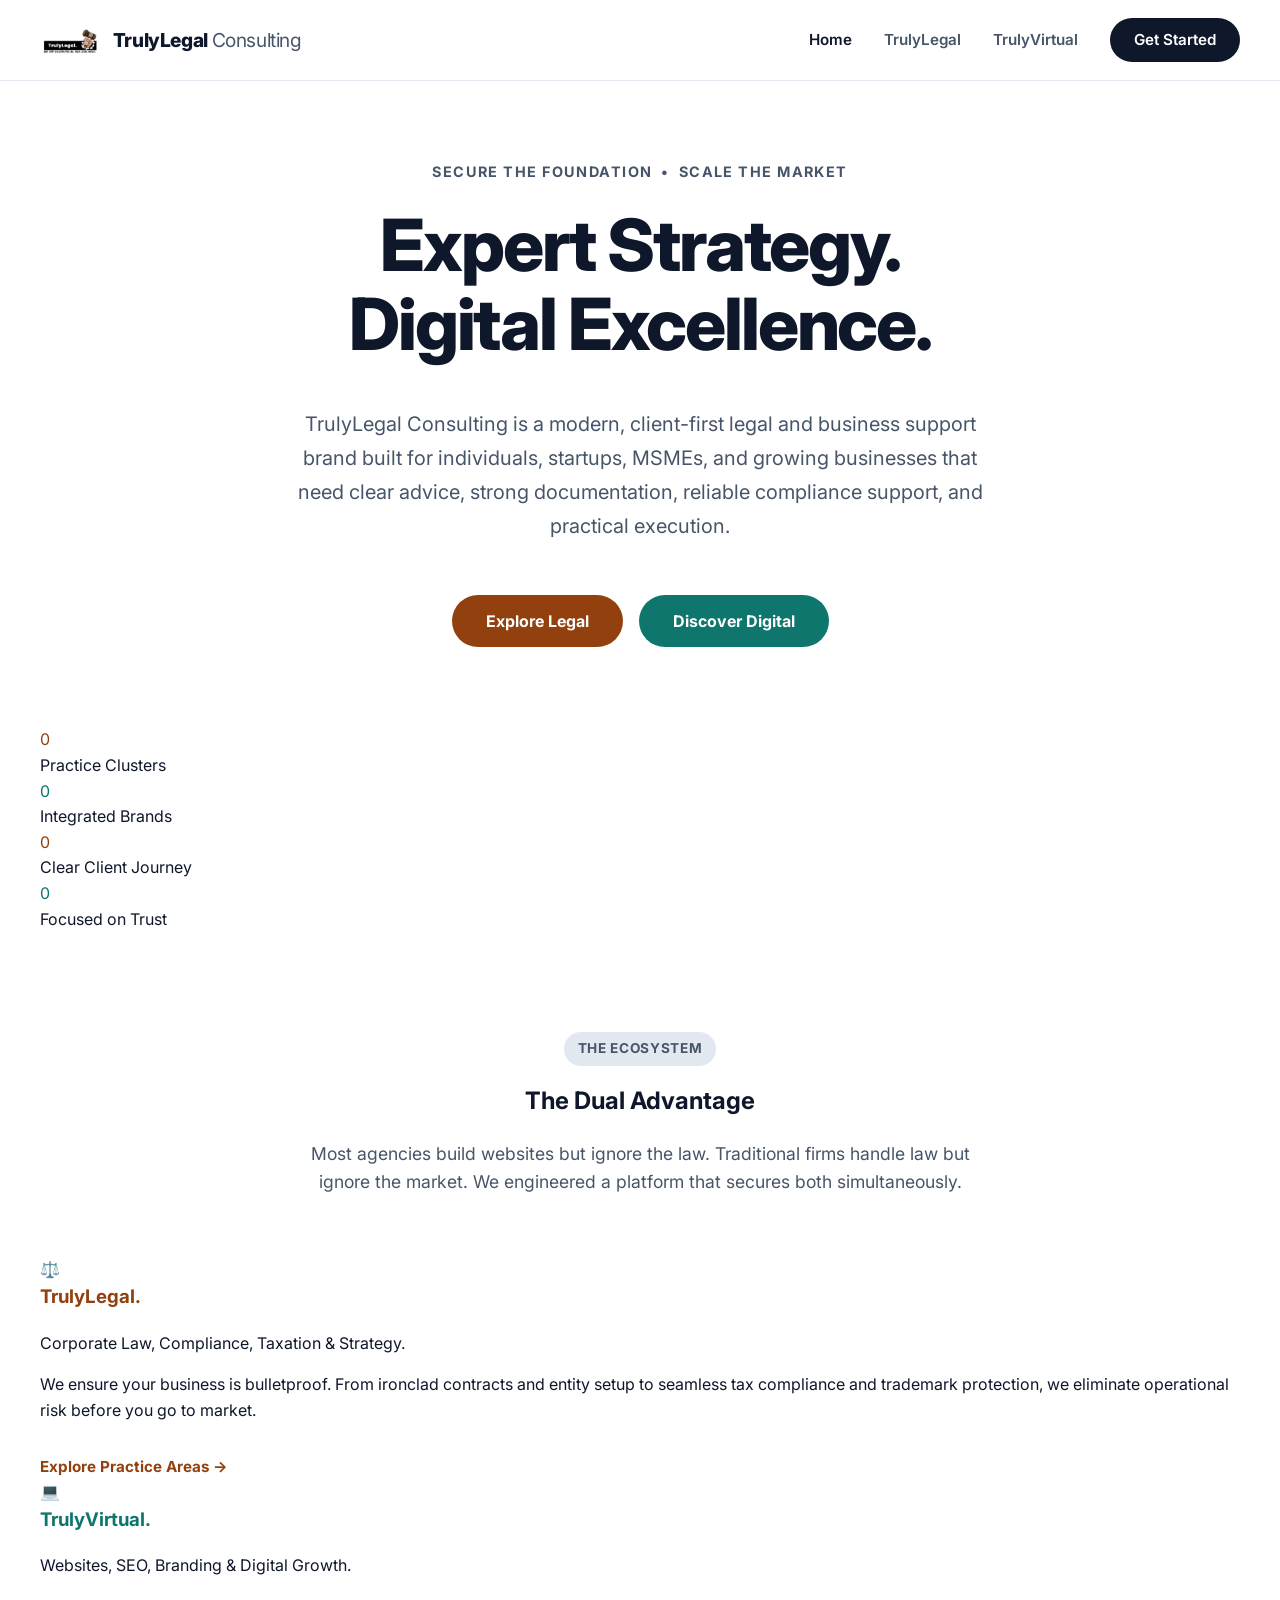
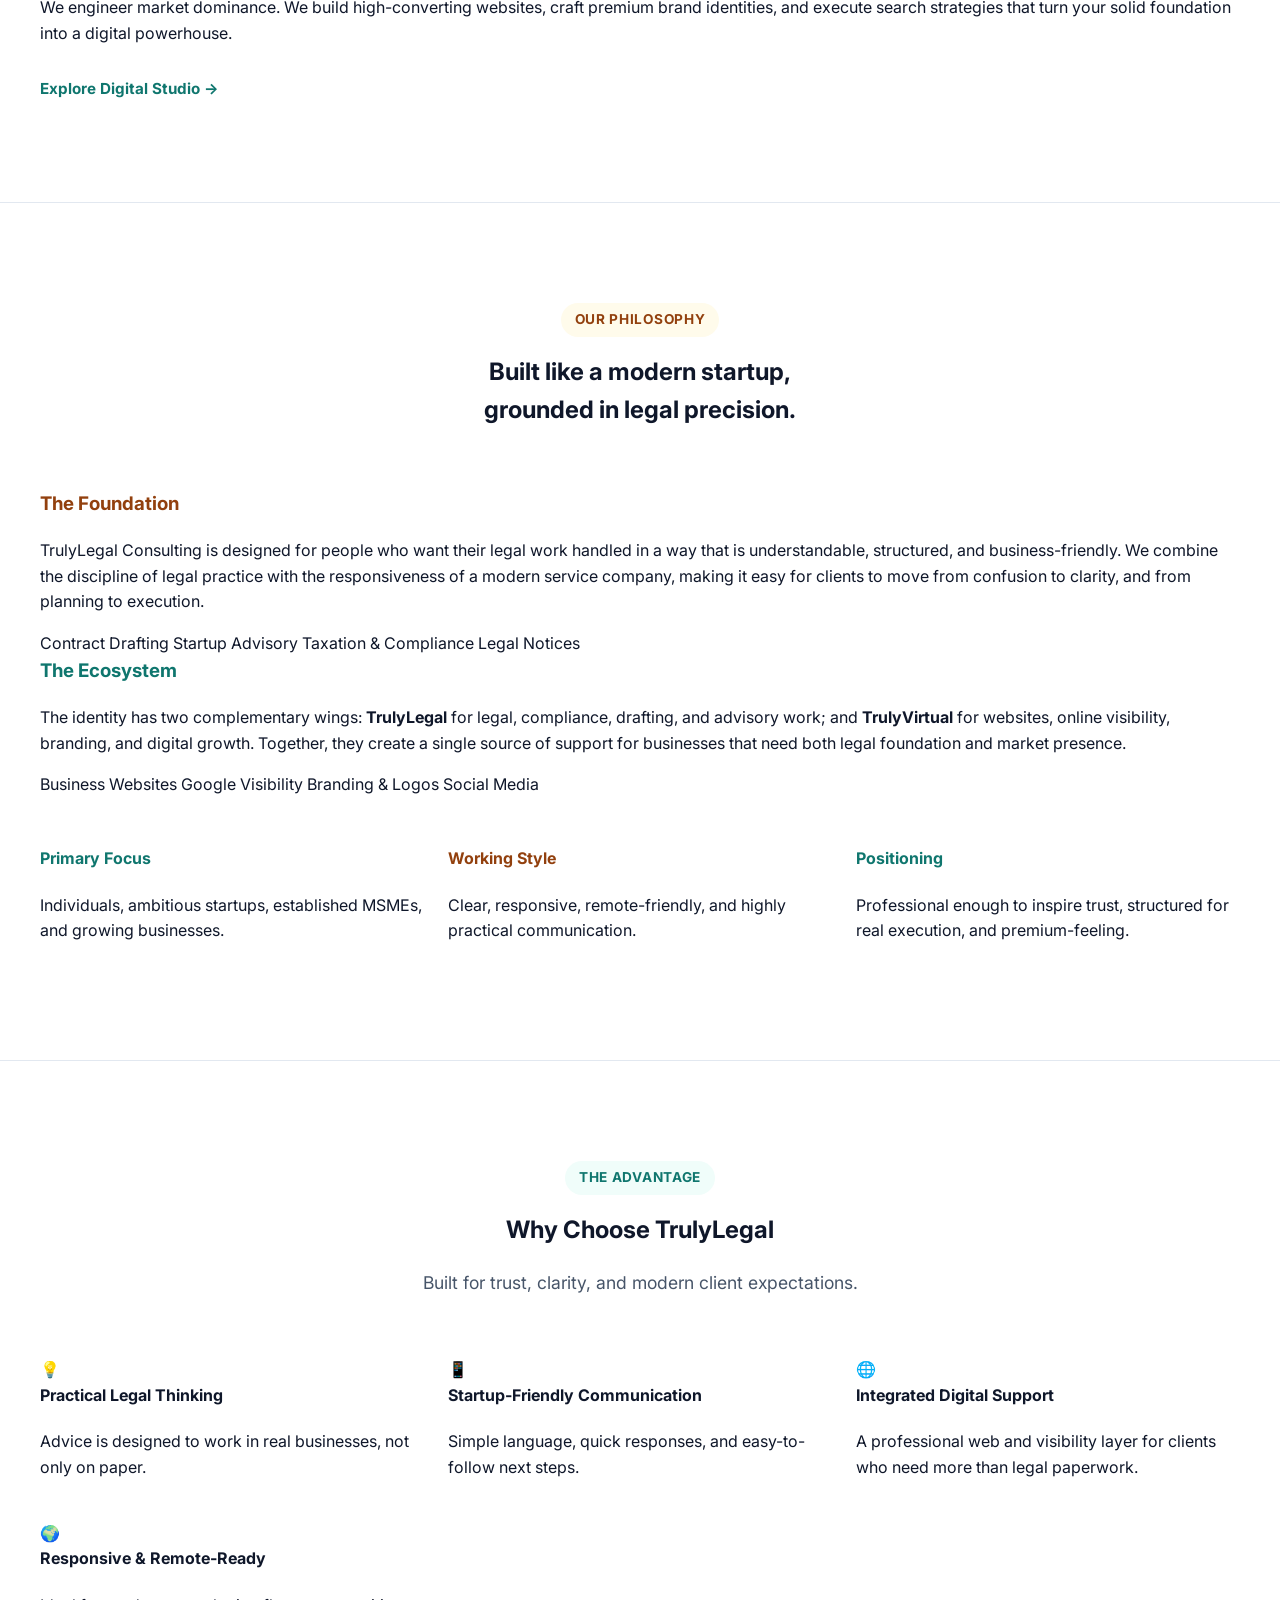
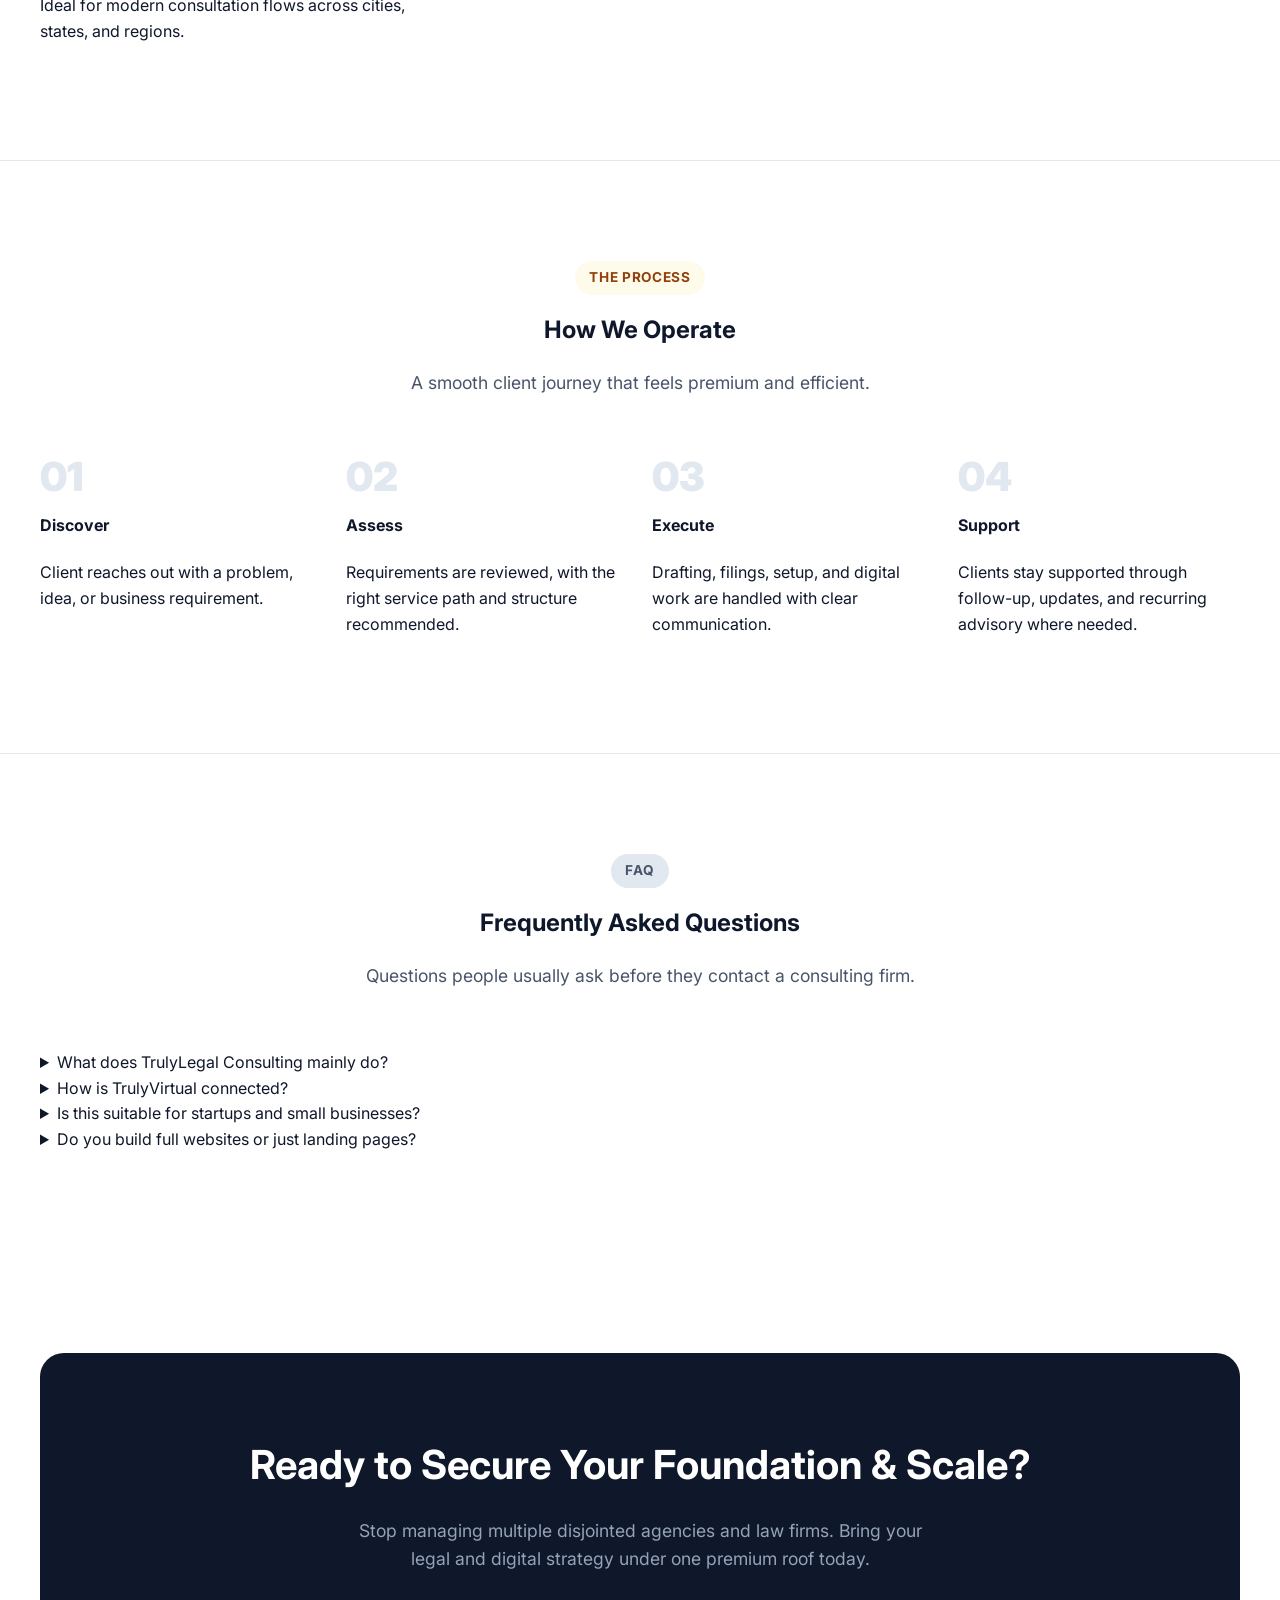
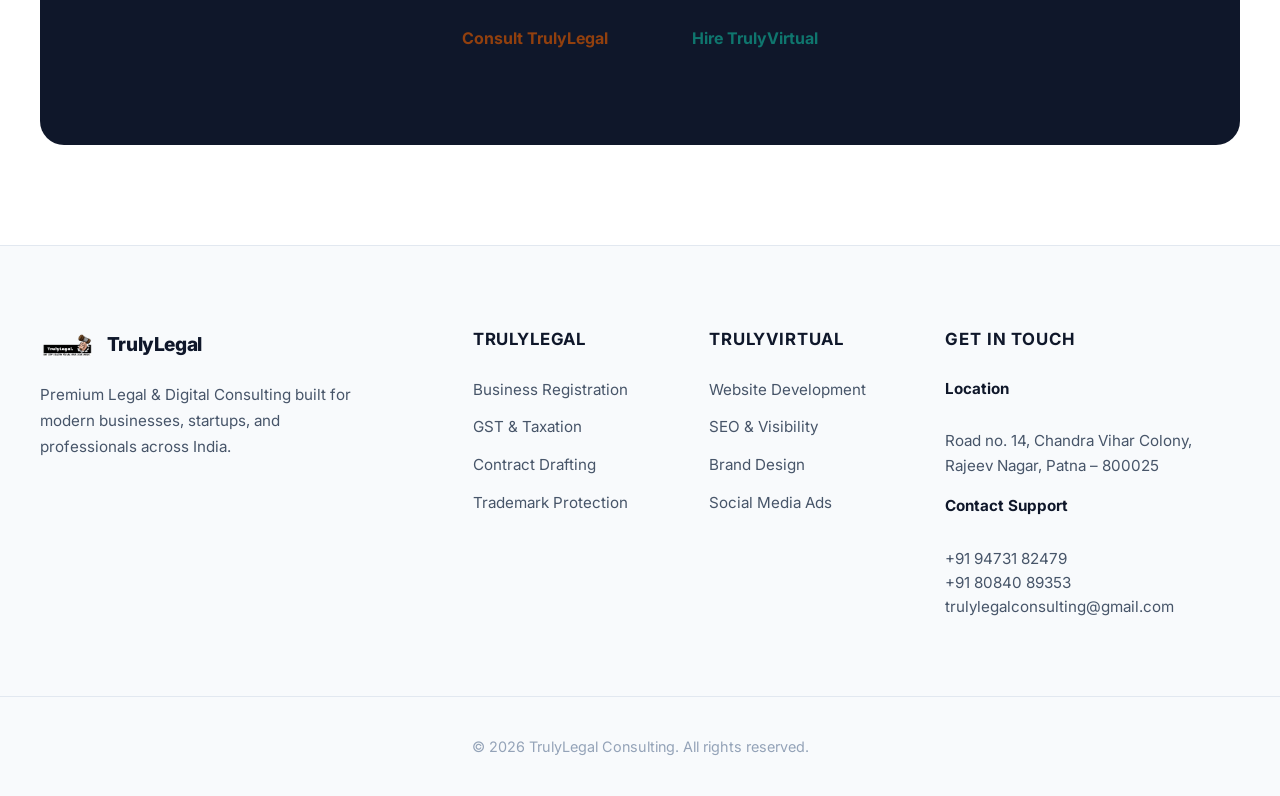
==== commit 70489331: "Update index.html" ====
--- a/index.html
+++ b/index.html
@@ -18,14 +18,16 @@
         <img src="assets/img/logo.png" alt="TrulyLegal Logo" class="header-logo">
         <span class="brand-name">TrulyLegal <span class="light-text">Consulting</span></span>
       </a>
+      
       <button class="nav-toggle" id="navToggle" aria-label="Toggle navigation">
         <span></span><span></span><span></span>
       </button>
+      
       <nav class="site-nav" id="siteNav">
-        <a href="index.html" class="active">Home 🏠</a>
-        <a href="legal.html">TrulyLegal ⚖️</a>
-        <a href="virtual.html">TrulyVirtual 💻</a>
-        <a href="contact.html" class="nav-cta">Get Started 🚀</a>
+        <a href="index.html" class="active">Home</a>
+        <a href="legal.html">TrulyLegal</a>
+        <a href="virtual.html">TrulyVirtual</a>
+        <a href="contact.html" class="nav-cta">Get Started</a>
       </nav>
     </div>
   </header>
@@ -34,14 +36,12 @@
     <section class="hero-section">
       <div class="container hero-grid">
         <div class="hero-content reveal">
-          <div class="kicker">
-            <span class="pulse-emoji">🛡️</span> Secure the Law &nbsp;•&nbsp; <span class="pulse-emoji">📈</span> Scale the Market
-          </div>
+          <div class="kicker">Secure the Foundation &nbsp;•&nbsp; Scale the Market</div>
           <h1 class="hero-title">Expert Strategy. <br><span class="teal-gradient-text">Digital Excellence.</span></h1>
           <p class="hero-subtitle">TrulyLegal Consulting is a modern, client-first legal and business support brand built for individuals, startups, MSMEs, and growing businesses that need clear advice, strong documentation, reliable compliance support, and practical execution.</p>
           <div class="hero-actions">
-            <a href="legal.html" class="btn btn-brown"><span class="btn-icon">⚖️</span> Explore Legal</a>
-            <a href="virtual.html" class="btn btn-teal"><span class="btn-icon">💻</span> Discover Digital</a>
+            <a href="legal.html" class="btn btn-brown">Explore Legal</a>
+            <a href="virtual.html" class="btn btn-teal">Discover Digital</a>
           </div>
         </div>
       </div>
@@ -68,19 +68,49 @@
       </div>
     </div>
 
-    <section class="section border-y glass-section">
-      <div class="container">
-        <div class="section-header text-center reveal">
-          <span class="badge badge-brown">Our Philosophy 💡</span>
+    <section class="section">
+      <div class="container">
+        <div class="section-header text-center reveal">
+          <span class="badge">The Ecosystem</span>
+          <h2>The Dual Advantage</h2>
+          <p class="section-desc">Most agencies build websites but ignore the law. Traditional firms handle law but ignore the market. We engineered a platform that secures both simultaneously.</p>
+        </div>
+
+        <div class="bento-grid">
+          <a href="legal.html" class="bento-card bento-large card-brown reveal">
+            <div class="card-icon-wrapper brown-bg">
+              <span class="floating-emoji">⚖️</span>
+            </div>
+            <h3 class="brown-text">TrulyLegal.</h3>
+            <p class="strong-desc">Corporate Law, Compliance, Taxation & Strategy.</p>
+            <p class="card-text">We ensure your business is bulletproof. From ironclad contracts and entity setup to seamless tax compliance and trademark protection, we eliminate operational risk before you go to market.</p>
+            <span class="card-link brown-link">Explore Practice Areas &rarr;</span>
+          </a>
+
+          <a href="virtual.html" class="bento-card bento-large card-teal reveal" style="transition-delay: 0.1s;">
+            <div class="card-icon-wrapper teal-bg">
+              <span class="floating-emoji">💻</span>
+            </div>
+            <h3 class="teal-text">TrulyVirtual.</h3>
+            <p class="strong-desc">Websites, SEO, Branding & Digital Growth.</p>
+            <p class="card-text">We engineer market dominance. We build high-converting websites, craft premium brand identities, and execute search strategies that turn your solid foundation into a digital powerhouse.</p>
+            <span class="card-link teal-link">Explore Digital Studio &rarr;</span>
+          </a>
+        </div>
+      </div>
+    </section>
+
+    <section class="section glass-section border-y">
+      <div class="container">
+        <div class="section-header text-center reveal">
+          <span class="badge badge-brown">Our Philosophy</span>
           <h2>Built like a modern startup,<br>grounded in legal precision.</h2>
         </div>
         
         <div class="bento-grid">
           <div class="bento-card reveal">
-            <div class="card-icon-wrapper brown-bg"><span class="floating-emoji">🏛️</span></div>
             <h3 class="brown-text">The Foundation</h3>
             <p>TrulyLegal Consulting is designed for people who want their legal work handled in a way that is understandable, structured, and business-friendly. We combine the discipline of legal practice with the responsiveness of a modern service company, making it easy for clients to move from confusion to clarity, and from planning to execution.</p>
-            
             <div class="tag-cloud mt-3">
               <span>Contract Drafting</span>
               <span>Startup Advisory</span>
@@ -90,10 +120,8 @@
           </div>
 
           <div class="bento-card reveal" style="transition-delay: 0.1s;">
-            <div class="card-icon-wrapper teal-bg"><span class="floating-emoji">🌐</span></div>
             <h3 class="teal-text">The Ecosystem</h3>
             <p>The identity has two complementary wings: <strong>TrulyLegal</strong> for legal, compliance, drafting, and advisory work; and <strong>TrulyVirtual</strong> for websites, online visibility, branding, and digital growth. Together, they create a single source of support for businesses that need both legal foundation and market presence.</p>
-            
             <div class="tag-cloud mt-3">
               <span>Business Websites</span>
               <span>Google Visibility</span>
@@ -105,42 +133,42 @@
 
         <div class="audience-grid mt-5 reveal">
           <div class="bento-card card-hover">
-            <h4 class="teal-text">🎯 Primary Focus</h4>
+            <h4 class="teal-text">Primary Focus</h4>
             <p>Individuals, ambitious startups, established MSMEs, and growing businesses.</p>
           </div>
           <div class="bento-card card-hover">
-            <h4 class="brown-text">⚙️ Working Style</h4>
+            <h4 class="brown-text">Working Style</h4>
             <p>Clear, responsive, remote-friendly, and highly practical communication.</p>
           </div>
           <div class="bento-card card-hover">
-            <h4 class="teal-text">💎 Positioning</h4>
+            <h4 class="teal-text">Positioning</h4>
             <p>Professional enough to inspire trust, structured for real execution, and premium-feeling.</p>
           </div>
         </div>
       </div>
     </section>
 
-    <section class="section bg-light">
-      <div class="container">
-        <div class="section-header text-center reveal">
-          <span class="badge badge-teal">The Advantage 🤝</span>
+    <section class="section">
+      <div class="container">
+        <div class="section-header text-center reveal">
+          <span class="badge badge-teal">The Advantage</span>
           <h2>Why Choose TrulyLegal</h2>
           <p class="section-desc">Built for trust, clarity, and modern client expectations.</p>
         </div>
 
         <div class="audience-grid">
           <div class="bento-card card-hover reveal">
-            <div class="card-icon-wrapper brown-bg"><span class="floating-emoji">🧠</span></div>
+            <div class="card-icon-wrapper brown-bg"><span class="floating-emoji">💡</span></div>
             <h4>Practical Legal Thinking</h4>
             <p>Advice is designed to work in real businesses, not only on paper.</p>
           </div>
           <div class="bento-card card-hover reveal" style="transition-delay: 0.1s;">
-            <div class="card-icon-wrapper teal-bg"><span class="floating-emoji">💬</span></div>
+            <div class="card-icon-wrapper teal-bg"><span class="floating-emoji">📱</span></div>
             <h4>Startup-Friendly Communication</h4>
             <p>Simple language, quick responses, and easy-to-follow next steps.</p>
           </div>
           <div class="bento-card card-hover reveal" style="transition-delay: 0.2s;">
-            <div class="card-icon-wrapper teal-bg"><span class="floating-emoji">💻</span></div>
+            <div class="card-icon-wrapper teal-bg"><span class="floating-emoji">🌐</span></div>
             <h4>Integrated Digital Support</h4>
             <p>A professional web and visibility layer for clients who need more than legal paperwork.</p>
           </div>
@@ -153,10 +181,10 @@
       </div>
     </section>
 
-    <section class="section">
-      <div class="container">
-        <div class="section-header text-center reveal">
-          <span class="badge badge-brown">The Process ⚙️</span>
+    <section class="section bg-teal-light border-y">
+      <div class="container">
+        <div class="section-header text-center reveal">
+          <span class="badge badge-brown">The Process</span>
           <h2>How We Operate</h2>
           <p class="section-desc">A smooth client journey that feels premium and efficient.</p>
         </div>
@@ -164,32 +192,32 @@
         <div class="workflow-grid">
           <div class="bento-card workflow-card reveal">
             <div class="step-num text-teal">01</div>
-            <h4>Discover 🔍</h4>
+            <h4>Discover</h4>
             <p>Client reaches out with a problem, idea, or business requirement.</p>
           </div>
           <div class="bento-card workflow-card reveal" style="transition-delay: 0.1s;">
             <div class="step-num text-brown">02</div>
-            <h4>Assess 🗺️</h4>
+            <h4>Assess</h4>
             <p>Requirements are reviewed, with the right service path and structure recommended.</p>
           </div>
           <div class="bento-card workflow-card reveal" style="transition-delay: 0.2s;">
             <div class="step-num text-teal">03</div>
-            <h4>Execute ⚡</h4>
+            <h4>Execute</h4>
             <p>Drafting, filings, setup, and digital work are handled with clear communication.</p>
           </div>
           <div class="bento-card workflow-card reveal" style="transition-delay: 0.3s;">
             <div class="step-num text-brown">04</div>
-            <h4>Support 🛡️</h4>
+            <h4>Support</h4>
             <p>Clients stay supported through follow-up, updates, and recurring advisory where needed.</p>
           </div>
         </div>
       </div>
     </section>
 
-    <section class="section bg-teal-light border-y">
-      <div class="container">
-        <div class="section-header text-center reveal">
-          <span class="badge">FAQ ❓</span>
+    <section class="section">
+      <div class="container">
+        <div class="section-header text-center reveal">
+          <span class="badge">FAQ</span>
           <h2>Frequently Asked Questions</h2>
           <p class="section-desc">Questions people usually ask before they contact a consulting firm.</p>
         </div>
@@ -218,29 +246,29 @@
     <section class="section cta-section">
       <div class="container reveal">
         <div class="cta-box box-gradient">
-          <div class="cta-icon-large floating-emoji">🌟</div>
           <h2>Ready to Secure Your Foundation & Scale?</h2>
           <p>Stop managing multiple disjointed agencies and law firms. Bring your legal and digital strategy under one premium roof today.</p>
           <div class="cta-flex">
-            <a href="contact.html" class="btn btn-white teal-text"><span class="btn-icon">💬</span> Message Us on WhatsApp</a>
+            <a href="contact.html" class="btn btn-white brown-text">Consult TrulyLegal</a>
+            <a href="contact.html" class="btn btn-white teal-text">Hire TrulyVirtual</a>
           </div>
         </div>
       </div>
     </section>
   </main>
 
-  <footer class="site-footer" id="contact">
+  <footer class="site-footer">
     <div class="container footer-grid">
       <div class="footer-col brand-col">
         <div class="footer-brand">
           <img src="assets/img/logo.png" alt="TrulyLegal Logo" class="footer-logo">
           <span class="brand-name">TrulyLegal</span>
         </div>
-        <p>Premium Legal & Digital Consulting built for modern businesses, startups, and professionals across India. 🇮🇳</p>
+        <p>Premium Legal & Digital Consulting built for modern businesses, startups, and professionals across India.</p>
       </div>
       
       <div class="footer-col">
-        <h4>TrulyLegal ⚖️</h4>
+        <h4>TrulyLegal</h4>
         <ul>
           <li><a href="legal.html">Business Registration</a></li>
           <li><a href="legal.html">GST & Taxation</a></li>
@@ -250,7 +278,7 @@
       </div>
 
       <div class="footer-col">
-        <h4>TrulyVirtual 💻</h4>
+        <h4>TrulyVirtual</h4>
         <ul>
           <li><a href="virtual.html">Website Development</a></li>
           <li><a href="virtual.html">SEO & Visibility</a></li>
@@ -260,16 +288,22 @@
       </div>
 
       <div class="footer-col contact-col">
-        <h4>Get in Touch 📞</h4>
+        <h4>Get in Touch</h4>
         <div class="contact-item">
-          <strong>📍 Headquarters</strong><br>
+          <strong>Location</strong><br>
           Road no. 14, Chandra Vihar Colony,<br>Rajeev Nagar, Patna – 800025
         </div>
         <div class="contact-item mt-3">
-          <strong>⚖️ Legal Wing</strong><br>
+          <strong>Contact Support</strong><br>
           <a href="tel:+919473182479">+91 94731 82479</a><br>
+          <a href="tel:+918084089353">+91 80840 89353</a><br>
           <a href="mailto:trulylegalconsulting@gmail.com">trulylegalconsulting@gmail.com</a>
         </div>
+      </div>
+    </div>
+    <div class="footer-bottom">
+      <div class="container">
+        <p>&copy; 2026 TrulyLegal Consulting. All rights reserved.</p>
       </div>
     </div>
   </footer>
